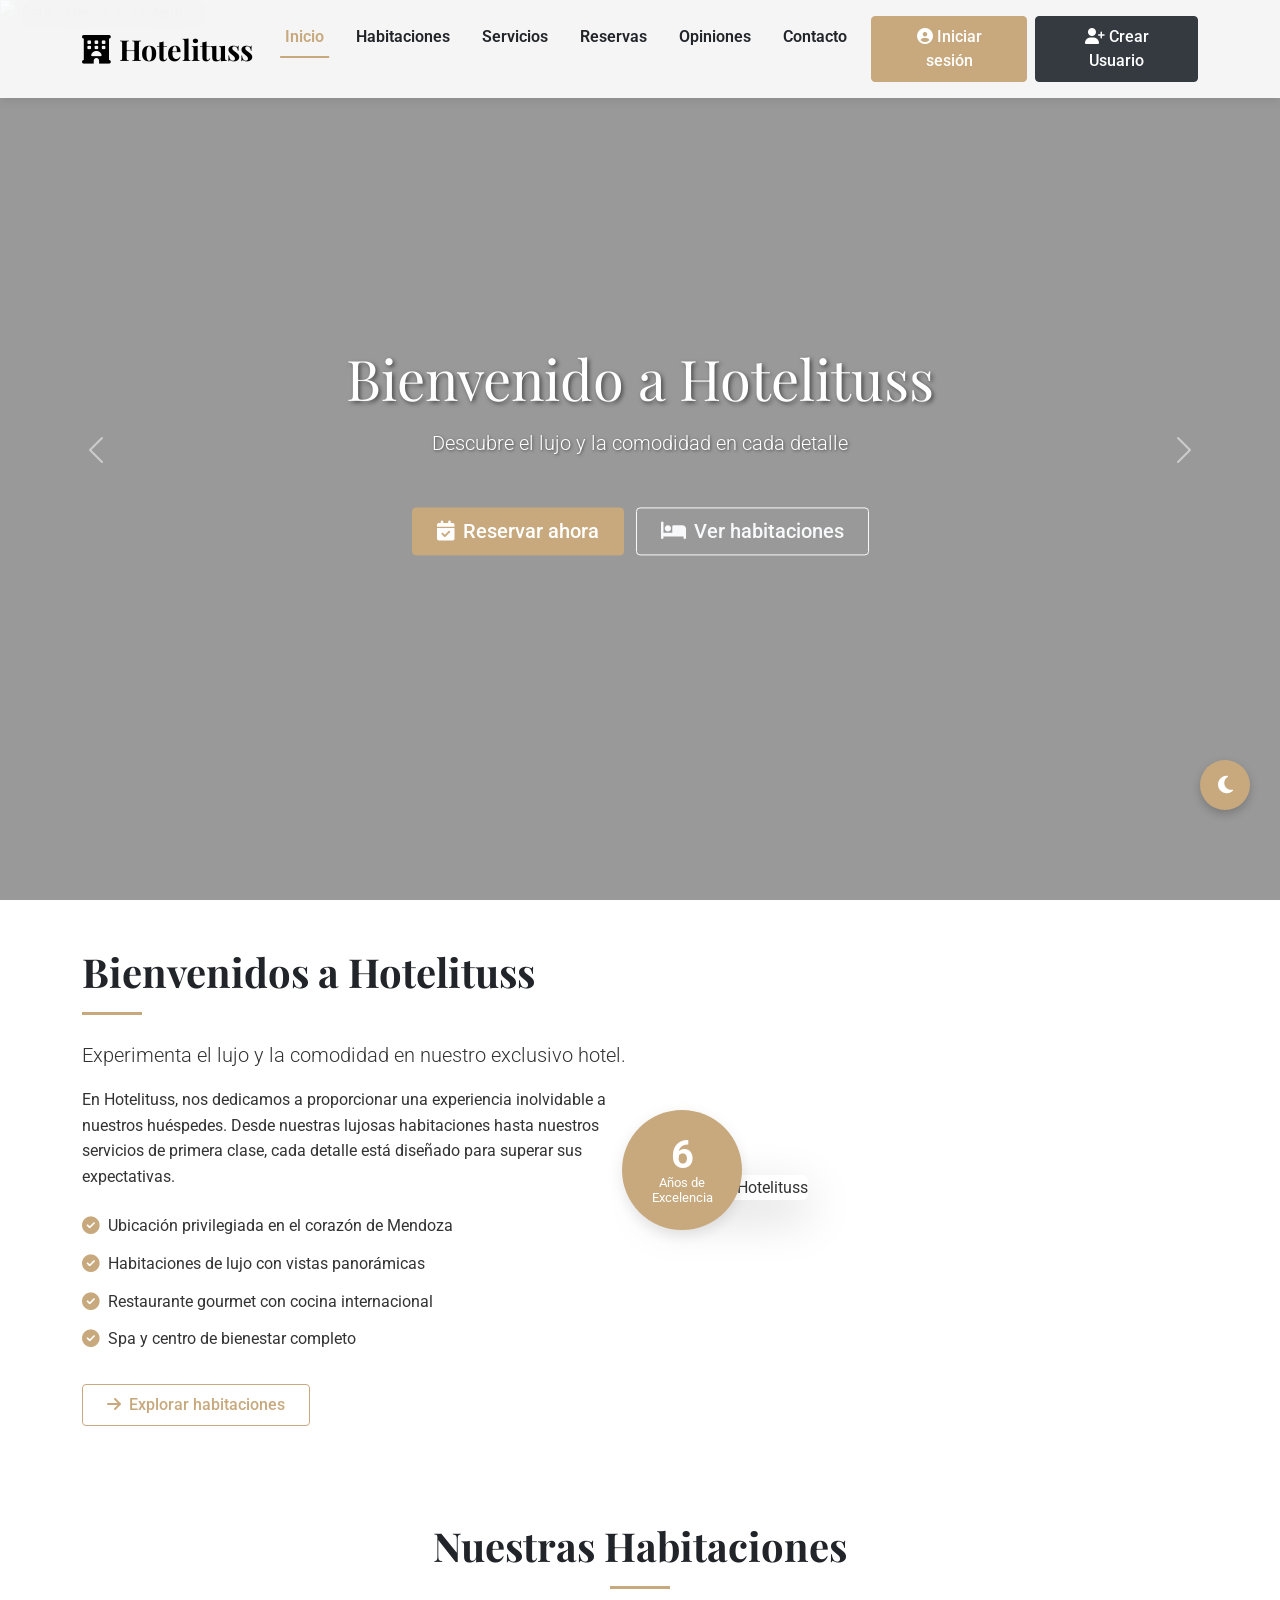
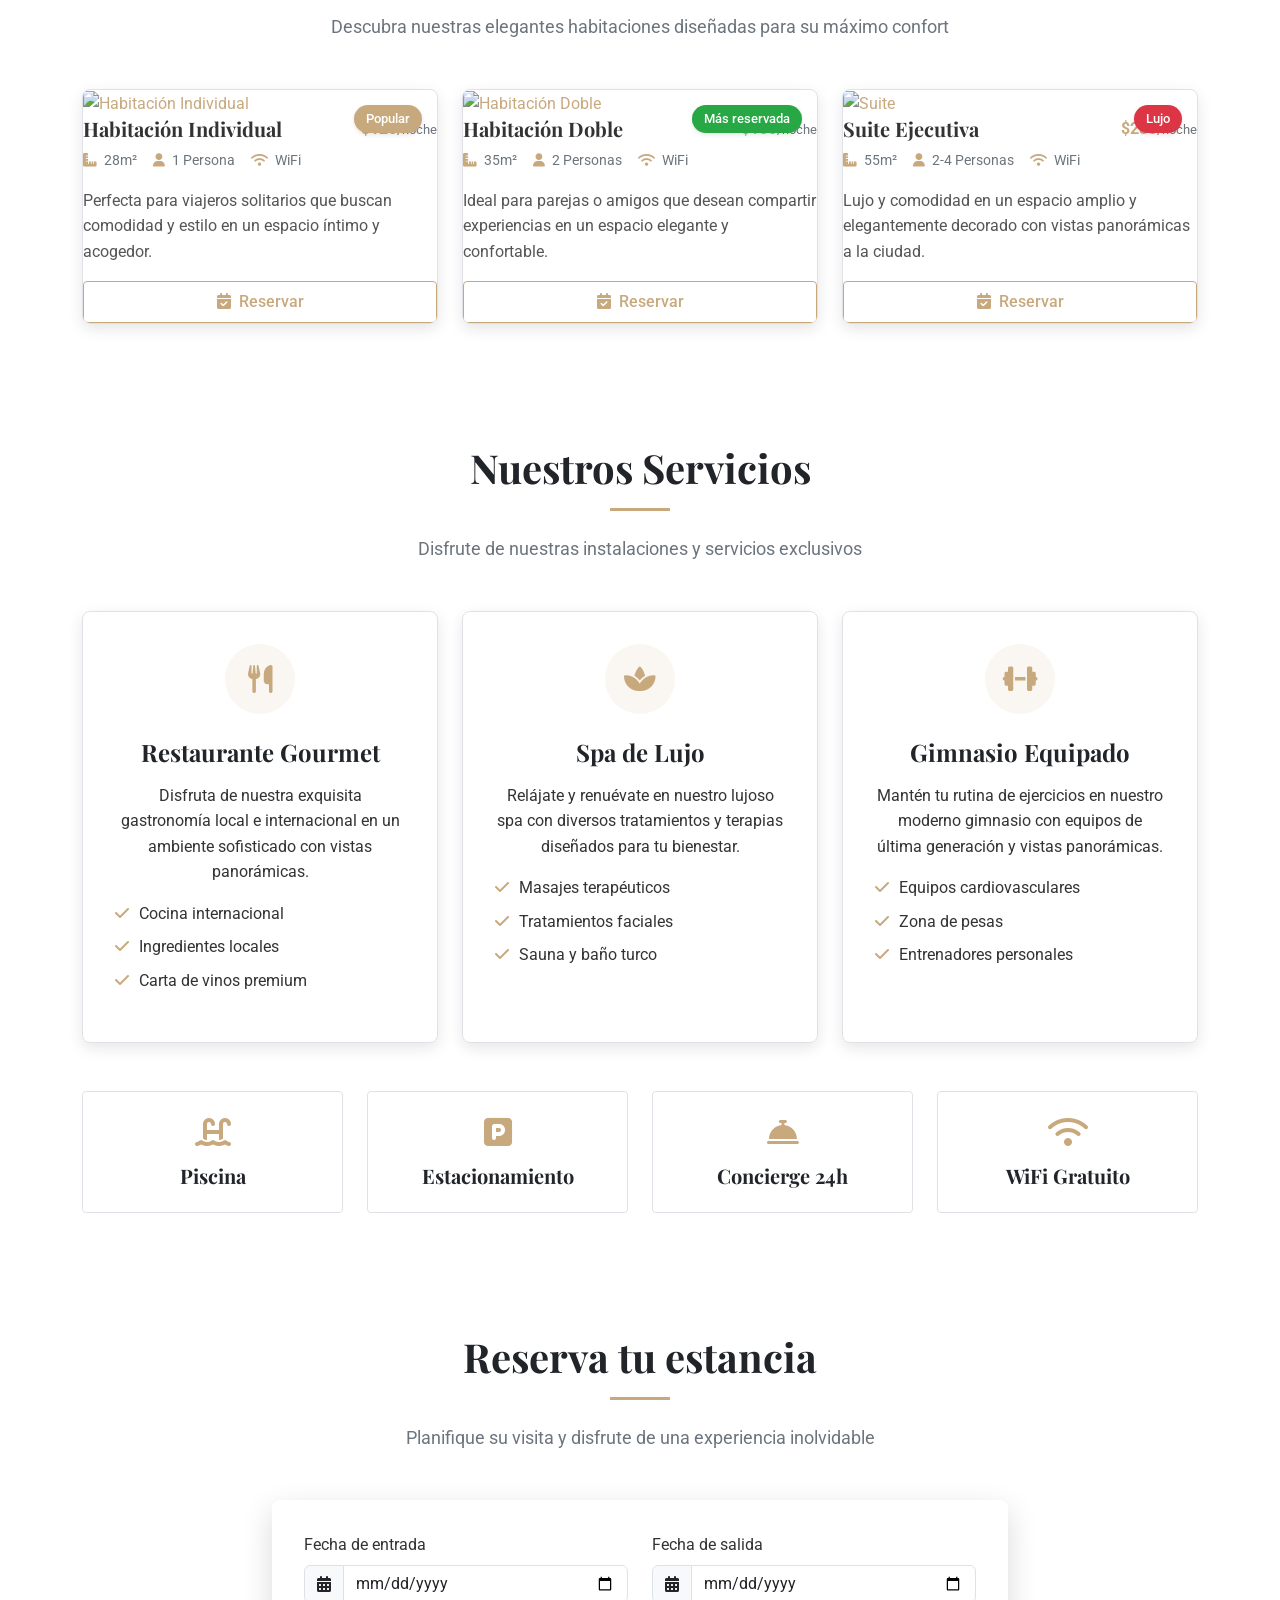
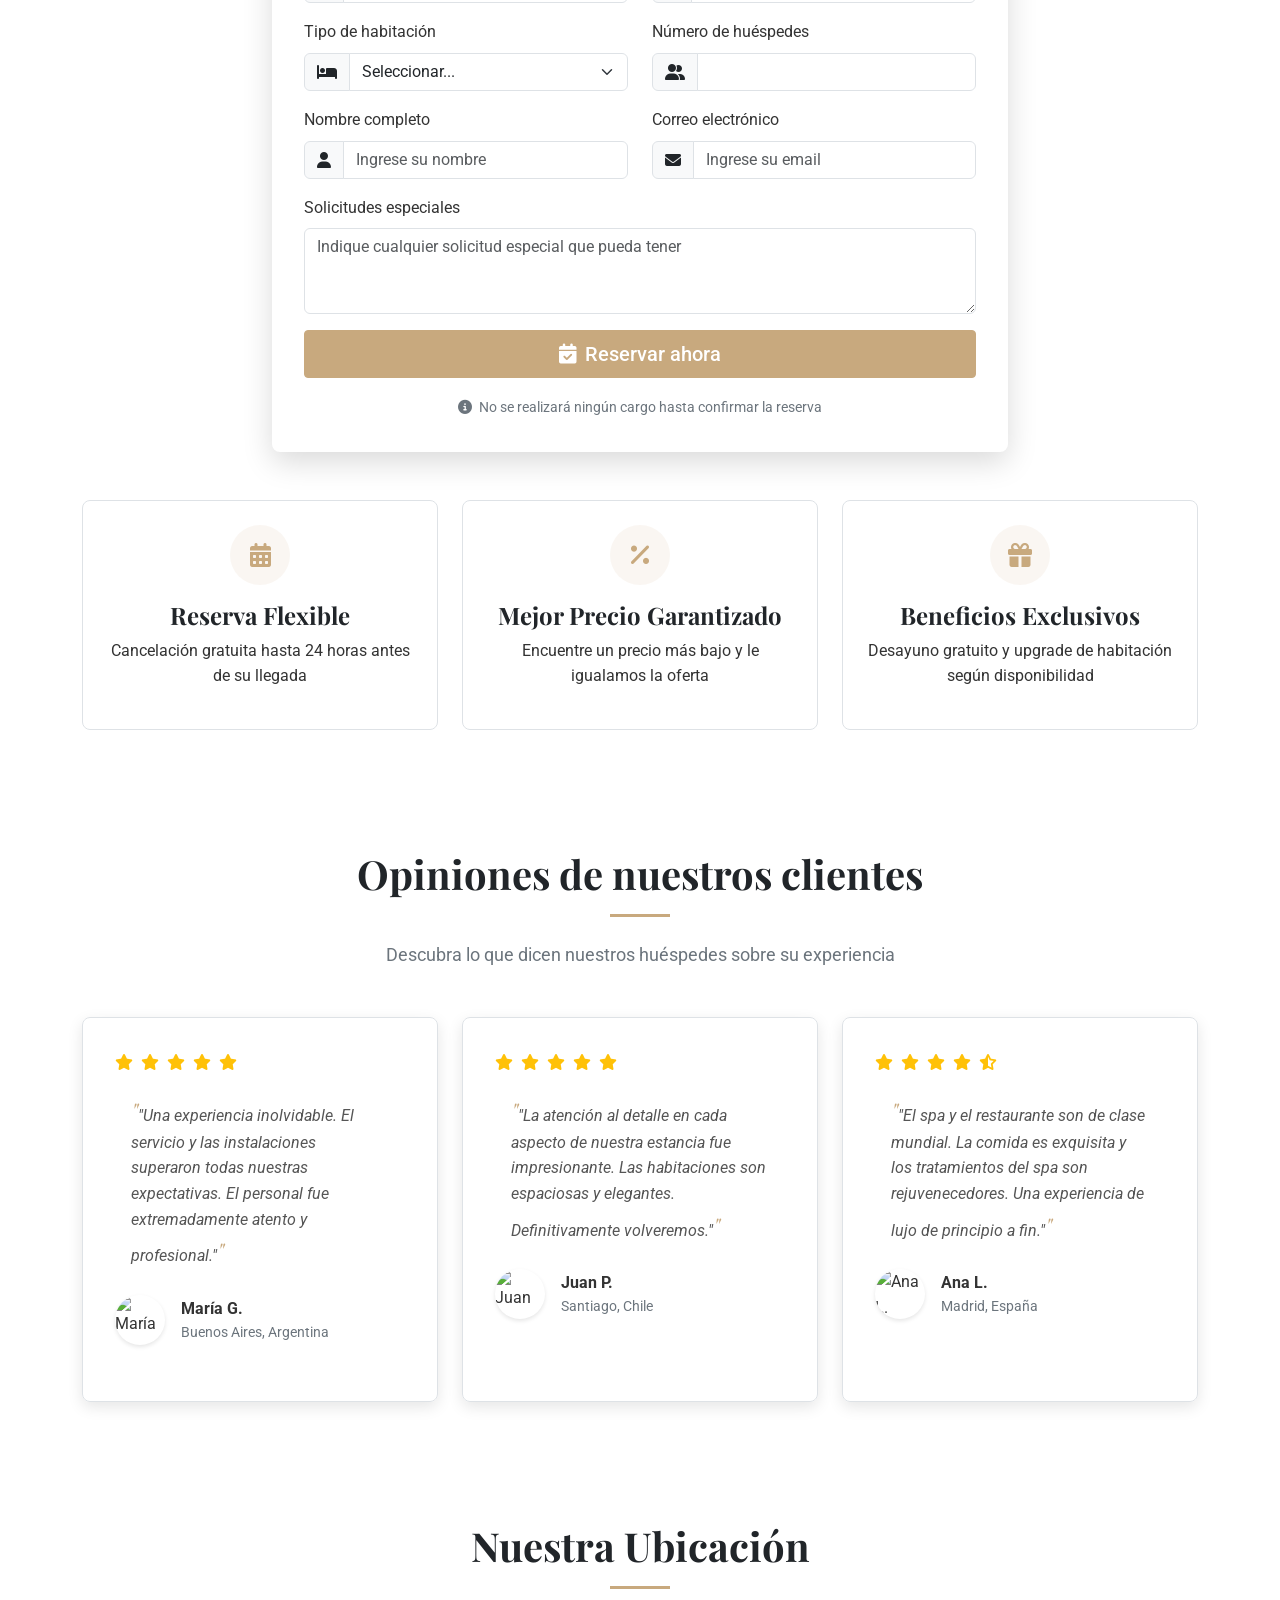
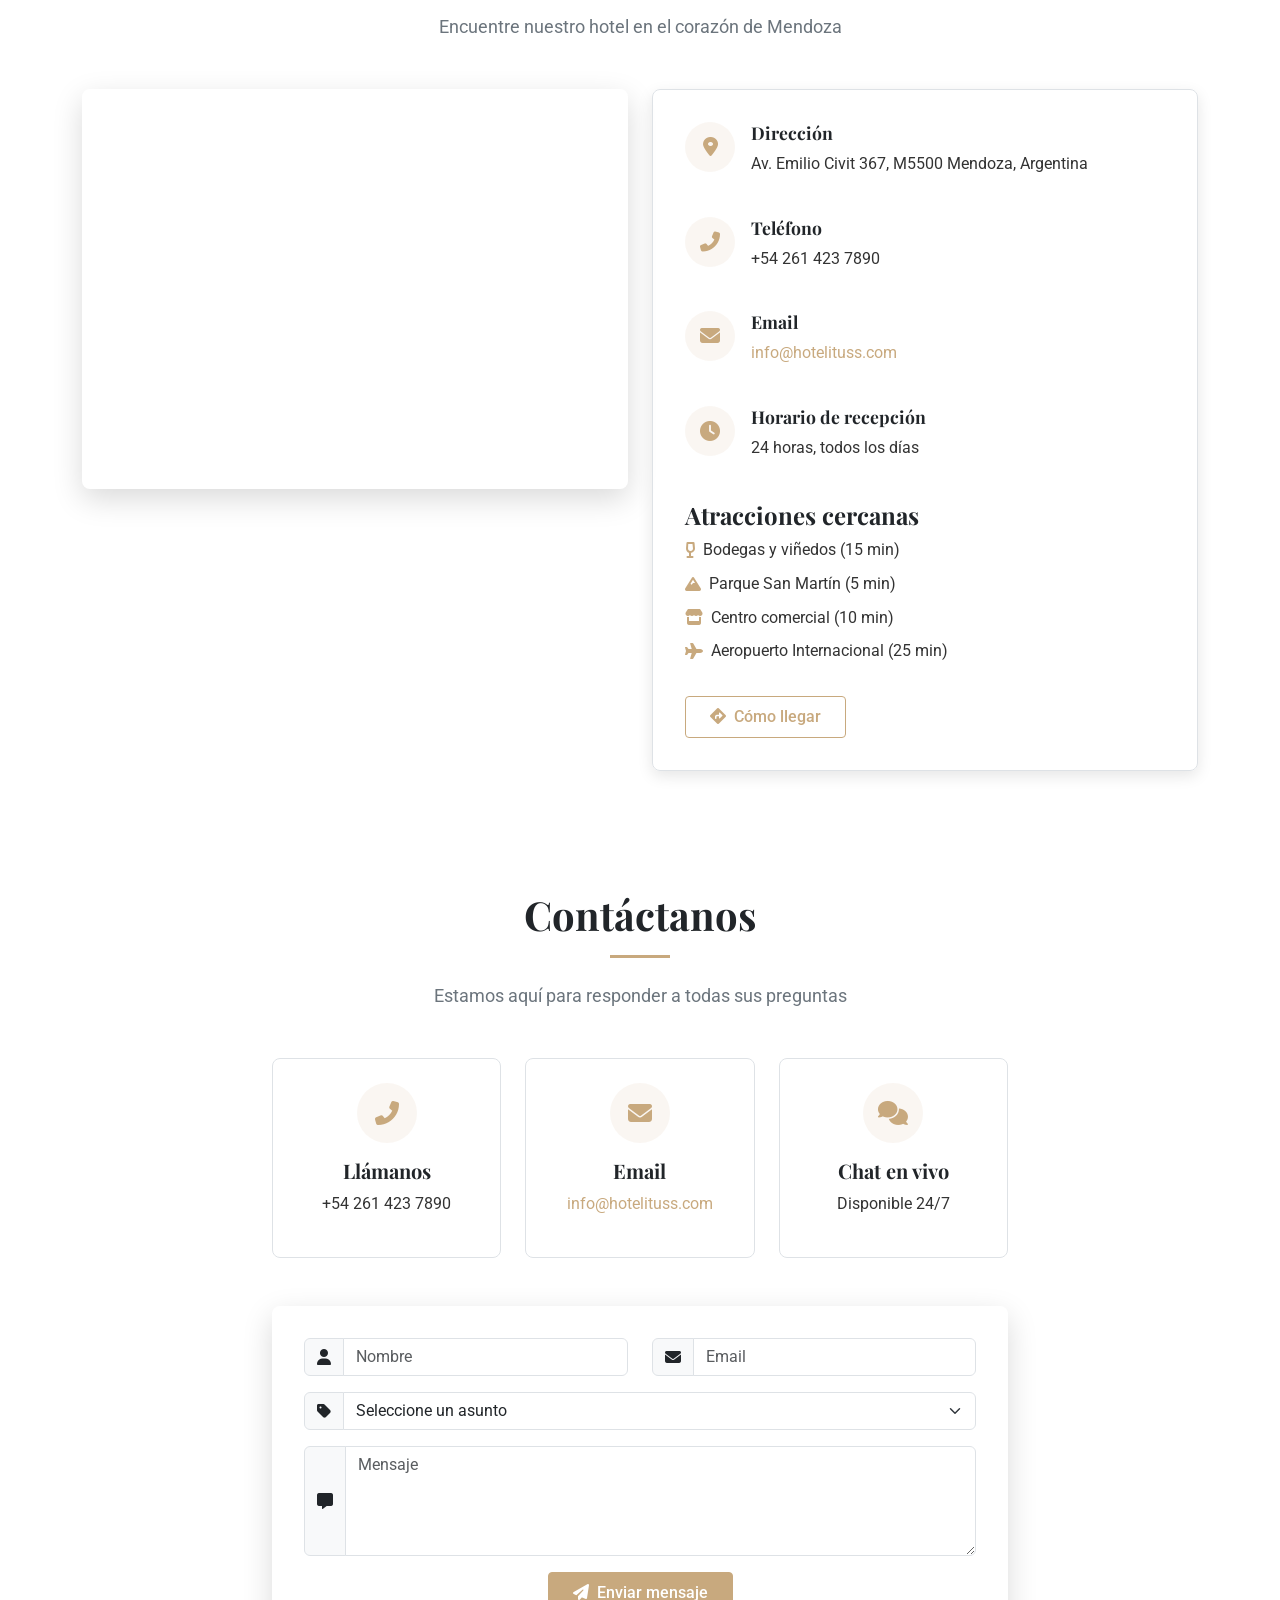
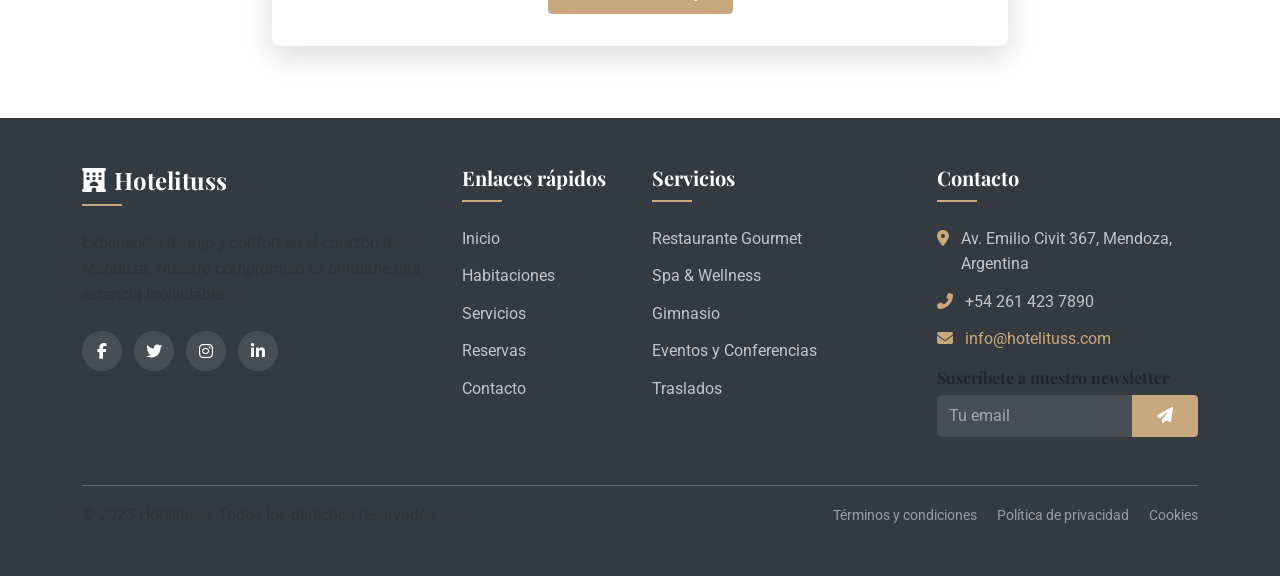
==== index.html @ cbc0f9e1 "Update index.html" ====
<!DOCTYPE html>
<html lang="es">
<head>
    <meta charset="UTF-8">
    <meta name="viewport" content="width=device-width, initial-scale=1.0">
    <meta name="description" content="Hotelituss - Experiencia de lujo y confort en el corazón de Mendoza, Argentina">
    <meta name="keywords" content="hotel, lujo, Mendoza, Argentina, alojamiento, spa, restaurante">
    <title>Hotelituss - Experiencia de Lujo</title>

    <!-- Fuentes -->
    <link rel="preconnect" href="https://fonts.googleapis.com">
    <link rel="preconnect" href="https://fonts.gstatic.com" crossorigin>
    <link href="https://fonts.googleapis.com/css2?family=Playfair+Display:wght@400;500;600;700&family=Roboto:wght@300;400;500&display=swap" rel="stylesheet">

    <!-- Estilos -->
    <link href="https://cdn.jsdelivr.net/npm/bootstrap@5.3.0-alpha1/dist/css/bootstrap.min.css" rel="stylesheet">
    <link href="https://cdn.jsdelivr.net/npm/aos@2.3.4/dist/aos.css" rel="stylesheet">
    <link rel="stylesheet" href="https://unpkg.com/leaflet@1.7.1/dist/leaflet.css" />
    <link rel="stylesheet" href="https://cdnjs.cloudflare.com/ajax/libs/font-awesome/6.4.0/css/all.min.css">
    <link rel="stylesheet" href="style.css">

    <!-- Favicon -->
    <link rel="icon" href="https://th.bing.com/th/id/OIG2.BQbN5r6GvZewXhI4RZDT?w=32&h=32&rs=1&pid=ImgDetMain" type="image/x-icon">
    <!-- MercadoPago -->
    <script src="https://sdk.mercadopago.com/js/v2"></script>
</head>
<body>
    <!-- Barra de navegación -->
    <nav class="navbar navbar-expand-lg navbar-light fixed-top">
        <div class="container">
            <a class="navbar-brand d-flex align-items-center" href="#" aria-label="Hotelituss">
                <span class="brand-text d-flex align-items-center">
                    <i class="fas fa-hotel me-2"></i>Hotelituss
                </span>
            </a>
            <button class="navbar-toggler" type="button" data-bs-toggle="collapse" data-bs-target="#navbarNav" aria-controls="navbarNav" aria-expanded="false" aria-label="Toggle navigation">
                <span class="navbar-toggler-icon"></span>
            </button>
            <div class="collapse navbar-collapse" id="navbarNav">
                <ul class="navbar-nav ms-auto">
                    <li class="nav-item">
                        <a class="nav-link active" href="#inicio">Inicio</a>
                    </li>
                    <li class="nav-item">
                        <a class="nav-link" href="#habitaciones">Habitaciones</a>
                    </li>
                    <li class="nav-item">
                        <a class="nav-link" href="#servicios">Servicios</a>
                    </li>
                    <li class="nav-item">
                        <a class="nav-link" href="#reservas">Reservas</a>
                    </li>
                    <li class="nav-item">
                        <a class="nav-link" href="#opiniones">Opiniones</a>
                    </li>
                    <li class="nav-item">
                        <a class="nav-link" href="#contacto">Contacto</a>
                    </li>
                    <li class="nav-item">
                        <a class="nav-link btn btn-login" href="#" id="loginLink">
                            <i class="fas fa-user-circle me-1"></i>Iniciar sesión
                        </a>
                    </li>
                    <li class="nav-item">
                        <a class="nav-link btn btn-create-user" href="#" id="createUserLink">
                            <i class="fas fa-user-plus me-1"></i>Crear Usuario
                        </a>
                    </li>
                    
                    <!-- Perfil de usuario -->
                    <li class="nav-item dropdown" id="userProfileDropdown" style="display: none;">
                        <a class="nav-link dropdown-toggle" href="#" id="userDropdown" role="button" data-bs-toggle="dropdown" aria-expanded="false">
                            <div class="user-avatar-circle">
                                <span id="userInitials">U</span>
                            </div>
                            <span id="userDisplayName">Usuario</span>
                        </a>
                        <ul class="dropdown-menu dropdown-menu-end" aria-labelledby="userDropdown">
                            <li class="dropdown-header">
                                <div class="user-profile-header d-flex align-items-center">
                                    <div class="user-avatar">
                                        <i class="fas fa-user"></i>
                                    </div>
                                    <div class="user-info">
                                        <h6 id="userFullName" class="mb-1">Nombre Completo</h6>
                                        <p id="userEmail" class="text-muted small mb-0">correo@ejemplo.com</p>
                                    </div>
                                </div>
                            </li>
                            <li><hr class="dropdown-divider"></li>
                            <li><a class="dropdown-item d-flex align-items-center" href="#" id="myReservationsLink">
                                <i class="fas fa-history me-2"></i>Mis reservas
                            </a></li>
                            <!-- Enlace de administración (solo visible para admins) -->
                            <li id="adminPanelLink" style="display: none;">
                                <a class="dropdown-item d-flex align-items-center" href="#admin-panel">
                                    <i class="fas fa-cogs me-2"></i>Panel de Administración
                                </a>
                            </li>
                            <li><hr class="dropdown-divider"></li>
                            <li><a class="dropdown-item d-flex align-items-center" href="#" id="logoutLink">
                                <i class="fas fa-sign-out-alt me-2"></i>Cerrar sesión
                            </a></li>
                        </ul>
                    </li>
                </ul>
            </div>
        </div>
    </nav>

    <!-- Hero Section -->
    <header id="inicio" class="hero">
        <div class="hero-overlay"></div>
        <div id="heroCarousel" class="carousel slide carousel-fade" data-bs-ride="carousel">
            <div class="carousel-inner">
                <div class="carousel-item active">
                    <img src="https://images.unsplash.com/photo-1566073771259-6a8506099945?ixlib=rb-4.0.3&ixid=M3wxMjA3fDB8MHxwaG90by1wYWdlfHx8fGVufDB8fHx8fA%3D%3D&auto=format&fit=crop&w=2070&q=80" class="d-block w-100" alt="Vista exterior de Hotelituss">
                </div>
                <div class="carousel-item">
                    <img src="https://images.unsplash.com/photo-1578683010236-d716f9a3f461?ixlib=rb-4.0.3&ixid=M3wxMjA3fDB8MHxwaG90by1wYWdlfHx8fGVufDB8fHx8fA%3D%3D&auto=format&fit=crop&w=2070&q=80" class="d-block w-100" alt="Habitación de lujo con vista panorámica">
                </div>
                <div class="carousel-item">
                    <img src="https://images.unsplash.com/photo-1571896349842-33c89424de2d?ixlib=rb-4.0.3&ixid=M3wxMjA3fDB8MHxwaG90by1wYWdlfHx8fGVufDB8fHx8fA%3D%3D&auto=format&fit=crop&w=2080&q=80" class="d-block w-100" alt="Piscina infinita con vista al mar">
                </div>
            </div>
            <button class="carousel-control-prev" type="button" data-bs-target="#heroCarousel" data-bs-slide="prev">
                <span class="carousel-control-prev-icon" aria-hidden="true"></span>
                <span class="visually-hidden">Anterior</span>
            </button>
            <button class="carousel-control-next" type="button" data-bs-target="#heroCarousel" data-bs-slide="next">
                <span class="carousel-control-next-icon" aria-hidden="true"></span>
                <span class="visually-hidden">Siguiente</span>
            </button>
        </div>
        <div class="hero-content">
            <h1 class="display-3" data-aos="fade-up">Bienvenido a Hotelituss</h1>
            <p class="lead" data-aos="fade-up" data-aos-delay="100">Descubre el lujo y la comodidad en cada detalle</p>
            <div data-aos="fade-up" data-aos-delay="200">
                <a href="#reservas" class="btn btn-primary btn-lg mt-3">
                    <i class="fas fa-calendar-check me-2"></i>Reservar ahora
                </a>
                <a href="#habitaciones" class="btn btn-outline-light btn-lg mt-3 ms-2">
                    <i class="fas fa-bed me-2"></i>Ver habitaciones
                </a>
            </div>
        </div>
    </header>

    <!-- Bienvenida Section -->
    <section id="bienvenida" class="py-5">
        <div class="container">
            <div class="row align-items-center">
                <div class="col-lg-6" data-aos="fade-right">
                    <h2 class="section-title">Bienvenidos a Hotelituss</h2>
                    <div class="section-divider"></div>
                    <p class="lead">Experimenta el lujo y la comodidad en nuestro exclusivo hotel.</p>
                    <p>En Hotelituss, nos dedicamos a proporcionar una experiencia inolvidable a nuestros huéspedes. Desde nuestras lujosas habitaciones hasta nuestros servicios de primera clase, cada detalle está diseñado para superar sus expectativas.</p>
                    <ul class="feature-list">
                        <li><i class="fas fa-check-circle"></i> Ubicación privilegiada en el corazón de Mendoza</li>
                        <li><i class="fas fa-check-circle"></i> Habitaciones de lujo con vistas panorámicas</li>
                        <li><i class="fas fa-check-circle"></i> Restaurante gourmet con cocina internacional</li>
                        <li><i class="fas fa-check-circle"></i> Spa y centro de bienestar completo</li>
                    </ul>
                    <a href="#habitaciones" class="btn btn-outline-primary mt-3">
                        <i class="fas fa-arrow-right me-2"></i>Explorar habitaciones
                    </a>
                </div>
                <div class="col-lg-6" data-aos="fade-left">
                    <div class="image-container">
                        <img src="https://www.frontsigns.com/wp-content/uploads/2022/02/luxury-hotel-lobby-designs.jpg" alt="Lobby de Hotelituss" class="img-fluid rounded shadow-lg">
                        <div class="experience-badge">
                            <span class="years">10</span>
                            <span class="text">Años de<br>Excelencia</span>
                        </div>
                    </div>
                </div>
            </div>
        </div>
    </section>

    <!-- Habitaciones Section -->
    <section id="habitaciones" class="py-5">
        <div class="container">
            <h2 class="section-title text-center" data-aos="fade-up">Nuestras Habitaciones</h2>
            <div class="section-divider mx-auto"></div>
            <p class="section-subtitle text-center mb-5" data-aos="fade-up">Descubra nuestras elegantes habitaciones diseñadas para su máximo confort</p>

            <div class="row">
                <div class="col-md-4 mb-4" data-aos="fade-up" data-aos-delay="100">
                    <div class="room-card">
                        <div class="room-tag">Popular</div>
                        <a href="#reservas" class="room-link">
                            <img src="https://images.unsplash.com/photo-1611892440504-42a792e24d32?ixlib=rb-4.0.3&ixid=M3wxMjA3fDB8MHxwaG90by1wYWdlfHx8fGVufDB8fHx8fA%3D%3D&auto=format&fit=crop&w=2070&q=80" class="card-img-top" alt="Habitación Individual">
                        </a>
                        <div class="card-body">
                            <div class="d-flex justify-content-between align-items-center mb-2">
                                <h5 class="card-title mb-0">Habitación Individual</h5>
                                <span class="room-price">$120<small>/noche</small></span>
                            </div>
                            <div class="room-features mb-3">
                                <span><i class="fas fa-ruler-combined"></i> 28m²</span>
                                <span><i class="fas fa-user"></i> 1 Persona</span>
                                <span><i class="fas fa-wifi"></i> WiFi</span>
                            </div>
                            <p class="card-text">Perfecta para viajeros solitarios que buscan comodidad y estilo en un espacio íntimo y acogedor.</p>
                            <a href="#reservas" class="btn btn-outline-primary w-100">
                                <i class="fas fa-calendar-check me-2"></i>Reservar
                            </a>
                        </div>
                    </div>
                </div>
                <div class="col-md-4 mb-4" data-aos="fade-up" data-aos-delay="200">
                    <div class="room-card">
                        <div class="room-tag bestseller">Más reservada</div>
                        <a href="#reservas" class="room-link">
                            <img src="https://cdn.prod.website-files.com/5faeb38cb5f86ba2c2288cd3/6256f94b472b77aa5ec05264_executive%20double%20double%201.png" class="card-img-top" alt="Habitación Doble">
                        </a>
                        <div class="card-body">
                            <div class="d-flex justify-content-between align-items-center mb-2">
                                <h5 class="card-title mb-0">Habitación Doble</h5>
                                <span class="room-price">$180<small>/noche</small></span>
                            </div>
                            <div class="room-features mb-3">
                                <span><i class="fas fa-ruler-combined"></i> 35m²</span>
                                <span><i class="fas fa-user"></i> 2 Personas</span>
                                <span><i class="fas fa-wifi"></i> WiFi</span>
                            </div>
                            <p class="card-text">Ideal para parejas o amigos que desean compartir experiencias en un espacio elegante y confortable.</p>
                            <a href="#reservas" class="btn btn-outline-primary w-100">
                                <i class="fas fa-calendar-check me-2"></i>Reservar
                            </a>
                        </div>
                    </div>
                </div>
                <div class="col-md-4 mb-4" data-aos="fade-up" data-aos-delay="300">
                    <div class="room-card">
                        <div class="room-tag luxury">Lujo</div>
                        <a href="#reservas" class="room-link">
                            <img src="https://media.revistaad.es/photos/65c21a5605ba5d3cad2a23ba/16:9/w_2560%2Cc_limit/atr.royalmansion-bedroom2-mr.jpg" class="card-img-top" alt="Suite">
                        </a>
                        <div class="card-body">
                            <div class="d-flex justify-content-between align-items-center mb-2">
                                <h5 class="card-title mb-0">Suite Ejecutiva</h5>
                                <span class="room-price">$280<small>/noche</small></span>
                            </div>
                            <div class="room-features mb-3">
                                <span><i class="fas fa-ruler-combined"></i> 55m²</span>
                                <span><i class="fas fa-user"></i> 2-4 Personas</span>
                                <span><i class="fas fa-wifi"></i> WiFi</span>
                            </div>
                            <p class="card-text">Lujo y comodidad en un espacio amplio y elegantemente decorado con vistas panorámicas a la ciudad.</p>
                            <a href="#reservas" class="btn btn-outline-primary w-100">
                                <i class="fas fa-calendar-check me-2"></i>Reservar
                            </a>
                        </div>
                    </div>
                </div>
            </div>
        </div>
    </section>

    <!-- Servicios Section -->
    <section id="servicios" class="py-5">
        <div class="container">
            <h2 class="section-title text-center" data-aos="fade-up">Nuestros Servicios</h2>
            <div class="section-divider mx-auto"></div>
            <p class="section-subtitle text-center mb-5" data-aos="fade-up">Disfrute de nuestras instalaciones y servicios exclusivos</p>

            <div class="row">
                <div class="col-md-4 mb-4" data-aos="fade-up" data-aos-delay="100">
                    <div class="service-card text-center">
                        <div class="service-icon">
                            <i class="fas fa-utensils"></i>
                        </div>
                        <h4>Restaurante Gourmet</h4>
                        <p>Disfruta de nuestra exquisita gastronomía local e internacional en un ambiente sofisticado con vistas panorámicas.</p>
                        <ul class="service-features">
                            <li>Cocina internacional</li>
                            <li>Ingredientes locales</li>
                            <li>Carta de vinos premium</li>
                        </ul>
                    </div>
                </div>
                <div class="col-md-4 mb-4" data-aos="fade-up" data-aos-delay="200">
                    <div class="service-card text-center">
                        <div class="service-icon">
                            <i class="fas fa-spa"></i>
                        </div>
                        <h4>Spa de Lujo</h4>
                        <p>Relájate y renuévate en nuestro lujoso spa con diversos tratamientos y terapias diseñados para tu bienestar.</p>
                        <ul class="service-features">
                            <li>Masajes terapéuticos</li>
                            <li>Tratamientos faciales</li>
                            <li>Sauna y baño turco</li>
                        </ul>
                    </div>
                </div>
                <div class="col-md-4 mb-4" data-aos="fade-up" data-aos-delay="300">
                    <div class="service-card text-center">
                        <div class="service-icon">
                            <i class="fas fa-dumbbell"></i>
                        </div>
                        <h4>Gimnasio Equipado</h4>
                        <p>Mantén tu rutina de ejercicios en nuestro moderno gimnasio con equipos de última generación y vistas panorámicas.</p>
                        <ul class="service-features">
                            <li>Equipos cardiovasculares</li>
                            <li>Zona de pesas</li>
                            <li>Entrenadores personales</li>
                        </ul>
                    </div>
                </div>
            </div>

            <div class="row mt-4">
                <div class="col-md-3 col-6 mb-4" data-aos="fade-up">
                    <div class="amenity-item text-center">
                        <i class="fas fa-swimming-pool"></i>
                        <h5>Piscina</h5>
                    </div>
                </div>
                <div class="col-md-3 col-6 mb-4" data-aos="fade-up" data-aos-delay="100">
                    <div class="amenity-item text-center">
                        <i class="fas fa-parking"></i>
                        <h5>Estacionamiento</h5>
                    </div>
                </div>
                <div class="col-md-3 col-6 mb-4" data-aos="fade-up" data-aos-delay="200">
                    <div class="amenity-item text-center">
                        <i class="fas fa-concierge-bell"></i>
                        <h5>Concierge 24h</h5>
                    </div>
                </div>
                <div class="col-md-3 col-6 mb-4" data-aos="fade-up" data-aos-delay="300">
                    <div class="amenity-item text-center">
                        <i class="fas fa-wifi"></i>
                        <h5>WiFi Gratuito</h5>
                    </div>
                </div>
            </div>
        </div>
    </section>

    <!-- Reservas Section -->
    <section id="reservas" class="py-5">
        <div class="container">
            <h2 class="section-title text-center" data-aos="fade-up">Reserva tu estancia</h2>
            <div class="section-divider mx-auto"></div>
            <p class="section-subtitle text-center mb-5" data-aos="fade-up">Planifique su visita y disfrute de una experiencia inolvidable</p>

            <div class="row justify-content-center">
                <div class="col-lg-8" data-aos="fade-up" data-aos-delay="100">
                    <form class="reservation-form" id="reservationForm">
                        <div class="row">
                            <div class="col-md-6 mb-3">
                                <label for="checkIn" class="form-label">Fecha de entrada</label>
                                <div class="input-group">
                                    <span class="input-group-text"><i class="fas fa-calendar-alt"></i></span>
                                    <input type="date" class="form-control" id="checkIn" required>
                                </div>
                            </div>
                            <div class="col-md-6 mb-3">
                                <label for="checkOut" class="form-label">Fecha de salida</label>
                                <div class="input-group">
                                    <span class="input-group-text"><i class="fas fa-calendar-alt"></i></span>
                                    <input type="date" class="form-control" id="checkOut" required>
                                </div>
                            </div>
                        </div>
                        <div class="row">
                            <div class="col-md-6 mb-3">
                                <label for="roomType" class="form-label">Tipo de habitación</label>
                                <div class="input-group">
                                    <span class="input-group-text"><i class="fas fa-bed"></i></span>
                                    <select class="form-select" id="roomType" required>
                                        <option value="">Seleccionar...</option>
                                        <option value="individual">Habitación Individual</option>
                                        <option value="doble">Habitación Doble</option>
                                        <option value="suite">Suite Ejecutiva</option>
                                    </select>
                                </div>
                            </div>
                            <div class="col-md-6 mb-3">
                                <label for="guests" class="form-label">Número de huéspedes</label>
                                <div class="input-group">
                                    <span class="input-group-text"><i class="fas fa-user-friends"></i></span>
                                    <input type="number" class="form-control" id="guests" min="1" max="4" required>
                                </div>
                            </div>
                        </div>
                        <div class="row">
                            <div class="col-md-6 mb-3">
                                <label for="name" class="form-label">Nombre completo</label>
                                <div class="input-group">
                                    <span class="input-group-text"><i class="fas fa-user"></i></span>
                                    <input type="text" class="form-control" id="name" placeholder="Ingrese su nombre" required>
                                </div>
                            </div>
                            <div class="col-md-6 mb-3">
                                <label for="email" class="form-label">Correo electrónico</label>
                                <div class="input-group">
                                    <span class="input-group-text"><i class="fas fa-envelope"></i></span>
                                    <input type="email" class="form-control" id="email" placeholder="Ingrese su email" required>
                                </div>
                            </div>
                        </div>
                        <div class="mb-3">
                            <label for="specialRequests" class="form-label">Solicitudes especiales</label>
                            <textarea class="form-control" id="specialRequests" rows="3" placeholder="Indique cualquier solicitud especial que pueda tener"></textarea>
                        </div>
                        <button type="submit" class="btn btn-primary btn-lg w-100" id="reserveButton">
                            <i class="fas fa-calendar-check me-2"></i>Reservar ahora
                        </button>
                        <div id="loginRequiredAlert" class="alert alert-warning mt-3 d-none">
                            <i class="fas fa-exclamation-triangle me-2"></i>Debes iniciar sesión para realizar una reserva.
                            <a href="#" id="loginFromReservation" class="alert-link">Iniciar sesión</a>
                        </div>
                        <div id="reservationMessages" class="mt-3"></div>
                        <div class="reservation-info mt-3">
                            <small><i class="fas fa-info-circle me-1"></i> No se realizará ningún cargo hasta confirmar la reserva</small>
                        </div>
                    </form>
                </div>
            </div>

            <div class="row mt-5">
                <div class="col-md-4 mb-4" data-aos="fade-up">
                    <div class="reservation-feature text-center">
                        <div class="feature-icon">
                            <i class="fas fa-calendar-alt"></i>
                        </div>
                        <h4>Reserva Flexible</h4>
                        <p>Cancelación gratuita hasta 24 horas antes de su llegada</p>
                    </div>
                </div>
                <div class="col-md-4 mb-4" data-aos="fade-up" data-aos-delay="100">
                    <div class="reservation-feature text-center">
                        <div class="feature-icon">
                            <i class="fas fa-percent"></i>
                        </div>
                        <h4>Mejor Precio Garantizado</h4>
                        <p>Encuentre un precio más bajo y le igualamos la oferta</p>
                    </div>
                </div>
                <div class="col-md-4 mb-4" data-aos="fade-up" data-aos-delay="200">
                    <div class="reservation-feature text-center">
                        <div class="feature-icon">
                            <i class="fas fa-gift"></i>
                        </div>
                        <h4>Beneficios Exclusivos</h4>
                        <p>Desayuno gratuito y upgrade de habitación según disponibilidad</p>
                    </div>
                </div>
            </div>
        </div>
    </section>

    <!-- Opiniones Section -->
    <section id="opiniones" class="py-5">
        <div class="container">
            <h2 class="section-title text-center" data-aos="fade-up">Opiniones de nuestros clientes</h2>
            <div class="section-divider mx-auto"></div>
            <p class="section-subtitle text-center mb-5" data-aos="fade-up">Descubra lo que dicen nuestros huéspedes sobre su experiencia</p>

            <div class="row">
                <div class="col-md-4 mb-4" data-aos="fade-up" data-aos-delay="100">
                    <div class="testimonial-card">
                        <div class="testimonial-rating">
                            <i class="fas fa-star"></i>
                            <i class="fas fa-star"></i>
                            <i class="fas fa-star"></i>
                            <i class="fas fa-star"></i>
                            <i class="fas fa-star"></i>
                        </div>
                        <p class="testimonial-text">"Una experiencia inolvidable. El servicio y las instalaciones superaron todas nuestras expectativas. El personal fue extremadamente atento y profesional."</p>
                        <div class="testimonial-user">
                            <img src="https://randomuser.me/api/portraits/women/65.jpg" alt="María G." class="testimonial-avatar">
                            <div>
                                <p class="testimonial-author">María G.</p>
                                <p class="testimonial-location">Buenos Aires, Argentina</p>
                            </div>
                        </div>
                    </div>
                </div>
                <div class="col-md-4 mb-4" data-aos="fade-up" data-aos-delay="200">
                    <div class="testimonial-card">
                        <div class="testimonial-rating">
                            <i class="fas fa-star"></i>
                            <i class="fas fa-star"></i>
                            <i class="fas fa-star"></i>
                            <i class="fas fa-star"></i>
                            <i class="fas fa-star"></i>
                        </div>
                        <p class="testimonial-text">"La atención al detalle en cada aspecto de nuestra estancia fue impresionante. Las habitaciones son espaciosas y elegantes. Definitivamente volveremos."</p>
                        <div class="testimonial-user">
                            <img src="https://randomuser.me/api/portraits/men/32.jpg" alt="Juan P." class="testimonial-avatar">
                            <div>
                                <p class="testimonial-author">Juan P.</p>
                                <p class="testimonial-location">Santiago, Chile</p>
                            </div>
                        </div>
                    </div>
                </div>
                <div class="col-md-4 mb-4" data-aos="fade-up" data-aos-delay="300">
                    <div class="testimonial-card">
                        <div class="testimonial-rating">
                            <i class="fas fa-star"></i>
                            <i class="fas fa-star"></i>
                            <i class="fas fa-star"></i>
                            <i class="fas fa-star"></i>
                            <i class="fas fa-star-half-alt"></i>
                        </div>
                        <p class="testimonial-text">"El spa y el restaurante son de clase mundial. La comida es exquisita y los tratamientos del spa son rejuvenecedores. Una experiencia de lujo de principio a fin."</p>
                        <div class="testimonial-user">
                            <img src="https://randomuser.me/api/portraits/women/44.jpg" alt="Ana L." class="testimonial-avatar">
                            <div>
                                <p class="testimonial-author">Ana L.</p>
                                <p class="testimonial-location">Madrid, España</p>
                            </div>
                        </div>
                    </div>
                </div>
            </div>
        </div>
    </section>

    <!-- Ubicación Section -->
    <section id="ubicacion" class="py-5">
        <div class="container">
            <h2 class="section-title text-center" data-aos="fade-up">Nuestra Ubicación</h2>
            <div class="section-divider mx-auto"></div>
            <p class="section-subtitle text-center mb-5" data-aos="fade-up">Encuentre nuestro hotel en el corazón de Mendoza</p>

            <div class="row">
                <div class="col-lg-6 mb-4" data-aos="fade-right">
                    <div id="map" class="map-container"></div>
                </div>
                <div class="col-lg-6 mb-4" data-aos="fade-left">
                    <div class="location-info">
                        <div class="location-item">
                            <div class="location-icon">
                                <i class="fas fa-map-marker-alt"></i>
                            </div>
                            <div>
                                <h4>Dirección</h4>
                                <p>Av. Emilio Civit 367, M5500 Mendoza, Argentina</p>
                            </div>
                        </div>
                        <div class="location-item">
                            <div class="location-icon">
                                <i class="fas fa-phone-alt"></i>
                            </div>
                            <div>
                                <h4>Teléfono</h4>
                                <p>+54 261 423 7890</p>
                            </div>
                        </div>
                        <div class="location-item">
                            <div class="location-icon">
                                <i class="fas fa-envelope"></i>
                            </div>
                            <div>
                                <h4>Email</h4>
                                <p><a href="mailto:info@hotelituss.com">info@hotelituss.com</a></p>
                            </div>
                        </div>
                        <div class="location-item">
                            <div class="location-icon">
                                <i class="fas fa-clock"></i>
                            </div>
                            <div>
                                <h4>Horario de recepción</h4>
                                <p>24 horas, todos los días</p>
                            </div>
                        </div>
                        <div class="location-attractions mt-4">
                            <h4>Atracciones cercanas</h4>
                            <ul>
                                <li><i class="fas fa-wine-glass-alt me-2"></i>Bodegas y viñedos (15 min)</li>
                                <li><i class="fas fa-mountain me-2"></i>Parque San Martín (5 min)</li>
                                <li><i class="fas fa-store me-2"></i>Centro comercial (10 min)</li>
                                <li><i class="fas fa-plane me-2"></i>Aeropuerto Internacional (25 min)</li>
                            </ul>
                        </div>
                        <a href="https://maps.google.com" target="_blank" class="btn btn-outline-primary mt-3">
                            <i class="fas fa-directions me-2"></i>Cómo llegar
                        </a>
                    </div>
                </div>
            </div>
        </div>
    </section>

    <!-- Contacto Section -->
    <section id="contacto" class="py-5 text-center">
        <div class="container">
            <h2 class="section-title text-center" data-aos="fade-up">Contáctanos</h2>
            <div class="section-divider mx-auto"></div>
            <p class="section-subtitle text-center mb-5" data-aos="fade-up">Estamos aquí para responder a todas sus preguntas</p>

            <div class="row justify-content-center">
                <div class="col-lg-8 mb-4" data-aos="fade-up">
                    <div class="contact-methods mb-5">
                        <div class="row">
                            <div class="col-md-4">
                                <div class="contact-method">
                                    <div class="contact-icon">
                                        <i class="fas fa-phone-alt"></i>
                                    </div>
                                    <h5>Llámanos</h5>
                                    <p>+54 261 423 7890</p>
                                </div>
                            </div>
                            <div class="col-md-4">
                                <div class="contact-method">
                                    <div class="contact-icon">
                                        <i class="fas fa-envelope"></i>
                                    </div>
                                    <h5>Email</h5>
                                    <p><a href="mailto:info@hotelituss.com">info@hotelituss.com</a></p>
                                </div>
                            </div>
                            <div class="col-md-4">
                                <div class="contact-method">
                                    <div class="contact-icon">
                                        <i class="fas fa-comments"></i>
                                    </div>
                                    <h5>Chat en vivo</h5>
                                    <p>Disponible 24/7</p>
                                </div>
                            </div>
                        </div>
                    </div>

                    <form class="contact-form">
                        <div class="row">
                            <div class="col-md-6 mb-3">
                                <div class="input-group">
                                    <span class="input-group-text"><i class="fas fa-user"></i></span>
                                    <input type="text" class="form-control" placeholder="Nombre" required>
                                </div>
                            </div>
                            <div class="col-md-6 mb-3">
                                <div class="input-group">
                                    <span class="input-group-text"><i class="fas fa-envelope"></i></span>
                                    <input type="email" class="form-control" placeholder="Email" required>
                                </div>
                            </div>
                        </div>
                        <div class="mb-3">
                            <div class="input-group">
                                <span class="input-group-text"><i class="fas fa-tag"></i></span>
                                <select class="form-select" required>
                                    <option value="" selected disabled>Seleccione un asunto</option>
                                    <option value="reserva">Consulta de reserva</option>
                                    <option value="servicios">Información de servicios</option>
                                    <option value="comentario">Comentarios y sugerencias</option>
                                    <option value="otro">Otro</option>
                                </select>
                            </div>
                        </div>
                        <div class="mb-3">
                            <div class="input-group">
                                <span class="input-group-text"><i class="fas fa-comment-alt"></i></span>
                                <textarea class="form-control" rows="4" placeholder="Mensaje" required></textarea>
                            </div>
                        </div>
                        <button type="submit" class="btn btn-primary">
                            <i class="fas fa-paper-plane me-2"></i>Enviar mensaje
                        </button>
                    </form>
                </div>
            </div>
        </div>
    </section>

    <!-- Panel de Administración -->
    <section id="admin-panel" class="py-5" style="display: none;">
        <div class="container">
            <div class="row">
                <div class="col-12">
                    <div class="d-flex justify-content-between align-items-center mb-4">
                        <h2 class="section-title">Panel de Administración</h2>
                        <div class="admin-user-info">
                            <span class="badge bg-primary fs-6">
                                <i class="fas fa-user-shield me-2"></i>
                                <span id="adminUserName">Administrador</span>
                            </span>
                        </div>
                    </div>
                    
                    <!-- Estadísticas Dashboard -->
                    <div class="row mb-4">
                        <div class="col-md-3 mb-3">
                            <div class="card bg-primary text-white">
                                <div class="card-body">
                                    <div class="d-flex justify-content-between">
                                        <div>
                                            <h4 id="totalUsuarios">0</h4>
                                            <p class="mb-0">Total Usuarios</p>
                                        </div>
                                        <div class="align-self-center">
                                            <i class="fas fa-users fa-2x"></i>
                                        </div>
                                    </div>
                                </div>
                            </div>
                        </div>
                        <div class="col-md-3 mb-3">
                            <div class="card bg-success text-white">
                                <div class="card-body">
                                    <div class="d-flex justify-content-between">
                                        <div>
                                            <h4 id="totalReservas">0</h4>
                                            <p class="mb-0">Total Reservas</p>
                                        </div>
                                        <div class="align-self-center">
                                            <i class="fas fa-calendar-check fa-2x"></i>
                                        </div>
                                    </div>
                                </div>
                            </div>
                        </div>
                        <div class="col-md-3 mb-3">
                            <div class="card bg-warning text-white">
                                <div class="card-body">
                                    <div class="d-flex justify-content-between">
                                        <div>
                                            <h4 id="reservasActivas">0</h4>
                                            <p class="mb-0">Reservas Activas</p>
                                        </div>
                                        <div class="align-self-center">
                                            <i class="fas fa-bed fa-2x"></i>
                                        </div>
                                    </div>
                                </div>
                            </div>
                        </div>
                        <div class="col-md-3 mb-3">
                            <div class="card bg-info text-white">
                                <div class="card-body">
                                    <div class="d-flex justify-content-between">
                                        <div>
                                            <h4 id="ingresosMes">$0</h4>
                                            <p class="mb-0">Ingresos del Mes</p>
                                        </div>
                                        <div class="align-self-center">
                                            <i class="fas fa-dollar-sign fa-2x"></i>
                                        </div>
                                    </div>
                                </div>
                            </div>
                        </div>
                    </div>

                    <!-- Navegación de pestañas -->
                    <ul class="nav nav-tabs mb-4" id="adminTabs" role="tablist">
                        <li class="nav-item" role="presentation">
                            <button class="nav-link active" id="reservas-tab" data-bs-toggle="tab" data-bs-target="#reservas-panel" type="button" role="tab">
                                <i class="fas fa-calendar-alt me-2"></i>Gestión de Reservas
                            </button>
                        </li>
                        <li class="nav-item" role="presentation">
                            <button class="nav-link" id="usuarios-tab" data-bs-toggle="tab" data-bs-target="#usuarios-panel" type="button" role="tab">
                                <i class="fas fa-users me-2"></i>Gestión de Huéspedes
                            </button>
                        </li>
                    </ul>

                    <!-- Contenido de las pestañas -->
                    <div class="tab-content" id="adminTabsContent">
                        <!-- Panel de Reservas -->
                        <div class="tab-pane fade show active" id="reservas-panel" role="tabpanel">
                            <div class="card">
                                <div class="card-header d-flex justify-content-between align-items-center">
                                    <h5 class="mb-0">
                                        <i class="fas fa-calendar-alt me-2"></i>Todas las Reservas
                                    </h5>
                                    <button class="btn btn-primary btn-sm" onclick="cargarReservasAdmin()">
                                        <i class="fas fa-sync-alt me-1"></i>Actualizar
                                    </button>
                                </div>
                                <div class="card-body">
                                    <div id="reservasAdminLoading" class="text-center py-4">
                                        <div class="spinner-border text-primary" role="status">
                                            <span class="visually-hidden">Cargando...</span>
                                        </div>
                                        <p class="mt-2">Cargando reservas...</p>
                                    </div>
                                    <div id="reservasAdminContent" style="display: none;">
                                        <div class="table-responsive">
                                            <table class="table table-hover">
                                                <thead class="table-dark">
                                                    <tr>
                                                        <th>ID</th>
                                                        <th>Huésped</th>
                                                        <th>Contacto</th>
                                                        <th>Habitación</th>
                                                        <th>Fecha Entrada</th>
                                                        <th>Fecha Salida</th>
                                                        <th>Estado</th>
                                                        <th>Total</th>
                                                        <th>Acciones</th>
                                                    </tr>
                                                </thead>
                                                <tbody id="reservasAdminTableBody">
                                                    <!-- Las reservas se cargarán aquí -->
                                                </tbody>
                                            </table>
                                        </div>
                                    </div>
                                </div>
                            </div>
                        </div>

                        <!-- Panel de Usuarios -->
                        <div class="tab-pane fade" id="usuarios-panel" role="tabpanel">
                            <div class="card">
                                <div class="card-header d-flex justify-content-between align-items-center">
                                    <h5 class="mb-0">
                                        <i class="fas fa-users me-2"></i>Todos los Huéspedes
                                    </h5>
                                    <button class="btn btn-primary btn-sm" onclick="cargarUsuariosAdmin()">
                                        <i class="fas fa-sync-alt me-1"></i>Actualizar
                                    </button>
                                </div>
                                <div class="card-body">
                                    <div id="usuariosAdminLoading" class="text-center py-4">
                                        <div class="spinner-border text-primary" role="status">
                                            <span class="visually-hidden">Cargando...</span>
                                        </div>
                                        <p class="mt-2">Cargando huéspedes...</p>
                                    </div>
                                    <div id="usuariosAdminContent" style="display: none;">
                                        <div class="table-responsive">
                                            <table class="table table-hover">
                                                <thead class="table-dark">
                                                    <tr>
                                                        <th>ID</th>
                                                        <th>Nombre</th>
                                                        <th>Correo</th>
                                                        <th>Teléfono</th>
                                                        <th>Total Reservas</th>
                                                        <th>Última Reserva</th>
                                                        <th>Estado</th>
                                                    </tr>
                                                </thead>
                                                <tbody id="usuariosAdminTableBody">
                                                    <!-- Los usuarios se cargarán aquí -->
                                                </tbody>
                                            </table>
                                        </div>
                                    </div>
                                </div>
                            </div>
                        </div>
                    </div>
                </div>
            </div>
        </div>
    </section>

    <!-- Footer -->
    <footer class="py-5">
        <div class="container">
            <div class="row">
                <div class="col-lg-4 mb-4">
                    <div class="footer-brand mb-4">
                        <h5 class="d-flex align-items-center">
                            <i class="fas fa-hotel me-2"></i>Hotelituss
                        </h5>
                    </div>
                    <p>Experiencia de lujo y confort en el corazón de Mendoza. Nuestro compromiso es brindarle una estancia inolvidable.</p>
                    <div class="social-icons">
                        <a href="#" aria-label="Facebook"><i class="fab fa-facebook-f"></i></a>
                        <a href="#" aria-label="Twitter"><i class="fab fa-twitter"></i></a>
                        <a href="#" aria-label="Instagram"><i class="fab fa-instagram"></i></a>
                        <a href="#" aria-label="LinkedIn"><i class="fab fa-linkedin-in"></i></a>
                    </div>
                </div>
                <div class="col-lg-2 col-md-4 mb-4">
                    <h5>Enlaces rápidos</h5>
                    <ul class="footer-links">
                        <li><a href="#inicio">Inicio</a></li>
                        <li><a href="#habitaciones">Habitaciones</a></li>
                        <li><a href="#servicios">Servicios</a></li>
                        <li><a href="#reservas">Reservas</a></li>
                        <li><a href="#contacto">Contacto</a></li>
                    </ul>
                </div>
                <div class="col-lg-3 col-md-4 mb-4">
                    <h5>Servicios</h5>
                    <ul class="footer-links">
                        <li><a href="#servicios">Restaurante Gourmet</a></li>
                        <li><a href="#servicios">Spa & Wellness</a></li>
                        <li><a href="#servicios">Gimnasio</a></li>
                        <li><a href="#servicios">Eventos y Conferencias</a></li>
                        <li><a href="#servicios">Traslados</a></li>
                    </ul>
                </div>
                <div class="col-lg-3 col-md-4 mb-4">
                    <h5>Contacto</h5>
                    <ul class="footer-contact">
                        <li><i class="fas fa-map-marker-alt"></i> Av. Emilio Civit 367, Mendoza, Argentina</li>
                        <li><i class="fas fa-phone-alt"></i> +54 261 423 7890</li>
                        <li><i class="fas fa-envelope"></i> <a href="mailto:info@hotelituss.com">info@hotelituss.com</a></li>
                    </ul>
                    <div class="footer-newsletter mt-3">
                        <h6>Suscríbete a nuestro newsletter</h6>
                        <div class="input-group">
                            <input type="email" class="form-control" placeholder="Tu email">
                            <button class="btn btn-primary" type="button"><i class="fas fa-paper-plane"></i></button>
                        </div>
                    </div>
                </div>
            </div>
            <hr class="mt-4 mb-3">
            <div class="row align-items-center">
                <div class="col-md-6 text-center text-md-start">
                    <p class="mb-0">&copy; 2023 Hotelituss. Todos los derechos reservados.</p>
                </div>
                <div class="col-md-6 text-center text-md-end mt-3 mt-md-0">
                    <ul class="footer-bottom-links">
                        <li><a href="#">Términos y condiciones</a></li>
                        <li><a href="#">Política de privacidad</a></li>
                        <li><a href="#">Cookies</a></li>
                    </ul>
                </div>
            </div>
        </div>
    </footer>

    <!-- Botón de modo oscuro -->
    <button id="darkModeToggle" class="btn position-fixed" aria-label="Cambiar modo oscuro/claro">
        <i class="fas fa-moon"></i>
    </button>

    <!-- Botón de volver arriba -->
    <button id="backToTop" class="btn position-fixed" aria-label="Volver arriba">
        <i class="fas fa-arrow-up"></i>
    </button>

    <!-- Modal de Crear Usuario -->
    <div class="modal fade" id="createUserModal" tabindex="-1" aria-labelledby="createUserModalLabel" aria-hidden="true">
        <div class="modal-dialog modal-dialog-centered">
            <div class="modal-content">
                <div class="modal-header">
                    <h5 class="modal-title" id="createUserModalLabel">Crear Usuario</h5>
                    <button type="button" class="btn-close" data-bs-dismiss="modal" aria-label="Close"></button>
                </div>
                <div class="modal-body">
                    <form id="createUserForm">
                        <div class="mb-3">
                            <label for="userName" class="form-label">Nombre</label>
                            <div class="input-group">
                                <span class="input-group-text"><i class="fas fa-user"></i></span>
                                <input type="text" name="nombre" class="form-control" id="userName" 
                                       placeholder="Ingrese su nombre" 
                                       pattern="[A-Za-zÁáÉéÍíÓóÚúÑñ\s]+" 
                                       title="Por favor ingrese solo letras" 
                                       required>
                            </div>
                        </div>
                        <div class="mb-3">
                            <label for="userEmail" class="form-label">Email</label>
                            <div class="input-group">
                                <span class="input-group-text"><i class="fas fa-envelope"></i></span>
                                <input type="email" name="correo" class="form-control" id="userEmail" placeholder="Ingrese su email" required>
                            </div>
                        </div>
                        <div class="mb-3">
                            <label for="userTelefono" class="form-label">Teléfono</label>
                            <div class="input-group">
                                <span class="input-group-text"><i class="fas fa-phone"></i></span>
                                <input type="tel" name="telefono" class="form-control" id="userTelefono" 
                                       placeholder="Ingrese su teléfono" 
                                       pattern="[0-9]+" 
                                       title="Por favor ingrese solo números" 
                                       required>
                            </div>
                        </div>
                        <div class="mb-3">
                            <label for="userPassword" class="form-label">Contraseña</label>
                            <div class="input-group">
                                <span class="input-group-text"><i class="fas fa-lock"></i></span>
                                <input type="password" name="password" class="form-control" id="userPassword" placeholder="Cree una contraseña" required>
                            </div>
                        </div>
                        <div class="form-check mb-3">
                            <input class="form-check-input" type="checkbox" id="termsCheck" required>
                            <label class="form-check-label" for="termsCheck">
                                Acepto los <a href="#" class="text-decoration-none">términos y condiciones</a>
                            </label>
                        </div>
                        <button type="submit" class="btn btn-primary w-100">
                            <i class="fas fa-user-plus me-2"></i>Crear Usuario
                        </button>
                    </form>
                </div>
                <div class="modal-footer justify-content-center">
                    <p class="mb-0">¿Ya tienes una cuenta? <a href="#" id="switchToLogin" class="text-decoration-none">Iniciar Sesión</a></p>
                </div>
            </div>
        </div>
    </div>

    <!-- Modal de Verificación -->
    <div class="modal fade" id="verificationModal" tabindex="-1" aria-labelledby="verificationModalLabel" aria-hidden="true">
        <div class="modal-dialog modal-dialog-centered">
            <div class="modal-content">
                <div class="modal-header">
                    <h5 class="modal-title" id="verificationModalLabel">Verificación de código</h5>
                    <button type="button" class="btn-close" data-bs-dismiss="modal" aria-label="Close"></button>
                </div>
                <div class="modal-body">
                    <div class="text-center mb-4">
                        <div class="service-icon mb-3">
                            <i class="fas fa-shield-alt"></i>
                        </div>
                        <p>Hemos enviado un código de verificación a tu correo electrónico. Por favor, introdúcelo a continuación:</p>
                    </div>
                    
                    <form id="verificationForm">
                        <div class="verification-code-container d-flex justify-content-center mb-4">
                            <input type="text" class="form-control verification-input me-2" maxlength="1" autofocus>
                            <input type="text" class="form-control verification-input me-2" maxlength="1">
                            <input type="text" class="form-control verification-input me-2" maxlength="1">
                            <input type="text" class="form-control verification-input me-2" maxlength="1">
                            <input type="text" class="form-control verification-input me-2" maxlength="1">
                            <input type="text" class="form-control verification-input" maxlength="1">
                        </div>
                        
                        <div class="text-center mb-3">
                            <div id="verification-error" class="text-danger mb-3" style="display: none;">
                                Código incorrecto. Por favor, inténtalo de nuevo.
                            </div>
                            <button type="submit" class="btn btn-primary">Verificar</button>
                        </div>
                        
                        <div class="text-center mt-3">
                            <p class="mb-0 text-muted">¿No has recibido el código? 
                                <a href="#" id="resendCode" class="text-primary">Reenviar código</a>
                            </p>
                            <div id="countdown" class="text-muted mt-2" style="display: none;"></div>
                        </div>
                    </form>
                </div>
            </div>
        </div>
    </div>

    <!-- Modal de Iniciar Sesión -->
    <div class="modal fade" id="loginModal" tabindex="-1" aria-labelledby="loginModalLabel" aria-hidden="true">
        <div class="modal-dialog modal-dialog-centered">
            <div class="modal-content">
                <div class="modal-header">
                    <h5 class="modal-title" id="loginModalLabel">Iniciar Sesión</h5>
                    <button type="button" class="btn-close" data-bs-dismiss="modal" aria-label="Close"></button>
                </div>
                <div class="modal-body">
                    <div id="loginErrorMsg" class="alert alert-danger d-none" role="alert">
                        Credenciales incorrectas
                    </div>
                    <form id="loginForm" novalidate>
                        <div class="mb-3">
                            <label for="loginEmail" class="form-label">Email</label>
                            <div class="input-group">
                                <span class="input-group-text"><i class="fas fa-envelope"></i></span>
                                <input type="email" name="email" class="form-control" id="loginEmail" placeholder="Ingrese su email" required autocomplete="" class="form-control" id="loginEmail" placeholder="Ingrese su email" required autocomplete="email">
                            </div>
                        </div>
                        <div class="mb-3">
                            <label for="loginPassword" class="form-label">Contraseña</label>
                            <div class="input-group">
                                <span class="input-group-text"><i class="fas fa-lock"></i></span>
                                <input type="password" name="password" class="form-control" id="loginPassword" placeholder="Ingrese su contraseña" required autocomplete="current-password">
                            </div>
                        </div>
                        <div class="d-flex justify-content-between align-items-center mb-3">
                            <div class="form-check">
                                <input type="checkbox" class="form-check-input" id="rememberMe">
                                <label class="form-check-label" for="rememberMe">Recordarme</label>
                            </div>
                            <a href="#" class="text-decoration-none">¿Olvidaste tu contraseña?</a>
                        </div>
                        
                        <button type="submit" class="btn btn-primary w-100">
                            <i class="fas fa-sign-in-alt me-2"></i>Iniciar Sesión
                        </button>
                    </form>
                </div>
                <div class="modal-footer justify-content-center">
                    <p class="mb-0">¿No tienes una cuenta? <a href="#" id="switchToCreateUser" class="text-decoration-none">Crear Usuario</a></p>
                </div>
            </div>
        </div>
    </div>

    <!-- Modal de Mis Reservas -->
    <div class="modal fade" id="myReservationsModal" tabindex="-1" aria-labelledby="myReservationsModalLabel" aria-hidden="true">
        <div class="modal-dialog modal-dialog-centered modal-lg">
            <div class="modal-content">
                <div class="modal-header">
                    <h5 class="modal-title" id="myReservationsModalLabel">Mis Reservas</h5>
                    <button type="button" class="btn-close" data-bs-dismiss="modal" aria-label="Close"></button>
                </div>
                <div class="modal-body">
                    <div id="reservationsLoading" class="text-center py-4">
                        <div class="spinner-border text-primary" role="status">
                            <span class="visually-hidden">Cargando...</span>
                        </div>
                        <p class="mt-2">Cargando tus reservas...</p>
                    </div>
                    <div id="noReservationsMessage" class="text-center py-4 d-none">
                        <div class="service-icon mb-3">
                            <i class="fas fa-calendar-times"></i>
                        </div>
                        <h5>No tienes reservas activas</h5>
                        <p>Realiza tu primera reserva para disfrutar de nuestro hotel.</p>
                        <a href="#reservas" class="btn btn-primary" data-bs-dismiss="modal">
                            <i class="fas fa-calendar-plus me-2"></i>Hacer una reserva
                        </a>
                    </div>
                    <div id="reservationsList" class="d-none">
                        <div class="table-responsive">
                            <table class="table table-hover">
                                <thead>
                                    <tr>
                                        <th>Fecha de entrada</th>
                                        <th>Fecha de salida</th>
                                        <th>Tipo de habitación</th>
                                        <th>Huéspedes</th>
                                        <th>Estado</th>
                                        <th>Acciones</th>
                                    </tr>
                                </thead>
                                <tbody id="reservationsTableBody">
                                    <!-- Las reservas se cargarán aquí dinámicamente -->
                                </tbody>
                            </table>
                        </div>
                    </div>
                </div>
                <div class="modal-footer">
                    <button type="button" class="btn btn-secondary" data-bs-dismiss="modal">Cerrar</button>
                </div>
            </div>
        </div>
    </div>

    <!-- Scripts -->
    <script src="https://cdn.jsdelivr.net/npm/bootstrap@5.3.0-alpha1/dist/js/bootstrap.bundle.min.js"></script>
    <script src="https://cdnjs.cloudflare.com/ajax/libs/font-awesome/6.4.0/js/all.min.js"></script>
    <script src="https://cdn.jsdelivr.net/npm/aos@2.3.4/dist/aos.js"></script>
    <script src="https://unpkg.com/leaflet@1.7.1/dist/leaflet.js"></script>
    <script src="script.js"></script>
</body>
</html>
---- style.css ----
/* Variables */
:root {
  --primary-color: #c8a97e;
  --primary-color-hover: #b89768;
  --primary-color-light: rgba(200, 169, 126, 0.1);
  --secondary-color: #343a40;
  --secondary-color-hover: #212529;
  --text-color: #333;
  --text-color-light: #6c757d;
  --light-color: #f8f9fa;
  --dark-color: #212529;
  --border-color: #dee2e6;
  --font-primary: "Playfair Display", serif;
  --font-secondary: "Roboto", sans-serif;
  --transition: all 0.3s ease;
  --shadow: 0 5px 15px rgba(0, 0, 0, 0.1);
  --shadow-lg: 0 10px 30px rgba(0, 0, 0, 0.15);
  --border-radius: 0.25rem;
  --border-radius-lg: 0.5rem;
  --border-radius-xl: 1rem;
}

/* Estilos generales */
body {
  font-family: var(--font-secondary);
  color: var(--text-color);
  line-height: 1.6;
  overflow-x: hidden;
  scroll-behavior: smooth;
  scroll-padding-top: 80px;
}

/* Correcciones de contraste para modo claro y oscuro */
body.dark-mode {
  color: #e0e0e0;
  background-color: var(--dark-color);
}

/* Corrección para el logo en modo oscuro */
body.dark-mode .navbar-brand .brand-text {
  color: #fff !important;
}

/* Mejoras para el dropdown de perfil */
#userProfileDropdown .dropdown-toggle {
  display: flex;
  align-items: center;
  padding: 0.5rem 1rem;
  border-radius: 50px;
  transition: all 0.3s ease;
}

#userProfileDropdown .dropdown-toggle:hover {
  background-color: rgba(200, 169, 126, 0.1);
}

body.dark-mode #userProfileDropdown .dropdown-toggle:hover {
  background-color: rgba(255, 255, 255, 0.1);
}

.user-avatar-circle {
  width: 32px;
  height: 32px;
  border-radius: 50%;
  background-color: #c8a97e;
  color: white;
  display: flex;
  align-items: center;
  justify-content: center;
  margin-right: 8px;
  font-size: 14px;
}

#userProfileDropdown .dropdown-menu {
  border-radius: 12px;
  box-shadow: 0 5px 15px rgba(0, 0, 0, 0.1);
  padding: 0.5rem 0;
  min-width: 240px;
}

body.dark-mode #userProfileDropdown .dropdown-menu {
  background-color: #2d2d2d;
  border-color: #444;
  box-shadow: 0 5px 15px rgba(0, 0, 0, 0.3);
}

body.dark-mode #userProfileDropdown .dropdown-item {
  color: #e0e0e0;
}

body.dark-mode #userProfileDropdown .dropdown-item:hover {
  background-color: #3d3d3d;
}

.user-profile-header {
  padding: 1rem;
  border-bottom: 1px solid #eee;
}

body.dark-mode .user-profile-header {
  border-bottom: 1px solid #444;
}

.user-profile-header .user-avatar {
  width: 50px;
  height: 50px;
  border-radius: 50%;
  background-color: #c8a97e;
  color: white;
  display: flex;
  align-items: center;
  justify-content: center;
  font-size: 20px;
  margin-right: 15px;
}

/* Correcciones para textos en modo oscuro */
body.dark-mode .card,
body.dark-mode .modal-content,
body.dark-mode .testimonial-card,
body.dark-mode .service-card,
body.dark-mode .room-card {
  background-color: #2d2d2d;
  color: #e0e0e0;
}

body.dark-mode .card-title,
body.dark-mode .modal-title,
body.dark-mode h1,
body.dark-mode h2,
body.dark-mode h3,
body.dark-mode h4,
body.dark-mode h5,
body.dark-mode h6,
body.dark-mode .section-title,
body.dark-mode .testimonial-author {
  color: #fff;
}

body.dark-mode .form-control,
body.dark-mode .form-select {
  background-color: #333;
  border-color: #444;
  color: #e0e0e0;
}

body.dark-mode .input-group-text {
  background-color: #444;
  border-color: #555;
  color: #e0e0e0;
}

/* Correcciones para enlaces en modo oscuro */
body.dark-mode a:not(.btn) {
  color: #c8a97e;
}

body.dark-mode a:not(.btn):hover {
  color: #d9ba8c;
}

/* Correcciones para textos en modo claro */
.testimonial-text,
.card-text,
.section-subtitle,
p {
  color: #555;
}

body.dark-mode .testimonial-text,
body.dark-mode .card-text,
body.dark-mode .section-subtitle,
body.dark-mode p {
  color: #ccc;
}

h1,
h2,
h3,
h4,
h5,
h6 {
  font-family: var(--font-primary);
  font-weight: 700;
  color: var(--dark-color);
}

p {
  margin-bottom: 1rem;
  color: var(--text-color);
}

a {
  color: var(--primary-color);
  text-decoration: none;
  transition: var(--transition);
}

a:hover {
  color: var(--primary-color-hover);
}

.section-title {
  font-size: 2.5rem;
  margin-bottom: 1rem;
  position: relative;
  font-weight: 700;
}

.section-subtitle {
  font-size: 1.1rem;
  color: var(--text-color-light);
  max-width: 700px;
  margin: 0 auto;
}

.section-divider {
  height: 3px;
  width: 60px;
  background-color: var(--primary-color);
  margin-bottom: 1.5rem;
}

.btn {
  border-radius: var(--border-radius);
  padding: 0.5rem 1.5rem;
  font-weight: 500;
  transition: var(--transition);
}

.btn-primary {
  background-color: var(--primary-color);
  border-color: var(--primary-color);
}

.btn-primary:hover {
  background-color: var(--primary-color-hover);
  border-color: var(--primary-color-hover);
  transform: translateY(-2px);
  box-shadow: 0 4px 8px rgba(0, 0, 0, 0.1);
}

.btn-outline-primary {
  color: var(--primary-color);
  border-color: var(--primary-color);
}

.btn-outline-primary:hover {
  background-color: var(--primary-color);
  border-color: var(--primary-color);
  color: white;
  transform: translateY(-2px);
  box-shadow: 0 4px 8px rgba(0, 0, 0, 0.1);
}

.btn-outline-light:hover {
  transform: translateY(-2px);
  box-shadow: 0 4px 8px rgba(0, 0, 0, 0.1);
}

/* Navbar */
.navbar {
  padding: 1rem 0;
  transition: var(--transition);
  background-color: rgba(255, 255, 255, 0.9);
  box-shadow: 0 2px 10px rgba(0, 0, 0, 0.1);
  backdrop-filter: blur(10px);
  -webkit-backdrop-filter: blur(10px);
}

.navbar.scrolled {
  background-color: white;
  box-shadow: var(--shadow);
  padding: 0.5rem 0;
}

.navbar-brand {
  font-family: var(--font-primary);
  font-weight: 700;
  font-size: 1.8rem;
}

.logo {
  height: 50px;
  width: auto;
  transition: var(--transition);
  filter: drop-shadow(0 2px 4px rgba(0, 0, 0, 0.1));
}

.navbar.scrolled .logo {
  height: 40px;
}

.nav-link {
  font-weight: 600;
  padding: 0.5rem 1rem !important;
  color: var(--dark-color) !important;
  position: relative;
}

.nav-link::after {
  content: "";
  position: absolute;
  bottom: 0;
  left: 50%;
  width: 0;
  height: 2px;
  background-color: var(--primary-color);
  transition: var(--transition);
  transform: translateX(-50%);
}

.nav-link:hover::after,
.nav-link.active::after {
  width: 70%;
}

.nav-link.active {
  color: var(--primary-color) !important;
}

.btn-login,
.btn-create-user {
  color: white !important;
  background-color: var(--primary-color);
  border: 1px solid var(--primary-color);
  border-radius: var(--border-radius);
  margin-left: 0.5rem;
  padding: 0.5rem 1.25rem !important;
  font-weight: 500;
  transition: all 0.3s ease;
}

.btn-login:hover,
.btn-create-user:hover {
  background-color: var(--primary-color-hover);
  border-color: var(--primary-color-hover);
  transform: translateY(-2px);
  box-shadow: 0 4px 8px rgba(0, 0, 0, 0.1);
}

.btn-create-user {
  background-color: var(--secondary-color);
  border-color: var(--secondary-color);
}

.btn-create-user:hover {
  background-color: #212529;
  border-color: #212529;
}

/* Hero Section */
.hero {
  position: relative;
  height: 100vh;
  min-height: 600px;
  overflow: hidden;
}

.hero-overlay {
  position: absolute;
  top: 0;
  left: 0;
  width: 100%;
  height: 100%;
  background-color: rgba(0, 0, 0, 0.4);
  z-index: 1;
}

.carousel-item img {
  height: 100vh;
  min-height: 600px;
  object-fit: cover;
  object-position: center;
}

.hero-content {
  position: absolute;
  top: 50%;
  left: 50%;
  transform: translate(-50%, -50%);
  z-index: 2;
  text-align: center;
  color: white;
  width: 90%;
  max-width: 800px;
}

.hero-content h1 {
  font-size: 3.5rem;
  margin-bottom: 1rem;
  color: white;
  text-shadow: 2px 2px 4px rgba(0, 0, 0, 0.5);
}

.hero-content p {
  font-size: 1.25rem;
  margin-bottom: 2rem;
  color: white;
  text-shadow: 1px 1px 3px rgba(0, 0, 0, 0.5);
}

/* Bienvenida Section */
.image-container {
  position: relative;
}

.experience-badge {
  position: absolute;
  bottom: -30px;
  left: -30px;
  width: 120px;
  height: 120px;
  background-color: var(--primary-color);
  border-radius: 50%;
  display: flex;
  flex-direction: column;
  justify-content: center;
  align-items: center;
  color: white;
  text-align: center;
  box-shadow: var(--shadow);
}

.experience-badge .years {
  font-size: 2.5rem;
  font-weight: 700;
  line-height: 1;
}

.experience-badge .text {
  font-size: 0.8rem;
  line-height: 1.2;
}

.feature-list {
  list-style: none;
  padding-left: 0;
  margin-top: 1.5rem;
}

.feature-list li {
  margin-bottom: 0.75rem;
  display: flex;
  align-items: center;
}

.feature-list i {
  color: var(--primary-color);
  margin-right: 0.5rem;
  font-size: 1.1rem;
}

/* Habitaciones Section */
.room-card {
  border: 1px solid var(--border-color);
  border-radius: var(--border-radius-lg);
  overflow: hidden;
  transition: var(--transition);
  position: relative;
  height: 100%;
  box-shadow: var(--shadow);
}

.room-card:hover {
  transform: translateY(-5px);
  box-shadow: var(--shadow-lg);
}

.room-tag {
  position: absolute;
  top: 15px;
  right: 15px;
  background-color: var(--primary-color);
  color: white;
  padding: 0.25rem 0.75rem;
  border-radius: 20px;
  font-size: 0.8rem;
  font-weight: 500;
  z-index: 1;
  box-shadow: 0 2px 4px rgba(0, 0, 0, 0.1);
}

.room-tag.bestseller {
  background-color: #28a745;
}

.room-tag.luxury {
  background-color: #dc3545;
}

.room-link {
  display: block;
  overflow: hidden;
}

.room-link img {
  transition: var(--transition);
  height: 240px;
  object-fit: cover;
  width: 100%;
}

.room-card:hover .room-link img {
  transform: scale(1.05);
}

.room-price {
  font-weight: 700;
  color: var(--primary-color);
}

.room-price small {
  font-weight: 400;
  color: var(--text-color-light);
  font-size: 0.8rem;
}

.room-features {
  display: flex;
  flex-wrap: wrap;
  gap: 1rem;
  font-size: 0.85rem;
  color: var(--text-color-light);
}

.room-features span i {
  margin-right: 0.25rem;
  color: var(--primary-color);
}

/* Servicios Section */
.service-card {
  padding: 2rem;
  border: 1px solid var(--border-color);
  border-radius: var(--border-radius-lg);
  transition: var(--transition);
  height: 100%;
  box-shadow: var(--shadow);
}

.service-card:hover {
  transform: translateY(-5px);
  box-shadow: var(--shadow-lg);
}

.service-icon {
  width: 70px;
  height: 70px;
  background-color: var(--primary-color-light);
  border-radius: 50%;
  display: flex;
  justify-content: center;
  align-items: center;
  margin: 0 auto 1.5rem;
  transition: var(--transition);
}

.service-icon i {
  font-size: 1.75rem;
  color: var(--primary-color);
  transition: var(--transition);
}

.service-card:hover .service-icon {
  background-color: var(--primary-color);
  transform: scale(1.1);
}

.service-card:hover .service-icon i {
  color: white;
}

.service-card h4 {
  margin-bottom: 1rem;
}

.service-features {
  list-style: none;
  padding-left: 0;
  margin: 1rem 0;
  text-align: left;
}

.service-features li {
  margin-bottom: 0.5rem;
  position: relative;
  padding-left: 1.5rem;
}

.service-features li::before {
  content: "\f00c";
  font-family: "Font Awesome 5 Free";
  font-weight: 900;
  position: absolute;
  left: 0;
  color: var(--primary-color);
}

.amenity-item {
  padding: 1.5rem;
  border: 1px solid var(--border-color);
  border-radius: var(--border-radius);
  transition: var(--transition);
}

.amenity-item:hover {
  background-color: var(--primary-color);
  color: white;
  transform: translateY(-5px);
  box-shadow: var(--shadow);
}

.amenity-item i {
  font-size: 2rem;
  margin-bottom: 1rem;
  color: var(--primary-color);
  transition: var(--transition);
}

.amenity-item:hover i {
  color: white;
}

.amenity-item h5 {
  margin-bottom: 0;
  transition: var(--transition);
}

.amenity-item:hover h5 {
  color: white;
}

/* Reservas Section */
.reservation-form {
  background-color: white;
  padding: 2rem;
  border-radius: var(--border-radius-lg);
  box-shadow: var(--shadow-lg);
}

.reservation-info {
  color: var(--text-color-light);
  text-align: center;
}

.reservation-feature {
  padding: 1.5rem;
  border: 1px solid var(--border-color);
  border-radius: var(--border-radius-lg);
  transition: var(--transition);
  height: 100%;
}

.reservation-feature:hover {
  box-shadow: var(--shadow);
  transform: translateY(-5px);
}

.feature-icon {
  width: 60px;
  height: 60px;
  background-color: var(--primary-color-light);
  border-radius: 50%;
  display: flex;
  justify-content: center;
  align-items: center;
  margin: 0 auto 1rem;
  transition: var(--transition);
}

.feature-icon i {
  font-size: 1.5rem;
  color: var(--primary-color);
}

.reservation-feature:hover .feature-icon {
  background-color: var(--primary-color);
}

.reservation-feature:hover .feature-icon i {
  color: white;
}

/* Opiniones Section */
.testimonial-card {
  padding: 2rem;
  border: 1px solid var(--border-color);
  border-radius: var(--border-radius-lg);
  transition: var(--transition);
  height: 100%;
  box-shadow: var(--shadow);
  margin-bottom: 1.5rem;
}

.testimonial-card:hover {
  transform: translateY(-5px);
  box-shadow: var(--shadow-lg);
}

.testimonial-rating {
  margin-bottom: 1rem;
}

.testimonial-rating i {
  color: #ffc107;
  margin-right: 0.25rem;
}

.testimonial-text {
  font-style: italic;
  margin-bottom: 1.5rem;
  position: relative;
  padding: 0 1rem;
}

.testimonial-text::before,
.testimonial-text::after {
  content: '"';
  font-size: 1.5rem;
  color: var(--primary-color);
  font-family: var(--font-primary);
}

.testimonial-user {
  display: flex;
  align-items: center;
}

.testimonial-avatar {
  width: 50px;
  height: 50px;
  border-radius: 50%;
  margin-right: 1rem;
  object-fit: cover;
  box-shadow: 0 2px 4px rgba(0, 0, 0, 0.1);
}

.testimonial-author {
  font-weight: 700;
  margin-bottom: 0;
}

.testimonial-location {
  font-size: 0.85rem;
  color: var(--text-color-light);
  margin-bottom: 0;
}

/* Ubicación Section */
.map-container {
  height: 400px;
  border-radius: var(--border-radius-lg);
  overflow: hidden;
  box-shadow: var(--shadow-lg);
}

.location-info {
  padding: 2rem;
  border: 1px solid var(--border-color);
  border-radius: var(--border-radius-lg);
  height: 100%;
  box-shadow: var(--shadow);
}

.location-item {
  display: flex;
  margin-bottom: 1.5rem;
}

.location-icon {
  width: 50px;
  height: 50px;
  background-color: var(--primary-color-light);
  border-radius: 50%;
  display: flex;
  justify-content: center;
  align-items: center;
  margin-right: 1rem;
  flex-shrink: 0;
}

.location-icon i {
  font-size: 1.25rem;
  color: var(--primary-color);
}

.location-item h4 {
  margin-bottom: 0.5rem;
  font-size: 1.1rem;
}

.location-attractions ul {
  list-style: none;
  padding-left: 0;
}

.location-attractions li {
  margin-bottom: 0.5rem;
  display: flex;
  align-items: center;
}

.location-attractions li i {
  color: var(--primary-color);
  margin-right: 0.5rem;
}

/* Contacto Section */
.contact-methods {
  margin-bottom: 2rem;
}

.contact-method {
  padding: 1.5rem;
  border: 1px solid var(--border-color);
  border-radius: var(--border-radius-lg);
  transition: var(--transition);
  height: 100%;
}

.contact-method:hover {
  box-shadow: var(--shadow);
  transform: translateY(-5px);
}

.contact-icon {
  width: 60px;
  height: 60px;
  background-color: var(--primary-color-light);
  border-radius: 50%;
  display: flex;
  justify-content: center;
  align-items: center;
  margin: 0 auto 1rem;
  transition: var(--transition);
}

.contact-icon i {
  font-size: 1.5rem;
  color: var(--primary-color);
}

.contact-method:hover .contact-icon {
  background-color: var(--primary-color);
}

.contact-method:hover .contact-icon i {
  color: white;
}

.contact-form {
  background-color: white;
  padding: 2rem;
  border-radius: var(--border-radius-lg);
  box-shadow: var(--shadow-lg);
}

/* Footer */
footer {
  background-color: var(--secondary-color);
  color: white;
}

.footer-brand {
  display: flex;
  align-items: center;
}

.footer-logo {
  width: 50px;
  height: 50px;
  margin-right: 1rem;
}

.footer-brand h5 {
  color: white;
  margin-bottom: 0;
  font-size: 1.5rem;
}

.social-icons {
  margin-top: 1.5rem;
}

.social-icons a {
  display: inline-flex;
  justify-content: center;
  align-items: center;
  width: 40px;
  height: 40px;
  background-color: rgba(255, 255, 255, 0.1);
  border-radius: 50%;
  margin-right: 0.5rem;
  color: white;
  transition: var(--transition);
}

.social-icons a:hover {
  background-color: var(--primary-color);
  transform: translateY(-3px);
}

footer h5 {
  color: white;
  margin-bottom: 1.5rem;
  position: relative;
  padding-bottom: 0.75rem;
}

footer h5::after {
  content: "";
  position: absolute;
  bottom: 0;
  left: 0;
  width: 40px;
  height: 2px;
  background-color: var(--primary-color);
}

.footer-links {
  list-style: none;
  padding-left: 0;
}

.footer-links li {
  margin-bottom: 0.75rem;
}

.footer-links a {
  color: rgba(255, 255, 255, 0.7);
  transition: var(--transition);
}

.footer-links a:hover {
  color: var(--primary-color);
  padding-left: 0.5rem;
}

.footer-contact {
  list-style: none;
  padding-left: 0;
}

.footer-contact li {
  margin-bottom: 0.75rem;
  display: flex;
  align-items: flex-start;
  color: rgba(255, 255, 255, 0.7);
}

.footer-contact li i {
  color: var(--primary-color);
  margin-right: 0.75rem;
  margin-top: 0.25rem;
}

.footer-newsletter input {
  background-color: rgba(255, 255, 255, 0.1);
  border: none;
  color: white;
}

.footer-newsletter input::placeholder {
  color: rgba(255, 255, 255, 0.5);
}

.footer-newsletter .btn {
  background-color: var(--primary-color);
  border-color: var(--primary-color);
}

.footer-bottom-links {
  list-style: none;
  padding-left: 0;
  margin-bottom: 0;
}

.footer-bottom-links li {
  display: inline-block;
  margin-left: 1rem;
}

.footer-bottom-links a {
  color: rgba(255, 255, 255, 0.5);
  font-size: 0.85rem;
}

.footer-bottom-links a:hover {
  color: var(--primary-color);
}

/* Botones flotantes */
#backToTop,
#darkModeToggle {
  width: 50px;
  height: 50px;
  border-radius: 50%;
  background-color: var(--primary-color);
  color: white;
  display: flex;
  justify-content: center;
  align-items: center;
  position: fixed;
  z-index: 999;
  box-shadow: 0 4px 10px rgba(0, 0, 0, 0.2);
  transition: var(--transition);
}

#backToTop {
  right: 30px;
  bottom: 30px;
  opacity: 0;
  visibility: hidden;
}

#darkModeToggle {
  right: 30px;
  bottom: 90px;
  opacity: 1;
  visibility: visible;
}

#backToTop.show {
  opacity: 1;
  visibility: visible;
}

#backToTop:hover,
#darkModeToggle:hover {
  background-color: var(--primary-color-hover);
  transform: translateY(-3px);
  box-shadow: 0 6px 15px rgba(0, 0, 0, 0.25);
}

#backToTop i,
#darkModeToggle i {
  font-size: 1.25rem;
}

/* Modo oscuro */
body.dark-mode {
  background-color: var(--dark-color);
  color: rgba(255, 255, 255, 0.8);
}

body.dark-mode h1,
body.dark-mode h2,
body.dark-mode h3,
body.dark-mode h4,
body.dark-mode h5,
body.dark-mode h6 {
  color: white;
}

body.dark-mode p {
  color: rgba(255, 255, 255, 0.8);
}

body.dark-mode .navbar {
  background-color: rgba(33, 37, 41, 0.9);
  backdrop-filter: blur(10px);
  -webkit-backdrop-filter: blur(10px);
}

body.dark-mode .navbar.scrolled {
  background-color: var(--dark-color);
}

body.dark-mode .nav-link {
  color: rgba(255, 255, 255, 0.9) !important;
}

body.dark-mode .nav-link.active {
  color: var(--primary-color) !important;
}

body.dark-mode .room-card,
body.dark-mode .service-card,
body.dark-mode .testimonial-card,
body.dark-mode .reservation-form,
body.dark-mode .location-info,
body.dark-mode .contact-form {
  background-color: var(--secondary-color);
  border-color: var(--secondary-color);
}

body.dark-mode .service-icon,
body.dark-mode .feature-icon,
body.dark-mode .location-icon,
body.dark-mode .contact-icon {
  background-color: rgba(200, 169, 126, 0.2);
}

body.dark-mode .modal-content {
  background-color: var(--secondary-color);
  color: white;
}

body.dark-mode .modal-header {
  border-bottom-color: rgba(255, 255, 255, 0.1);
}

body.dark-mode .modal-footer {
  border-top-color: rgba(255, 255, 255, 0.1);
}

body.dark-mode .form-control {
  background-color: var(--dark-color);
  border-color: rgba(255, 255, 255, 0.1);
  color: white;
}

body.dark-mode .input-group-text {
  background-color: var(--primary-color);
  color: white;
  border-color: var(--primary-color);
}

body.dark-mode .btn-login {
  background-color: var(--primary-color);
  border-color: var(--primary-color);
  color: white !important;
}

body.dark-mode .btn-create-user {
  background-color: #6c757d;
  border-color: #6c757d;
  color: white !important;
}

body.dark-mode .btn-login:hover {
  background-color: var(--primary-color-hover);
  border-color: var(--primary-color-hover);
}

body.dark-mode .btn-create-user:hover {
  background-color: #5a6268;
  border-color: #5a6268;
}

body.dark-mode .amenity-item {
  background-color: var(--secondary-color);
  border-color: rgba(255, 255, 255, 0.1);
}

body.dark-mode .amenity-item h5 {
  color: white;
}

body.dark-mode .reservation-feature,
body.dark-mode .contact-method {
  background-color: var(--secondary-color);
  border-color: rgba(255, 255, 255, 0.1);
}

/* Estilos para verificación */
.verification-input {
  width: 50px;
  height: 50px;
  text-align: center;
  font-weight: bold;
  font-size: 1.25rem;
  transition: var(--transition);
  border: 2px solid var(--border-color);
}

.verification-input:focus {
  border-color: var(--primary-color);
  box-shadow: 0 0 0 0.25rem rgba(200, 169, 126, 0.25);
}

body.dark-mode .verification-input {
  background-color: var(--dark-color);
  border-color: rgba(255, 255, 255, 0.1);
  color: white;
}

/* Responsive */
@media (max-width: 991.98px) {
  .navbar-collapse {
    background-color: white;
    padding: 1rem;
    border-radius: var(--border-radius);
    box-shadow: var(--shadow);
    margin-top: 0.5rem;
  }

  body.dark-mode .navbar-collapse {
    background-color: var(--secondary-color);
  }

  .nav-item {
    margin-bottom: 0.5rem;
  }

  .btn-login,
  .btn-create-user {
    display: block;
    margin: 0.5rem 0;
    text-align: center;
  }

  #backToTop {
    right: 20px;
    bottom: 20px;
  }

  #darkModeToggle {
    right: 20px;
    bottom: 80px;
  }

  .hero-content h1 {
    font-size: 2.5rem;
  }

  .section-title {
    font-size: 2rem;
  }

  .experience-badge {
    width: 100px;
    height: 100px;
    bottom: -20px;
    left: -20px;
  }

  .experience-badge .years {
    font-size: 2rem;
  }
}

@media (max-width: 767.98px) {
  .hero-content h1 {
    font-size: 2rem;
  }

  .hero-content p {
    font-size: 1rem;
  }

  .section-title {
    font-size: 1.75rem;
  }

  .room-link img {
    height: 200px;
  }

  .experience-badge {
    width: 80px;
    height: 80px;
    bottom: -15px;
    left: -15px;
  }

  .experience-badge .years {
    font-size: 1.5rem;
  }

  .experience-badge .text {
    font-size: 0.7rem;
  }
}

@media (max-width: 575.98px) {
  .hero-content h1 {
    font-size: 1.75rem;
  }

  .btn-lg {
    padding: 0.5rem 1rem;
    font-size: 0.875rem;
  }

  .section-title {
    font-size: 1.5rem;
  }

  .room-features {
    flex-direction: column;
    gap: 0.5rem;
  }

  .footer-bottom-links li {
    display: block;
    margin: 0.5rem 0;
  }
}

/* Estilos para el panel de administración */
#admin-panel {
  background-color: #f8f9fa;
  min-height: 100vh;
  padding-top: 100px;
}

body.dark-mode #admin-panel {
  background-color: var(--dark-color);
}

.admin-user-info .badge {
  font-size: 0.9rem;
  padding: 0.5rem 1rem;
}

/* Estilos para las tarjetas de estadísticas */
.card {
  border: none;
  border-radius: var(--border-radius-lg);
  box-shadow: var(--shadow);
  transition: var(--transition);
}

.card:hover {
  transform: translateY(-2px);
  box-shadow: var(--shadow-lg);
}

/* Estilos para las pestañas de administración */
.nav-tabs .nav-link {
  border: none;
  border-radius: var(--border-radius) var(--border-radius) 0 0;
  color: var(--text-color);
  font-weight: 500;
  padding: 1rem 1.5rem;
  transition: var(--transition);
}

.nav-tabs .nav-link:hover {
  background-color: var(--primary-color-light);
  color: var(--primary-color);
}

.nav-tabs .nav-link.active {
  background-color: var(--primary-color);
  color: white;
  border-color: var(--primary-color);
}

body.dark-mode .nav-tabs .nav-link {
  color: rgba(255, 255, 255, 0.8);
}

body.dark-mode .nav-tabs .nav-link:hover {
  background-color: rgba(200, 169, 126, 0.2);
  color: var(--primary-color);
}

/* Estilos para las tablas de administración */
.table {
  border-radius: var(--border-radius-lg);
  overflow: hidden;
  box-shadow: var(--shadow);
}

.table thead th {
  border: none;
  font-weight: 600;
  text-transform: uppercase;
  font-size: 0.85rem;
  letter-spacing: 0.5px;
}

.table tbody tr {
  transition: var(--transition);
}

.table tbody tr:hover {
  background-color: var(--primary-color-light);
  transform: scale(1.01);
}

body.dark-mode .table {
  background-color: var(--secondary-color);
  color: rgba(255, 255, 255, 0.9);
}

body.dark-mode .table thead th {
  background-color: var(--dark-color) !important;
  color: white;
}

body.dark-mode .table tbody tr:hover {
  background-color: rgba(200, 169, 126, 0.1);
}

/* Estilos para los botones de acción */
.btn-group-sm .btn {
  padding: 0.25rem 0.5rem;
  font-size: 0.75rem;
  border-radius: var(--border-radius);
}

/* Estilos para los badges de estado */
.badge {
  font-size: 0.75rem;
  padding: 0.35rem 0.65rem;
  border-radius: var(--border-radius);
}

/* Estilos responsivos para el panel de administración */
@media (max-width: 768px) {
  #admin-panel {
    padding-top: 80px;
  }

  .admin-user-info .badge {
    font-size: 0.8rem;
    padding: 0.4rem 0.8rem;
  }

  .nav-tabs .nav-link {
    padding: 0.75rem 1rem;
    font-size: 0.9rem;
  }

  .table-responsive {
    font-size: 0.85rem;
  }

  .btn-group-sm .btn {
    padding: 0.2rem 0.4rem;
    font-size: 0.7rem;
  }
}

/* Animaciones para el panel de administración */
@keyframes fadeInUp {
  from {
    opacity: 0;
    transform: translateY(30px);
  }
  to {
    opacity: 1;
    transform: translateY(0);
  }
}

.card,
.table {
  animation: fadeInUp 0.5s ease-out;
}

/* Estilos para los iconos en las estadísticas */
.card .fa-2x {
  opacity: 0.8;
}

/* Estilos para mejorar la legibilidad en modo oscuro */
body.dark-mode .card {
  background-color: var(--secondary-color);
  color: rgba(255, 255, 255, 0.9);
}

body.dark-mode .tab-content {
  background-color: var(--secondary-color);
  border-radius: 0 0 var(--border-radius-lg) var(--border-radius-lg);
}

/* Estilos para los spinners de carga */
.spinner-border {
  width: 2rem;
  height: 2rem;
}

/* Estilos para mejorar la accesibilidad */
.btn:focus,
.nav-link:focus {
  box-shadow: 0 0 0 0.25rem rgba(200, 169, 126, 0.25);
}

/* Estilos para las alertas en el panel de administración */
.alert {
  border: none;
  border-radius: var(--border-radius-lg);
  box-shadow: var(--shadow);
}
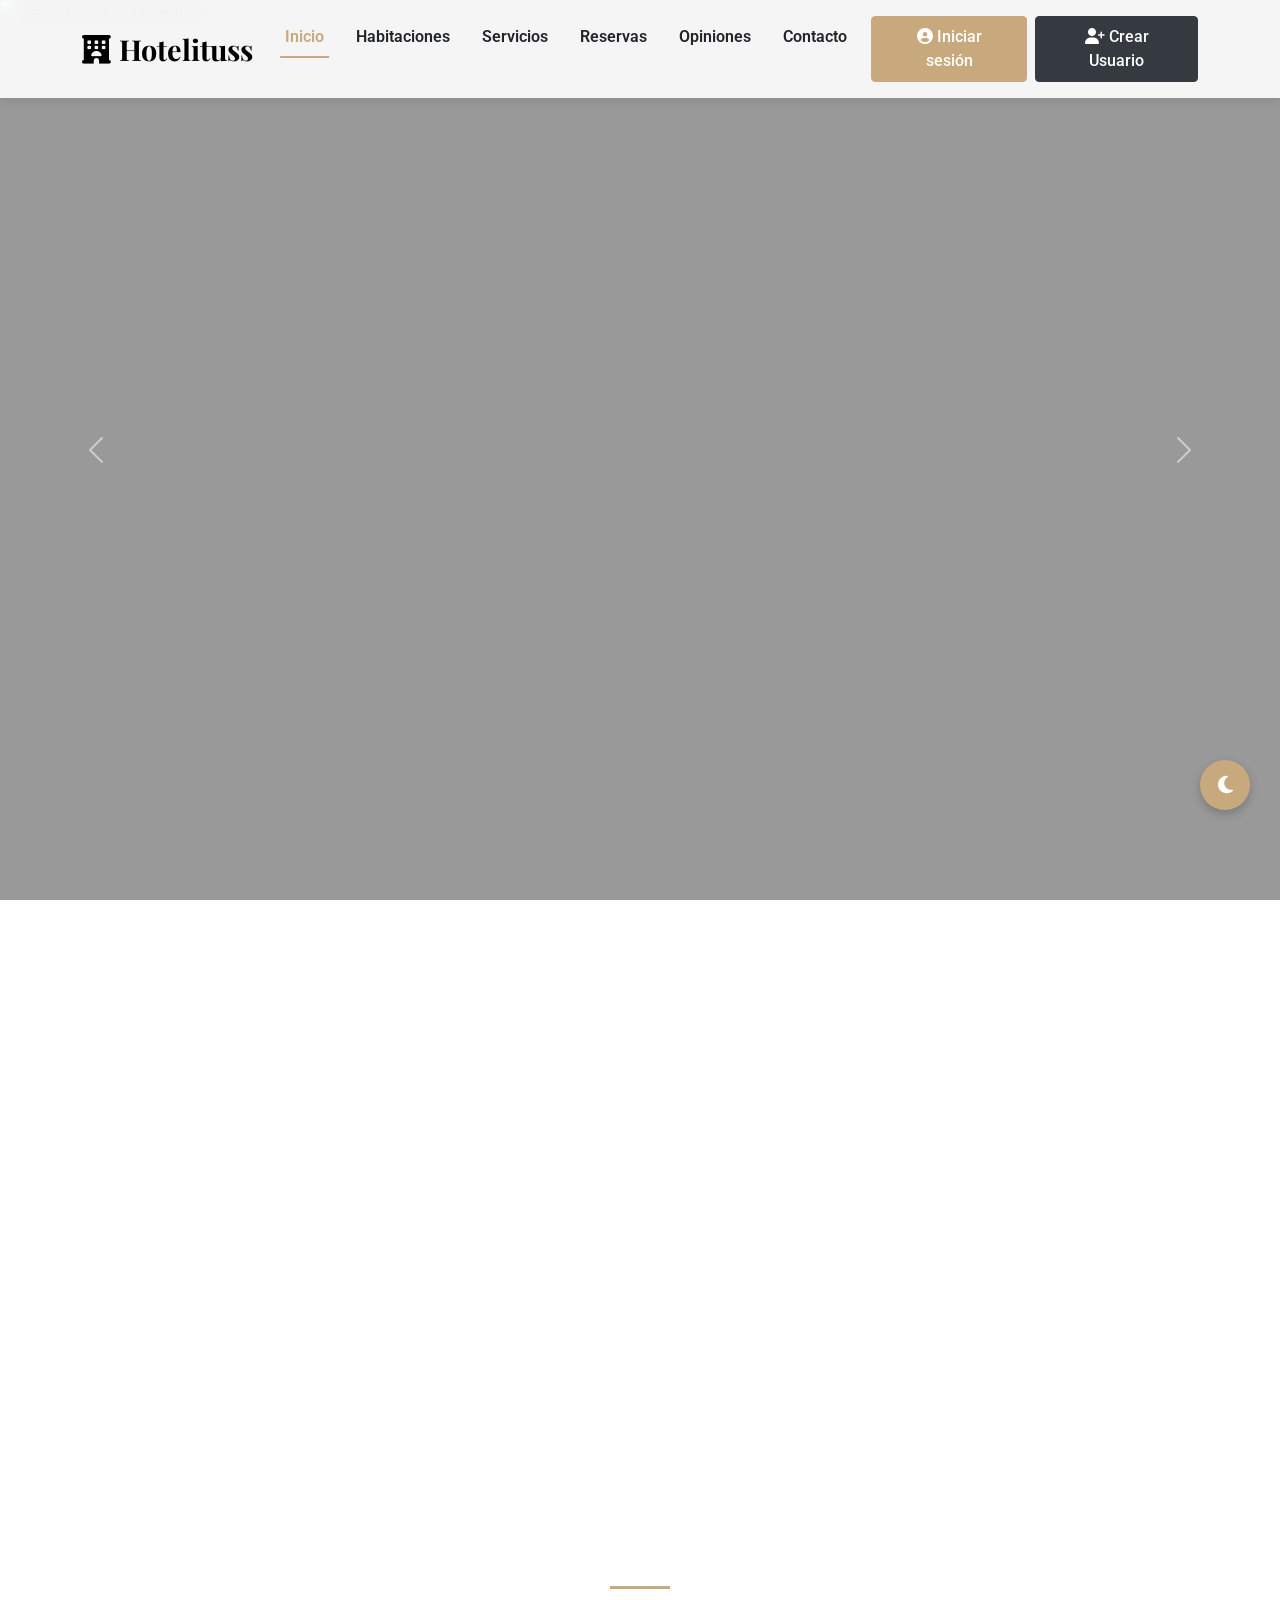
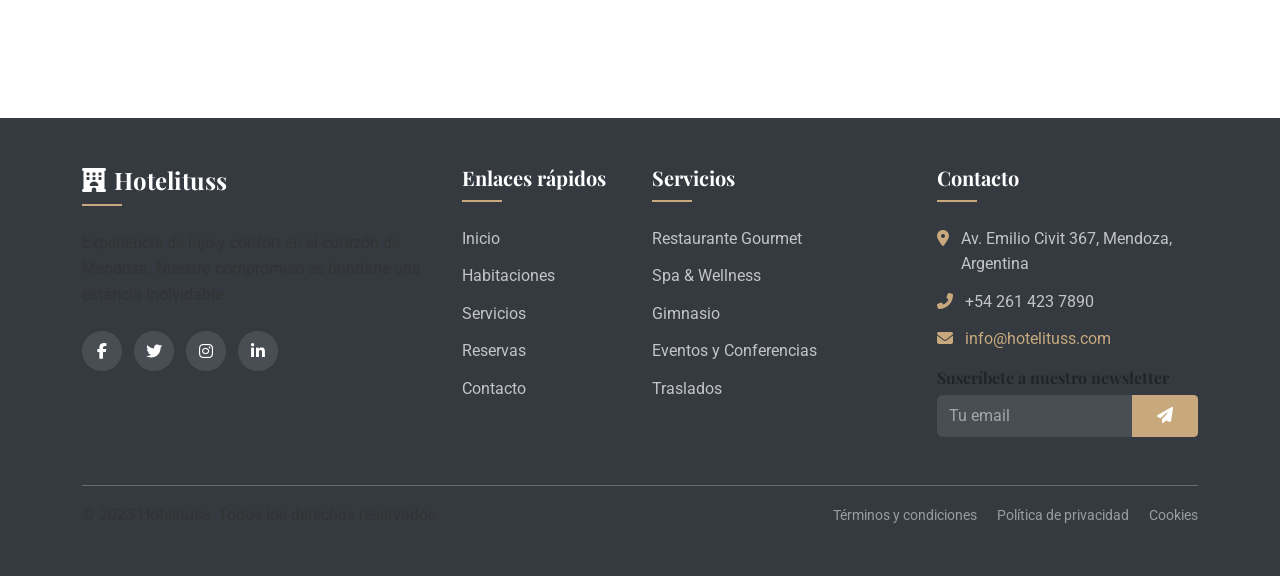
==== commit 57ba51ff: "Update index.html" ====
--- a/index.html
+++ b/index.html
@@ -91,12 +91,6 @@
                             <li><a class="dropdown-item d-flex align-items-center" href="#" id="myReservationsLink">
                                 <i class="fas fa-history me-2"></i>Mis reservas
                             </a></li>
-                            <!-- Enlace de administración (solo visible para admins) -->
-                            <li id="adminPanelLink" style="display: none;">
-                                <a class="dropdown-item d-flex align-items-center" href="#admin-panel">
-                                    <i class="fas fa-cogs me-2"></i>Panel de Administración
-                                </a>
-                            </li>
                             <li><hr class="dropdown-divider"></li>
                             <li><a class="dropdown-item d-flex align-items-center" href="#" id="logoutLink">
                                 <i class="fas fa-sign-out-alt me-2"></i>Cerrar sesión
@@ -1065,7 +1059,7 @@
                             <label for="loginEmail" class="form-label">Email</label>
                             <div class="input-group">
                                 <span class="input-group-text"><i class="fas fa-envelope"></i></span>
-                                <input type="email" name="email" class="form-control" id="loginEmail" placeholder="Ingrese su email" required autocomplete="" class="form-control" id="loginEmail" placeholder="Ingrese su email" required autocomplete="email">
+                                <input type="email" name="email" class="form-control" id="loginEmail" placeholder="Ingrese su email" required autocomplete="email">
                             </div>
                         </div>
                         <div class="mb-3">
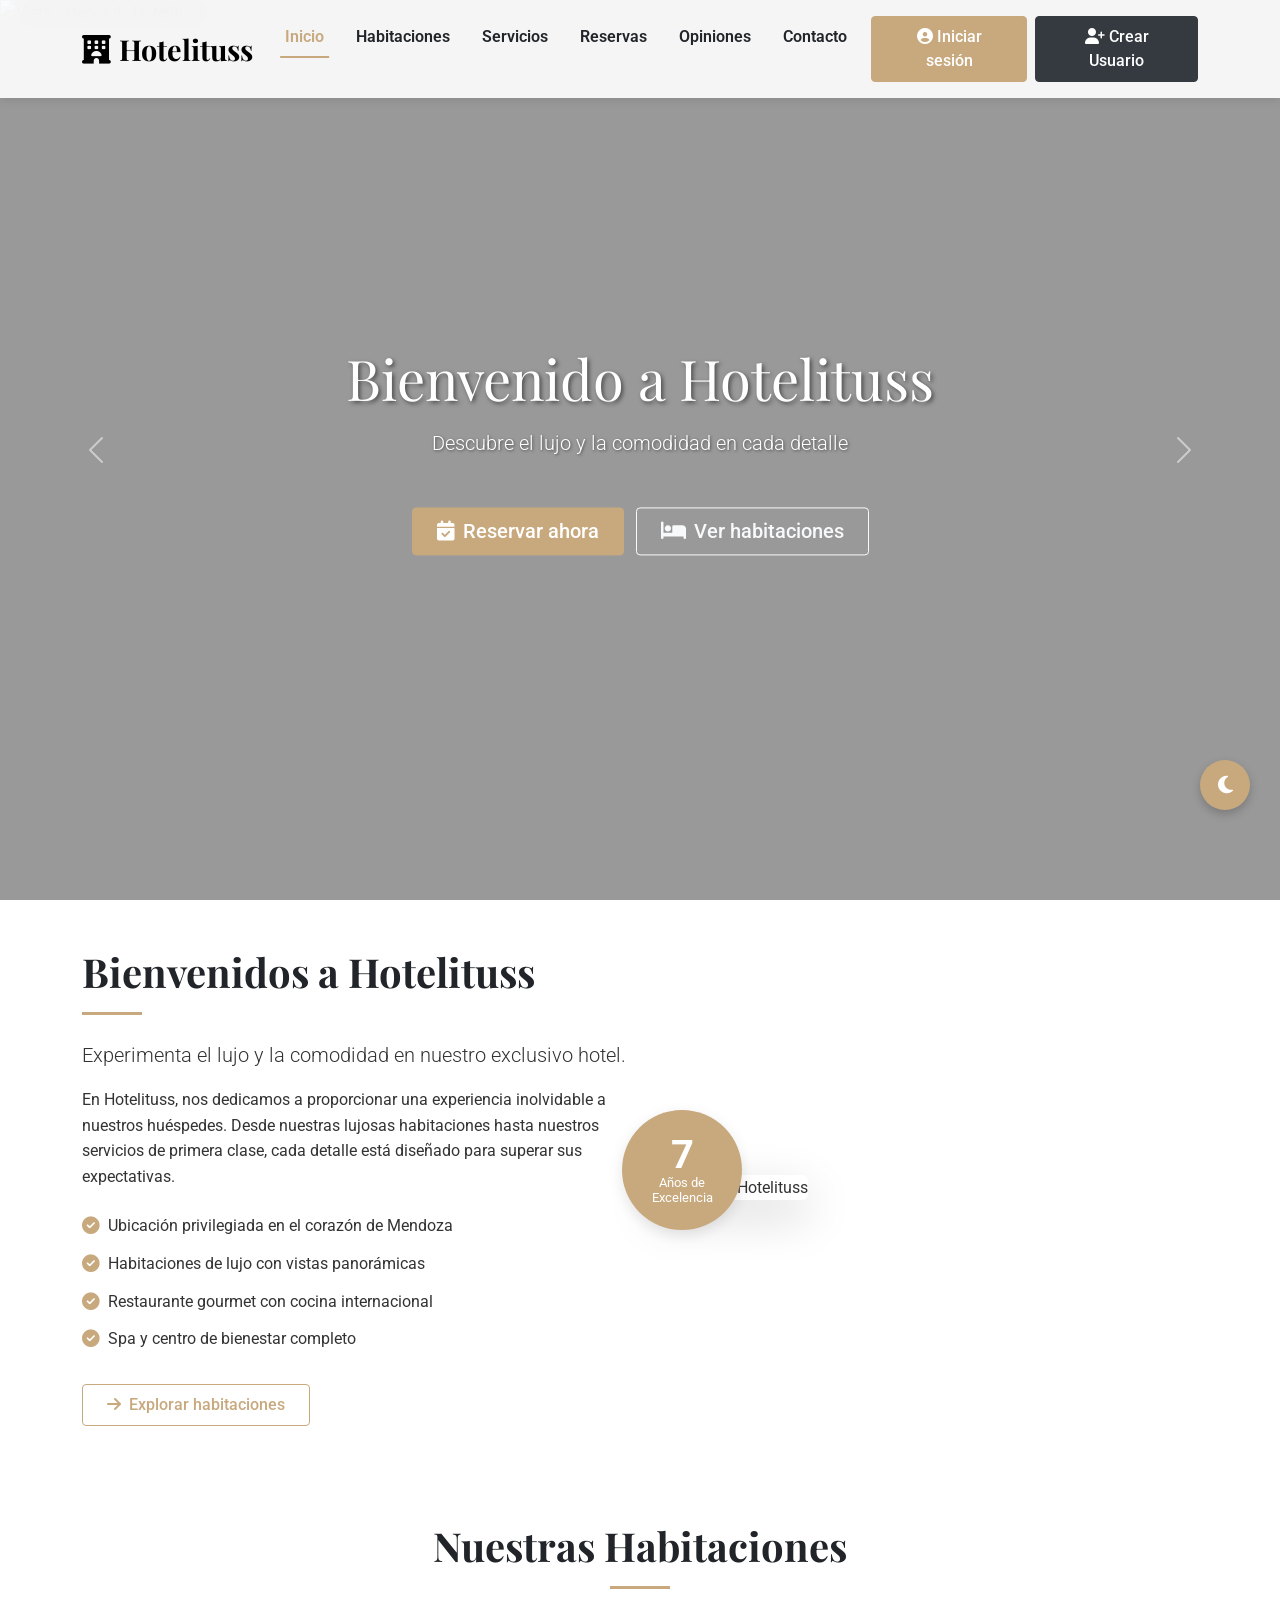
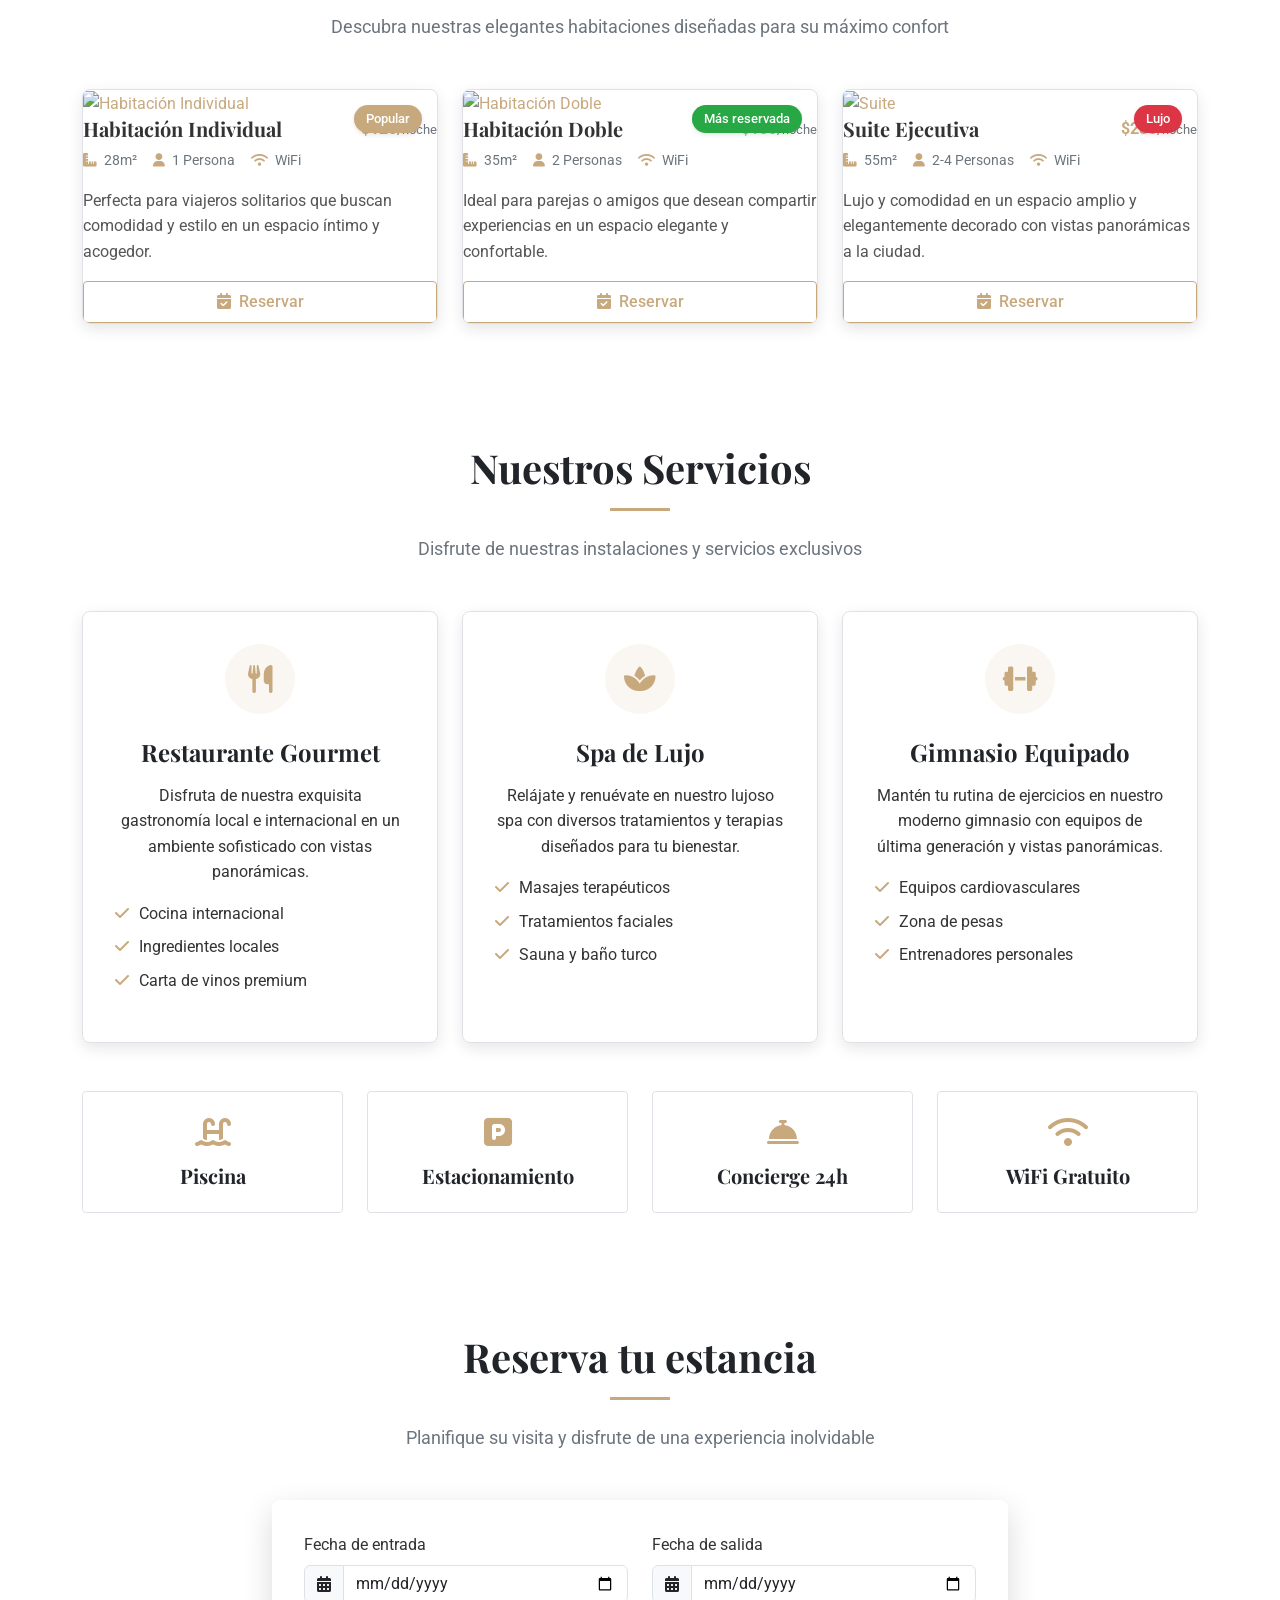
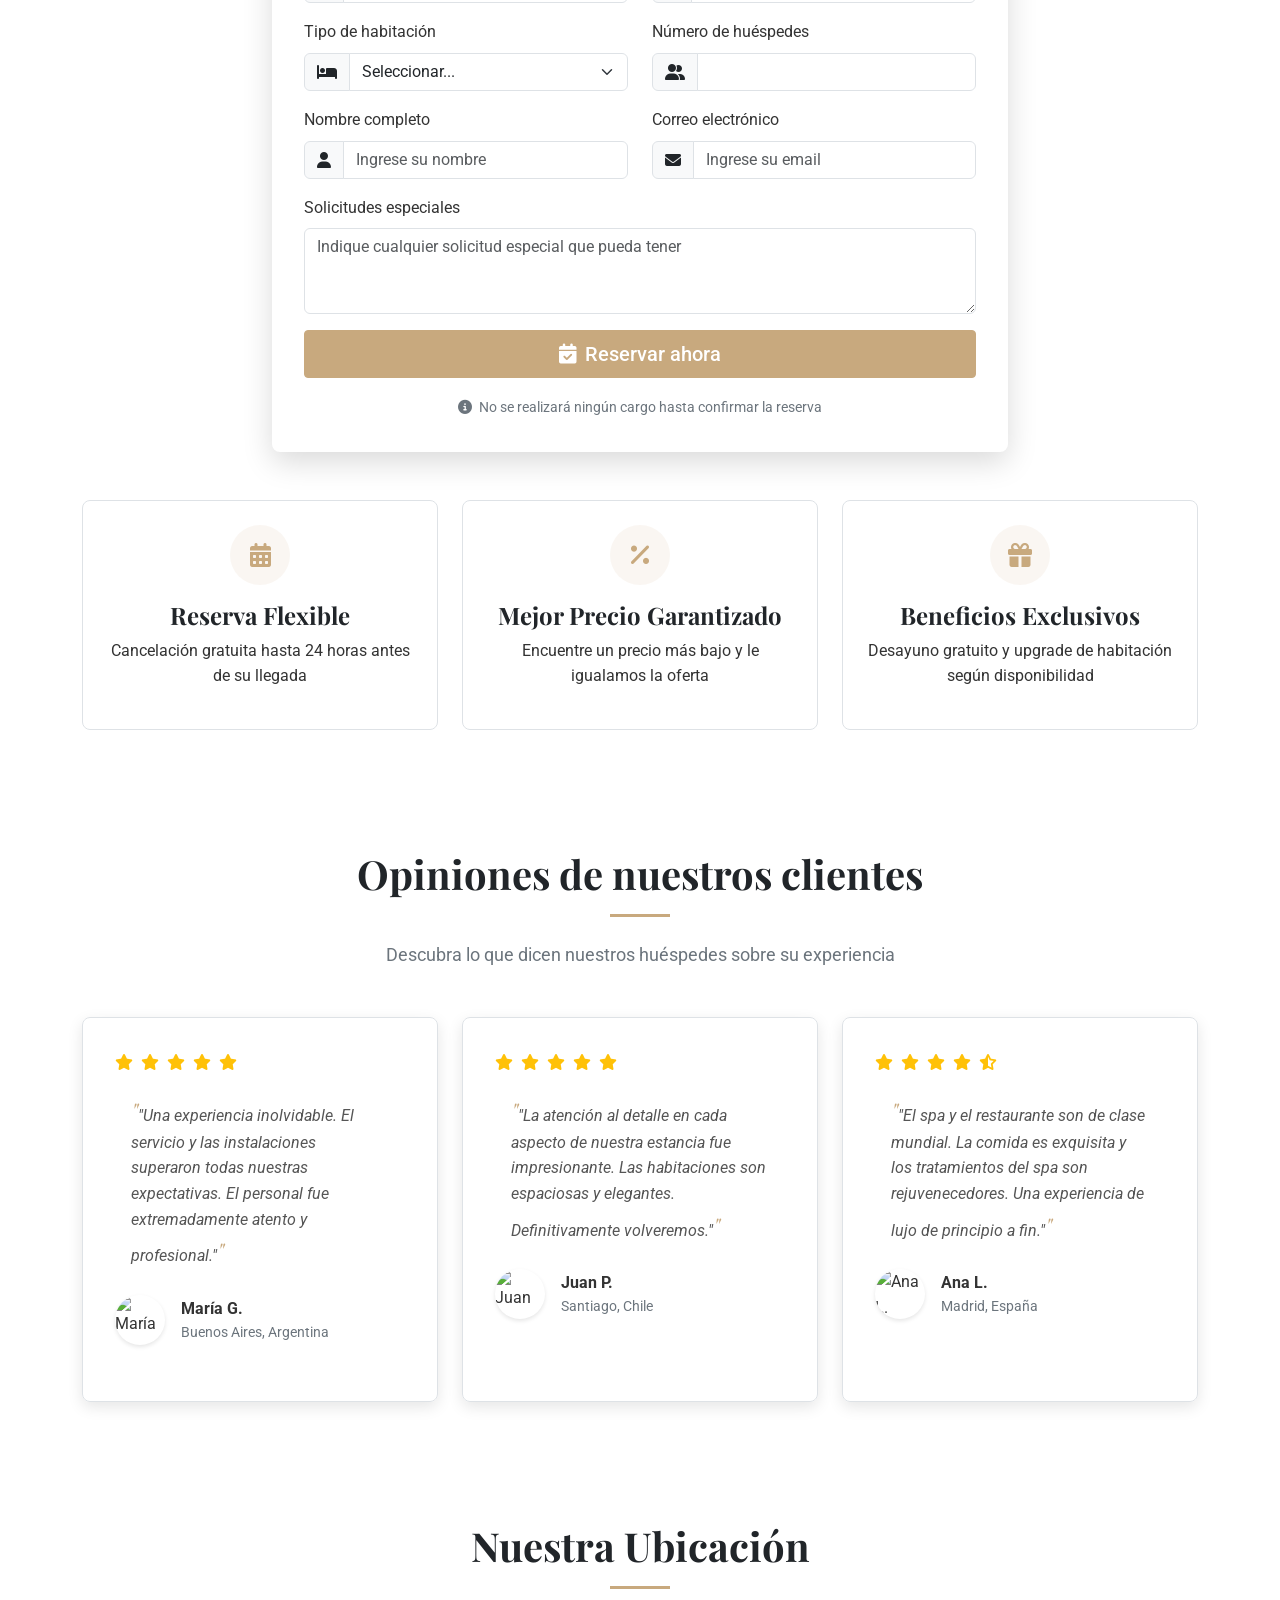
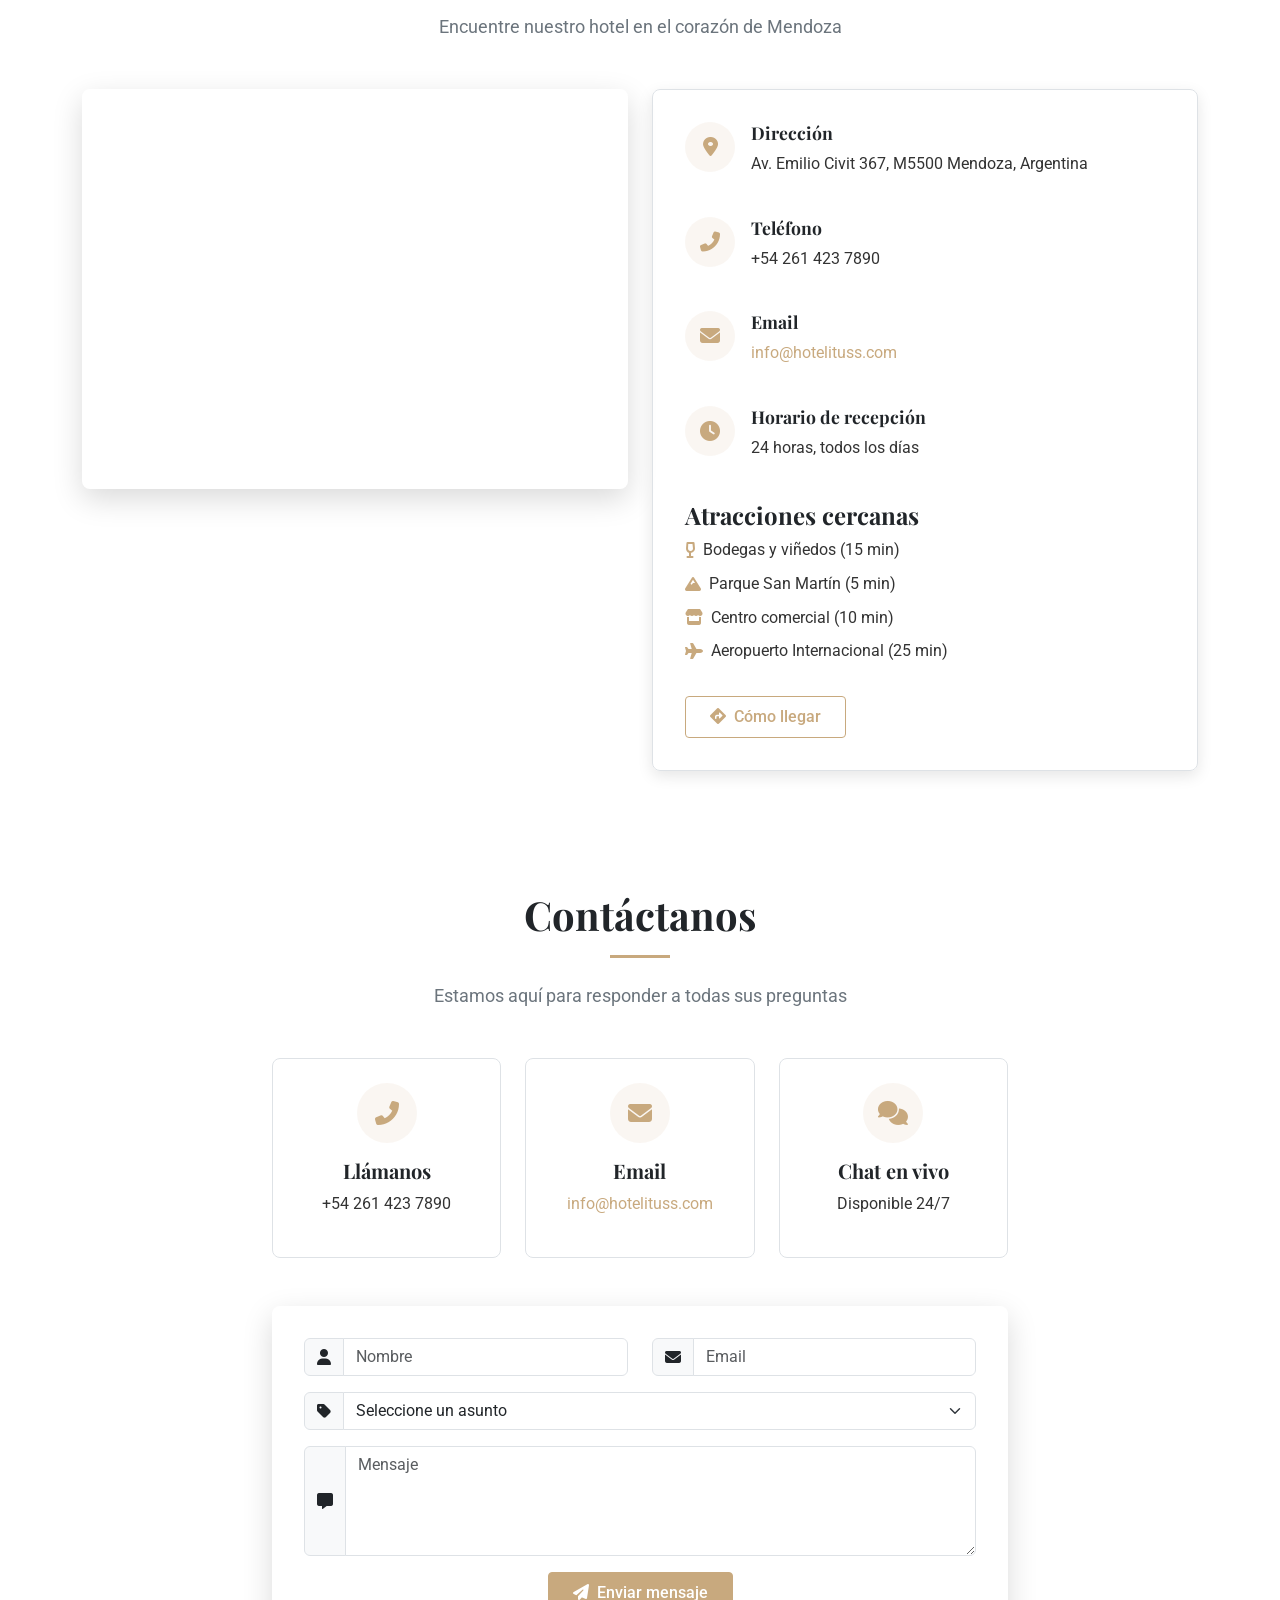
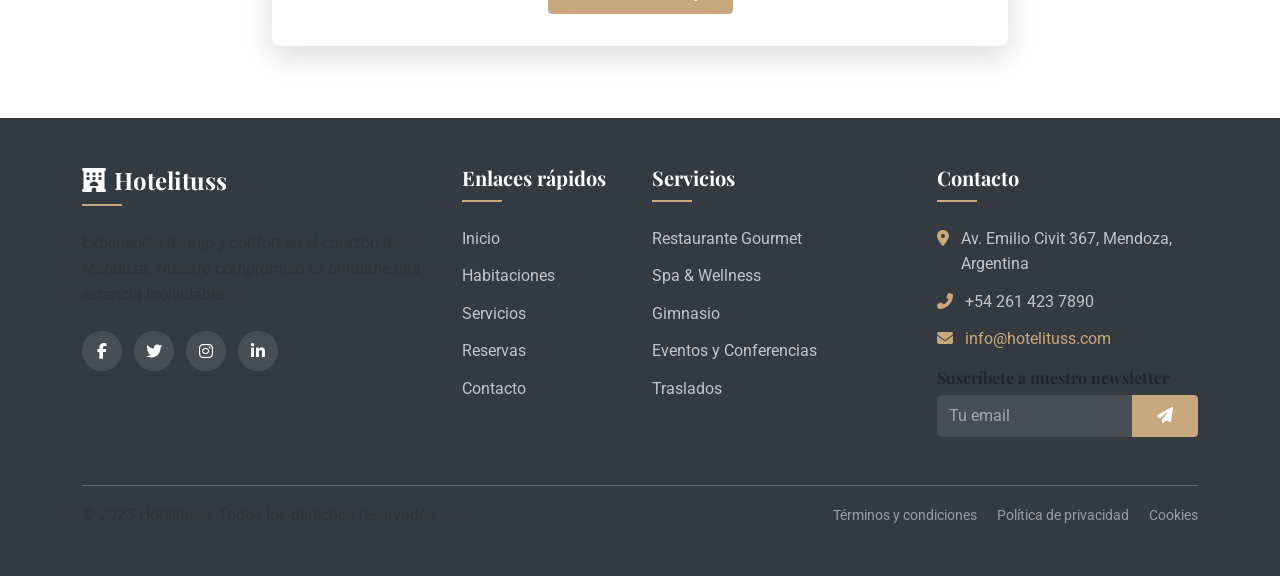
==== commit 7b8549af: "Update index.html" ====
--- a/index.html
+++ b/index.html
@@ -91,6 +91,12 @@
                             <li><a class="dropdown-item d-flex align-items-center" href="#" id="myReservationsLink">
                                 <i class="fas fa-history me-2"></i>Mis reservas
                             </a></li>
+                            <!-- Enlace de administración (solo para admins) -->
+                            <li id="adminPanelLink" style="display: none;">
+                                <a class="dropdown-item d-flex align-items-center" href="#" id="showAdminPanel">
+                                    <i class="fas fa-cogs me-2"></i>Panel de Administración
+                                </a>
+                            </li>
                             <li><hr class="dropdown-divider"></li>
                             <li><a class="dropdown-item d-flex align-items-center" href="#" id="logoutLink">
                                 <i class="fas fa-sign-out-alt me-2"></i>Cerrar sesión
@@ -667,86 +673,93 @@
         </div>
     </section>
 
-    <!-- Panel de Administración -->
+    <!-- Panel de Administración Mejorado -->
     <section id="admin-panel" class="py-5" style="display: none;">
-        <div class="container">
+        <div class="container-fluid">
             <div class="row">
                 <div class="col-12">
                     <div class="d-flex justify-content-between align-items-center mb-4">
                         <h2 class="section-title">Panel de Administración</h2>
-                        <div class="admin-user-info">
-                            <span class="badge bg-primary fs-6">
+                        <div class="admin-user-info d-flex align-items-center">
+                            <span class="badge bg-primary fs-6 me-3">
                                 <i class="fas fa-user-shield me-2"></i>
                                 <span id="adminUserName">Administrador</span>
                             </span>
+                            <button class="btn btn-outline-secondary btn-sm" onclick="volverAlSitio()">
+                                <i class="fas fa-arrow-left me-2"></i>Volver al sitio
+                            </button>
                         </div>
                     </div>
                     
-                    <!-- Estadísticas Dashboard -->
+                    <!-- Estadísticas Dashboard Mejoradas -->
                     <div class="row mb-4">
                         <div class="col-md-3 mb-3">
-                            <div class="card bg-primary text-white">
+                            <div class="card bg-primary text-white h-100">
                                 <div class="card-body">
                                     <div class="d-flex justify-content-between">
                                         <div>
                                             <h4 id="totalUsuarios">0</h4>
                                             <p class="mb-0">Total Usuarios</p>
+                                            <small class="opacity-75">Registrados en el sistema</small>
                                         </div>
                                         <div class="align-self-center">
-                                            <i class="fas fa-users fa-2x"></i>
+                                            <i class="fas fa-users fa-2x opacity-75"></i>
                                         </div>
                                     </div>
                                 </div>
                             </div>
                         </div>
                         <div class="col-md-3 mb-3">
-                            <div class="card bg-success text-white">
+                            <div class="card bg-success text-white h-100">
                                 <div class="card-body">
                                     <div class="d-flex justify-content-between">
                                         <div>
                                             <h4 id="totalReservas">0</h4>
                                             <p class="mb-0">Total Reservas</p>
+                                            <small class="opacity-75">Todas las reservas</small>
                                         </div>
                                         <div class="align-self-center">
-                                            <i class="fas fa-calendar-check fa-2x"></i>
+                                            <i class="fas fa-calendar-check fa-2x opacity-75"></i>
                                         </div>
                                     </div>
                                 </div>
                             </div>
                         </div>
                         <div class="col-md-3 mb-3">
-                            <div class="card bg-warning text-white">
+                            <div class="card bg-warning text-white h-100">
                                 <div class="card-body">
                                     <div class="d-flex justify-content-between">
                                         <div>
                                             <h4 id="reservasActivas">0</h4>
                                             <p class="mb-0">Reservas Activas</p>
+                                            <small class="opacity-75">Confirmadas y pendientes</small>
                                         </div>
                                         <div class="align-self-center">
-                                            <i class="fas fa-bed fa-2x"></i>
+                                            <i class="fas fa-bed fa-2x opacity-75"></i>
                                         </div>
                                     </div>
                                 </div>
                             </div>
                         </div>
                         <div class="col-md-3 mb-3">
-                            <div class="card bg-info text-white">
+                            <div class="card bg-info text-white h-100">
                                 <div class="card-body">
                                     <div class="d-flex justify-content-between">
                                         <div>
                                             <h4 id="ingresosMes">$0</h4>
                                             <p class="mb-0">Ingresos del Mes</p>
+                                            <small class="opacity-75">Estimado por reservas</small>
                                         </div>
                                         <div class="align-self-center">
-                                            <i class="fas fa-dollar-sign fa-2x"></i>
-                                        </div>
-                                    </div>
-                                </div>
-                            </div>
-                        </div>
-                    </div>
-
-                    <!-- Navegación de pestañas -->
+                                            <i class="fas fa-dollar-sign fa-2x opacity-75"></i>
+                                        </div>
+                                    </div>
+                                </div>
+                            </div>
+                        </div>
+                    </div>
+
+                    <!-- Navegación de pestañas mejorada -->
                     <ul class="nav nav-tabs mb-4" id="adminTabs" role="tablist">
                         <li class="nav-item" role="presentation">
                             <button class="nav-link active" id="reservas-tab" data-bs-toggle="tab" data-bs-target="#reservas-panel" type="button" role="tab">
@@ -758,20 +771,34 @@
                                 <i class="fas fa-users me-2"></i>Gestión de Huéspedes
                             </button>
                         </li>
+                        <li class="nav-item" role="presentation">
+                            <button class="nav-link" id="sistema-tab" data-bs-toggle="tab" data-bs-target="#sistema-panel" type="button" role="tab">
+                                <i class="fas fa-cogs me-2"></i>Gestión del Sistema
+                            </button>
+                        </li>
                     </ul>
 
-                    <!-- Contenido de las pestañas -->
+                    <!-- Contenido de las pestañas mejorado -->
                     <div class="tab-content" id="adminTabsContent">
-                        <!-- Panel de Reservas -->
+                        <!-- Panel de Reservas Mejorado -->
                         <div class="tab-pane fade show active" id="reservas-panel" role="tabpanel">
                             <div class="card">
                                 <div class="card-header d-flex justify-content-between align-items-center">
                                     <h5 class="mb-0">
-                                        <i class="fas fa-calendar-alt me-2"></i>Todas las Reservas
+                                        <i class="fas fa-calendar-alt me-2"></i>Gestión de Reservas
                                     </h5>
-                                    <button class="btn btn-primary btn-sm" onclick="cargarReservasAdmin()">
-                                        <i class="fas fa-sync-alt me-1"></i>Actualizar
-                                    </button>
+                                    <div class="d-flex gap-2">
+                                        <div class="input-group" style="width: 250px;">
+                                            <span class="input-group-text"><i class="fas fa-search"></i></span>
+                                            <input type="text" class="form-control" id="searchReservas" placeholder="Buscar reservas...">
+                                        </div>
+                                        <button class="btn btn-success btn-sm" onclick="exportarReservas()">
+                                            <i class="fas fa-download me-1"></i>Exportar
+                                        </button>
+                                        <button class="btn btn-primary btn-sm" onclick="cargarReservasAdmin()">
+                                            <i class="fas fa-sync-alt me-1"></i>Actualizar
+                                        </button>
+                                    </div>
                                 </div>
                                 <div class="card-body">
                                     <div id="reservasAdminLoading" class="text-center py-4">
@@ -791,6 +818,7 @@
                                                         <th>Habitación</th>
                                                         <th>Fecha Entrada</th>
                                                         <th>Fecha Salida</th>
+                                                        <th>Huéspedes</th>
                                                         <th>Estado</th>
                                                         <th>Total</th>
                                                         <th>Acciones</th>
@@ -806,16 +834,25 @@
                             </div>
                         </div>
 
-                        <!-- Panel de Usuarios -->
+                        <!-- Panel de Usuarios Mejorado -->
                         <div class="tab-pane fade" id="usuarios-panel" role="tabpanel">
                             <div class="card">
                                 <div class="card-header d-flex justify-content-between align-items-center">
                                     <h5 class="mb-0">
-                                        <i class="fas fa-users me-2"></i>Todos los Huéspedes
+                                        <i class="fas fa-users me-2"></i>Gestión de Huéspedes
                                     </h5>
-                                    <button class="btn btn-primary btn-sm" onclick="cargarUsuariosAdmin()">
-                                        <i class="fas fa-sync-alt me-1"></i>Actualizar
-                                    </button>
+                                    <div class="d-flex gap-2">
+                                        <div class="input-group" style="width: 250px;">
+                                            <span class="input-group-text"><i class="fas fa-search"></i></span>
+                                            <input type="text" class="form-control" id="searchUsuarios" placeholder="Buscar huéspedes...">
+                                        </div>
+                                        <button class="btn btn-success btn-sm" onclick="crearNuevoHuesped()">
+                                            <i class="fas fa-plus me-1"></i>Nuevo Huésped
+                                        </button>
+                                        <button class="btn btn-primary btn-sm" onclick="cargarUsuariosAdmin()">
+                                            <i class="fas fa-sync-alt me-1"></i>Actualizar
+                                        </button>
+                                    </div>
                                 </div>
                                 <div class="card-body">
                                     <div id="usuariosAdminLoading" class="text-center py-4">
@@ -833,15 +870,143 @@
                                                         <th>Nombre</th>
                                                         <th>Correo</th>
                                                         <th>Teléfono</th>
+                                                        <th>Fecha Registro</th>
                                                         <th>Total Reservas</th>
                                                         <th>Última Reserva</th>
                                                         <th>Estado</th>
+                                                        <th>Acciones</th>
                                                     </tr>
                                                 </thead>
                                                 <tbody id="usuariosAdminTableBody">
                                                     <!-- Los usuarios se cargarán aquí -->
                                                 </tbody>
                                             </table>
+                                        </div>
+                                    </div>
+                                </div>
+                            </div>
+                        </div>
+
+                        <!-- Nuevo Panel de Sistema -->
+                        <div class="tab-pane fade" id="sistema-panel" role="tabpanel">
+                            <div class="row">
+                                <div class="col-md-6 mb-4">
+                                    <div class="card">
+                                        <div class="card-header">
+                                            <h5 class="mb-0">
+                                                <i class="fas fa-user-cog me-2"></i>Gestión de Administradores
+                                            </h5>
+                                        </div>
+                                        <div class="card-body">
+                                            <div class="d-flex justify-content-between align-items-center mb-3">
+                                                <h6>Administradores del Sistema</h6>
+                                                <button class="btn btn-primary btn-sm" onclick="crearNuevoAdmin()">
+                                                    <i class="fas fa-plus me-1"></i>Nuevo Admin
+                                                </button>
+                                            </div>
+                                            <div class="table-responsive">
+                                                <table class="table table-sm">
+                                                    <thead>
+                                                        <tr>
+                                                            <th>Usuario</th>
+                                                            <th>Rol</th>
+                                                            <th>Estado</th>
+                                                            <th>Acciones</th>
+                                                        </tr>
+                                                    </thead>
+                                                    <tbody id="adminUsersTableBody">
+                                                        <!-- Los administradores se cargarán aquí -->
+                                                    </tbody>
+                                                </table>
+                                            </div>
+                                        </div>
+                                    </div>
+                                </div>
+                                <div class="col-md-6 mb-4">
+                                    <div class="card">
+                                        <div class="card-header">
+                                            <h5 class="mb-0">
+                                                <i class="fas fa-chart-bar me-2"></i>Estadísticas Detalladas
+                                            </h5>
+                                        </div>
+                                        <div class="card-body">
+                                            <div class="row">
+                                                <div class="col-6 mb-3">
+                                                    <div class="text-center">
+                                                        <h4 id="ocupacionHoy" class="text-primary">0%</h4>
+                                                        <small>Ocupación Hoy</small>
+                                                    </div>
+                                                </div>
+                                                <div class="col-6 mb-3">
+                                                    <div class="text-center">
+                                                        <h4 id="reservasHoy" class="text-success">0</h4>
+                                                        <small>Reservas Hoy</small>
+                                                    </div>
+                                                </div>
+                                                <div class="col-6 mb-3">
+                                                    <div class="text-center">
+                                                        <h4 id="checkInsHoy" class="text-warning">0</h4>
+                                                        <small>Check-ins Hoy</small>
+                                                    </div>
+                                                </div>
+                                                <div class="col-6 mb-3">
+                                                    <div class="text-center">
+                                                        <h4 id="checkOutsHoy" class="text-info">0</h4>
+                                                        <small>Check-outs Hoy</small>
+                                                    </div>
+                                                </div>
+                                            </div>
+                                        </div>
+                                    </div>
+                                </div>
+                            </div>
+                            <div class="row">
+                                <div class="col-12">
+                                    <div class="card">
+                                        <div class="card-header">
+                                            <h5 class="mb-0">
+                                                <i class="fas fa-tools me-2"></i>Configuración del Sistema
+                                            </h5>
+                                        </div>
+                                        <div class="card-body">
+                                            <form id="configForm">
+                                                <div class="row">
+                                                    <div class="col-md-4 mb-3">
+                                                        <label for="precioIndividual" class="form-label">Precio Habitación Individual</label>
+                                                        <div class="input-group">
+                                                            <span class="input-group-text">$</span>
+                                                            <input type="number" class="form-control" id="precioIndividual" value="120">
+                                                        </div>
+                                                    </div>
+                                                    <div class="col-md-4 mb-3">
+                                                        <label for="precioDoble" class="form-label">Precio Habitación Doble</label>
+                                                        <div class="input-group">
+                                                            <span class="input-group-text">$</span>
+                                                            <input type="number" class="form-control" id="precioDoble" value="180">
+                                                        </div>
+                                                    </div>
+                                                    <div class="col-md-4 mb-3">
+                                                        <label for="precioSuite" class="form-label">Precio Suite Ejecutiva</label>
+                                                        <div class="input-group">
+                                                            <span class="input-group-text">$</span>
+                                                            <input type="number" class="form-control" id="precioSuite" value="280">
+                                                        </div>
+                                                    </div>
+                                                </div>
+                                                <div class="row">
+                                                    <div class="col-md-6 mb-3">
+                                                        <label for="emailHotel" class="form-label">Email del Hotel</label>
+                                                        <input type="email" class="form-control" id="emailHotel" value="info@hotelituss.com">
+                                                    </div>
+                                                    <div class="col-md-6 mb-3">
+                                                        <label for="telefonoHotel" class="form-label">Teléfono del Hotel</label>
+                                                        <input type="tel" class="form-control" id="telefonoHotel" value="+54 261 423 7890">
+                                                    </div>
+                                                </div>
+                                                <button type="submit" class="btn btn-primary">
+                                                    <i class="fas fa-save me-2"></i>Guardar Configuración
+                                                </button>
+                                            </form>
                                         </div>
                                     </div>
                                 </div>
@@ -1141,6 +1306,107 @@
         </div>
     </div>
 
+    <!-- Modal para Editar Reserva (Admin) -->
+    <div class="modal fade" id="editReservationModal" tabindex="-1" aria-labelledby="editReservationModalLabel" aria-hidden="true">
+        <div class="modal-dialog modal-dialog-centered modal-lg">
+            <div class="modal-content">
+                <div class="modal-header">
+                    <h5 class="modal-title" id="editReservationModalLabel">Editar Reserva</h5>
+                    <button type="button" class="btn-close" data-bs-dismiss="modal" aria-label="Close"></button>
+                </div>
+                <div class="modal-body">
+                    <form id="editReservationForm">
+                        <input type="hidden" id="editReservationId">
+                        <div class="row">
+                            <div class="col-md-6 mb-3">
+                                <label for="editCheckIn" class="form-label">Fecha de entrada</label>
+                                <input type="date" class="form-control" id="editCheckIn" required>
+                            </div>
+                            <div class="col-md-6 mb-3">
+                                <label for="editCheckOut" class="form-label">Fecha de salida</label>
+                                <input type="date" class="form-control" id="editCheckOut" required>
+                            </div>
+                        </div>
+                        <div class="row">
+                            <div class="col-md-6 mb-3">
+                                <label for="editRoomType" class="form-label">Tipo de habitación</label>
+                                <select class="form-select" id="editRoomType" required>
+                                    <option value="individual">Habitación Individual</option>
+                                    <option value="doble">Habitación Doble</option>
+                                    <option value="suite">Suite Ejecutiva</option>
+                                </select>
+                            </div>
+                            <div class="col-md-6 mb-3">
+                                <label for="editGuests" class="form-label">Número de huéspedes</label>
+                                <input type="number" class="form-control" id="editGuests" min="1" max="4" required>
+                            </div>
+                        </div>
+                        <div class="row">
+                            <div class="col-md-6 mb-3">
+                                <label for="editReservationStatus" class="form-label">Estado</label>
+                                <select class="form-select" id="editReservationStatus" required>
+                                    <option value="confirmada">Confirmada</option>
+                                    <option value="pendiente">Pendiente</option>
+                                    <option value="cancelada">Cancelada</option>
+                                    <option value="completada">Completada</option>
+                                </select>
+                            </div>
+                            <div class="col-md-6 mb-3">
+                                <label for="editSpecialRequests" class="form-label">Solicitudes especiales</label>
+                                <textarea class="form-control" id="editSpecialRequests" rows="2"></textarea>
+                            </div>
+                        </div>
+                    </form>
+                </div>
+                <div class="modal-footer">
+                    <button type="button" class="btn btn-secondary" data-bs-dismiss="modal">Cancelar</button>
+                    <button type="button" class="btn btn-primary" onclick="guardarCambiosReserva()">Guardar Cambios</button>
+                </div>
+            </div>
+        </div>
+    </div>
+
+    <!-- Modal para Crear/Editar Huésped (Admin) -->
+    <div class="modal fade" id="editGuestModal" tabindex="-1" aria-labelledby="editGuestModalLabel" aria-hidden="true">
+        <div class="modal-dialog modal-dialog-centered">
+            <div class="modal-content">
+                <div class="modal-header">
+                    <h5 class="modal-title" id="editGuestModalLabel">Editar Huésped</h5>
+                    <button type="button" class="btn-close" data-bs-dismiss="modal" aria-label="Close"></button>
+                </div>
+                <div class="modal-body">
+                    <form id="editGuestForm">
+                        <input type="hidden" id="editGuestId">
+                        <div class="mb-3">
+                            <label for="editGuestName" class="form-label">Nombre completo</label>
+                            <input type="text" class="form-control" id="editGuestName" required>
+                        </div>
+                        <div class="mb-3">
+                            <label for="editGuestEmail" class="form-label">Correo electrónico</label>
+                            <input type="email" class="form-control" id="editGuestEmail" required>
+                        </div>
+                        <div class="mb-3">
+                            <label for="editGuestPhone" class="form-label">Teléfono</label>
+                            <input type="tel" class="form-control" id="editGuestPhone" required>
+                        </div>
+                        <div class="mb-3">
+                            <label for="editGuestStatus" class="form-label">Estado</label>
+                            <select class="form-select" id="editGuestStatus" required>
+                                <option value="activo">Activo</option>
+                                <option value="inactivo">Inactivo</option>
+                                <option value="bloqueado">Bloqueado</option>
+                            </select>
+                        </div>
+                    </form>
+                </div>
+                <div class="modal-footer">
+                    <button type="button" class="btn btn-secondary" data-bs-dismiss="modal">Cancelar</button>
+                    <button type="button" class="btn btn-primary" onclick="guardarCambiosHuesped()">Guardar Cambios</button>
+                </div>
+            </div>
+        </div>
+    </div>
+
     <!-- Scripts -->
     <script src="https://cdn.jsdelivr.net/npm/bootstrap@5.3.0-alpha1/dist/js/bootstrap.bundle.min.js"></script>
     <script src="https://cdnjs.cloudflare.com/ajax/libs/font-awesome/6.4.0/js/all.min.js"></script>
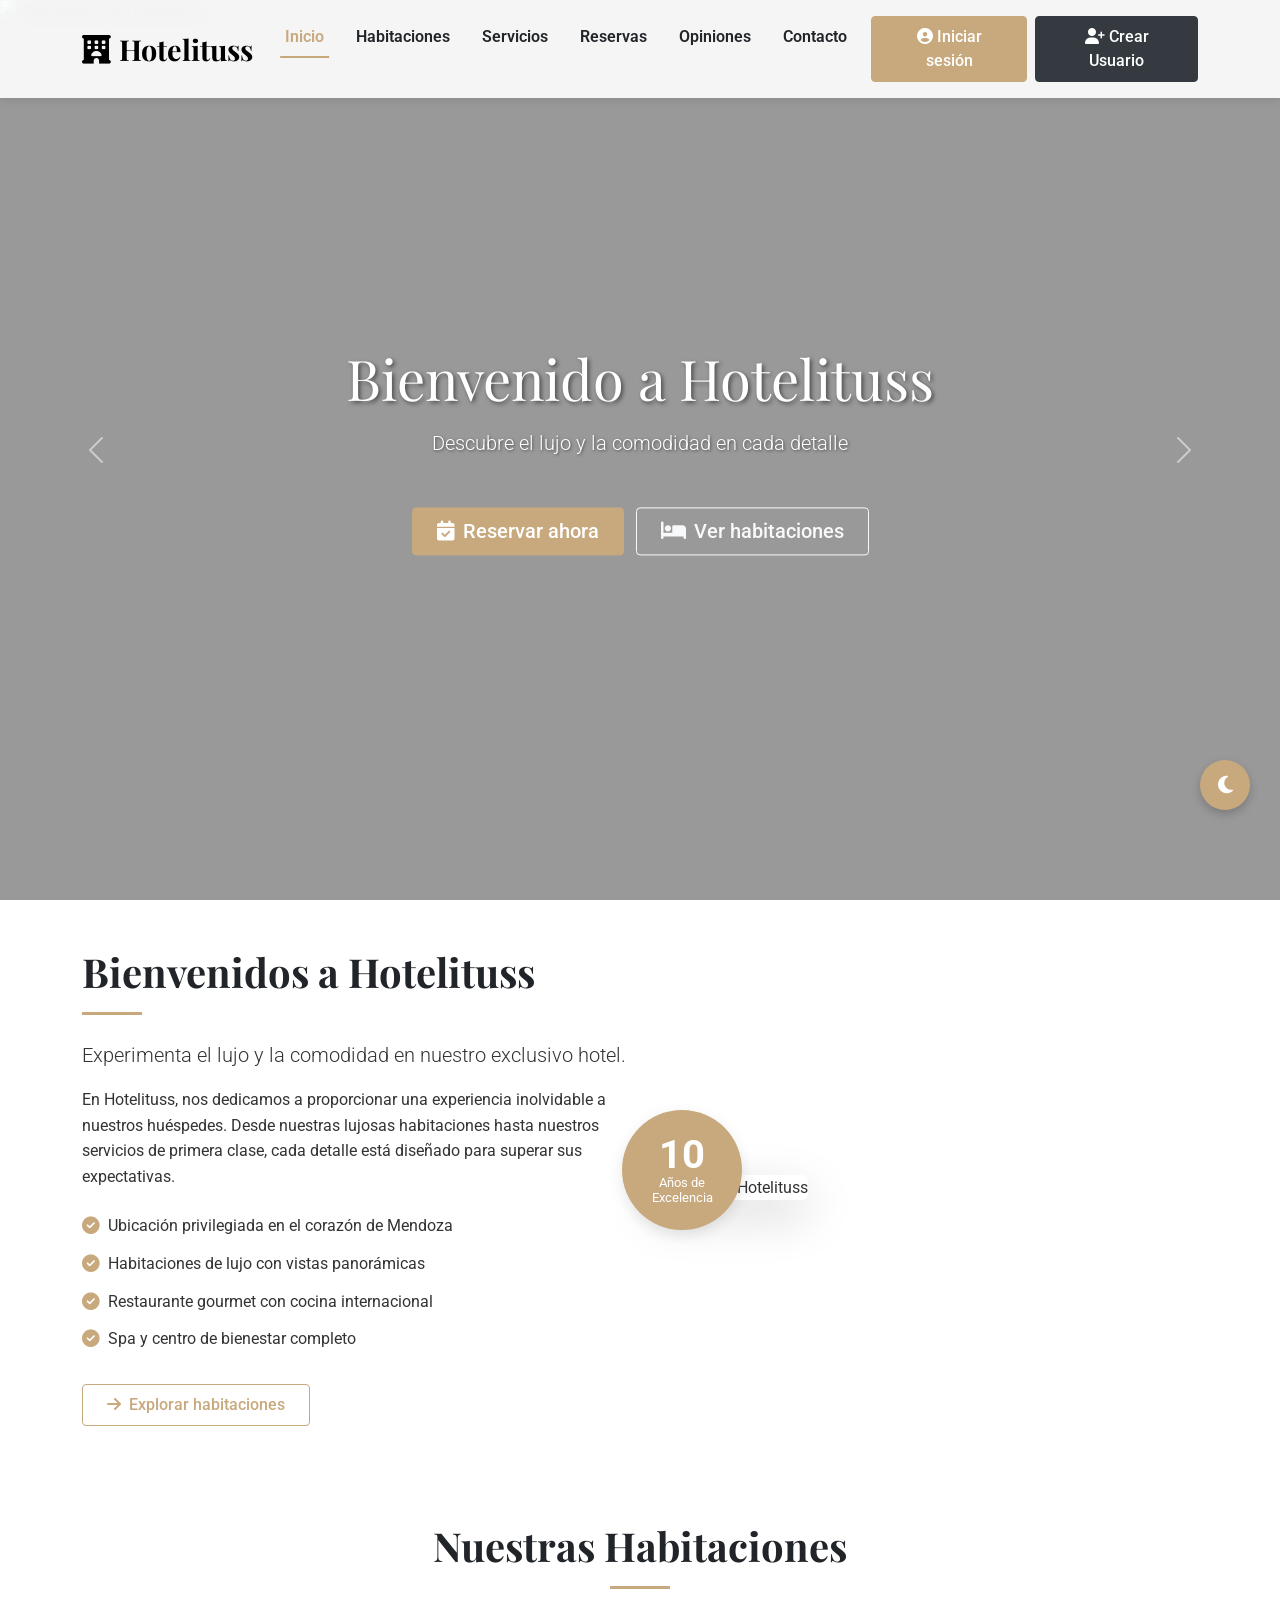
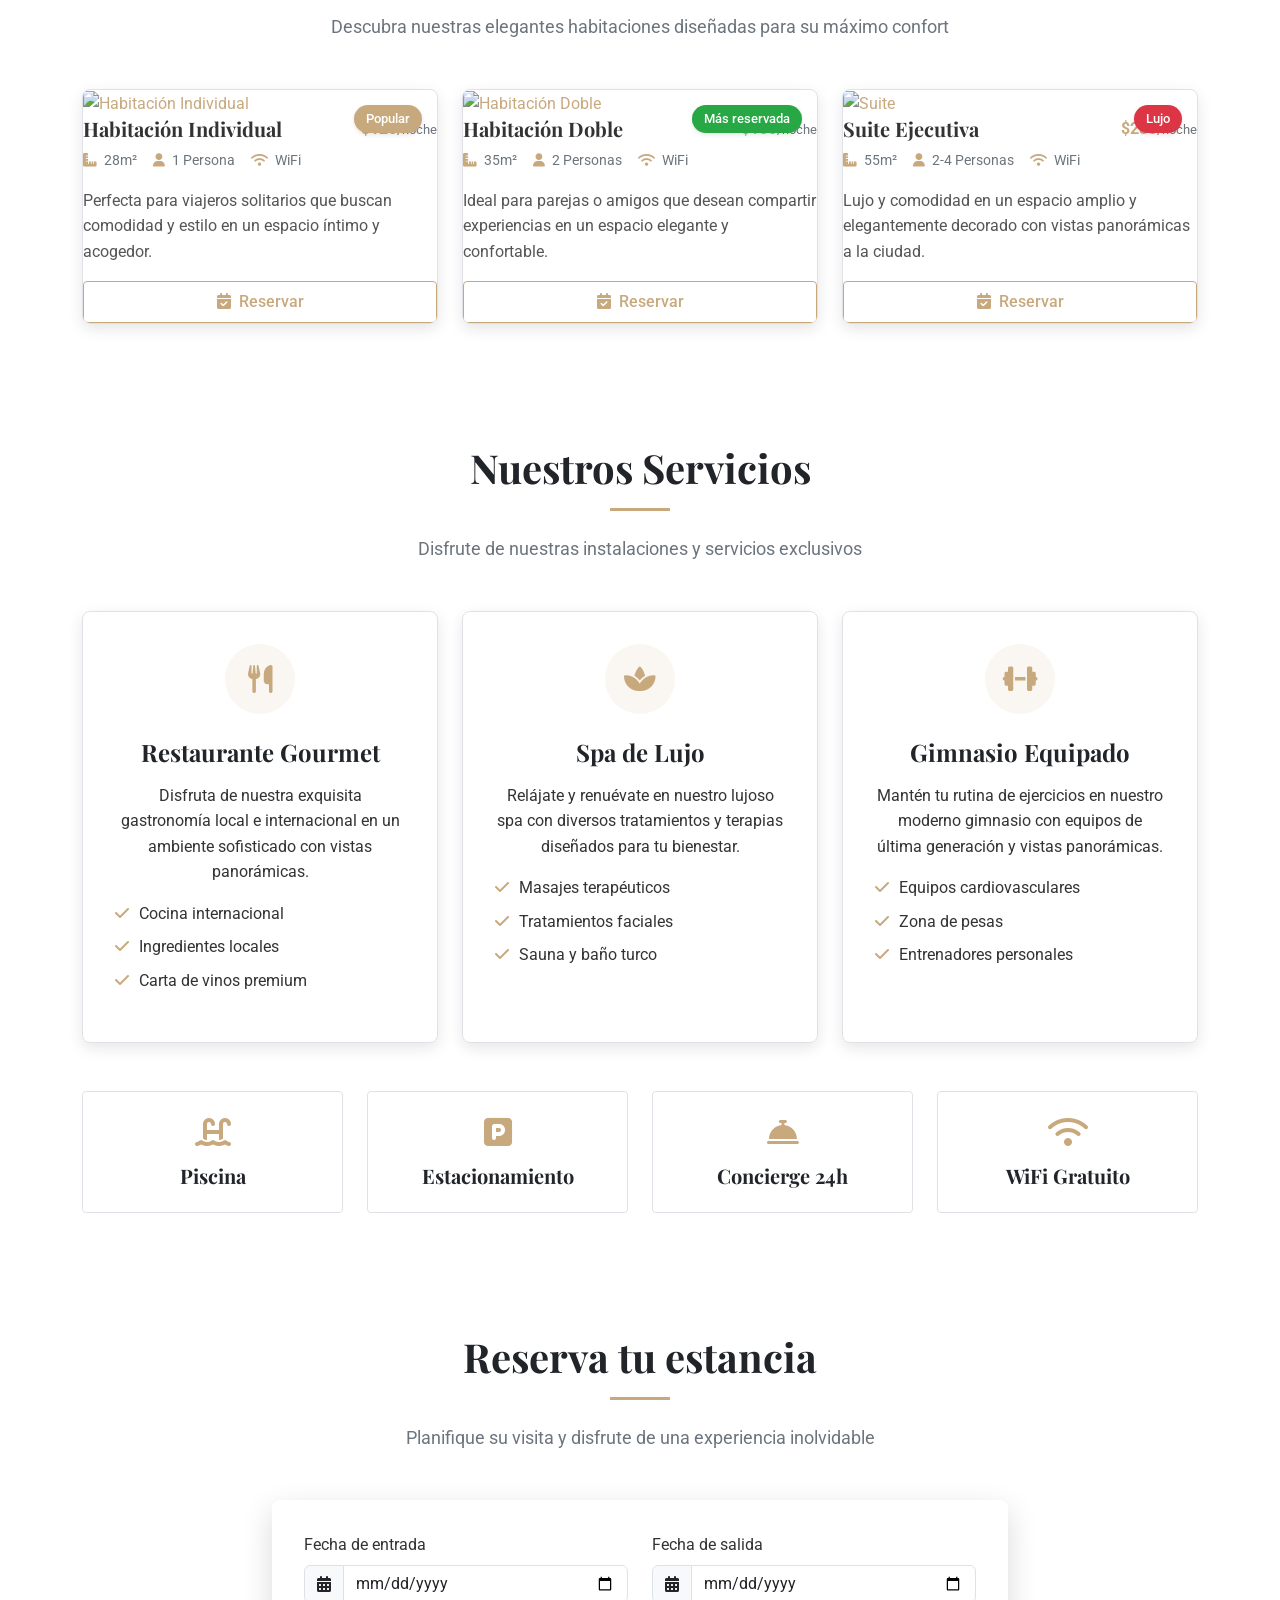
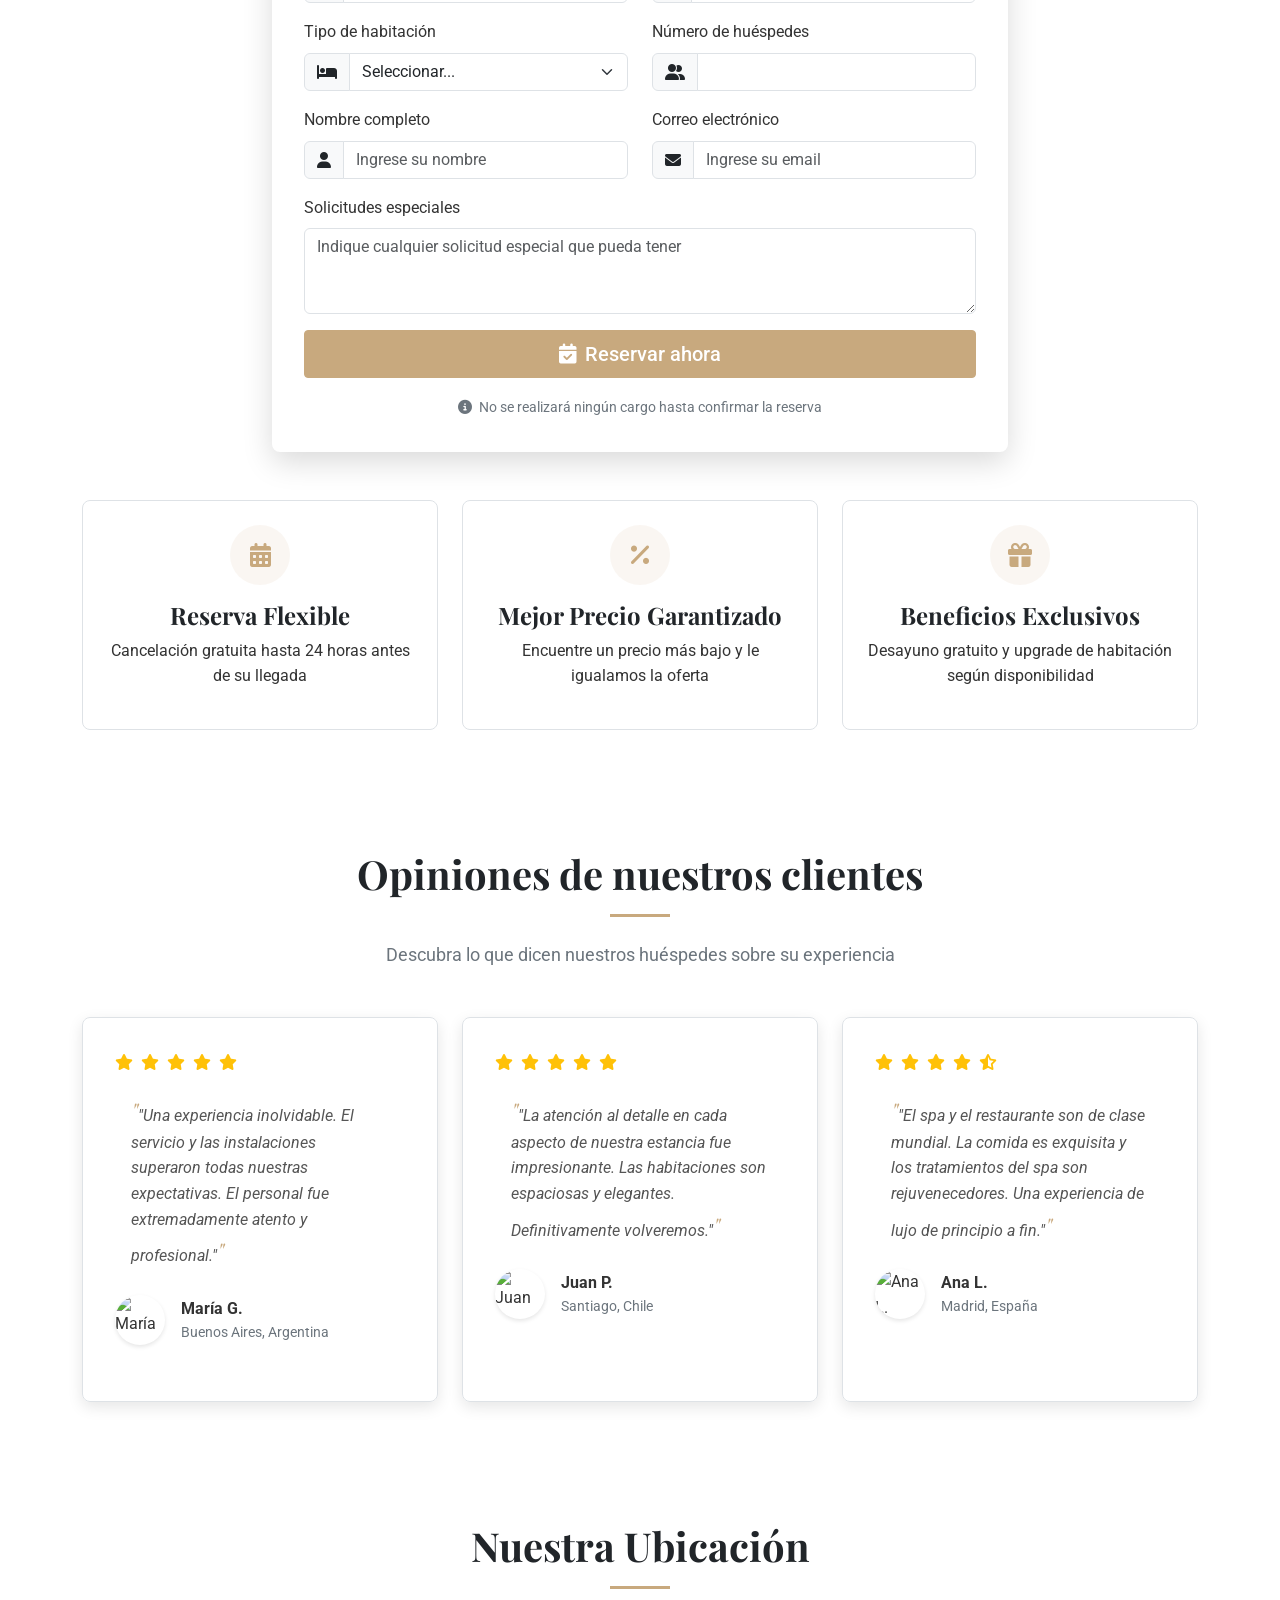
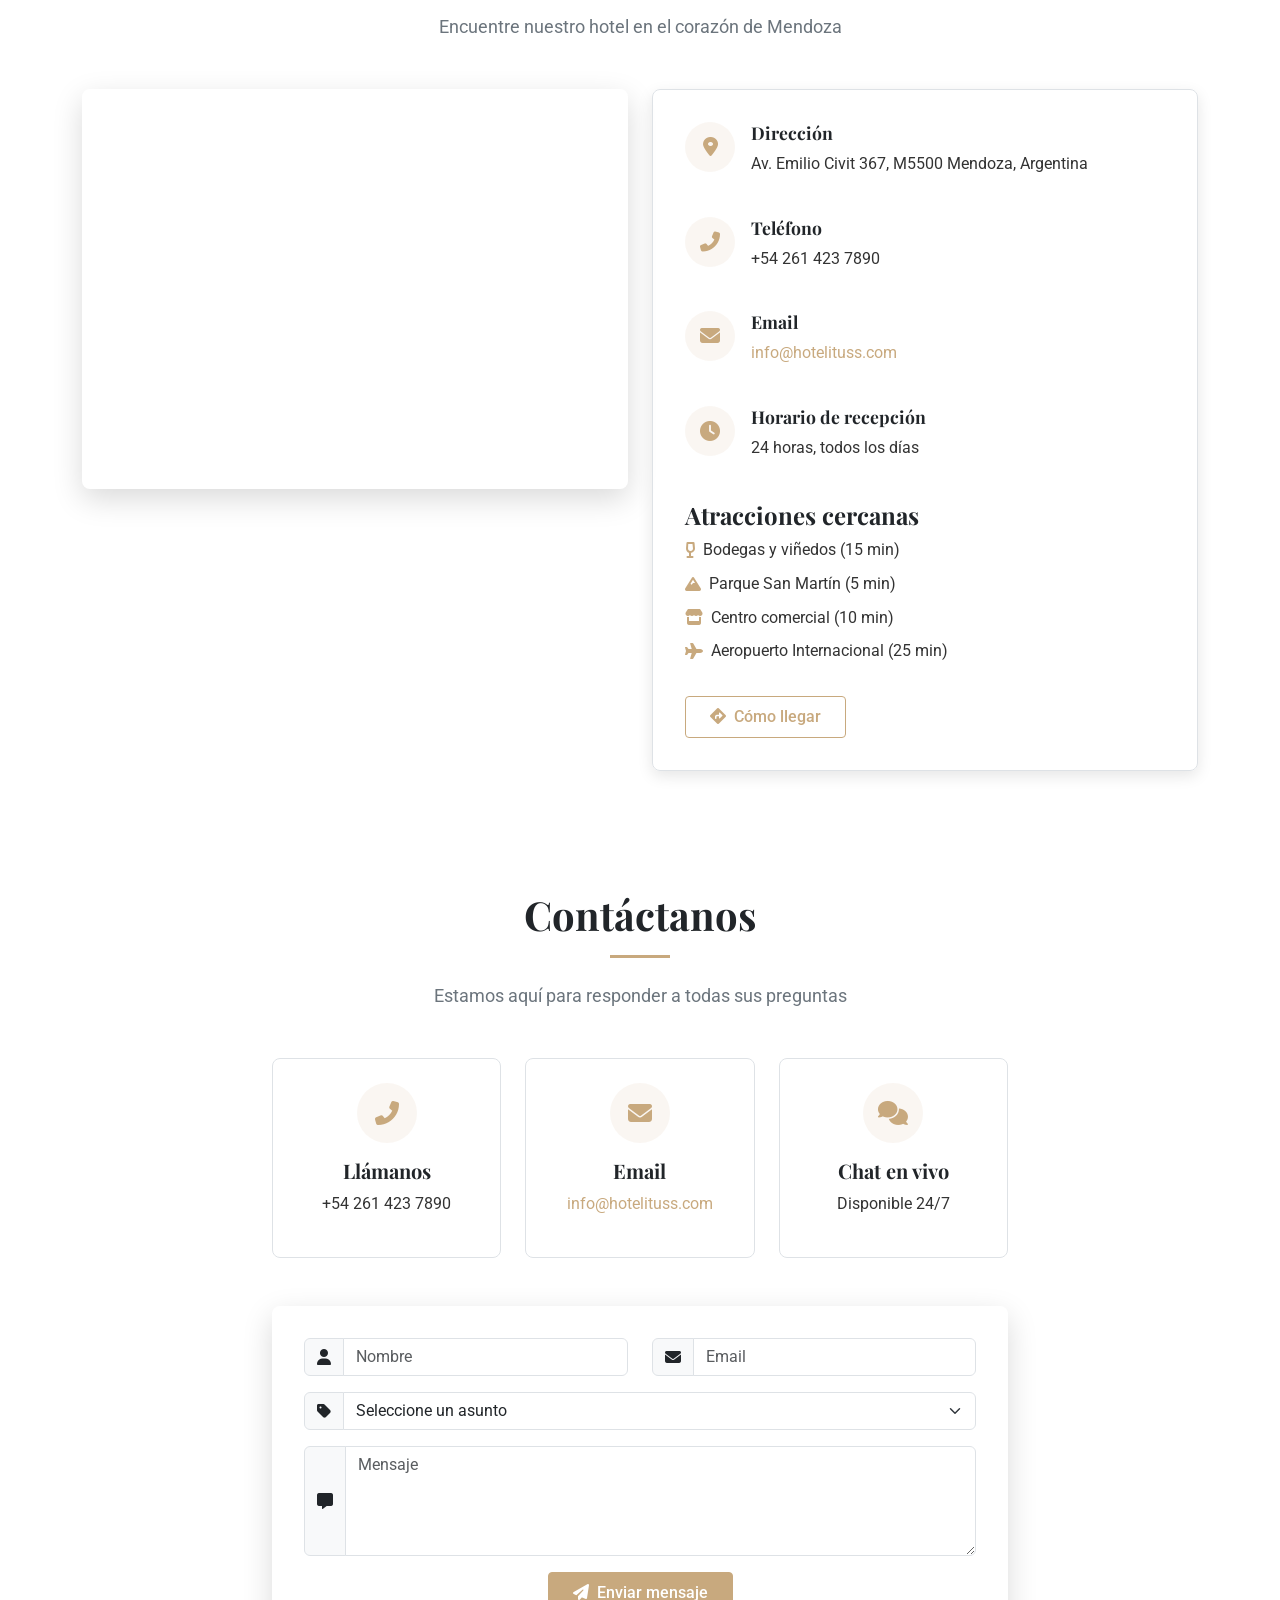
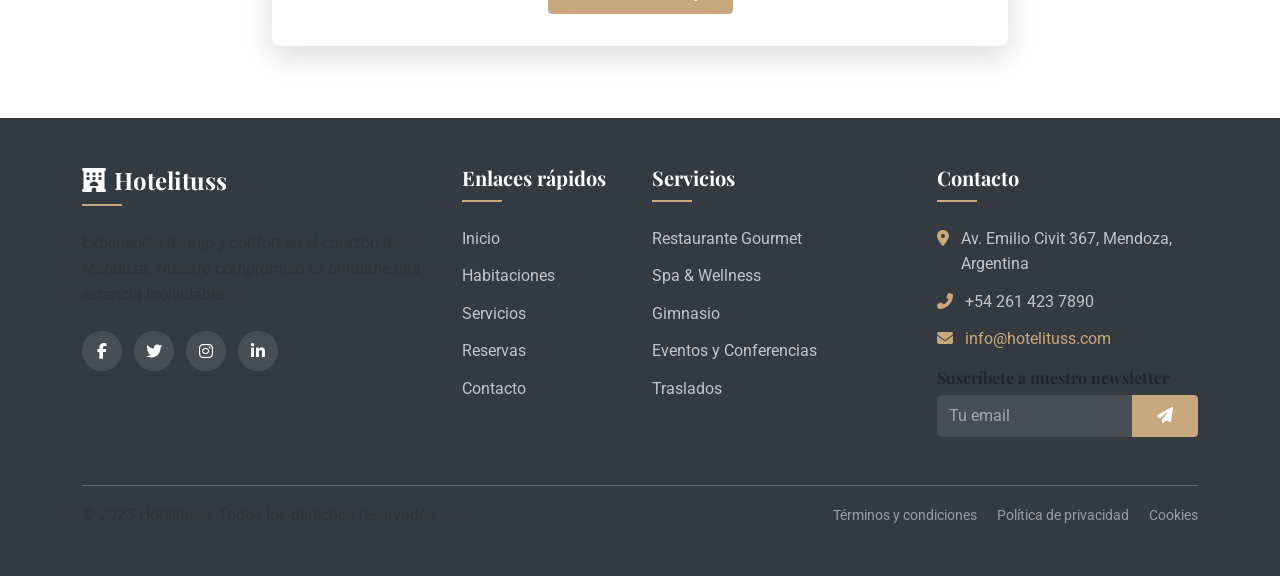
==== commit 8664764a: "Update index.html" ====
--- a/index.html
+++ b/index.html
@@ -91,12 +91,6 @@
                             <li><a class="dropdown-item d-flex align-items-center" href="#" id="myReservationsLink">
                                 <i class="fas fa-history me-2"></i>Mis reservas
                             </a></li>
-                            <!-- Enlace de administración (solo para admins) -->
-                            <li id="adminPanelLink" style="display: none;">
-                                <a class="dropdown-item d-flex align-items-center" href="#" id="showAdminPanel">
-                                    <i class="fas fa-cogs me-2"></i>Panel de Administración
-                                </a>
-                            </li>
                             <li><hr class="dropdown-divider"></li>
                             <li><a class="dropdown-item d-flex align-items-center" href="#" id="logoutLink">
                                 <i class="fas fa-sign-out-alt me-2"></i>Cerrar sesión
@@ -673,85 +667,78 @@
         </div>
     </section>
 
-    <!-- Panel de Administración Mejorado -->
+    <!-- Panel de Administración -->
     <section id="admin-panel" class="py-5" style="display: none;">
-        <div class="container-fluid">
+        <div class="container">
             <div class="row">
                 <div class="col-12">
                     <div class="d-flex justify-content-between align-items-center mb-4">
                         <h2 class="section-title">Panel de Administración</h2>
-                        <div class="admin-user-info d-flex align-items-center">
-                            <span class="badge bg-primary fs-6 me-3">
+                        <div class="admin-user-info">
+                            <span class="badge bg-primary fs-6">
                                 <i class="fas fa-user-shield me-2"></i>
                                 <span id="adminUserName">Administrador</span>
                             </span>
-                            <button class="btn btn-outline-secondary btn-sm" onclick="volverAlSitio()">
-                                <i class="fas fa-arrow-left me-2"></i>Volver al sitio
-                            </button>
                         </div>
                     </div>
                     
-                    <!-- Estadísticas Dashboard Mejoradas -->
+                    <!-- Estadísticas Dashboard -->
                     <div class="row mb-4">
                         <div class="col-md-3 mb-3">
-                            <div class="card bg-primary text-white h-100">
+                            <div class="card bg-primary text-white">
                                 <div class="card-body">
                                     <div class="d-flex justify-content-between">
                                         <div>
                                             <h4 id="totalUsuarios">0</h4>
                                             <p class="mb-0">Total Usuarios</p>
-                                            <small class="opacity-75">Registrados en el sistema</small>
                                         </div>
                                         <div class="align-self-center">
-                                            <i class="fas fa-users fa-2x opacity-75"></i>
+                                            <i class="fas fa-users fa-2x"></i>
                                         </div>
                                     </div>
                                 </div>
                             </div>
                         </div>
                         <div class="col-md-3 mb-3">
-                            <div class="card bg-success text-white h-100">
+                            <div class="card bg-success text-white">
                                 <div class="card-body">
                                     <div class="d-flex justify-content-between">
                                         <div>
                                             <h4 id="totalReservas">0</h4>
                                             <p class="mb-0">Total Reservas</p>
-                                            <small class="opacity-75">Todas las reservas</small>
                                         </div>
                                         <div class="align-self-center">
-                                            <i class="fas fa-calendar-check fa-2x opacity-75"></i>
+                                            <i class="fas fa-calendar-check fa-2x"></i>
                                         </div>
                                     </div>
                                 </div>
                             </div>
                         </div>
                         <div class="col-md-3 mb-3">
-                            <div class="card bg-warning text-white h-100">
+                            <div class="card bg-warning text-white">
                                 <div class="card-body">
                                     <div class="d-flex justify-content-between">
                                         <div>
                                             <h4 id="reservasActivas">0</h4>
                                             <p class="mb-0">Reservas Activas</p>
-                                            <small class="opacity-75">Confirmadas y pendientes</small>
                                         </div>
                                         <div class="align-self-center">
-                                            <i class="fas fa-bed fa-2x opacity-75"></i>
+                                            <i class="fas fa-bed fa-2x"></i>
                                         </div>
                                     </div>
                                 </div>
                             </div>
                         </div>
                         <div class="col-md-3 mb-3">
-                            <div class="card bg-info text-white h-100">
+                            <div class="card bg-info text-white">
                                 <div class="card-body">
                                     <div class="d-flex justify-content-between">
                                         <div>
                                             <h4 id="ingresosMes">$0</h4>
                                             <p class="mb-0">Ingresos del Mes</p>
-                                            <small class="opacity-75">Estimado por reservas</small>
                                         </div>
                                         <div class="align-self-center">
-                                            <i class="fas fa-dollar-sign fa-2x opacity-75"></i>
+                                            <i class="fas fa-dollar-sign fa-2x"></i>
                                         </div>
                                     </div>
                                 </div>
@@ -759,7 +746,7 @@
                         </div>
                     </div>
 
-                    <!-- Navegación de pestañas mejorada -->
+                    <!-- Navegación de pestañas -->
                     <ul class="nav nav-tabs mb-4" id="adminTabs" role="tablist">
                         <li class="nav-item" role="presentation">
                             <button class="nav-link active" id="reservas-tab" data-bs-toggle="tab" data-bs-target="#reservas-panel" type="button" role="tab">
@@ -771,34 +758,20 @@
                                 <i class="fas fa-users me-2"></i>Gestión de Huéspedes
                             </button>
                         </li>
-                        <li class="nav-item" role="presentation">
-                            <button class="nav-link" id="sistema-tab" data-bs-toggle="tab" data-bs-target="#sistema-panel" type="button" role="tab">
-                                <i class="fas fa-cogs me-2"></i>Gestión del Sistema
-                            </button>
-                        </li>
                     </ul>
 
-                    <!-- Contenido de las pestañas mejorado -->
+                    <!-- Contenido de las pestañas -->
                     <div class="tab-content" id="adminTabsContent">
-                        <!-- Panel de Reservas Mejorado -->
+                        <!-- Panel de Reservas -->
                         <div class="tab-pane fade show active" id="reservas-panel" role="tabpanel">
                             <div class="card">
                                 <div class="card-header d-flex justify-content-between align-items-center">
                                     <h5 class="mb-0">
-                                        <i class="fas fa-calendar-alt me-2"></i>Gestión de Reservas
+                                        <i class="fas fa-calendar-alt me-2"></i>Todas las Reservas
                                     </h5>
-                                    <div class="d-flex gap-2">
-                                        <div class="input-group" style="width: 250px;">
-                                            <span class="input-group-text"><i class="fas fa-search"></i></span>
-                                            <input type="text" class="form-control" id="searchReservas" placeholder="Buscar reservas...">
-                                        </div>
-                                        <button class="btn btn-success btn-sm" onclick="exportarReservas()">
-                                            <i class="fas fa-download me-1"></i>Exportar
-                                        </button>
-                                        <button class="btn btn-primary btn-sm" onclick="cargarReservasAdmin()">
-                                            <i class="fas fa-sync-alt me-1"></i>Actualizar
-                                        </button>
-                                    </div>
+                                    <button class="btn btn-primary btn-sm" onclick="cargarReservasAdmin()">
+                                        <i class="fas fa-sync-alt me-1"></i>Actualizar
+                                    </button>
                                 </div>
                                 <div class="card-body">
                                     <div id="reservasAdminLoading" class="text-center py-4">
@@ -818,7 +791,6 @@
                                                         <th>Habitación</th>
                                                         <th>Fecha Entrada</th>
                                                         <th>Fecha Salida</th>
-                                                        <th>Huéspedes</th>
                                                         <th>Estado</th>
                                                         <th>Total</th>
                                                         <th>Acciones</th>
@@ -834,25 +806,16 @@
                             </div>
                         </div>
 
-                        <!-- Panel de Usuarios Mejorado -->
+                        <!-- Panel de Usuarios -->
                         <div class="tab-pane fade" id="usuarios-panel" role="tabpanel">
                             <div class="card">
                                 <div class="card-header d-flex justify-content-between align-items-center">
                                     <h5 class="mb-0">
-                                        <i class="fas fa-users me-2"></i>Gestión de Huéspedes
+                                        <i class="fas fa-users me-2"></i>Todos los Huéspedes
                                     </h5>
-                                    <div class="d-flex gap-2">
-                                        <div class="input-group" style="width: 250px;">
-                                            <span class="input-group-text"><i class="fas fa-search"></i></span>
-                                            <input type="text" class="form-control" id="searchUsuarios" placeholder="Buscar huéspedes...">
-                                        </div>
-                                        <button class="btn btn-success btn-sm" onclick="crearNuevoHuesped()">
-                                            <i class="fas fa-plus me-1"></i>Nuevo Huésped
-                                        </button>
-                                        <button class="btn btn-primary btn-sm" onclick="cargarUsuariosAdmin()">
-                                            <i class="fas fa-sync-alt me-1"></i>Actualizar
-                                        </button>
-                                    </div>
+                                    <button class="btn btn-primary btn-sm" onclick="cargarUsuariosAdmin()">
+                                        <i class="fas fa-sync-alt me-1"></i>Actualizar
+                                    </button>
                                 </div>
                                 <div class="card-body">
                                     <div id="usuariosAdminLoading" class="text-center py-4">
@@ -870,143 +833,15 @@
                                                         <th>Nombre</th>
                                                         <th>Correo</th>
                                                         <th>Teléfono</th>
-                                                        <th>Fecha Registro</th>
                                                         <th>Total Reservas</th>
                                                         <th>Última Reserva</th>
                                                         <th>Estado</th>
-                                                        <th>Acciones</th>
                                                     </tr>
                                                 </thead>
                                                 <tbody id="usuariosAdminTableBody">
                                                     <!-- Los usuarios se cargarán aquí -->
                                                 </tbody>
                                             </table>
-                                        </div>
-                                    </div>
-                                </div>
-                            </div>
-                        </div>
-
-                        <!-- Nuevo Panel de Sistema -->
-                        <div class="tab-pane fade" id="sistema-panel" role="tabpanel">
-                            <div class="row">
-                                <div class="col-md-6 mb-4">
-                                    <div class="card">
-                                        <div class="card-header">
-                                            <h5 class="mb-0">
-                                                <i class="fas fa-user-cog me-2"></i>Gestión de Administradores
-                                            </h5>
-                                        </div>
-                                        <div class="card-body">
-                                            <div class="d-flex justify-content-between align-items-center mb-3">
-                                                <h6>Administradores del Sistema</h6>
-                                                <button class="btn btn-primary btn-sm" onclick="crearNuevoAdmin()">
-                                                    <i class="fas fa-plus me-1"></i>Nuevo Admin
-                                                </button>
-                                            </div>
-                                            <div class="table-responsive">
-                                                <table class="table table-sm">
-                                                    <thead>
-                                                        <tr>
-                                                            <th>Usuario</th>
-                                                            <th>Rol</th>
-                                                            <th>Estado</th>
-                                                            <th>Acciones</th>
-                                                        </tr>
-                                                    </thead>
-                                                    <tbody id="adminUsersTableBody">
-                                                        <!-- Los administradores se cargarán aquí -->
-                                                    </tbody>
-                                                </table>
-                                            </div>
-                                        </div>
-                                    </div>
-                                </div>
-                                <div class="col-md-6 mb-4">
-                                    <div class="card">
-                                        <div class="card-header">
-                                            <h5 class="mb-0">
-                                                <i class="fas fa-chart-bar me-2"></i>Estadísticas Detalladas
-                                            </h5>
-                                        </div>
-                                        <div class="card-body">
-                                            <div class="row">
-                                                <div class="col-6 mb-3">
-                                                    <div class="text-center">
-                                                        <h4 id="ocupacionHoy" class="text-primary">0%</h4>
-                                                        <small>Ocupación Hoy</small>
-                                                    </div>
-                                                </div>
-                                                <div class="col-6 mb-3">
-                                                    <div class="text-center">
-                                                        <h4 id="reservasHoy" class="text-success">0</h4>
-                                                        <small>Reservas Hoy</small>
-                                                    </div>
-                                                </div>
-                                                <div class="col-6 mb-3">
-                                                    <div class="text-center">
-                                                        <h4 id="checkInsHoy" class="text-warning">0</h4>
-                                                        <small>Check-ins Hoy</small>
-                                                    </div>
-                                                </div>
-                                                <div class="col-6 mb-3">
-                                                    <div class="text-center">
-                                                        <h4 id="checkOutsHoy" class="text-info">0</h4>
-                                                        <small>Check-outs Hoy</small>
-                                                    </div>
-                                                </div>
-                                            </div>
-                                        </div>
-                                    </div>
-                                </div>
-                            </div>
-                            <div class="row">
-                                <div class="col-12">
-                                    <div class="card">
-                                        <div class="card-header">
-                                            <h5 class="mb-0">
-                                                <i class="fas fa-tools me-2"></i>Configuración del Sistema
-                                            </h5>
-                                        </div>
-                                        <div class="card-body">
-                                            <form id="configForm">
-                                                <div class="row">
-                                                    <div class="col-md-4 mb-3">
-                                                        <label for="precioIndividual" class="form-label">Precio Habitación Individual</label>
-                                                        <div class="input-group">
-                                                            <span class="input-group-text">$</span>
-                                                            <input type="number" class="form-control" id="precioIndividual" value="120">
-                                                        </div>
-                                                    </div>
-                                                    <div class="col-md-4 mb-3">
-                                                        <label for="precioDoble" class="form-label">Precio Habitación Doble</label>
-                                                        <div class="input-group">
-                                                            <span class="input-group-text">$</span>
-                                                            <input type="number" class="form-control" id="precioDoble" value="180">
-                                                        </div>
-                                                    </div>
-                                                    <div class="col-md-4 mb-3">
-                                                        <label for="precioSuite" class="form-label">Precio Suite Ejecutiva</label>
-                                                        <div class="input-group">
-                                                            <span class="input-group-text">$</span>
-                                                            <input type="number" class="form-control" id="precioSuite" value="280">
-                                                        </div>
-                                                    </div>
-                                                </div>
-                                                <div class="row">
-                                                    <div class="col-md-6 mb-3">
-                                                        <label for="emailHotel" class="form-label">Email del Hotel</label>
-                                                        <input type="email" class="form-control" id="emailHotel" value="info@hotelituss.com">
-                                                    </div>
-                                                    <div class="col-md-6 mb-3">
-                                                        <label for="telefonoHotel" class="form-label">Teléfono del Hotel</label>
-                                                        <input type="tel" class="form-control" id="telefonoHotel" value="+54 261 423 7890">
-                                                    </div>
-                                                </div>
-                                                <button type="submit" class="btn btn-primary">
-                                                    <i class="fas fa-save me-2"></i>Guardar Configuración
-                                                </button>
-                                            </form>
                                         </div>
                                     </div>
                                 </div>
@@ -1306,107 +1141,6 @@
         </div>
     </div>
 
-    <!-- Modal para Editar Reserva (Admin) -->
-    <div class="modal fade" id="editReservationModal" tabindex="-1" aria-labelledby="editReservationModalLabel" aria-hidden="true">
-        <div class="modal-dialog modal-dialog-centered modal-lg">
-            <div class="modal-content">
-                <div class="modal-header">
-                    <h5 class="modal-title" id="editReservationModalLabel">Editar Reserva</h5>
-                    <button type="button" class="btn-close" data-bs-dismiss="modal" aria-label="Close"></button>
-                </div>
-                <div class="modal-body">
-                    <form id="editReservationForm">
-                        <input type="hidden" id="editReservationId">
-                        <div class="row">
-                            <div class="col-md-6 mb-3">
-                                <label for="editCheckIn" class="form-label">Fecha de entrada</label>
-                                <input type="date" class="form-control" id="editCheckIn" required>
-                            </div>
-                            <div class="col-md-6 mb-3">
-                                <label for="editCheckOut" class="form-label">Fecha de salida</label>
-                                <input type="date" class="form-control" id="editCheckOut" required>
-                            </div>
-                        </div>
-                        <div class="row">
-                            <div class="col-md-6 mb-3">
-                                <label for="editRoomType" class="form-label">Tipo de habitación</label>
-                                <select class="form-select" id="editRoomType" required>
-                                    <option value="individual">Habitación Individual</option>
-                                    <option value="doble">Habitación Doble</option>
-                                    <option value="suite">Suite Ejecutiva</option>
-                                </select>
-                            </div>
-                            <div class="col-md-6 mb-3">
-                                <label for="editGuests" class="form-label">Número de huéspedes</label>
-                                <input type="number" class="form-control" id="editGuests" min="1" max="4" required>
-                            </div>
-                        </div>
-                        <div class="row">
-                            <div class="col-md-6 mb-3">
-                                <label for="editReservationStatus" class="form-label">Estado</label>
-                                <select class="form-select" id="editReservationStatus" required>
-                                    <option value="confirmada">Confirmada</option>
-                                    <option value="pendiente">Pendiente</option>
-                                    <option value="cancelada">Cancelada</option>
-                                    <option value="completada">Completada</option>
-                                </select>
-                            </div>
-                            <div class="col-md-6 mb-3">
-                                <label for="editSpecialRequests" class="form-label">Solicitudes especiales</label>
-                                <textarea class="form-control" id="editSpecialRequests" rows="2"></textarea>
-                            </div>
-                        </div>
-                    </form>
-                </div>
-                <div class="modal-footer">
-                    <button type="button" class="btn btn-secondary" data-bs-dismiss="modal">Cancelar</button>
-                    <button type="button" class="btn btn-primary" onclick="guardarCambiosReserva()">Guardar Cambios</button>
-                </div>
-            </div>
-        </div>
-    </div>
-
-    <!-- Modal para Crear/Editar Huésped (Admin) -->
-    <div class="modal fade" id="editGuestModal" tabindex="-1" aria-labelledby="editGuestModalLabel" aria-hidden="true">
-        <div class="modal-dialog modal-dialog-centered">
-            <div class="modal-content">
-                <div class="modal-header">
-                    <h5 class="modal-title" id="editGuestModalLabel">Editar Huésped</h5>
-                    <button type="button" class="btn-close" data-bs-dismiss="modal" aria-label="Close"></button>
-                </div>
-                <div class="modal-body">
-                    <form id="editGuestForm">
-                        <input type="hidden" id="editGuestId">
-                        <div class="mb-3">
-                            <label for="editGuestName" class="form-label">Nombre completo</label>
-                            <input type="text" class="form-control" id="editGuestName" required>
-                        </div>
-                        <div class="mb-3">
-                            <label for="editGuestEmail" class="form-label">Correo electrónico</label>
-                            <input type="email" class="form-control" id="editGuestEmail" required>
-                        </div>
-                        <div class="mb-3">
-                            <label for="editGuestPhone" class="form-label">Teléfono</label>
-                            <input type="tel" class="form-control" id="editGuestPhone" required>
-                        </div>
-                        <div class="mb-3">
-                            <label for="editGuestStatus" class="form-label">Estado</label>
-                            <select class="form-select" id="editGuestStatus" required>
-                                <option value="activo">Activo</option>
-                                <option value="inactivo">Inactivo</option>
-                                <option value="bloqueado">Bloqueado</option>
-                            </select>
-                        </div>
-                    </form>
-                </div>
-                <div class="modal-footer">
-                    <button type="button" class="btn btn-secondary" data-bs-dismiss="modal">Cancelar</button>
-                    <button type="button" class="btn btn-primary" onclick="guardarCambiosHuesped()">Guardar Cambios</button>
-                </div>
-            </div>
-        </div>
-    </div>
-
     <!-- Scripts -->
     <script src="https://cdn.jsdelivr.net/npm/bootstrap@5.3.0-alpha1/dist/js/bootstrap.bundle.min.js"></script>
     <script src="https://cdnjs.cloudflare.com/ajax/libs/font-awesome/6.4.0/js/all.min.js"></script>
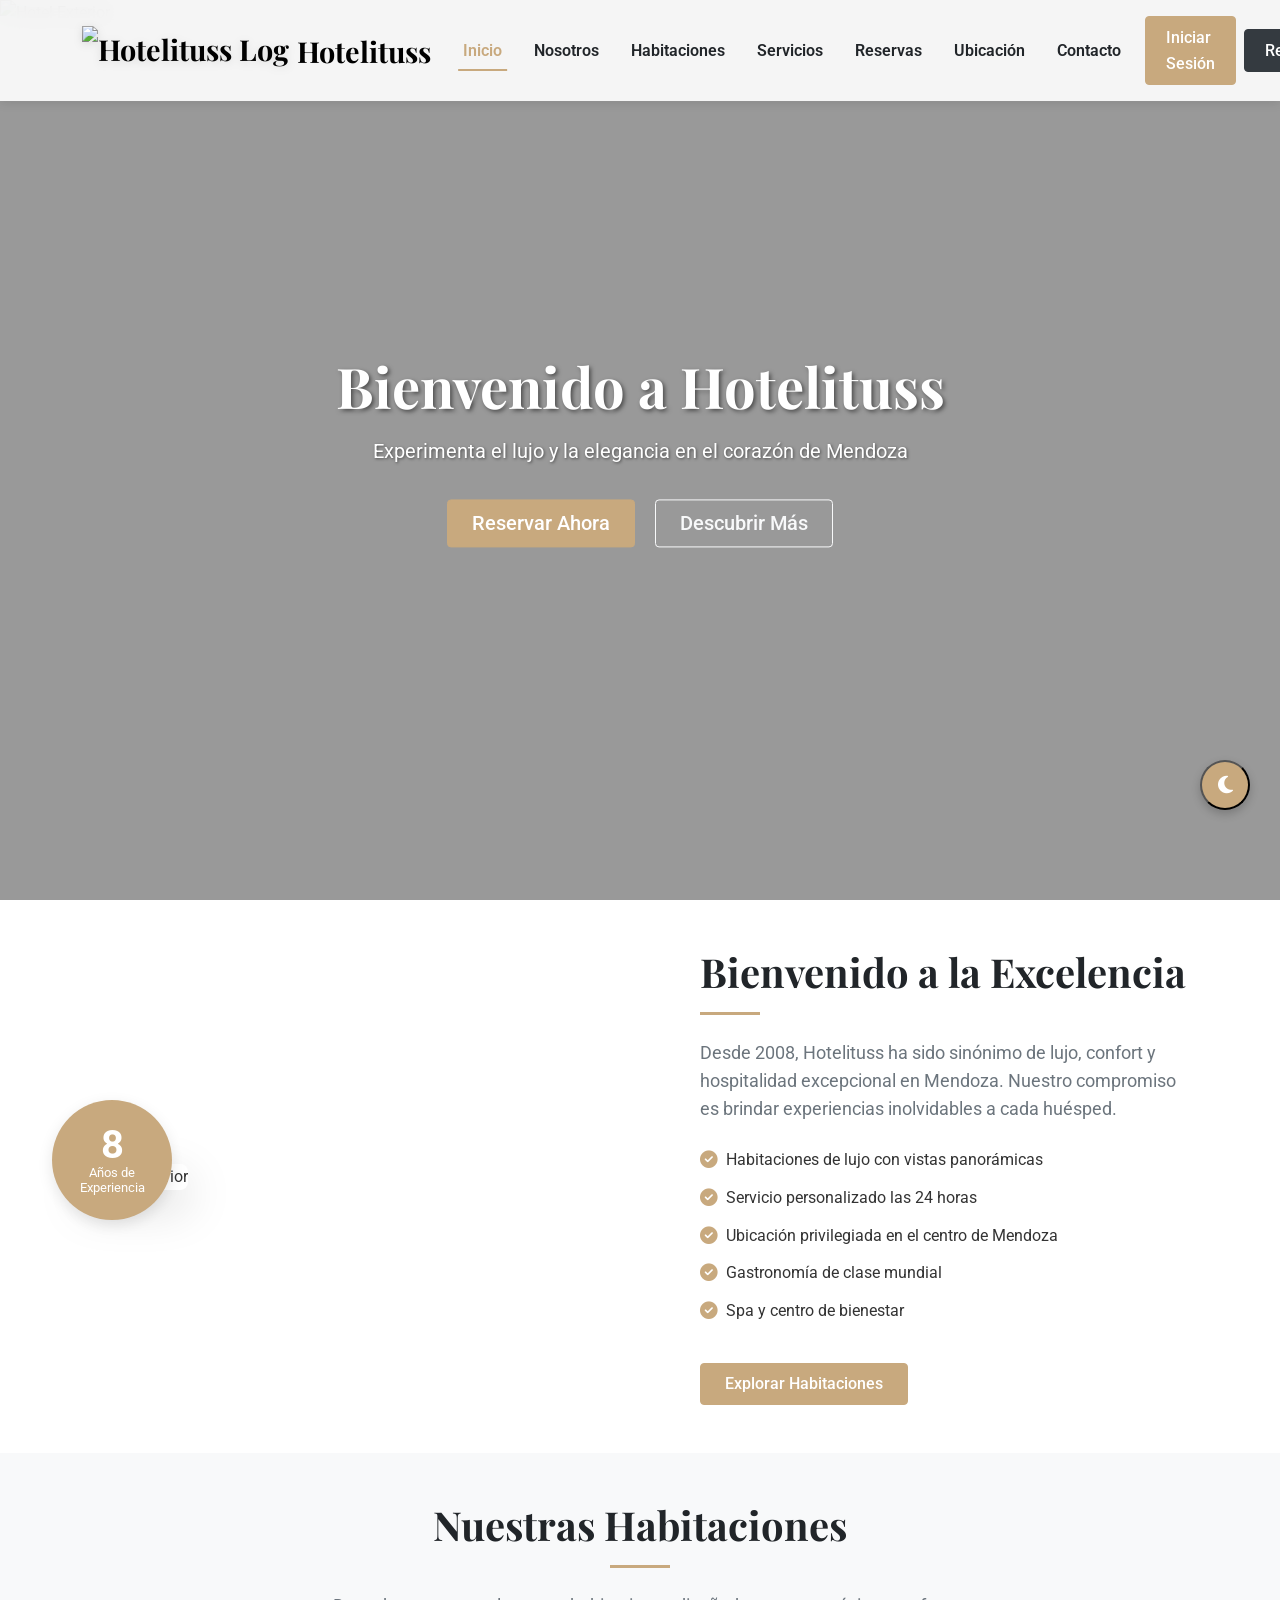
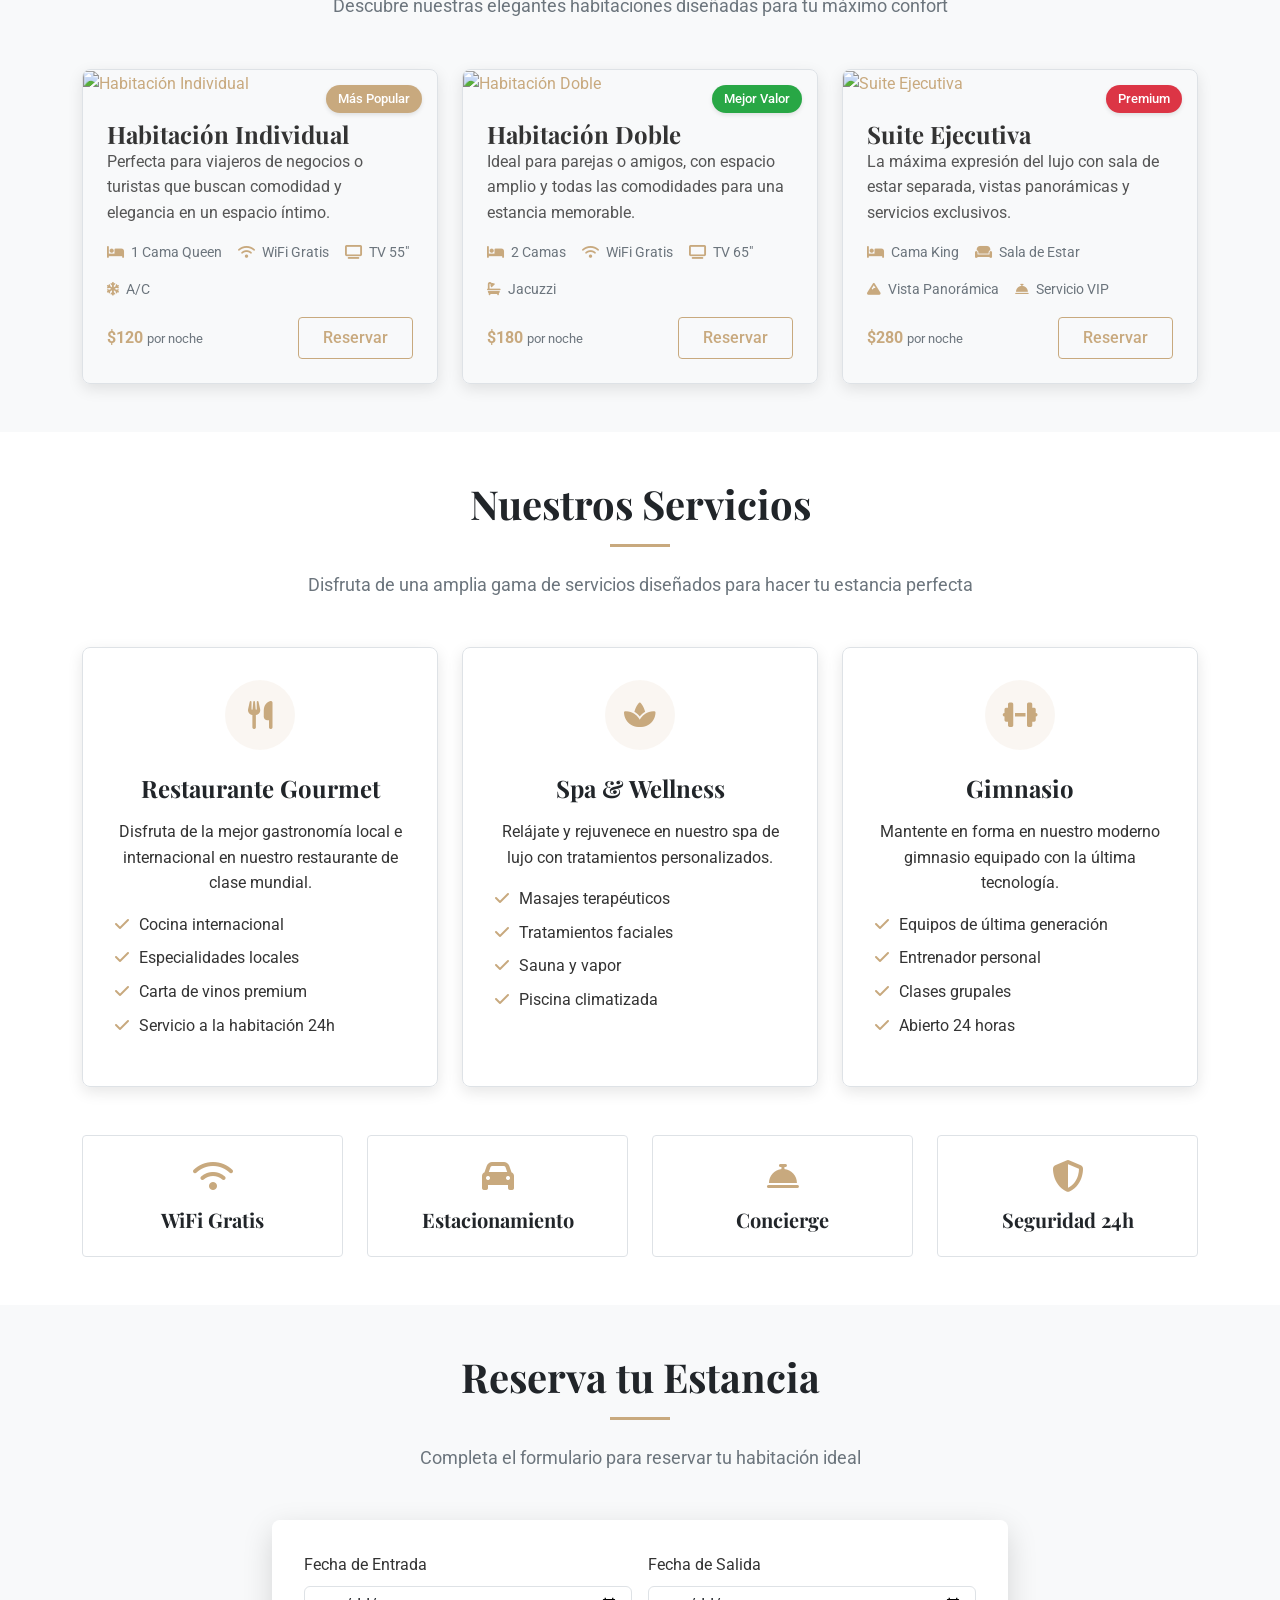
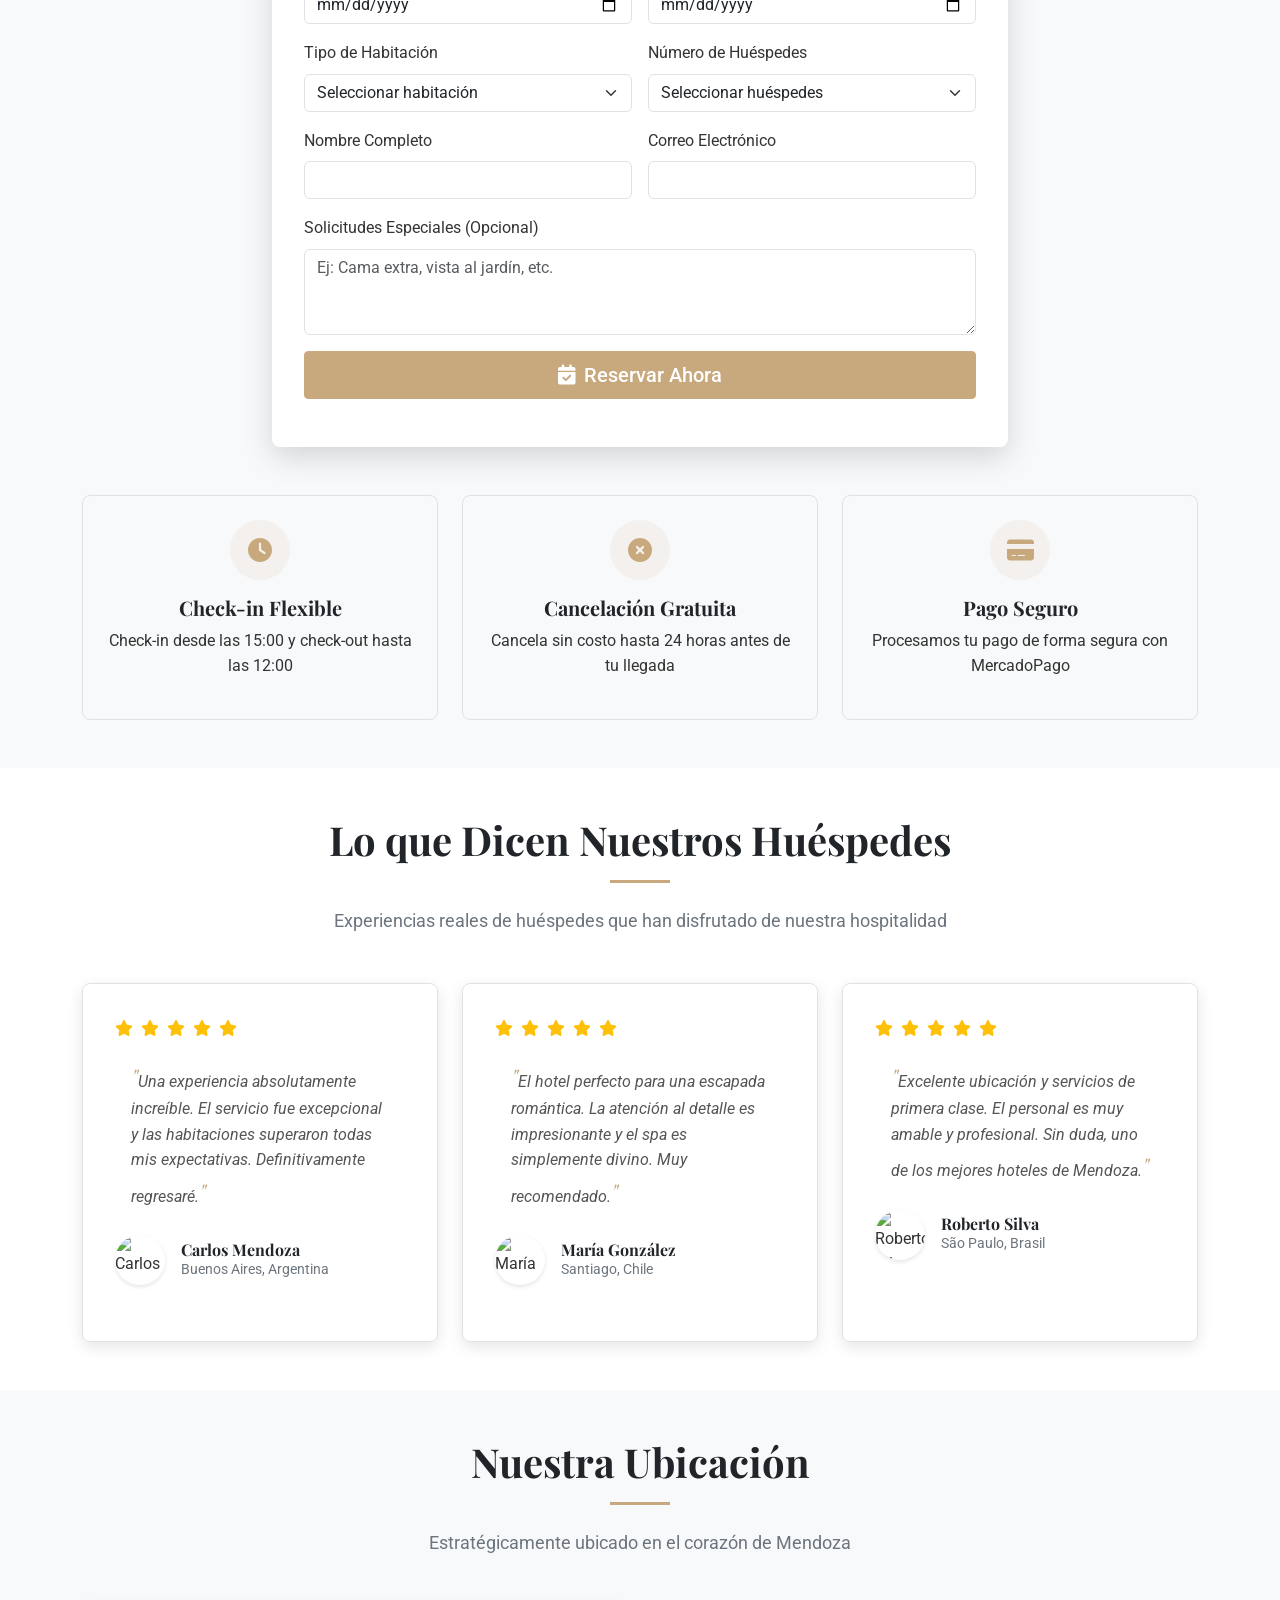
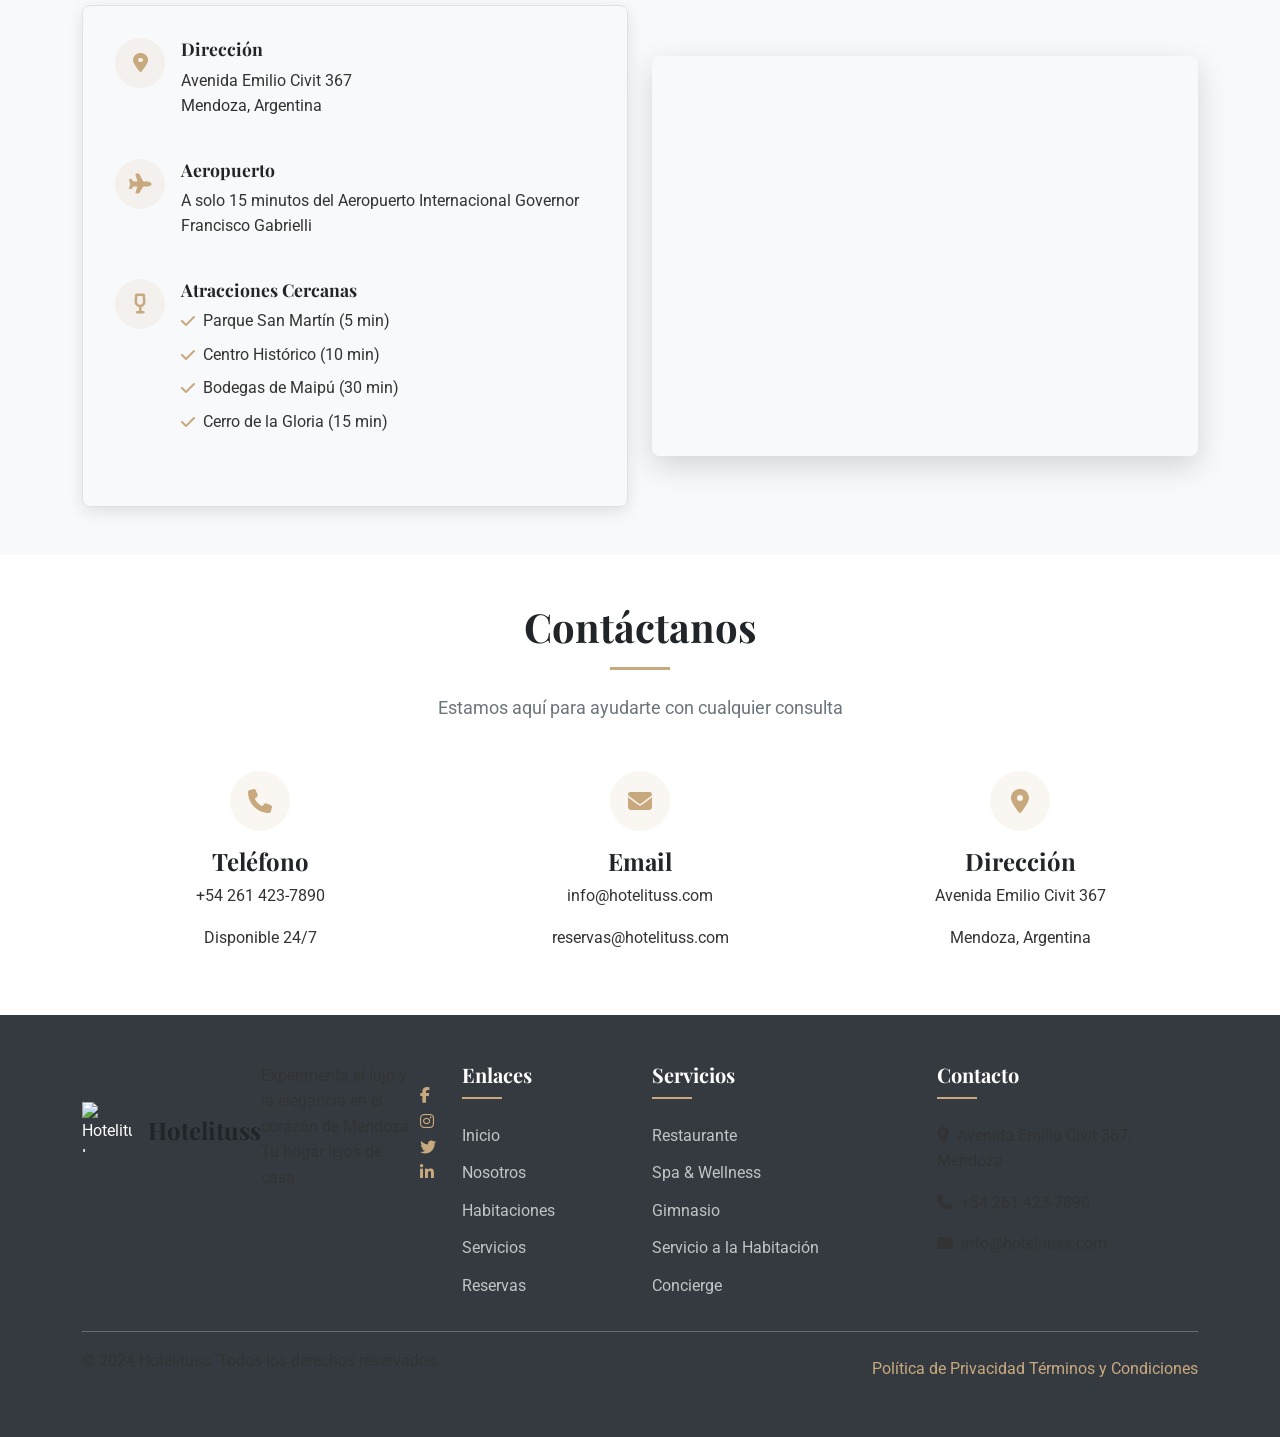
==== commit aae48e96: "Update index.html" ====
--- a/index.html
+++ b/index.html
@@ -3,43 +3,60 @@
 <head>
     <meta charset="UTF-8">
     <meta name="viewport" content="width=device-width, initial-scale=1.0">
-    <meta name="description" content="Hotelituss - Experiencia de lujo y confort en el corazón de Mendoza, Argentina">
-    <meta name="keywords" content="hotel, lujo, Mendoza, Argentina, alojamiento, spa, restaurante">
-    <title>Hotelituss - Experiencia de Lujo</title>
-
-    <!-- Fuentes -->
-    <link rel="preconnect" href="https://fonts.googleapis.com">
-    <link rel="preconnect" href="https://fonts.gstatic.com" crossorigin>
-    <link href="https://fonts.googleapis.com/css2?family=Playfair+Display:wght@400;500;600;700&family=Roboto:wght@300;400;500&display=swap" rel="stylesheet">
-
-    <!-- Estilos -->
-    <link href="https://cdn.jsdelivr.net/npm/bootstrap@5.3.0-alpha1/dist/css/bootstrap.min.css" rel="stylesheet">
-    <link href="https://cdn.jsdelivr.net/npm/aos@2.3.4/dist/aos.css" rel="stylesheet">
-    <link rel="stylesheet" href="https://unpkg.com/leaflet@1.7.1/dist/leaflet.css" />
+    <title>Hotelituss - Hotel de Lujo en Mendoza</title>
+    
+    <!-- Bootstrap CSS -->
+    <link href="https://cdn.jsdelivr.net/npm/bootstrap@5.3.0/dist/css/bootstrap.min.css" rel="stylesheet">
+    
+    <!-- Font Awesome -->
     <link rel="stylesheet" href="https://cdnjs.cloudflare.com/ajax/libs/font-awesome/6.4.0/css/all.min.css">
+    
+    <!-- Google Fonts -->
+    <link href="https://fonts.googleapis.com/css2?family=Playfair+Display:wght@400;700&family=Roboto:wght@300;400;500;700&display=swap" rel="stylesheet">
+    
+    <!-- AOS Animation Library -->
+    <link href="https://unpkg.com/aos@2.3.1/dist/aos.css" rel="stylesheet">
+    
+    <!-- Leaflet CSS -->
+    <link rel="stylesheet" href="https://unpkg.com/leaflet@1.9.4/dist/leaflet.css" />
+    
+    <!-- Custom CSS -->
     <link rel="stylesheet" href="style.css">
-
+    
+    <!-- Meta tags para SEO -->
+    <meta name="description" content="Hotelituss - Hotel de lujo en Mendoza, Argentina. Disfruta de habitaciones elegantes, servicios premium y una ubicación privilegiada en el corazón de Mendoza.">
+    <meta name="keywords" content="hotel, mendoza, lujo, habitaciones, turismo, argentina, hotelituss">
+    <meta name="author" content="Hotelituss">
+    
+    <!-- Open Graph para redes sociales -->
+    <meta property="og:title" content="Hotelituss - Hotel de Lujo en Mendoza">
+    <meta property="og:description" content="Disfruta de una experiencia única en nuestro hotel de lujo en Mendoza">
+    <meta property="og:type" content="website">
+    <meta property="og:url" content="https://hotelituss.com">
+    
     <!-- Favicon -->
-    <link rel="icon" href="https://th.bing.com/th/id/OIG2.BQbN5r6GvZewXhI4RZDT?w=32&h=32&rs=1&pid=ImgDetMain" type="image/x-icon">
-    <!-- MercadoPago -->
-    <script src="https://sdk.mercadopago.com/js/v2"></script>
+    <link rel="icon" type="image/x-icon" href="/favicon.ico">
 </head>
 <body>
-    <!-- Barra de navegación -->
-    <nav class="navbar navbar-expand-lg navbar-light fixed-top">
+    <!-- Navbar -->
+    <nav class="navbar navbar-expand-lg fixed-top">
         <div class="container">
-            <a class="navbar-brand d-flex align-items-center" href="#" aria-label="Hotelituss">
-                <span class="brand-text d-flex align-items-center">
-                    <i class="fas fa-hotel me-2"></i>Hotelituss
-                </span>
+            <a class="navbar-brand d-flex align-items-center" href="#inicio">
+                <img src="https://images.unsplash.com/photo-1566073771259-6a8506099945?ixlib=rb-4.0.3&ixid=M3wxMjA3fDB8MHxwaG90by1wYWdlfHx8fGVufDB8fHx8fA%3D%3D&auto=format&fit=crop&w=100&q=80" alt="Hotelituss Logo" class="logo me-2">
+                <span class="brand-text">Hotelituss</span>
             </a>
-            <button class="navbar-toggler" type="button" data-bs-toggle="collapse" data-bs-target="#navbarNav" aria-controls="navbarNav" aria-expanded="false" aria-label="Toggle navigation">
+            
+            <button class="navbar-toggler" type="button" data-bs-toggle="collapse" data-bs-target="#navbarNav">
                 <span class="navbar-toggler-icon"></span>
             </button>
+            
             <div class="collapse navbar-collapse" id="navbarNav">
-                <ul class="navbar-nav ms-auto">
+                <ul class="navbar-nav mx-auto">
                     <li class="nav-item">
                         <a class="nav-link active" href="#inicio">Inicio</a>
+                    </li>
+                    <li class="nav-item">
+                        <a class="nav-link" href="#bienvenida">Nosotros</a>
                     </li>
                     <li class="nav-item">
                         <a class="nav-link" href="#habitaciones">Habitaciones</a>
@@ -51,201 +68,363 @@
                         <a class="nav-link" href="#reservas">Reservas</a>
                     </li>
                     <li class="nav-item">
-                        <a class="nav-link" href="#opiniones">Opiniones</a>
+                        <a class="nav-link" href="#ubicacion">Ubicación</a>
                     </li>
                     <li class="nav-item">
                         <a class="nav-link" href="#contacto">Contacto</a>
                     </li>
-                    <li class="nav-item">
-                        <a class="nav-link btn btn-login" href="#" id="loginLink">
-                            <i class="fas fa-user-circle me-1"></i>Iniciar sesión
-                        </a>
-                    </li>
-                    <li class="nav-item">
-                        <a class="nav-link btn btn-create-user" href="#" id="createUserLink">
-                            <i class="fas fa-user-plus me-1"></i>Crear Usuario
-                        </a>
-                    </li>
+                </ul>
+                
+                <div class="d-flex align-items-center">
+                    <!-- Enlaces de login/registro (para usuarios no logueados) -->
+                    <a href="#" class="nav-link btn-login" id="loginLink">Iniciar Sesión</a>
+                    <a href="#" class="nav-link btn-create-user" id="createUserLink">Registrarse</a>
                     
-                    <!-- Perfil de usuario -->
-                    <li class="nav-item dropdown" id="userProfileDropdown" style="display: none;">
-                        <a class="nav-link dropdown-toggle" href="#" id="userDropdown" role="button" data-bs-toggle="dropdown" aria-expanded="false">
-                            <div class="user-avatar-circle">
-                                <span id="userInitials">U</span>
-                            </div>
+                    <!-- Dropdown de perfil de usuario (para usuarios logueados) -->
+                    <div class="dropdown" id="userProfileDropdown" style="display: none;">
+                        <a class="dropdown-toggle text-decoration-none" href="#" role="button" data-bs-toggle="dropdown" aria-expanded="false">
+                            <div class="user-avatar-circle" id="userInitials">U</div>
                             <span id="userDisplayName">Usuario</span>
                         </a>
-                        <ul class="dropdown-menu dropdown-menu-end" aria-labelledby="userDropdown">
-                            <li class="dropdown-header">
-                                <div class="user-profile-header d-flex align-items-center">
-                                    <div class="user-avatar">
-                                        <i class="fas fa-user"></i>
-                                    </div>
-                                    <div class="user-info">
-                                        <h6 id="userFullName" class="mb-1">Nombre Completo</h6>
-                                        <p id="userEmail" class="text-muted small mb-0">correo@ejemplo.com</p>
-                                    </div>
+                        <ul class="dropdown-menu dropdown-menu-end">
+                            <li class="user-profile-header d-flex align-items-center">
+                                <div class="user-avatar" id="userInitialsLarge">U</div>
+                                <div>
+                                    <div class="fw-bold" id="userFullName">Usuario</div>
+                                    <small class="text-muted" id="userEmail">usuario@email.com</small>
                                 </div>
                             </li>
                             <li><hr class="dropdown-divider"></li>
-                            <li><a class="dropdown-item d-flex align-items-center" href="#" id="myReservationsLink">
-                                <i class="fas fa-history me-2"></i>Mis reservas
-                            </a></li>
+                            <li><a class="dropdown-item" href="#" id="myReservationsLink"><i class="fas fa-calendar-alt me-2"></i>Mis Reservas</a></li>
                             <li><hr class="dropdown-divider"></li>
-                            <li><a class="dropdown-item d-flex align-items-center" href="#" id="logoutLink">
-                                <i class="fas fa-sign-out-alt me-2"></i>Cerrar sesión
-                            </a></li>
+                            <li><a class="dropdown-item text-danger" href="#" id="logoutLink"><i class="fas fa-sign-out-alt me-2"></i>Cerrar Sesión</a></li>
                         </ul>
-                    </li>
-                </ul>
+                    </div>
+                </div>
             </div>
         </div>
     </nav>
 
     <!-- Hero Section -->
     <header id="inicio" class="hero">
-        <div class="hero-overlay"></div>
-        <div id="heroCarousel" class="carousel slide carousel-fade" data-bs-ride="carousel">
+        <div id="heroCarousel" class="carousel slide carousel-fade" data-bs-ride="carousel" data-bs-interval="5000">
             <div class="carousel-inner">
                 <div class="carousel-item active">
-                    <img src="https://images.unsplash.com/photo-1566073771259-6a8506099945?ixlib=rb-4.0.3&ixid=M3wxMjA3fDB8MHxwaG90by1wYWdlfHx8fGVufDB8fHx8fA%3D%3D&auto=format&fit=crop&w=2070&q=80" class="d-block w-100" alt="Vista exterior de Hotelituss">
+                    <img src="https://images.unsplash.com/photo-1566073771259-6a8506099945?ixlib=rb-4.0.3&ixid=M3wxMjA3fDB8MHxwaG90by1wYWdlfHx8fGVufDB8fHx8fA%3D%3D&auto=format&fit=crop&w=2000&q=80" class="d-block w-100" alt="Hotel Exterior">
                 </div>
                 <div class="carousel-item">
-                    <img src="https://images.unsplash.com/photo-1578683010236-d716f9a3f461?ixlib=rb-4.0.3&ixid=M3wxMjA3fDB8MHxwaG90by1wYWdlfHx8fGVufDB8fHx8fA%3D%3D&auto=format&fit=crop&w=2070&q=80" class="d-block w-100" alt="Habitación de lujo con vista panorámica">
+                    <img src="https://images.unsplash.com/photo-1571896349842-33c89424de2d?ixlib=rb-4.0.3&ixid=M3wxMjA3fDB8MHxwaG90by1wYWdlfHx8fGVufDB8fHx8fA%3D%3D&auto=format&fit=crop&w=2000&q=80" class="d-block w-100" alt="Hotel Lobby">
                 </div>
                 <div class="carousel-item">
-                    <img src="https://images.unsplash.com/photo-1571896349842-33c89424de2d?ixlib=rb-4.0.3&ixid=M3wxMjA3fDB8MHxwaG90by1wYWdlfHx8fGVufDB8fHx8fA%3D%3D&auto=format&fit=crop&w=2080&q=80" class="d-block w-100" alt="Piscina infinita con vista al mar">
-                </div>
-            </div>
-            <button class="carousel-control-prev" type="button" data-bs-target="#heroCarousel" data-bs-slide="prev">
-                <span class="carousel-control-prev-icon" aria-hidden="true"></span>
-                <span class="visually-hidden">Anterior</span>
-            </button>
-            <button class="carousel-control-next" type="button" data-bs-target="#heroCarousel" data-bs-slide="next">
-                <span class="carousel-control-next-icon" aria-hidden="true"></span>
-                <span class="visually-hidden">Siguiente</span>
-            </button>
-        </div>
+                    <img src="https://images.unsplash.com/photo-1582719478250-c89cae4dc85b?ixlib=rb-4.0.3&ixid=M3wxMjA3fDB8MHxwaG90by1wYWdlfHx8fGVufDB8fHx8fA%3D%3D&auto=format&fit=crop&w=2000&q=80" class="d-block w-100" alt="Hotel Room">
+                </div>
+            </div>
+        </div>
+        
+        <div class="hero-overlay"></div>
+        
         <div class="hero-content">
-            <h1 class="display-3" data-aos="fade-up">Bienvenido a Hotelituss</h1>
-            <p class="lead" data-aos="fade-up" data-aos-delay="100">Descubre el lujo y la comodidad en cada detalle</p>
-            <div data-aos="fade-up" data-aos-delay="200">
-                <a href="#reservas" class="btn btn-primary btn-lg mt-3">
-                    <i class="fas fa-calendar-check me-2"></i>Reservar ahora
-                </a>
-                <a href="#habitaciones" class="btn btn-outline-light btn-lg mt-3 ms-2">
-                    <i class="fas fa-bed me-2"></i>Ver habitaciones
-                </a>
+            <h1 data-aos="fade-up" data-aos-delay="300">Bienvenido a Hotelituss</h1>
+            <p data-aos="fade-up" data-aos-delay="500">Experimenta el lujo y la elegancia en el corazón de Mendoza</p>
+            <div data-aos="fade-up" data-aos-delay="700">
+                <a href="#reservas" class="btn btn-primary btn-lg me-3">Reservar Ahora</a>
+                <a href="#bienvenida" class="btn btn-outline-light btn-lg">Descubrir Más</a>
             </div>
         </div>
     </header>
 
-    <!-- Bienvenida Section -->
+    <!-- Panel de Administración (oculto por defecto) -->
+    <div id="admin-panel" style="display: none;" class="admin-panel">
+        <div class="container-fluid">
+            <!-- Header del Panel de Administración -->
+            <div class="admin-header py-3 mb-4">
+                <div class="row align-items-center">
+                    <div class="col">
+                        <h2 class="mb-0"><i class="fas fa-tachometer-alt me-2"></i>Panel de Administración</h2>
+                        <p class="mb-0 text-muted">Bienvenido, <span id="adminUserName">Administrador</span></p>
+                    </div>
+                    <div class="col-auto">
+                        <button class="btn btn-outline-danger" onclick="location.reload()">
+                            <i class="fas fa-sign-out-alt me-2"></i>Salir del Panel
+                        </button>
+                    </div>
+                </div>
+            </div>
+
+            <!-- Estadísticas Generales -->
+            <div class="row mb-4">
+                <div class="col-lg-3 col-md-6 mb-3">
+                    <div class="card stat-card bg-primary text-white">
+                        <div class="card-body">
+                            <div class="d-flex justify-content-between">
+                                <div>
+                                    <h3 class="mb-0" id="totalUsuarios">0</h3>
+                                    <p class="mb-0">Total Usuarios</p>
+                                </div>
+                                <div class="stat-icon">
+                                    <i class="fas fa-users"></i>
+                                </div>
+                            </div>
+                        </div>
+                    </div>
+                </div>
+                <div class="col-lg-3 col-md-6 mb-3">
+                    <div class="card stat-card bg-success text-white">
+                        <div class="card-body">
+                            <div class="d-flex justify-content-between">
+                                <div>
+                                    <h3 class="mb-0" id="totalReservas">0</h3>
+                                    <p class="mb-0">Total Reservas</p>
+                                </div>
+                                <div class="stat-icon">
+                                    <i class="fas fa-calendar-check"></i>
+                                </div>
+                            </div>
+                        </div>
+                    </div>
+                </div>
+                <div class="col-lg-3 col-md-6 mb-3">
+                    <div class="card stat-card bg-warning text-white">
+                        <div class="card-body">
+                            <div class="d-flex justify-content-between">
+                                <div>
+                                    <h3 class="mb-0" id="reservasActivas">0</h3>
+                                    <p class="mb-0">Reservas Activas</p>
+                                </div>
+                                <div class="stat-icon">
+                                    <i class="fas fa-clock"></i>
+                                </div>
+                            </div>
+                        </div>
+                    </div>
+                </div>
+                <div class="col-lg-3 col-md-6 mb-3">
+                    <div class="card stat-card bg-info text-white">
+                        <div class="card-body">
+                            <div class="d-flex justify-content-between">
+                                <div>
+                                    <h3 class="mb-0" id="ingresosMes">$0</h3>
+                                    <p class="mb-0">Ingresos del Mes</p>
+                                </div>
+                                <div class="stat-icon">
+                                    <i class="fas fa-dollar-sign"></i>
+                                </div>
+                            </div>
+                        </div>
+                    </div>
+                </div>
+            </div>
+
+            <!-- Tabs de Administración -->
+            <ul class="nav nav-tabs mb-4" id="adminTabs" role="tablist">
+                <li class="nav-item" role="presentation">
+                    <button class="nav-link active" id="reservas-tab" data-bs-toggle="tab" data-bs-target="#reservas-admin" type="button" role="tab">
+                        <i class="fas fa-calendar-alt me-2"></i>Reservas
+                    </button>
+                </li>
+                <li class="nav-item" role="presentation">
+                    <button class="nav-link" id="usuarios-tab" data-bs-toggle="tab" data-bs-target="#usuarios-admin" type="button" role="tab">
+                        <i class="fas fa-users me-2"></i>Usuarios
+                    </button>
+                </li>
+            </ul>
+
+            <!-- Contenido de las Tabs -->
+            <div class="tab-content" id="adminTabsContent">
+                <!-- Tab Reservas -->
+                <div class="tab-pane fade show active" id="reservas-admin" role="tabpanel">
+                    <div class="card">
+                        <div class="card-header">
+                            <h5 class="mb-0"><i class="fas fa-calendar-alt me-2"></i>Gestión de Reservas</h5>
+                        </div>
+                        <div class="card-body">
+                            <div id="reservasAdminLoading" class="text-center py-4">
+                                <div class="spinner-border text-primary" role="status">
+                                    <span class="visually-hidden">Cargando...</span>
+                                </div>
+                                <p class="mt-2">Cargando reservas...</p>
+                            </div>
+                            <div id="reservasAdminContent" style="display: none;">
+                                <div class="table-responsive">
+                                    <table class="table table-striped table-hover">
+                                        <thead class="table-dark">
+                                            <tr>
+                                                <th>ID</th>
+                                                <th>Huésped</th>
+                                                <th>Email</th>
+                                                <th>Habitación</th>
+                                                <th>Check-in</th>
+                                                <th>Check-out</th>
+                                                <th>Estado</th>
+                                                <th>Total</th>
+                                                <th>Acciones</th>
+                                            </tr>
+                                        </thead>
+                                        <tbody id="reservasAdminTableBody">
+                                            <!-- Las reservas se cargarán aquí dinámicamente -->
+                                        </tbody>
+                                    </table>
+                                </div>
+                            </div>
+                        </div>
+                    </div>
+                </div>
+
+                <!-- Tab Usuarios -->
+                <div class="tab-pane fade" id="usuarios-admin" role="tabpanel">
+                    <div class="card">
+                        <div class="card-header">
+                            <h5 class="mb-0"><i class="fas fa-users me-2"></i>Gestión de Usuarios</h5>
+                        </div>
+                        <div class="card-body">
+                            <div id="usuariosAdminLoading" class="text-center py-4">
+                                <div class="spinner-border text-primary" role="status">
+                                    <span class="visually-hidden">Cargando...</span>
+                                </div>
+                                <p class="mt-2">Cargando usuarios...</p>
+                            </div>
+                            <div id="usuariosAdminContent" style="display: none;">
+                                <div class="table-responsive">
+                                    <table class="table table-striped table-hover">
+                                        <thead class="table-dark">
+                                            <tr>
+                                                <th>ID</th>
+                                                <th>Nombre</th>
+                                                <th>Email</th>
+                                                <th>Teléfono</th>
+                                                <th>Total Reservas</th>
+                                                <th>Última Reserva</th>
+                                                <th>Estado</th>
+                                            </tr>
+                                        </thead>
+                                        <tbody id="usuariosAdminTableBody">
+                                            <!-- Los usuarios se cargarán aquí dinámicamente -->
+                                        </tbody>
+                                    </table>
+                                </div>
+                            </div>
+                        </div>
+                    </div>
+                </div>
+            </div>
+        </div>
+    </div>
+
+    <!-- Sección Bienvenida -->
     <section id="bienvenida" class="py-5">
         <div class="container">
             <div class="row align-items-center">
                 <div class="col-lg-6" data-aos="fade-right">
-                    <h2 class="section-title">Bienvenidos a Hotelituss</h2>
-                    <div class="section-divider"></div>
-                    <p class="lead">Experimenta el lujo y la comodidad en nuestro exclusivo hotel.</p>
-                    <p>En Hotelituss, nos dedicamos a proporcionar una experiencia inolvidable a nuestros huéspedes. Desde nuestras lujosas habitaciones hasta nuestros servicios de primera clase, cada detalle está diseñado para superar sus expectativas.</p>
-                    <ul class="feature-list">
-                        <li><i class="fas fa-check-circle"></i> Ubicación privilegiada en el corazón de Mendoza</li>
-                        <li><i class="fas fa-check-circle"></i> Habitaciones de lujo con vistas panorámicas</li>
-                        <li><i class="fas fa-check-circle"></i> Restaurante gourmet con cocina internacional</li>
-                        <li><i class="fas fa-check-circle"></i> Spa y centro de bienestar completo</li>
-                    </ul>
-                    <a href="#habitaciones" class="btn btn-outline-primary mt-3">
-                        <i class="fas fa-arrow-right me-2"></i>Explorar habitaciones
-                    </a>
+                    <div class="image-container position-relative">
+                        <img src="https://images.unsplash.com/photo-1578662996442-48f60103fc96?ixlib=rb-4.0.3&ixid=M3wxMjA3fDB8MHxwaG90by1wYWdlfHx8fGVufDB8fHx8fA%3D%3D&auto=format&fit=crop&w=800&q=80" alt="Hotel Interior" class="img-fluid rounded-3 shadow-lg">
+                        <div class="experience-badge">
+                            <div class="years">15</div>
+                            <div class="text">Años de<br>Experiencia</div>
+                        </div>
+                    </div>
                 </div>
                 <div class="col-lg-6" data-aos="fade-left">
-                    <div class="image-container">
-                        <img src="https://www.frontsigns.com/wp-content/uploads/2022/02/luxury-hotel-lobby-designs.jpg" alt="Lobby de Hotelituss" class="img-fluid rounded shadow-lg">
-                        <div class="experience-badge">
-                            <span class="years">10</span>
-                            <span class="text">Años de<br>Excelencia</span>
-                        </div>
+                    <div class="ps-lg-5">
+                        <h2 class="section-title">Bienvenido a la Excelencia</h2>
+                        <div class="section-divider"></div>
+                        <p class="section-subtitle">Desde 2008, Hotelituss ha sido sinónimo de lujo, confort y hospitalidad excepcional en Mendoza. Nuestro compromiso es brindar experiencias inolvidables a cada huésped.</p>
+                        
+                        <ul class="feature-list">
+                            <li><i class="fas fa-check-circle"></i> Habitaciones de lujo con vistas panorámicas</li>
+                            <li><i class="fas fa-check-circle"></i> Servicio personalizado las 24 horas</li>
+                            <li><i class="fas fa-check-circle"></i> Ubicación privilegiada en el centro de Mendoza</li>
+                            <li><i class="fas fa-check-circle"></i> Gastronomía de clase mundial</li>
+                            <li><i class="fas fa-check-circle"></i> Spa y centro de bienestar</li>
+                        </ul>
+                        
+                        <a href="#habitaciones" class="btn btn-primary mt-4">Explorar Habitaciones</a>
                     </div>
                 </div>
             </div>
         </div>
     </section>
 
-    <!-- Habitaciones Section -->
-    <section id="habitaciones" class="py-5">
+    <!-- Sección Habitaciones -->
+    <section id="habitaciones" class="py-5 bg-light">
         <div class="container">
-            <h2 class="section-title text-center" data-aos="fade-up">Nuestras Habitaciones</h2>
-            <div class="section-divider mx-auto"></div>
-            <p class="section-subtitle text-center mb-5" data-aos="fade-up">Descubra nuestras elegantes habitaciones diseñadas para su máximo confort</p>
-
-            <div class="row">
-                <div class="col-md-4 mb-4" data-aos="fade-up" data-aos-delay="100">
+            <div class="text-center mb-5" data-aos="fade-up">
+                <h2 class="section-title">Nuestras Habitaciones</h2>
+                <div class="section-divider mx-auto"></div>
+                <p class="section-subtitle">Descubre nuestras elegantes habitaciones diseñadas para tu máximo confort</p>
+            </div>
+            
+            <div class="row g-4">
+                <div class="col-lg-4 col-md-6" data-aos="fade-up" data-aos-delay="100">
                     <div class="room-card">
-                        <div class="room-tag">Popular</div>
-                        <a href="#reservas" class="room-link">
-                            <img src="https://images.unsplash.com/photo-1611892440504-42a792e24d32?ixlib=rb-4.0.3&ixid=M3wxMjA3fDB8MHxwaG90by1wYWdlfHx8fGVufDB8fHx8fA%3D%3D&auto=format&fit=crop&w=2070&q=80" class="card-img-top" alt="Habitación Individual">
+                        <div class="room-tag">Más Popular</div>
+                        <a href="#" class="room-link">
+                            <img src="https://images.unsplash.com/photo-1631049307264-da0ec9d70304?ixlib=rb-4.0.3&ixid=M3wxMjA3fDB8MHxwaG90by1wYWdlfHx8fGVufDB8fHx8fA%3D%3D&auto=format&fit=crop&w=800&q=80" alt="Habitación Individual" class="img-fluid">
                         </a>
-                        <div class="card-body">
-                            <div class="d-flex justify-content-between align-items-center mb-2">
-                                <h5 class="card-title mb-0">Habitación Individual</h5>
-                                <span class="room-price">$120<small>/noche</small></span>
-                            </div>
+                        <div class="card-body p-4">
+                            <h4 class="card-title">Habitación Individual</h4>
+                            <p class="card-text">Perfecta para viajeros de negocios o turistas que buscan comodidad y elegancia en un espacio íntimo.</p>
                             <div class="room-features mb-3">
-                                <span><i class="fas fa-ruler-combined"></i> 28m²</span>
-                                <span><i class="fas fa-user"></i> 1 Persona</span>
-                                <span><i class="fas fa-wifi"></i> WiFi</span>
-                            </div>
-                            <p class="card-text">Perfecta para viajeros solitarios que buscan comodidad y estilo en un espacio íntimo y acogedor.</p>
-                            <a href="#reservas" class="btn btn-outline-primary w-100">
-                                <i class="fas fa-calendar-check me-2"></i>Reservar
-                            </a>
-                        </div>
-                    </div>
-                </div>
-                <div class="col-md-4 mb-4" data-aos="fade-up" data-aos-delay="200">
+                                <span><i class="fas fa-bed"></i> 1 Cama Queen</span>
+                                <span><i class="fas fa-wifi"></i> WiFi Gratis</span>
+                                <span><i class="fas fa-tv"></i> TV 55"</span>
+                                <span><i class="fas fa-snowflake"></i> A/C</span>
+                            </div>
+                            <div class="d-flex justify-content-between align-items-center">
+                                <div class="room-price">
+                                    $120 <small>por noche</small>
+                                </div>
+                                <a href="#reservas" class="btn btn-outline-primary">Reservar</a>
+                            </div>
+                        </div>
+                    </div>
+                </div>
+                
+                <div class="col-lg-4 col-md-6" data-aos="fade-up" data-aos-delay="200">
                     <div class="room-card">
-                        <div class="room-tag bestseller">Más reservada</div>
-                        <a href="#reservas" class="room-link">
-                            <img src="https://cdn.prod.website-files.com/5faeb38cb5f86ba2c2288cd3/6256f94b472b77aa5ec05264_executive%20double%20double%201.png" class="card-img-top" alt="Habitación Doble">
+                        <div class="room-tag bestseller">Mejor Valor</div>
+                        <a href="#" class="room-link">
+                            <img src="https://images.unsplash.com/photo-1582719478250-c89cae4dc85b?ixlib=rb-4.0.3&ixid=M3wxMjA3fDB8MHxwaG90by1wYWdlfHx8fGVufDB8fHx8fA%3D%3D&auto=format&fit=crop&w=800&q=80" alt="Habitación Doble" class="img-fluid">
                         </a>
-                        <div class="card-body">
-                            <div class="d-flex justify-content-between align-items-center mb-2">
-                                <h5 class="card-title mb-0">Habitación Doble</h5>
-                                <span class="room-price">$180<small>/noche</small></span>
-                            </div>
+                        <div class="card-body p-4">
+                            <h4 class="card-title">Habitación Doble</h4>
+                            <p class="card-text">Ideal para parejas o amigos, con espacio amplio y todas las comodidades para una estancia memorable.</p>
                             <div class="room-features mb-3">
-                                <span><i class="fas fa-ruler-combined"></i> 35m²</span>
-                                <span><i class="fas fa-user"></i> 2 Personas</span>
-                                <span><i class="fas fa-wifi"></i> WiFi</span>
-                            </div>
-                            <p class="card-text">Ideal para parejas o amigos que desean compartir experiencias en un espacio elegante y confortable.</p>
-                            <a href="#reservas" class="btn btn-outline-primary w-100">
-                                <i class="fas fa-calendar-check me-2"></i>Reservar
-                            </a>
-                        </div>
-                    </div>
-                </div>
-                <div class="col-md-4 mb-4" data-aos="fade-up" data-aos-delay="300">
+                                <span><i class="fas fa-bed"></i> 2 Camas</span>
+                                <span><i class="fas fa-wifi"></i> WiFi Gratis</span>
+                                <span><i class="fas fa-tv"></i> TV 65"</span>
+                                <span><i class="fas fa-bath"></i> Jacuzzi</span>
+                            </div>
+                            <div class="d-flex justify-content-between align-items-center">
+                                <div class="room-price">
+                                    $180 <small>por noche</small>
+                                </div>
+                                <a href="#reservas" class="btn btn-outline-primary">Reservar</a>
+                            </div>
+                        </div>
+                    </div>
+                </div>
+                
+                <div class="col-lg-4 col-md-6" data-aos="fade-up" data-aos-delay="300">
                     <div class="room-card">
-                        <div class="room-tag luxury">Lujo</div>
-                        <a href="#reservas" class="room-link">
-                            <img src="https://media.revistaad.es/photos/65c21a5605ba5d3cad2a23ba/16:9/w_2560%2Cc_limit/atr.royalmansion-bedroom2-mr.jpg" class="card-img-top" alt="Suite">
+                        <div class="room-tag luxury">Premium</div>
+                        <a href="#" class="room-link">
+                            <img src="https://images.unsplash.com/photo-1590490360182-c33d57733427?ixlib=rb-4.0.3&ixid=M3wxMjA3fDB8MHxwaG90by1wYWdlfHx8fGVufDB8fHx8fA%3D%3D&auto=format&fit=crop&w=800&q=80" alt="Suite Ejecutiva" class="img-fluid">
                         </a>
-                        <div class="card-body">
-                            <div class="d-flex justify-content-between align-items-center mb-2">
-                                <h5 class="card-title mb-0">Suite Ejecutiva</h5>
-                                <span class="room-price">$280<small>/noche</small></span>
-                            </div>
+                        <div class="card-body p-4">
+                            <h4 class="card-title">Suite Ejecutiva</h4>
+                            <p class="card-text">La máxima expresión del lujo con sala de estar separada, vistas panorámicas y servicios exclusivos.</p>
                             <div class="room-features mb-3">
-                                <span><i class="fas fa-ruler-combined"></i> 55m²</span>
-                                <span><i class="fas fa-user"></i> 2-4 Personas</span>
-                                <span><i class="fas fa-wifi"></i> WiFi</span>
-                            </div>
-                            <p class="card-text">Lujo y comodidad en un espacio amplio y elegantemente decorado con vistas panorámicas a la ciudad.</p>
-                            <a href="#reservas" class="btn btn-outline-primary w-100">
-                                <i class="fas fa-calendar-check me-2"></i>Reservar
-                            </a>
+                                <span><i class="fas fa-bed"></i> Cama King</span>
+                                <span><i class="fas fa-couch"></i> Sala de Estar</span>
+                                <span><i class="fas fa-mountain"></i> Vista Panorámica</span>
+                                <span><i class="fas fa-concierge-bell"></i> Servicio VIP</span>
+                            </div>
+                            <div class="d-flex justify-content-between align-items-center">
+                                <div class="room-price">
+                                    $280 <small>por noche</small>
+                                </div>
+                                <a href="#reservas" class="btn btn-outline-primary">Reservar</a>
+                            </div>
                         </div>
                     </div>
                 </div>
@@ -253,210 +432,227 @@
         </div>
     </section>
 
-    <!-- Servicios Section -->
+    <!-- Sección Servicios -->
     <section id="servicios" class="py-5">
         <div class="container">
-            <h2 class="section-title text-center" data-aos="fade-up">Nuestros Servicios</h2>
-            <div class="section-divider mx-auto"></div>
-            <p class="section-subtitle text-center mb-5" data-aos="fade-up">Disfrute de nuestras instalaciones y servicios exclusivos</p>
-
-            <div class="row">
-                <div class="col-md-4 mb-4" data-aos="fade-up" data-aos-delay="100">
+            <div class="text-center mb-5" data-aos="fade-up">
+                <h2 class="section-title">Nuestros Servicios</h2>
+                <div class="section-divider mx-auto"></div>
+                <p class="section-subtitle">Disfruta de una amplia gama de servicios diseñados para hacer tu estancia perfecta</p>
+            </div>
+            
+            <div class="row g-4 mb-5">
+                <div class="col-lg-4 col-md-6" data-aos="fade-up" data-aos-delay="100">
                     <div class="service-card text-center">
                         <div class="service-icon">
                             <i class="fas fa-utensils"></i>
                         </div>
                         <h4>Restaurante Gourmet</h4>
-                        <p>Disfruta de nuestra exquisita gastronomía local e internacional en un ambiente sofisticado con vistas panorámicas.</p>
+                        <p>Disfruta de la mejor gastronomía local e internacional en nuestro restaurante de clase mundial.</p>
                         <ul class="service-features">
                             <li>Cocina internacional</li>
-                            <li>Ingredientes locales</li>
+                            <li>Especialidades locales</li>
                             <li>Carta de vinos premium</li>
+                            <li>Servicio a la habitación 24h</li>
                         </ul>
                     </div>
                 </div>
-                <div class="col-md-4 mb-4" data-aos="fade-up" data-aos-delay="200">
+                
+                <div class="col-lg-4 col-md-6" data-aos="fade-up" data-aos-delay="200">
                     <div class="service-card text-center">
                         <div class="service-icon">
                             <i class="fas fa-spa"></i>
                         </div>
-                        <h4>Spa de Lujo</h4>
-                        <p>Relájate y renuévate en nuestro lujoso spa con diversos tratamientos y terapias diseñados para tu bienestar.</p>
+                        <h4>Spa & Wellness</h4>
+                        <p>Relájate y rejuvenece en nuestro spa de lujo con tratamientos personalizados.</p>
                         <ul class="service-features">
                             <li>Masajes terapéuticos</li>
                             <li>Tratamientos faciales</li>
-                            <li>Sauna y baño turco</li>
+                            <li>Sauna y vapor</li>
+                            <li>Piscina climatizada</li>
                         </ul>
                     </div>
                 </div>
-                <div class="col-md-4 mb-4" data-aos="fade-up" data-aos-delay="300">
+                
+                <div class="col-lg-4 col-md-6" data-aos="fade-up" data-aos-delay="300">
                     <div class="service-card text-center">
                         <div class="service-icon">
                             <i class="fas fa-dumbbell"></i>
                         </div>
-                        <h4>Gimnasio Equipado</h4>
-                        <p>Mantén tu rutina de ejercicios en nuestro moderno gimnasio con equipos de última generación y vistas panorámicas.</p>
+                        <h4>Gimnasio</h4>
+                        <p>Mantente en forma en nuestro moderno gimnasio equipado con la última tecnología.</p>
                         <ul class="service-features">
-                            <li>Equipos cardiovasculares</li>
-                            <li>Zona de pesas</li>
-                            <li>Entrenadores personales</li>
+                            <li>Equipos de última generación</li>
+                            <li>Entrenador personal</li>
+                            <li>Clases grupales</li>
+                            <li>Abierto 24 horas</li>
                         </ul>
                     </div>
                 </div>
             </div>
-
-            <div class="row mt-4">
-                <div class="col-md-3 col-6 mb-4" data-aos="fade-up">
+            
+            <!-- Amenidades adicionales -->
+            <div class="row g-4">
+                <div class="col-lg-3 col-md-6" data-aos="fade-up" data-aos-delay="100">
                     <div class="amenity-item text-center">
-                        <i class="fas fa-swimming-pool"></i>
-                        <h5>Piscina</h5>
-                    </div>
-                </div>
-                <div class="col-md-3 col-6 mb-4" data-aos="fade-up" data-aos-delay="100">
+                        <i class="fas fa-wifi"></i>
+                        <h5>WiFi Gratis</h5>
+                    </div>
+                </div>
+                <div class="col-lg-3 col-md-6" data-aos="fade-up" data-aos-delay="200">
                     <div class="amenity-item text-center">
-                        <i class="fas fa-parking"></i>
+                        <i class="fas fa-car"></i>
                         <h5>Estacionamiento</h5>
                     </div>
                 </div>
-                <div class="col-md-3 col-6 mb-4" data-aos="fade-up" data-aos-delay="200">
+                <div class="col-lg-3 col-md-6" data-aos="fade-up" data-aos-delay="300">
                     <div class="amenity-item text-center">
                         <i class="fas fa-concierge-bell"></i>
-                        <h5>Concierge 24h</h5>
-                    </div>
-                </div>
-                <div class="col-md-3 col-6 mb-4" data-aos="fade-up" data-aos-delay="300">
+                        <h5>Concierge</h5>
+                    </div>
+                </div>
+                <div class="col-lg-3 col-md-6" data-aos="fade-up" data-aos-delay="400">
                     <div class="amenity-item text-center">
-                        <i class="fas fa-wifi"></i>
-                        <h5>WiFi Gratuito</h5>
+                        <i class="fas fa-shield-alt"></i>
+                        <h5>Seguridad 24h</h5>
                     </div>
                 </div>
             </div>
         </div>
     </section>
 
-    <!-- Reservas Section -->
-    <section id="reservas" class="py-5">
+    <!-- Sección Reservas -->
+    <section id="reservas" class="py-5 bg-light">
         <div class="container">
-            <h2 class="section-title text-center" data-aos="fade-up">Reserva tu estancia</h2>
-            <div class="section-divider mx-auto"></div>
-            <p class="section-subtitle text-center mb-5" data-aos="fade-up">Planifique su visita y disfrute de una experiencia inolvidable</p>
-
+            <div class="text-center mb-5" data-aos="fade-up">
+                <h2 class="section-title">Reserva tu Estancia</h2>
+                <div class="section-divider mx-auto"></div>
+                <p class="section-subtitle">Completa el formulario para reservar tu habitación ideal</p>
+            </div>
+            
             <div class="row justify-content-center">
-                <div class="col-lg-8" data-aos="fade-up" data-aos-delay="100">
-                    <form class="reservation-form" id="reservationForm">
-                        <div class="row">
-                            <div class="col-md-6 mb-3">
-                                <label for="checkIn" class="form-label">Fecha de entrada</label>
-                                <div class="input-group">
-                                    <span class="input-group-text"><i class="fas fa-calendar-alt"></i></span>
+                <div class="col-lg-8">
+                    <!-- Alerta para usuarios no logueados -->
+                    <div class="alert alert-warning d-none" id="loginRequiredAlert">
+                        <i class="fas fa-exclamation-triangle me-2"></i>
+                        <strong>Inicia sesión requerido:</strong> Debes <a href="#" id="loginFromReservation">iniciar sesión</a> para realizar una reserva.
+                    </div>
+                    
+                    <div class="reservation-form" data-aos="fade-up" data-aos-delay="200">
+                        <form id="reservationForm" class="needs-validation" novalidate>
+                            <div class="row g-3">
+                                <div class="col-md-6">
+                                    <label for="checkIn" class="form-label">Fecha de Entrada</label>
                                     <input type="date" class="form-control" id="checkIn" required>
-                                </div>
-                            </div>
-                            <div class="col-md-6 mb-3">
-                                <label for="checkOut" class="form-label">Fecha de salida</label>
-                                <div class="input-group">
-                                    <span class="input-group-text"><i class="fas fa-calendar-alt"></i></span>
+                                    <div class="invalid-feedback">
+                                        Por favor selecciona una fecha de entrada.
+                                    </div>
+                                </div>
+                                <div class="col-md-6">
+                                    <label for="checkOut" class="form-label">Fecha de Salida</label>
                                     <input type="date" class="form-control" id="checkOut" required>
-                                </div>
-                            </div>
-                        </div>
-                        <div class="row">
-                            <div class="col-md-6 mb-3">
-                                <label for="roomType" class="form-label">Tipo de habitación</label>
-                                <div class="input-group">
-                                    <span class="input-group-text"><i class="fas fa-bed"></i></span>
+                                    <div class="invalid-feedback">
+                                        Por favor selecciona una fecha de salida.
+                                    </div>
+                                </div>
+                                <div class="col-md-6">
+                                    <label for="roomType" class="form-label">Tipo de Habitación</label>
                                     <select class="form-select" id="roomType" required>
-                                        <option value="">Seleccionar...</option>
-                                        <option value="individual">Habitación Individual</option>
-                                        <option value="doble">Habitación Doble</option>
-                                        <option value="suite">Suite Ejecutiva</option>
+                                        <option value="">Seleccionar habitación</option>
+                                        <option value="individual">Habitación Individual - $120/noche</option>
+                                        <option value="doble">Habitación Doble - $180/noche</option>
+                                        <option value="suite">Suite Ejecutiva - $280/noche</option>
                                     </select>
-                                </div>
-                            </div>
-                            <div class="col-md-6 mb-3">
-                                <label for="guests" class="form-label">Número de huéspedes</label>
-                                <div class="input-group">
-                                    <span class="input-group-text"><i class="fas fa-user-friends"></i></span>
-                                    <input type="number" class="form-control" id="guests" min="1" max="4" required>
-                                </div>
-                            </div>
-                        </div>
-                        <div class="row">
-                            <div class="col-md-6 mb-3">
-                                <label for="name" class="form-label">Nombre completo</label>
-                                <div class="input-group">
-                                    <span class="input-group-text"><i class="fas fa-user"></i></span>
-                                    <input type="text" class="form-control" id="name" placeholder="Ingrese su nombre" required>
-                                </div>
-                            </div>
-                            <div class="col-md-6 mb-3">
-                                <label for="email" class="form-label">Correo electrónico</label>
-                                <div class="input-group">
-                                    <span class="input-group-text"><i class="fas fa-envelope"></i></span>
-                                    <input type="email" class="form-control" id="email" placeholder="Ingrese su email" required>
-                                </div>
-                            </div>
-                        </div>
-                        <div class="mb-3">
-                            <label for="specialRequests" class="form-label">Solicitudes especiales</label>
-                            <textarea class="form-control" id="specialRequests" rows="3" placeholder="Indique cualquier solicitud especial que pueda tener"></textarea>
-                        </div>
-                        <button type="submit" class="btn btn-primary btn-lg w-100" id="reserveButton">
-                            <i class="fas fa-calendar-check me-2"></i>Reservar ahora
-                        </button>
-                        <div id="loginRequiredAlert" class="alert alert-warning mt-3 d-none">
-                            <i class="fas fa-exclamation-triangle me-2"></i>Debes iniciar sesión para realizar una reserva.
-                            <a href="#" id="loginFromReservation" class="alert-link">Iniciar sesión</a>
-                        </div>
-                        <div id="reservationMessages" class="mt-3"></div>
-                        <div class="reservation-info mt-3">
-                            <small><i class="fas fa-info-circle me-1"></i> No se realizará ningún cargo hasta confirmar la reserva</small>
-                        </div>
-                    </form>
-                </div>
-            </div>
-
+                                    <div class="invalid-feedback">
+                                        Por favor selecciona un tipo de habitación.
+                                    </div>
+                                </div>
+                                <div class="col-md-6">
+                                    <label for="guests" class="form-label">Número de Huéspedes</label>
+                                    <select class="form-select" id="guests" required>
+                                        <option value="">Seleccionar huéspedes</option>
+                                        <option value="1">1 Huésped</option>
+                                        <option value="2">2 Huéspedes</option>
+                                        <option value="3">3 Huéspedes</option>
+                                        <option value="4">4 Huéspedes</option>
+                                    </select>
+                                    <div class="invalid-feedback">
+                                        Por favor selecciona el número de huéspedes.
+                                    </div>
+                                </div>
+                                <div class="col-md-6">
+                                    <label for="name" class="form-label">Nombre Completo</label>
+                                    <input type="text" class="form-control" id="name" required>
+                                    <div class="invalid-feedback">
+                                        Por favor ingresa tu nombre completo.
+                                    </div>
+                                </div>
+                                <div class="col-md-6">
+                                    <label for="email" class="form-label">Correo Electrónico</label>
+                                    <input type="email" class="form-control" id="email" required>
+                                    <div class="invalid-feedback">
+                                        Por favor ingresa un correo electrónico válido.
+                                    </div>
+                                </div>
+                                <div class="col-12">
+                                    <label for="specialRequests" class="form-label">Solicitudes Especiales (Opcional)</label>
+                                    <textarea class="form-control" id="specialRequests" rows="3" placeholder="Ej: Cama extra, vista al jardín, etc."></textarea>
+                                </div>
+                                <div class="col-12">
+                                    <button type="submit" class="btn btn-primary btn-lg w-100">
+                                        <i class="fas fa-calendar-check me-2"></i>Reservar Ahora
+                                    </button>
+                                </div>
+                            </div>
+                        </form>
+                    </div>
+                </div>
+            </div>
+            
+            <!-- Información adicional -->
             <div class="row mt-5">
-                <div class="col-md-4 mb-4" data-aos="fade-up">
+                <div class="col-lg-4" data-aos="fade-up" data-aos-delay="100">
                     <div class="reservation-feature text-center">
                         <div class="feature-icon">
-                            <i class="fas fa-calendar-alt"></i>
-                        </div>
-                        <h4>Reserva Flexible</h4>
-                        <p>Cancelación gratuita hasta 24 horas antes de su llegada</p>
-                    </div>
-                </div>
-                <div class="col-md-4 mb-4" data-aos="fade-up" data-aos-delay="100">
+                            <i class="fas fa-clock"></i>
+                        </div>
+                        <h5>Check-in Flexible</h5>
+                        <p>Check-in desde las 15:00 y check-out hasta las 12:00</p>
+                    </div>
+                </div>
+                <div class="col-lg-4" data-aos="fade-up" data-aos-delay="200">
                     <div class="reservation-feature text-center">
                         <div class="feature-icon">
-                            <i class="fas fa-percent"></i>
-                        </div>
-                        <h4>Mejor Precio Garantizado</h4>
-                        <p>Encuentre un precio más bajo y le igualamos la oferta</p>
-                    </div>
-                </div>
-                <div class="col-md-4 mb-4" data-aos="fade-up" data-aos-delay="200">
+                            <i class="fas fa-times-circle"></i>
+                        </div>
+                        <h5>Cancelación Gratuita</h5>
+                        <p>Cancela sin costo hasta 24 horas antes de tu llegada</p>
+                    </div>
+                </div>
+                <div class="col-lg-4" data-aos="fade-up" data-aos-delay="300">
                     <div class="reservation-feature text-center">
                         <div class="feature-icon">
-                            <i class="fas fa-gift"></i>
-                        </div>
-                        <h4>Beneficios Exclusivos</h4>
-                        <p>Desayuno gratuito y upgrade de habitación según disponibilidad</p>
+                            <i class="fas fa-credit-card"></i>
+                        </div>
+                        <h5>Pago Seguro</h5>
+                        <p>Procesamos tu pago de forma segura con MercadoPago</p>
                     </div>
                 </div>
             </div>
         </div>
     </section>
 
-    <!-- Opiniones Section -->
+    <!-- Sección Opiniones -->
     <section id="opiniones" class="py-5">
         <div class="container">
-            <h2 class="section-title text-center" data-aos="fade-up">Opiniones de nuestros clientes</h2>
-            <div class="section-divider mx-auto"></div>
-            <p class="section-subtitle text-center mb-5" data-aos="fade-up">Descubra lo que dicen nuestros huéspedes sobre su experiencia</p>
-
-            <div class="row">
-                <div class="col-md-4 mb-4" data-aos="fade-up" data-aos-delay="100">
+            <div class="text-center mb-5" data-aos="fade-up">
+                <h2 class="section-title">Lo que Dicen Nuestros Huéspedes</h2>
+                <div class="section-divider mx-auto"></div>
+                <p class="section-subtitle">Experiencias reales de huéspedes que han disfrutado de nuestra hospitalidad</p>
+            </div>
+            
+            <div class="row g-4">
+                <div class="col-lg-4" data-aos="fade-up" data-aos-delay="100">
                     <div class="testimonial-card">
                         <div class="testimonial-rating">
                             <i class="fas fa-star"></i>
@@ -465,17 +661,18 @@
                             <i class="fas fa-star"></i>
                             <i class="fas fa-star"></i>
                         </div>
-                        <p class="testimonial-text">"Una experiencia inolvidable. El servicio y las instalaciones superaron todas nuestras expectativas. El personal fue extremadamente atento y profesional."</p>
+                        <p class="testimonial-text">Una experiencia absolutamente increíble. El servicio fue excepcional y las habitaciones superaron todas mis expectativas. Definitivamente regresaré.</p>
                         <div class="testimonial-user">
-                            <img src="https://randomuser.me/api/portraits/women/65.jpg" alt="María G." class="testimonial-avatar">
+                            <img src="https://images.unsplash.com/photo-1507003211169-0a1dd7228f2d?ixlib=rb-4.0.3&ixid=M3wxMjA3fDB8MHxwaG90by1wYWdlfHx8fGVufDB8fHx8fA%3D%3D&auto=format&fit=crop&w=100&q=80" alt="Carlos Mendoza" class="testimonial-avatar">
                             <div>
-                                <p class="testimonial-author">María G.</p>
+                                <h6 class="testimonial-author">Carlos Mendoza</h6>
                                 <p class="testimonial-location">Buenos Aires, Argentina</p>
                             </div>
                         </div>
                     </div>
                 </div>
-                <div class="col-md-4 mb-4" data-aos="fade-up" data-aos-delay="200">
+                
+                <div class="col-lg-4" data-aos="fade-up" data-aos-delay="200">
                     <div class="testimonial-card">
                         <div class="testimonial-rating">
                             <i class="fas fa-star"></i>
@@ -484,31 +681,32 @@
                             <i class="fas fa-star"></i>
                             <i class="fas fa-star"></i>
                         </div>
-                        <p class="testimonial-text">"La atención al detalle en cada aspecto de nuestra estancia fue impresionante. Las habitaciones son espaciosas y elegantes. Definitivamente volveremos."</p>
+                        <p class="testimonial-text">El hotel perfecto para una escapada romántica. La atención al detalle es impresionante y el spa es simplemente divino. Muy recomendado.</p>
                         <div class="testimonial-user">
-                            <img src="https://randomuser.me/api/portraits/men/32.jpg" alt="Juan P." class="testimonial-avatar">
+                            <img src="https://images.unsplash.com/photo-1494790108755-2616b612b786?ixlib=rb-4.0.3&ixid=M3wxMjA3fDB8MHxwaG90by1wYWdlfHx8fGVufDB8fHx8fA%3D%3D&auto=format&fit=crop&w=100&q=80" alt="María González" class="testimonial-avatar">
                             <div>
-                                <p class="testimonial-author">Juan P.</p>
+                                <h6 class="testimonial-author">María González</h6>
                                 <p class="testimonial-location">Santiago, Chile</p>
                             </div>
                         </div>
                     </div>
                 </div>
-                <div class="col-md-4 mb-4" data-aos="fade-up" data-aos-delay="300">
+                
+                <div class="col-lg-4" data-aos="fade-up" data-aos-delay="300">
                     <div class="testimonial-card">
                         <div class="testimonial-rating">
                             <i class="fas fa-star"></i>
                             <i class="fas fa-star"></i>
                             <i class="fas fa-star"></i>
                             <i class="fas fa-star"></i>
-                            <i class="fas fa-star-half-alt"></i>
-                        </div>
-                        <p class="testimonial-text">"El spa y el restaurante son de clase mundial. La comida es exquisita y los tratamientos del spa son rejuvenecedores. Una experiencia de lujo de principio a fin."</p>
+                            <i class="fas fa-star"></i>
+                        </div>
+                        <p class="testimonial-text">Excelente ubicación y servicios de primera clase. El personal es muy amable y profesional. Sin duda, uno de los mejores hoteles de Mendoza.</p>
                         <div class="testimonial-user">
-                            <img src="https://randomuser.me/api/portraits/women/44.jpg" alt="Ana L." class="testimonial-avatar">
+                            <img src="https://images.unsplash.com/photo-1472099645785-5658abf4ff4e?ixlib=rb-4.0.3&ixid=M3wxMjA3fDB8MHxwaG90by1wYWdlfHx8fGVufDB8fHx8fA%3D%3D&auto=format&fit=crop&w=100&q=80" alt="Roberto Silva" class="testimonial-avatar">
                             <div>
-                                <p class="testimonial-author">Ana L.</p>
-                                <p class="testimonial-location">Madrid, España</p>
+                                <h6 class="testimonial-author">Roberto Silva</h6>
+                                <p class="testimonial-location">São Paulo, Brasil</p>
                             </div>
                         </div>
                     </div>
@@ -517,18 +715,17 @@
         </div>
     </section>
 
-    <!-- Ubicación Section -->
-    <section id="ubicacion" class="py-5">
+    <!-- Sección Ubicación -->
+    <section id="ubicacion" class="py-5 bg-light">
         <div class="container">
-            <h2 class="section-title text-center" data-aos="fade-up">Nuestra Ubicación</h2>
-            <div class="section-divider mx-auto"></div>
-            <p class="section-subtitle text-center mb-5" data-aos="fade-up">Encuentre nuestro hotel en el corazón de Mendoza</p>
-
-            <div class="row">
-                <div class="col-lg-6 mb-4" data-aos="fade-right">
-                    <div id="map" class="map-container"></div>
-                </div>
-                <div class="col-lg-6 mb-4" data-aos="fade-left">
+            <div class="text-center mb-5" data-aos="fade-up">
+                <h2 class="section-title">Nuestra Ubicación</h2>
+                <div class="section-divider mx-auto"></div>
+                <p class="section-subtitle">Estratégicamente ubicado en el corazón de Mendoza</p>
+            </div>
+            
+            <div class="row align-items-center">
+                <div class="col-lg-6" data-aos="fade-right">
                     <div class="location-info">
                         <div class="location-item">
                             <div class="location-icon">
@@ -536,462 +733,213 @@
                             </div>
                             <div>
                                 <h4>Dirección</h4>
-                                <p>Av. Emilio Civit 367, M5500 Mendoza, Argentina</p>
-                            </div>
-                        </div>
+                                <p>Avenida Emilio Civit 367<br>Mendoza, Argentina</p>
+                            </div>
+                        </div>
+                        
                         <div class="location-item">
                             <div class="location-icon">
-                                <i class="fas fa-phone-alt"></i>
+                                <i class="fas fa-plane"></i>
                             </div>
                             <div>
-                                <h4>Teléfono</h4>
-                                <p>+54 261 423 7890</p>
-                            </div>
-                        </div>
+                                <h4>Aeropuerto</h4>
+                                <p>A solo 15 minutos del Aeropuerto Internacional Governor Francisco Gabrielli</p>
+                            </div>
+                        </div>
+                        
                         <div class="location-item">
                             <div class="location-icon">
-                                <i class="fas fa-envelope"></i>
+                                <i class="fas fa-wine-glass-alt"></i>
                             </div>
                             <div>
-                                <h4>Email</h4>
-                                <p><a href="mailto:info@hotelituss.com">info@hotelituss.com</a></p>
-                            </div>
-                        </div>
-                        <div class="location-item">
-                            <div class="location-icon">
-                                <i class="fas fa-clock"></i>
-                            </div>
-                            <div>
-                                <h4>Horario de recepción</h4>
-                                <p>24 horas, todos los días</p>
-                            </div>
-                        </div>
-                        <div class="location-attractions mt-4">
-                            <h4>Atracciones cercanas</h4>
-                            <ul>
-                                <li><i class="fas fa-wine-glass-alt me-2"></i>Bodegas y viñedos (15 min)</li>
-                                <li><i class="fas fa-mountain me-2"></i>Parque San Martín (5 min)</li>
-                                <li><i class="fas fa-store me-2"></i>Centro comercial (10 min)</li>
-                                <li><i class="fas fa-plane me-2"></i>Aeropuerto Internacional (25 min)</li>
-                            </ul>
-                        </div>
-                        <a href="https://maps.google.com" target="_blank" class="btn btn-outline-primary mt-3">
-                            <i class="fas fa-directions me-2"></i>Cómo llegar
-                        </a>
+                                <h4>Atracciones Cercanas</h4>
+                                <div class="location-attractions">
+                                    <ul>
+                                        <li><i class="fas fa-check"></i> Parque San Martín (5 min)</li>
+                                        <li><i class="fas fa-check"></i> Centro Histórico (10 min)</li>
+                                        <li><i class="fas fa-check"></i> Bodegas de Maipú (30 min)</li>
+                                        <li><i class="fas fa-check"></i> Cerro de la Gloria (15 min)</li>
+                                    </ul>
+                                </div>
+                            </div>
+                        </div>
+                    </div>
+                </div>
+                
+                <div class="col-lg-6" data-aos="fade-left">
+                    <div class="map-container">
+                        <div id="map"></div>
                     </div>
                 </div>
             </div>
         </div>
     </section>
 
-    <!-- Contacto Section -->
-    <section id="contacto" class="py-5 text-center">
+    <!-- Sección Contacto -->
+    <section id="contacto" class="py-5">
         <div class="container">
-            <h2 class="section-title text-center" data-aos="fade-up">Contáctanos</h2>
-            <div class="section-divider mx-auto"></div>
-            <p class="section-subtitle text-center mb-5" data-aos="fade-up">Estamos aquí para responder a todas sus preguntas</p>
-
-            <div class="row justify-content-center">
-                <div class="col-lg-8 mb-4" data-aos="fade-up">
-                    <div class="contact-methods mb-5">
-                        <div class="row">
-                            <div class="col-md-4">
-                                <div class="contact-method">
-                                    <div class="contact-icon">
-                                        <i class="fas fa-phone-alt"></i>
-                                    </div>
-                                    <h5>Llámanos</h5>
-                                    <p>+54 261 423 7890</p>
-                                </div>
-                            </div>
-                            <div class="col-md-4">
-                                <div class="contact-method">
-                                    <div class="contact-icon">
-                                        <i class="fas fa-envelope"></i>
-                                    </div>
-                                    <h5>Email</h5>
-                                    <p><a href="mailto:info@hotelituss.com">info@hotelituss.com</a></p>
-                                </div>
-                            </div>
-                            <div class="col-md-4">
-                                <div class="contact-method">
-                                    <div class="contact-icon">
-                                        <i class="fas fa-comments"></i>
-                                    </div>
-                                    <h5>Chat en vivo</h5>
-                                    <p>Disponible 24/7</p>
-                                </div>
-                            </div>
-                        </div>
-                    </div>
-
-                    <form class="contact-form">
-                        <div class="row">
-                            <div class="col-md-6 mb-3">
-                                <div class="input-group">
-                                    <span class="input-group-text"><i class="fas fa-user"></i></span>
-                                    <input type="text" class="form-control" placeholder="Nombre" required>
-                                </div>
-                            </div>
-                            <div class="col-md-6 mb-3">
-                                <div class="input-group">
-                                    <span class="input-group-text"><i class="fas fa-envelope"></i></span>
-                                    <input type="email" class="form-control" placeholder="Email" required>
-                                </div>
-                            </div>
-                        </div>
-                        <div class="mb-3">
-                            <div class="input-group">
-                                <span class="input-group-text"><i class="fas fa-tag"></i></span>
-                                <select class="form-select" required>
-                                    <option value="" selected disabled>Seleccione un asunto</option>
-                                    <option value="reserva">Consulta de reserva</option>
-                                    <option value="servicios">Información de servicios</option>
-                                    <option value="comentario">Comentarios y sugerencias</option>
-                                    <option value="otro">Otro</option>
-                                </select>
-                            </div>
-                        </div>
-                        <div class="mb-3">
-                            <div class="input-group">
-                                <span class="input-group-text"><i class="fas fa-comment-alt"></i></span>
-                                <textarea class="form-control" rows="4" placeholder="Mensaje" required></textarea>
-                            </div>
-                        </div>
-                        <button type="submit" class="btn btn-primary">
-                            <i class="fas fa-paper-plane me-2"></i>Enviar mensaje
-                        </button>
-                    </form>
+            <div class="text-center mb-5" data-aos="fade-up">
+                <h2 class="section-title">Contáctanos</h2>
+                <div class="section-divider mx-auto"></div>
+                <p class="section-subtitle">Estamos aquí para ayudarte con cualquier consulta</p>
+            </div>
+            
+            <div class="row g-4">
+                <div class="col-lg-4" data-aos="fade-up" data-aos-delay="100">
+                    <div class="contact-card text-center">
+                        <div class="contact-icon">
+                            <i class="fas fa-phone"></i>
+                        </div>
+                        <h4>Teléfono</h4>
+                        <p>+54 261 423-7890</p>
+                        <p>Disponible 24/7</p>
+                    </div>
+                </div>
+                
+                <div class="col-lg-4" data-aos="fade-up" data-aos-delay="200">
+                    <div class="contact-card text-center">
+                        <div class="contact-icon">
+                            <i class="fas fa-envelope"></i>
+                        </div>
+                        <h4>Email</h4>
+                        <p>info@hotelituss.com</p>
+                        <p>reservas@hotelituss.com</p>
+                    </div>
+                </div>
+                
+                <div class="col-lg-4" data-aos="fade-up" data-aos-delay="300">
+                    <div class="contact-card text-center">
+                        <div class="contact-icon">
+                            <i class="fas fa-map-marker-alt"></i>
+                        </div>
+                        <h4>Dirección</h4>
+                        <p>Avenida Emilio Civit 367</p>
+                        <p>Mendoza, Argentina</p>
+                    </div>
                 </div>
             </div>
         </div>
     </section>
 
-    <!-- Panel de Administración -->
-    <section id="admin-panel" class="py-5" style="display: none;">
+    <!-- Footer -->
+    <footer class="footer py-5">
         <div class="container">
-            <div class="row">
-                <div class="col-12">
-                    <div class="d-flex justify-content-between align-items-center mb-4">
-                        <h2 class="section-title">Panel de Administración</h2>
-                        <div class="admin-user-info">
-                            <span class="badge bg-primary fs-6">
-                                <i class="fas fa-user-shield me-2"></i>
-                                <span id="adminUserName">Administrador</span>
-                            </span>
-                        </div>
-                    </div>
-                    
-                    <!-- Estadísticas Dashboard -->
-                    <div class="row mb-4">
-                        <div class="col-md-3 mb-3">
-                            <div class="card bg-primary text-white">
-                                <div class="card-body">
-                                    <div class="d-flex justify-content-between">
-                                        <div>
-                                            <h4 id="totalUsuarios">0</h4>
-                                            <p class="mb-0">Total Usuarios</p>
-                                        </div>
-                                        <div class="align-self-center">
-                                            <i class="fas fa-users fa-2x"></i>
-                                        </div>
-                                    </div>
-                                </div>
-                            </div>
-                        </div>
-                        <div class="col-md-3 mb-3">
-                            <div class="card bg-success text-white">
-                                <div class="card-body">
-                                    <div class="d-flex justify-content-between">
-                                        <div>
-                                            <h4 id="totalReservas">0</h4>
-                                            <p class="mb-0">Total Reservas</p>
-                                        </div>
-                                        <div class="align-self-center">
-                                            <i class="fas fa-calendar-check fa-2x"></i>
-                                        </div>
-                                    </div>
-                                </div>
-                            </div>
-                        </div>
-                        <div class="col-md-3 mb-3">
-                            <div class="card bg-warning text-white">
-                                <div class="card-body">
-                                    <div class="d-flex justify-content-between">
-                                        <div>
-                                            <h4 id="reservasActivas">0</h4>
-                                            <p class="mb-0">Reservas Activas</p>
-                                        </div>
-                                        <div class="align-self-center">
-                                            <i class="fas fa-bed fa-2x"></i>
-                                        </div>
-                                    </div>
-                                </div>
-                            </div>
-                        </div>
-                        <div class="col-md-3 mb-3">
-                            <div class="card bg-info text-white">
-                                <div class="card-body">
-                                    <div class="d-flex justify-content-between">
-                                        <div>
-                                            <h4 id="ingresosMes">$0</h4>
-                                            <p class="mb-0">Ingresos del Mes</p>
-                                        </div>
-                                        <div class="align-self-center">
-                                            <i class="fas fa-dollar-sign fa-2x"></i>
-                                        </div>
-                                    </div>
-                                </div>
-                            </div>
-                        </div>
-                    </div>
-
-                    <!-- Navegación de pestañas -->
-                    <ul class="nav nav-tabs mb-4" id="adminTabs" role="tablist">
-                        <li class="nav-item" role="presentation">
-                            <button class="nav-link active" id="reservas-tab" data-bs-toggle="tab" data-bs-target="#reservas-panel" type="button" role="tab">
-                                <i class="fas fa-calendar-alt me-2"></i>Gestión de Reservas
-                            </button>
-                        </li>
-                        <li class="nav-item" role="presentation">
-                            <button class="nav-link" id="usuarios-tab" data-bs-toggle="tab" data-bs-target="#usuarios-panel" type="button" role="tab">
-                                <i class="fas fa-users me-2"></i>Gestión de Huéspedes
-                            </button>
-                        </li>
-                    </ul>
-
-                    <!-- Contenido de las pestañas -->
-                    <div class="tab-content" id="adminTabsContent">
-                        <!-- Panel de Reservas -->
-                        <div class="tab-pane fade show active" id="reservas-panel" role="tabpanel">
-                            <div class="card">
-                                <div class="card-header d-flex justify-content-between align-items-center">
-                                    <h5 class="mb-0">
-                                        <i class="fas fa-calendar-alt me-2"></i>Todas las Reservas
-                                    </h5>
-                                    <button class="btn btn-primary btn-sm" onclick="cargarReservasAdmin()">
-                                        <i class="fas fa-sync-alt me-1"></i>Actualizar
-                                    </button>
-                                </div>
-                                <div class="card-body">
-                                    <div id="reservasAdminLoading" class="text-center py-4">
-                                        <div class="spinner-border text-primary" role="status">
-                                            <span class="visually-hidden">Cargando...</span>
-                                        </div>
-                                        <p class="mt-2">Cargando reservas...</p>
-                                    </div>
-                                    <div id="reservasAdminContent" style="display: none;">
-                                        <div class="table-responsive">
-                                            <table class="table table-hover">
-                                                <thead class="table-dark">
-                                                    <tr>
-                                                        <th>ID</th>
-                                                        <th>Huésped</th>
-                                                        <th>Contacto</th>
-                                                        <th>Habitación</th>
-                                                        <th>Fecha Entrada</th>
-                                                        <th>Fecha Salida</th>
-                                                        <th>Estado</th>
-                                                        <th>Total</th>
-                                                        <th>Acciones</th>
-                                                    </tr>
-                                                </thead>
-                                                <tbody id="reservasAdminTableBody">
-                                                    <!-- Las reservas se cargarán aquí -->
-                                                </tbody>
-                                            </table>
-                                        </div>
-                                    </div>
-                                </div>
-                            </div>
-                        </div>
-
-                        <!-- Panel de Usuarios -->
-                        <div class="tab-pane fade" id="usuarios-panel" role="tabpanel">
-                            <div class="card">
-                                <div class="card-header d-flex justify-content-between align-items-center">
-                                    <h5 class="mb-0">
-                                        <i class="fas fa-users me-2"></i>Todos los Huéspedes
-                                    </h5>
-                                    <button class="btn btn-primary btn-sm" onclick="cargarUsuariosAdmin()">
-                                        <i class="fas fa-sync-alt me-1"></i>Actualizar
-                                    </button>
-                                </div>
-                                <div class="card-body">
-                                    <div id="usuariosAdminLoading" class="text-center py-4">
-                                        <div class="spinner-border text-primary" role="status">
-                                            <span class="visually-hidden">Cargando...</span>
-                                        </div>
-                                        <p class="mt-2">Cargando huéspedes...</p>
-                                    </div>
-                                    <div id="usuariosAdminContent" style="display: none;">
-                                        <div class="table-responsive">
-                                            <table class="table table-hover">
-                                                <thead class="table-dark">
-                                                    <tr>
-                                                        <th>ID</th>
-                                                        <th>Nombre</th>
-                                                        <th>Correo</th>
-                                                        <th>Teléfono</th>
-                                                        <th>Total Reservas</th>
-                                                        <th>Última Reserva</th>
-                                                        <th>Estado</th>
-                                                    </tr>
-                                                </thead>
-                                                <tbody id="usuariosAdminTableBody">
-                                                    <!-- Los usuarios se cargarán aquí -->
-                                                </tbody>
-                                            </table>
-                                        </div>
-                                    </div>
-                                </div>
-                            </div>
-                        </div>
-                    </div>
-                </div>
-            </div>
-        </div>
-    </section>
-
-    <!-- Footer -->
-    <footer class="py-5">
-        <div class="container">
-            <div class="row">
-                <div class="col-lg-4 mb-4">
-                    <div class="footer-brand mb-4">
-                        <h5 class="d-flex align-items-center">
-                            <i class="fas fa-hotel me-2"></i>Hotelituss
-                        </h5>
-                    </div>
-                    <p>Experiencia de lujo y confort en el corazón de Mendoza. Nuestro compromiso es brindarle una estancia inolvidable.</p>
-                    <div class="social-icons">
-                        <a href="#" aria-label="Facebook"><i class="fab fa-facebook-f"></i></a>
-                        <a href="#" aria-label="Twitter"><i class="fab fa-twitter"></i></a>
-                        <a href="#" aria-label="Instagram"><i class="fab fa-instagram"></i></a>
-                        <a href="#" aria-label="LinkedIn"><i class="fab fa-linkedin-in"></i></a>
-                    </div>
-                </div>
-                <div class="col-lg-2 col-md-4 mb-4">
-                    <h5>Enlaces rápidos</h5>
+            <div class="row g-4">
+                <div class="col-lg-4">
+                    <div class="footer-brand">
+                        <img src="https://images.unsplash.com/photo-1566073771259-6a8506099945?ixlib=rb-4.0.3&ixid=M3wxMjA3fDB8MHxwaG90by1wYWdlfHx8fGVufDB8fHx8fA%3D%3D&auto=format&fit=crop&w=100&q=80" alt="Hotelituss Logo" class="footer-logo mb-3">
+                        <h4>Hotelituss</h4>
+                        <p>Experimenta el lujo y la elegancia en el corazón de Mendoza. Tu hogar lejos de casa.</p>
+                        <div class="social-links">
+                            <a href="#" class="social-link"><i class="fab fa-facebook-f"></i></a>
+                            <a href="#" class="social-link"><i class="fab fa-instagram"></i></a>
+                            <a href="#" class="social-link"><i class="fab fa-twitter"></i></a>
+                            <a href="#" class="social-link"><i class="fab fa-linkedin-in"></i></a>
+                        </div>
+                    </div>
+                </div>
+                
+                <div class="col-lg-2 col-md-6">
+                    <h5 class="footer-title">Enlaces</h5>
                     <ul class="footer-links">
                         <li><a href="#inicio">Inicio</a></li>
+                        <li><a href="#bienvenida">Nosotros</a></li>
                         <li><a href="#habitaciones">Habitaciones</a></li>
                         <li><a href="#servicios">Servicios</a></li>
                         <li><a href="#reservas">Reservas</a></li>
-                        <li><a href="#contacto">Contacto</a></li>
                     </ul>
                 </div>
-                <div class="col-lg-3 col-md-4 mb-4">
-                    <h5>Servicios</h5>
+                
+                <div class="col-lg-3 col-md-6">
+                    <h5 class="footer-title">Servicios</h5>
                     <ul class="footer-links">
-                        <li><a href="#servicios">Restaurante Gourmet</a></li>
-                        <li><a href="#servicios">Spa & Wellness</a></li>
-                        <li><a href="#servicios">Gimnasio</a></li>
-                        <li><a href="#servicios">Eventos y Conferencias</a></li>
-                        <li><a href="#servicios">Traslados</a></li>
+                        <li><a href="#">Restaurante</a></li>
+                        <li><a href="#">Spa & Wellness</a></li>
+                        <li><a href="#">Gimnasio</a></li>
+                        <li><a href="#">Servicio a la Habitación</a></li>
+                        <li><a href="#">Concierge</a></li>
                     </ul>
                 </div>
-                <div class="col-lg-3 col-md-4 mb-4">
-                    <h5>Contacto</h5>
-                    <ul class="footer-contact">
-                        <li><i class="fas fa-map-marker-alt"></i> Av. Emilio Civit 367, Mendoza, Argentina</li>
-                        <li><i class="fas fa-phone-alt"></i> +54 261 423 7890</li>
-                        <li><i class="fas fa-envelope"></i> <a href="mailto:info@hotelituss.com">info@hotelituss.com</a></li>
-                    </ul>
-                    <div class="footer-newsletter mt-3">
-                        <h6>Suscríbete a nuestro newsletter</h6>
-                        <div class="input-group">
-                            <input type="email" class="form-control" placeholder="Tu email">
-                            <button class="btn btn-primary" type="button"><i class="fas fa-paper-plane"></i></button>
-                        </div>
-                    </div>
-                </div>
-            </div>
-            <hr class="mt-4 mb-3">
+                
+                <div class="col-lg-3 col-md-6">
+                    <h5 class="footer-title">Contacto</h5>
+                    <div class="footer-contact">
+                        <p><i class="fas fa-map-marker-alt me-2"></i>Avenida Emilio Civit 367, Mendoza</p>
+                        <p><i class="fas fa-phone me-2"></i>+54 261 423-7890</p>
+                        <p><i class="fas fa-envelope me-2"></i>info@hotelituss.com</p>
+                    </div>
+                </div>
+            </div>
+            
+            <hr class="footer-divider">
+            
             <div class="row align-items-center">
-                <div class="col-md-6 text-center text-md-start">
-                    <p class="mb-0">&copy; 2023 Hotelituss. Todos los derechos reservados.</p>
-                </div>
-                <div class="col-md-6 text-center text-md-end mt-3 mt-md-0">
-                    <ul class="footer-bottom-links">
-                        <li><a href="#">Términos y condiciones</a></li>
-                        <li><a href="#">Política de privacidad</a></li>
-                        <li><a href="#">Cookies</a></li>
-                    </ul>
+                <div class="col-md-6">
+                    <p class="footer-copyright">&copy; 2024 Hotelituss. Todos los derechos reservados.</p>
+                </div>
+                <div class="col-md-6 text-md-end">
+                    <div class="footer-legal">
+                        <a href="#">Política de Privacidad</a>
+                        <a href="#">Términos y Condiciones</a>
+                    </div>
                 </div>
             </div>
         </div>
     </footer>
 
     <!-- Botón de modo oscuro -->
-    <button id="darkModeToggle" class="btn position-fixed" aria-label="Cambiar modo oscuro/claro">
+    <button id="darkModeToggle" class="dark-mode-toggle" aria-label="Alternar modo oscuro">
         <i class="fas fa-moon"></i>
     </button>
 
-    <!-- Botón de volver arriba -->
-    <button id="backToTop" class="btn position-fixed" aria-label="Volver arriba">
-        <i class="fas fa-arrow-up"></i>
+    <!-- Botón volver arriba -->
+    <button id="backToTop" class="back-to-top" aria-label="Volver arriba">
+        <i class="fas fa-chevron-up"></i>
     </button>
 
     <!-- Modal de Crear Usuario -->
     <div class="modal fade" id="createUserModal" tabindex="-1" aria-labelledby="createUserModalLabel" aria-hidden="true">
-        <div class="modal-dialog modal-dialog-centered">
+        <div class="modal-dialog">
             <div class="modal-content">
                 <div class="modal-header">
-                    <h5 class="modal-title" id="createUserModalLabel">Crear Usuario</h5>
+                    <h5 class="modal-title" id="createUserModalLabel">Crear Cuenta</h5>
                     <button type="button" class="btn-close" data-bs-dismiss="modal" aria-label="Close"></button>
                 </div>
                 <div class="modal-body">
-                    <form id="createUserForm">
+                    <form id="createUserForm" class="needs-validation" novalidate>
                         <div class="mb-3">
-                            <label for="userName" class="form-label">Nombre</label>
-                            <div class="input-group">
-                                <span class="input-group-text"><i class="fas fa-user"></i></span>
-                                <input type="text" name="nombre" class="form-control" id="userName" 
-                                       placeholder="Ingrese su nombre" 
-                                       pattern="[A-Za-zÁáÉéÍíÓóÚúÑñ\s]+" 
-                                       title="Por favor ingrese solo letras" 
-                                       required>
+                            <label for="userName" class="form-label">Nombre Completo</label>
+                            <input type="text" class="form-control" id="userName" required>
+                            <div class="invalid-feedback">
+                                Por favor ingresa tu nombre completo.
                             </div>
                         </div>
                         <div class="mb-3">
-                            <label for="userEmail" class="form-label">Email</label>
-                            <div class="input-group">
-                                <span class="input-group-text"><i class="fas fa-envelope"></i></span>
-                                <input type="email" name="correo" class="form-control" id="userEmail" placeholder="Ingrese su email" required>
+                            <label for="userEmail" class="form-label">Correo Electrónico</label>
+                            <input type="email" class="form-control" id="userEmail" required>
+                            <div class="invalid-feedback">
+                                Por favor ingresa un correo electrónico válido.
                             </div>
                         </div>
                         <div class="mb-3">
                             <label for="userTelefono" class="form-label">Teléfono</label>
-                            <div class="input-group">
-                                <span class="input-group-text"><i class="fas fa-phone"></i></span>
-                                <input type="tel" name="telefono" class="form-control" id="userTelefono" 
-                                       placeholder="Ingrese su teléfono" 
-                                       pattern="[0-9]+" 
-                                       title="Por favor ingrese solo números" 
-                                       required>
+                            <input type="tel" class="form-control" id="userTelefono" required>
+                            <div class="invalid-feedback">
+                                Por favor ingresa tu número de teléfono.
                             </div>
                         </div>
                         <div class="mb-3">
                             <label for="userPassword" class="form-label">Contraseña</label>
-                            <div class="input-group">
-                                <span class="input-group-text"><i class="fas fa-lock"></i></span>
-                                <input type="password" name="password" class="form-control" id="userPassword" placeholder="Cree una contraseña" required>
-                            </div>
-                        </div>
-                        <div class="form-check mb-3">
-                            <input class="form-check-input" type="checkbox" id="termsCheck" required>
-                            <label class="form-check-label" for="termsCheck">
-                                Acepto los <a href="#" class="text-decoration-none">términos y condiciones</a>
-                            </label>
-                        </div>
-                        <button type="submit" class="btn btn-primary w-100">
-                            <i class="fas fa-user-plus me-2"></i>Crear Usuario
-                        </button>
+                            <input type="password" class="form-control" id="userPassword" required minlength="6">
+                            <div class="invalid-feedback">
+                                La contraseña debe tener al menos 6 caracteres.
+                            </div>
+                        </div>
+                        <button type="submit" class="btn btn-primary w-100">Crear Cuenta</button>
                     </form>
-                </div>
-                <div class="modal-footer justify-content-center">
-                    <p class="mb-0">¿Ya tienes una cuenta? <a href="#" id="switchToLogin" class="text-decoration-none">Iniciar Sesión</a></p>
+                    <div class="text-center mt-3">
+                        <p>¿Ya tienes cuenta? <a href="#" id="switchToLogin">Inicia sesión aquí</a></p>
+                    </div>
                 </div>
             </div>
         </div>
@@ -999,91 +947,68 @@
 
     <!-- Modal de Verificación -->
     <div class="modal fade" id="verificationModal" tabindex="-1" aria-labelledby="verificationModalLabel" aria-hidden="true">
-        <div class="modal-dialog modal-dialog-centered">
+        <div class="modal-dialog">
             <div class="modal-content">
                 <div class="modal-header">
-                    <h5 class="modal-title" id="verificationModalLabel">Verificación de código</h5>
+                    <h5 class="modal-title" id="verificationModalLabel">Verificar Código</h5>
                     <button type="button" class="btn-close" data-bs-dismiss="modal" aria-label="Close"></button>
                 </div>
                 <div class="modal-body">
-                    <div class="text-center mb-4">
-                        <div class="service-icon mb-3">
-                            <i class="fas fa-shield-alt"></i>
-                        </div>
-                        <p>Hemos enviado un código de verificación a tu correo electrónico. Por favor, introdúcelo a continuación:</p>
-                    </div>
+                    <p class="text-center mb-4">Hemos enviado un código de verificación de 6 dígitos a tu correo electrónico.</p>
                     
                     <form id="verificationForm">
-                        <div class="verification-code-container d-flex justify-content-center mb-4">
-                            <input type="text" class="form-control verification-input me-2" maxlength="1" autofocus>
-                            <input type="text" class="form-control verification-input me-2" maxlength="1">
-                            <input type="text" class="form-control verification-input me-2" maxlength="1">
-                            <input type="text" class="form-control verification-input me-2" maxlength="1">
-                            <input type="text" class="form-control verification-input me-2" maxlength="1">
-                            <input type="text" class="form-control verification-input" maxlength="1">
+                        <div class="verification-inputs d-flex justify-content-center gap-2 mb-4">
+                            <input type="text" class="form-control verification-input text-center" maxlength="1" required>
+                            <input type="text" class="form-control verification-input text-center" maxlength="1" required>
+                            <input type="text" class="form-control verification-input text-center" maxlength="1" required>
+                            <input type="text" class="form-control verification-input text-center" maxlength="1" required>
+                            <input type="text" class="form-control verification-input text-center" maxlength="1" required>
+                            <input type="text" class="form-control verification-input text-center" maxlength="1" required>
                         </div>
                         
-                        <div class="text-center mb-3">
-                            <div id="verification-error" class="text-danger mb-3" style="display: none;">
-                                Código incorrecto. Por favor, inténtalo de nuevo.
-                            </div>
-                            <button type="submit" class="btn btn-primary">Verificar</button>
+                        <div class="alert alert-danger d-none" id="verification-error">
+                            Código incorrecto. Por favor, inténtalo de nuevo.
                         </div>
                         
-                        <div class="text-center mt-3">
-                            <p class="mb-0 text-muted">¿No has recibido el código? 
-                                <a href="#" id="resendCode" class="text-primary">Reenviar código</a>
-                            </p>
-                            <div id="countdown" class="text-muted mt-2" style="display: none;"></div>
-                        </div>
+                        <button type="submit" class="btn btn-primary w-100 mb-3">Verificar Código</button>
                     </form>
+                    
+                    <div class="text-center">
+                        <p class="mb-2">¿No recibiste el código?</p>
+                        <a href="#" id="resendCode" class="btn btn-outline-secondary">Reenviar Código</a>
+                        <div id="countdown" class="text-muted mt-2" style="display: none;"></div>
+                    </div>
                 </div>
             </div>
         </div>
     </div>
 
-    <!-- Modal de Iniciar Sesión -->
+    <!-- Modal de Login -->
     <div class="modal fade" id="loginModal" tabindex="-1" aria-labelledby="loginModalLabel" aria-hidden="true">
-        <div class="modal-dialog modal-dialog-centered">
+        <div class="modal-dialog">
             <div class="modal-content">
                 <div class="modal-header">
                     <h5 class="modal-title" id="loginModalLabel">Iniciar Sesión</h5>
                     <button type="button" class="btn-close" data-bs-dismiss="modal" aria-label="Close"></button>
                 </div>
                 <div class="modal-body">
-                    <div id="loginErrorMsg" class="alert alert-danger d-none" role="alert">
-                        Credenciales incorrectas
-                    </div>
-                    <form id="loginForm" novalidate>
+                    <form id="loginForm">
                         <div class="mb-3">
-                            <label for="loginEmail" class="form-label">Email</label>
-                            <div class="input-group">
-                                <span class="input-group-text"><i class="fas fa-envelope"></i></span>
-                                <input type="email" name="email" class="form-control" id="loginEmail" placeholder="Ingrese su email" required autocomplete="email">
-                            </div>
+                            <label for="loginEmail" class="form-label">Correo Electrónico</label>
+                            <input type="email" class="form-control" id="loginEmail" required>
                         </div>
                         <div class="mb-3">
                             <label for="loginPassword" class="form-label">Contraseña</label>
-                            <div class="input-group">
-                                <span class="input-group-text"><i class="fas fa-lock"></i></span>
-                                <input type="password" name="password" class="form-control" id="loginPassword" placeholder="Ingrese su contraseña" required autocomplete="current-password">
-                            </div>
-                        </div>
-                        <div class="d-flex justify-content-between align-items-center mb-3">
-                            <div class="form-check">
-                                <input type="checkbox" class="form-check-input" id="rememberMe">
-                                <label class="form-check-label" for="rememberMe">Recordarme</label>
-                            </div>
-                            <a href="#" class="text-decoration-none">¿Olvidaste tu contraseña?</a>
+                            <input type="password" class="form-control" id="loginPassword" required>
                         </div>
                         
-                        <button type="submit" class="btn btn-primary w-100">
-                            <i class="fas fa-sign-in-alt me-2"></i>Iniciar Sesión
-                        </button>
+                        <div class="alert alert-danger d-none" id="loginErrorMsg"></div>
+                        
+                        <button type="submit" class="btn btn-primary w-100">Iniciar Sesión</button>
                     </form>
-                </div>
-                <div class="modal-footer justify-content-center">
-                    <p class="mb-0">¿No tienes una cuenta? <a href="#" id="switchToCreateUser" class="text-decoration-none">Crear Usuario</a></p>
+                    <div class="text-center mt-3">
+                        <p>¿No tienes cuenta? <a href="#" id="switchToCreateUser">Regístrate aquí</a></p>
+                    </div>
                 </div>
             </div>
         </div>
@@ -1091,7 +1016,7 @@
 
     <!-- Modal de Mis Reservas -->
     <div class="modal fade" id="myReservationsModal" tabindex="-1" aria-labelledby="myReservationsModalLabel" aria-hidden="true">
-        <div class="modal-dialog modal-dialog-centered modal-lg">
+        <div class="modal-dialog modal-lg">
             <div class="modal-content">
                 <div class="modal-header">
                     <h5 class="modal-title" id="myReservationsModalLabel">Mis Reservas</h5>
@@ -1104,24 +1029,22 @@
                         </div>
                         <p class="mt-2">Cargando tus reservas...</p>
                     </div>
+                    
                     <div id="noReservationsMessage" class="text-center py-4 d-none">
-                        <div class="service-icon mb-3">
-                            <i class="fas fa-calendar-times"></i>
-                        </div>
-                        <h5>No tienes reservas activas</h5>
-                        <p>Realiza tu primera reserva para disfrutar de nuestro hotel.</p>
-                        <a href="#reservas" class="btn btn-primary" data-bs-dismiss="modal">
-                            <i class="fas fa-calendar-plus me-2"></i>Hacer una reserva
-                        </a>
-                    </div>
+                        <i class="fas fa-calendar-times fa-3x text-muted mb-3"></i>
+                        <h5>No tienes reservas</h5>
+                        <p class="text-muted">Aún no has realizado ninguna reserva. ¡Haz tu primera reserva ahora!</p>
+                        <a href="#reservas" class="btn btn-primary" data-bs-dismiss="modal">Hacer Reserva</a>
+                    </div>
+                    
                     <div id="reservationsList" class="d-none">
                         <div class="table-responsive">
-                            <table class="table table-hover">
+                            <table class="table table-striped">
                                 <thead>
                                     <tr>
-                                        <th>Fecha de entrada</th>
-                                        <th>Fecha de salida</th>
-                                        <th>Tipo de habitación</th>
+                                        <th>Check-in</th>
+                                        <th>Check-out</th>
+                                        <th>Habitación</th>
                                         <th>Huéspedes</th>
                                         <th>Estado</th>
                                         <th>Acciones</th>
@@ -1134,18 +1057,21 @@
                         </div>
                     </div>
                 </div>
-                <div class="modal-footer">
-                    <button type="button" class="btn btn-secondary" data-bs-dismiss="modal">Cerrar</button>
-                </div>
             </div>
         </div>
     </div>
 
     <!-- Scripts -->
-    <script src="https://cdn.jsdelivr.net/npm/bootstrap@5.3.0-alpha1/dist/js/bootstrap.bundle.min.js"></script>
-    <script src="https://cdnjs.cloudflare.com/ajax/libs/font-awesome/6.4.0/js/all.min.js"></script>
-    <script src="https://cdn.jsdelivr.net/npm/aos@2.3.4/dist/aos.js"></script>
-    <script src="https://unpkg.com/leaflet@1.7.1/dist/leaflet.js"></script>
+    <!-- Bootstrap JS -->
+    <script src="https://cdn.jsdelivr.net/npm/bootstrap@5.3.0/dist/js/bootstrap.bundle.min.js"></script>
+    
+    <!-- AOS Animation Library -->
+    <script src="https://unpkg.com/aos@2.3.1/dist/aos.js"></script>
+    
+    <!-- Leaflet JS -->
+    <script src="https://unpkg.com/leaflet@1.9.4/dist/leaflet.js"></script>
+    
+    <!-- Custom JavaScript -->
     <script src="script.js"></script>
 </body>
 </html>
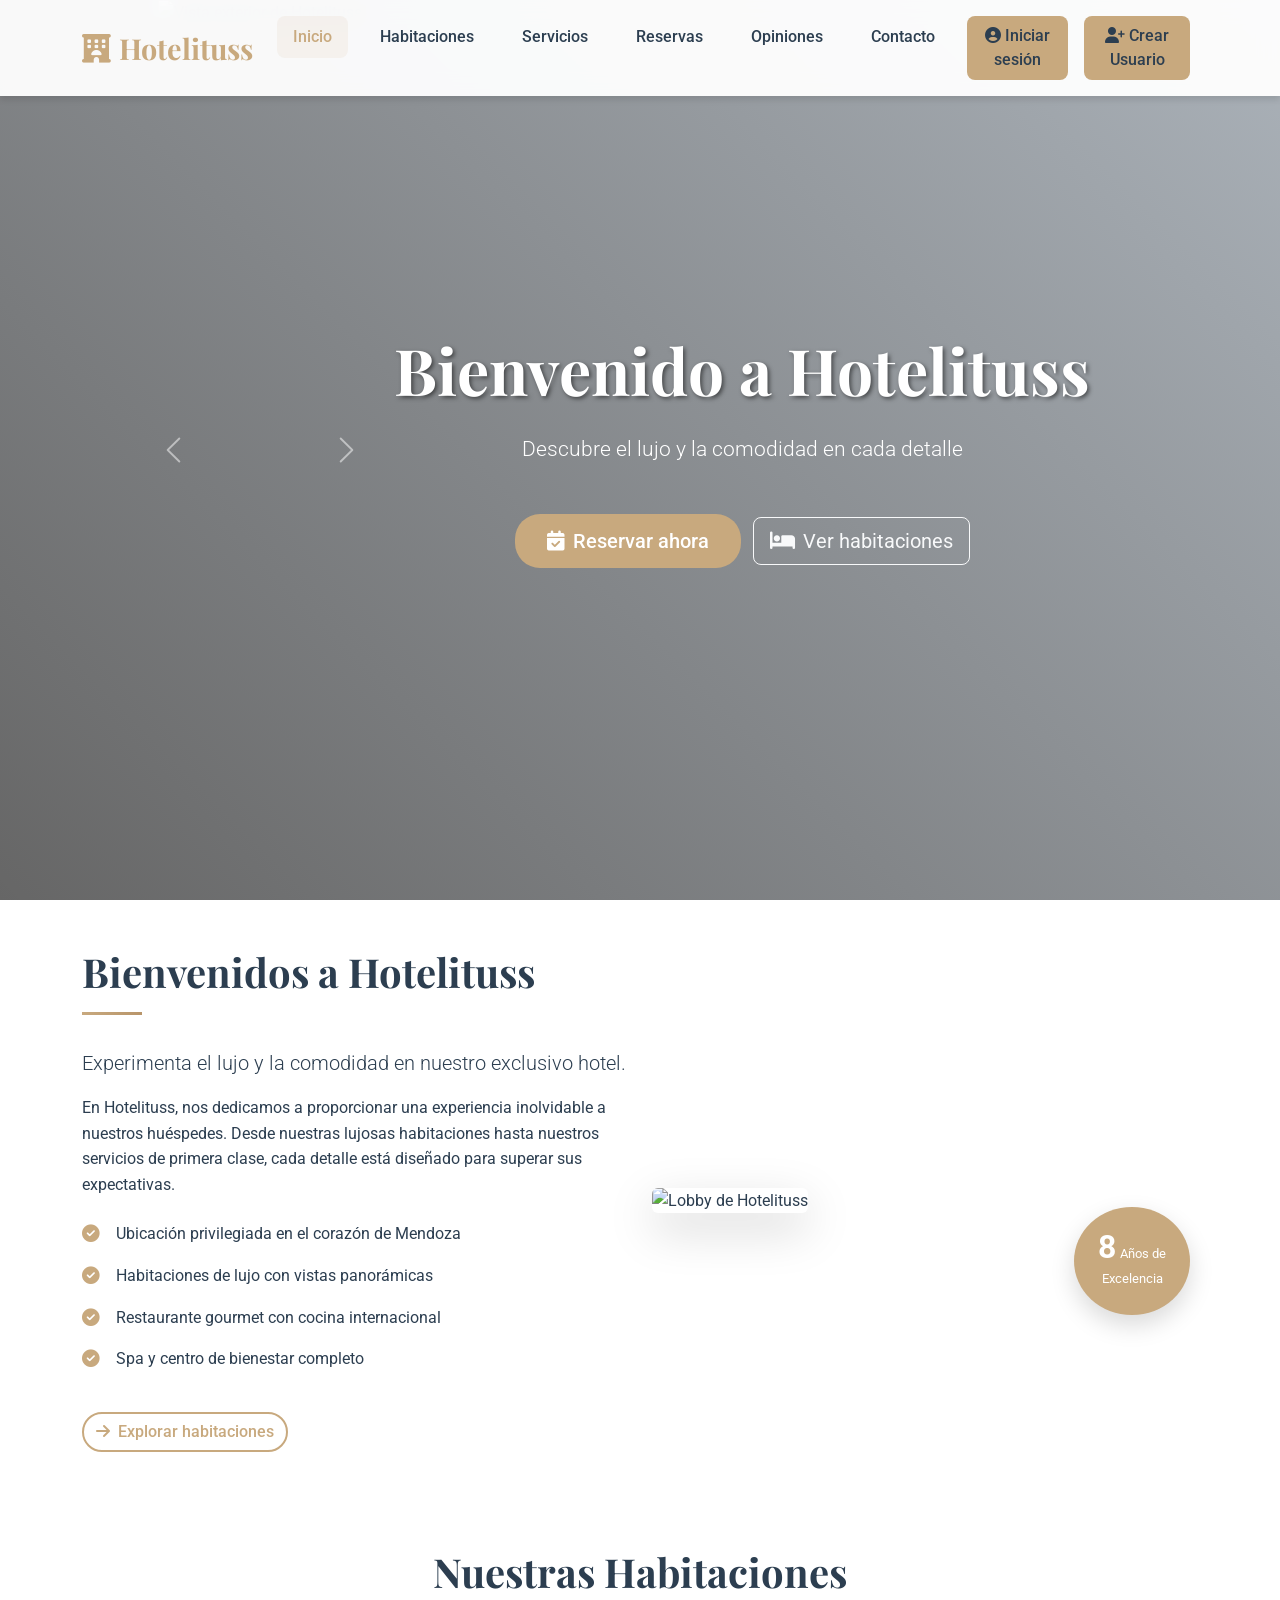
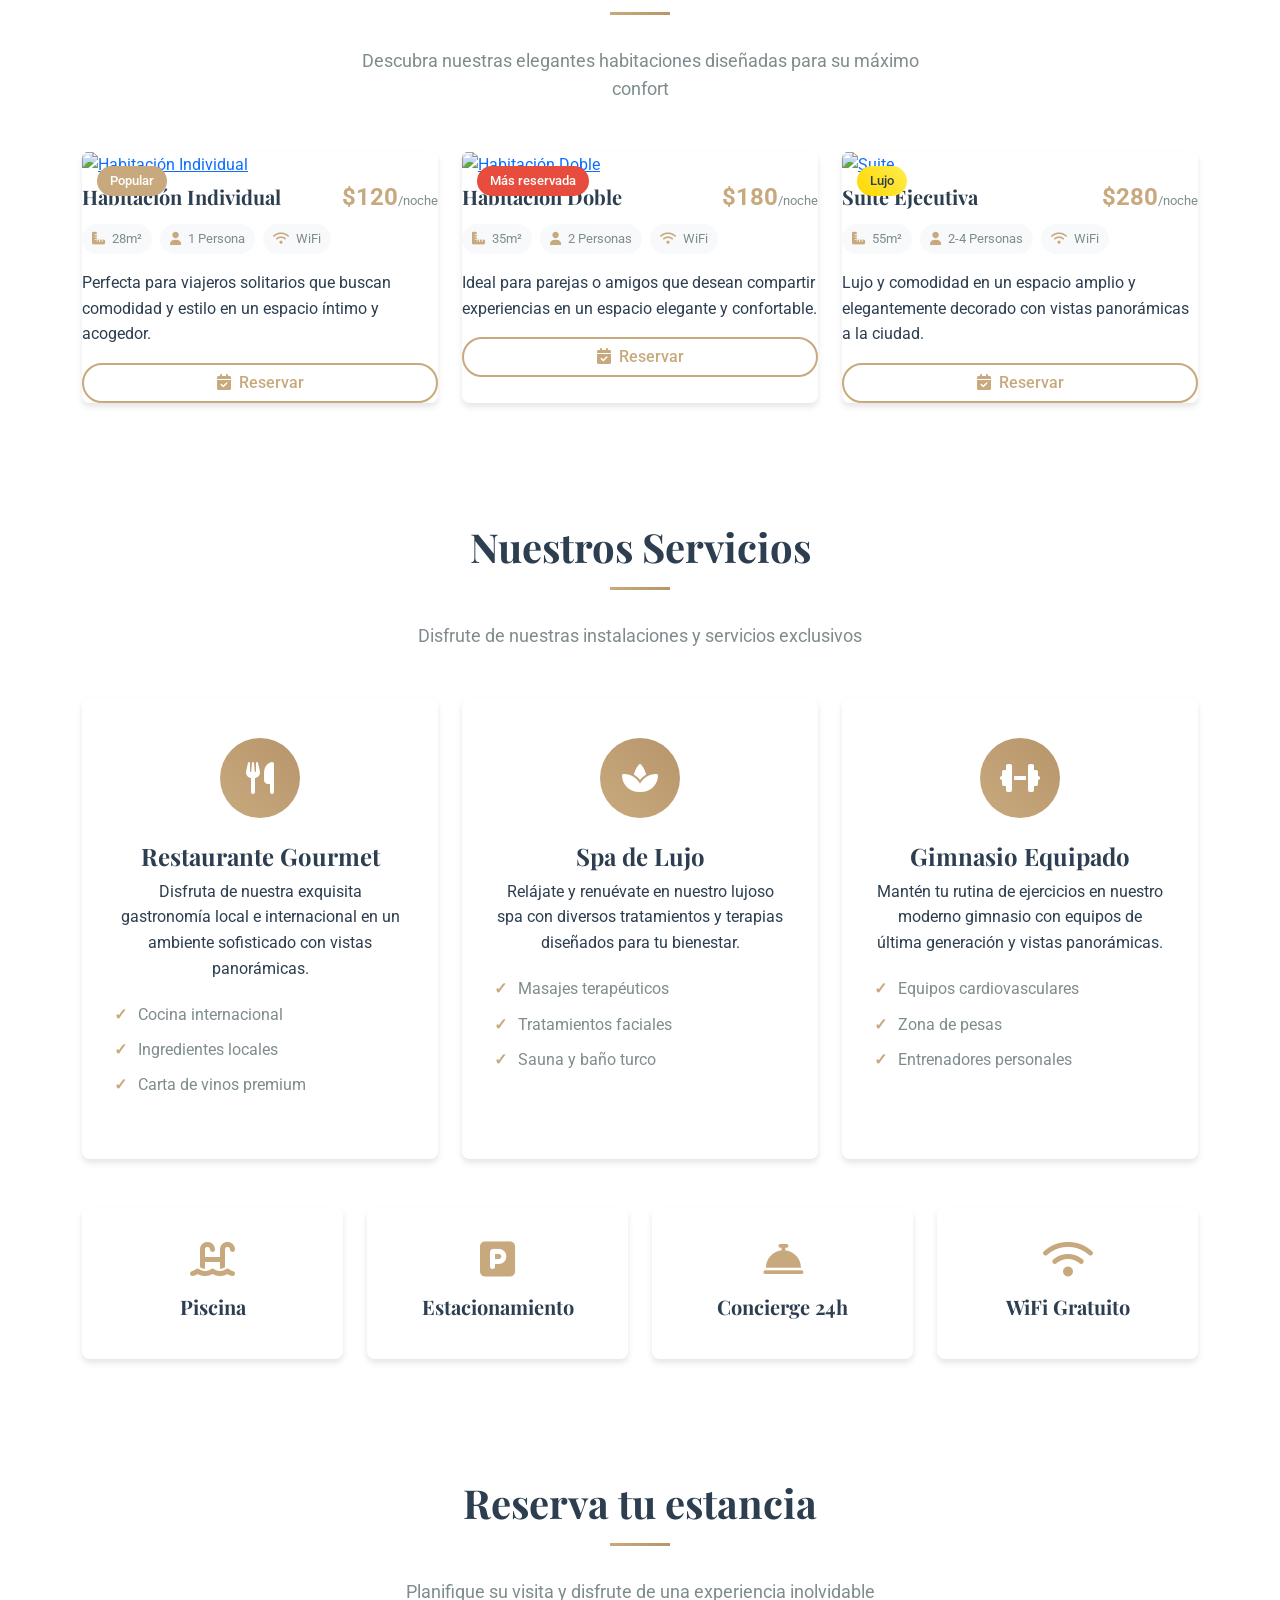
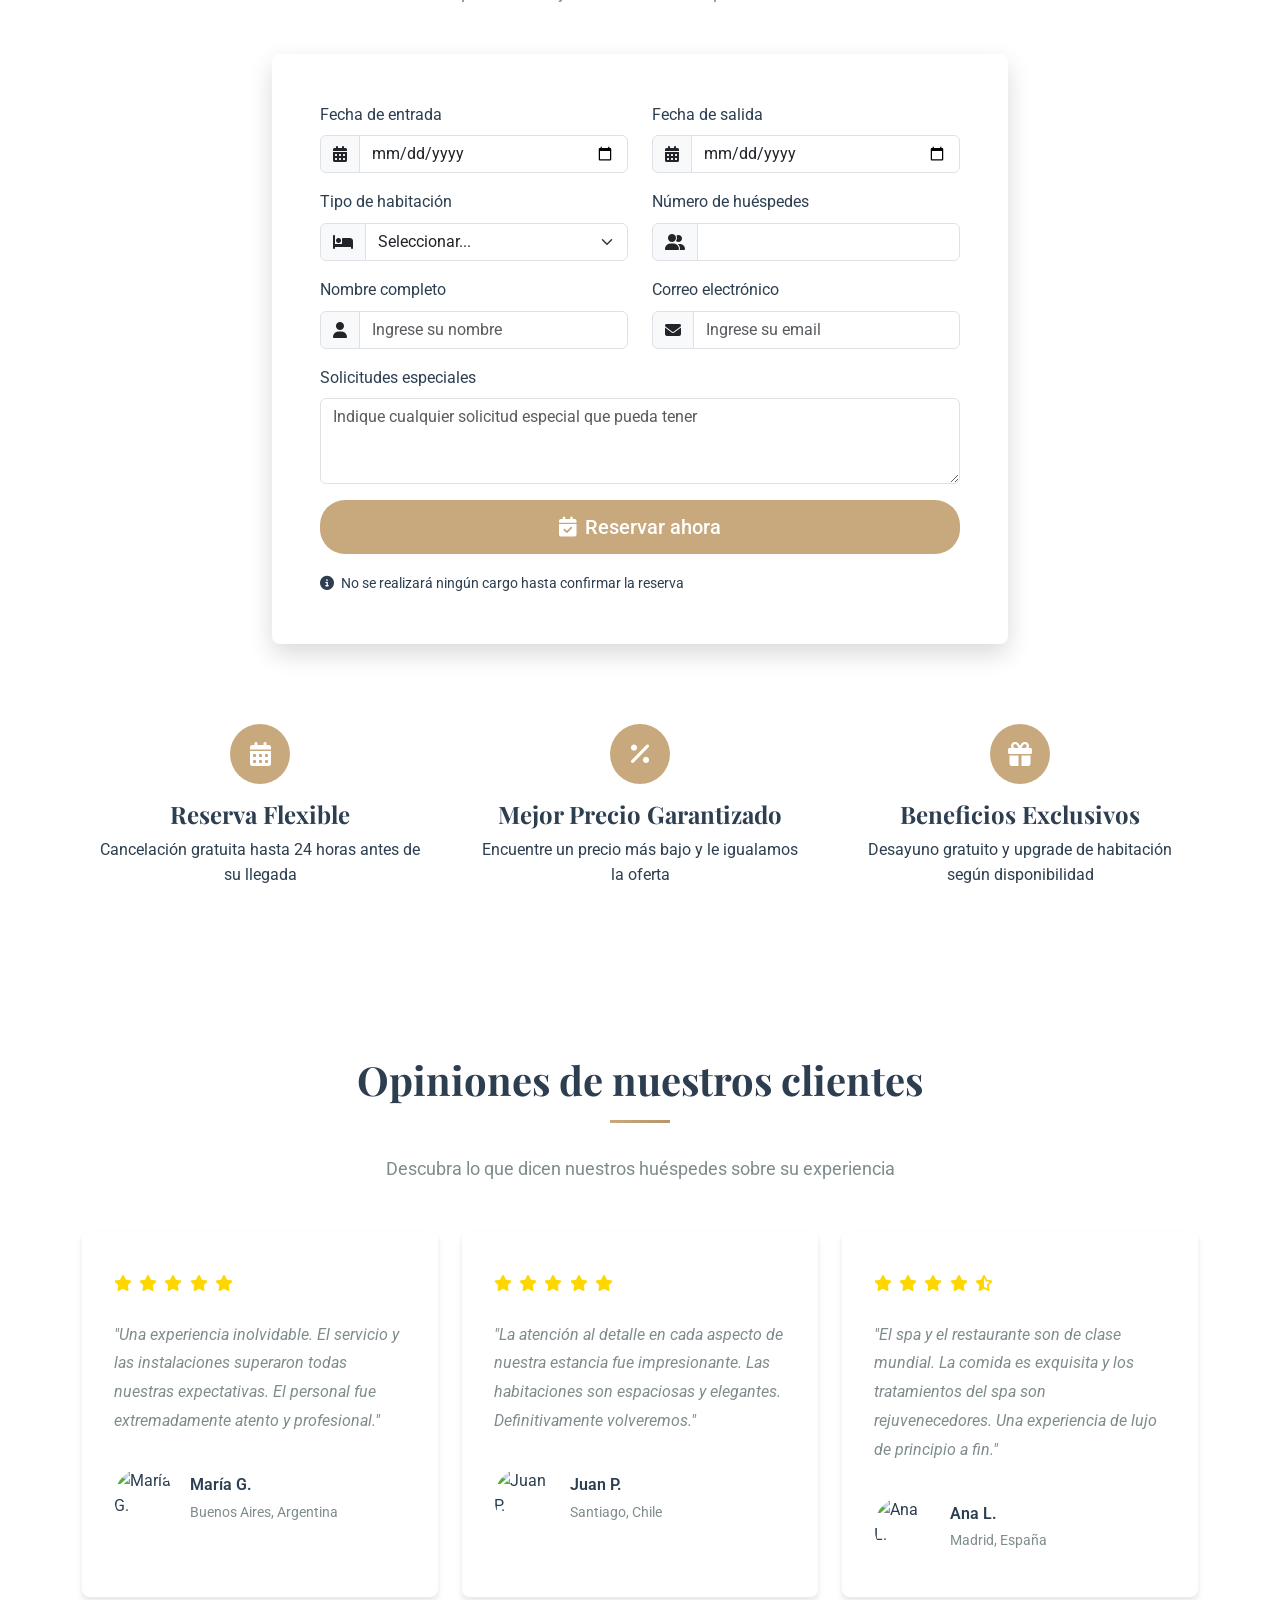
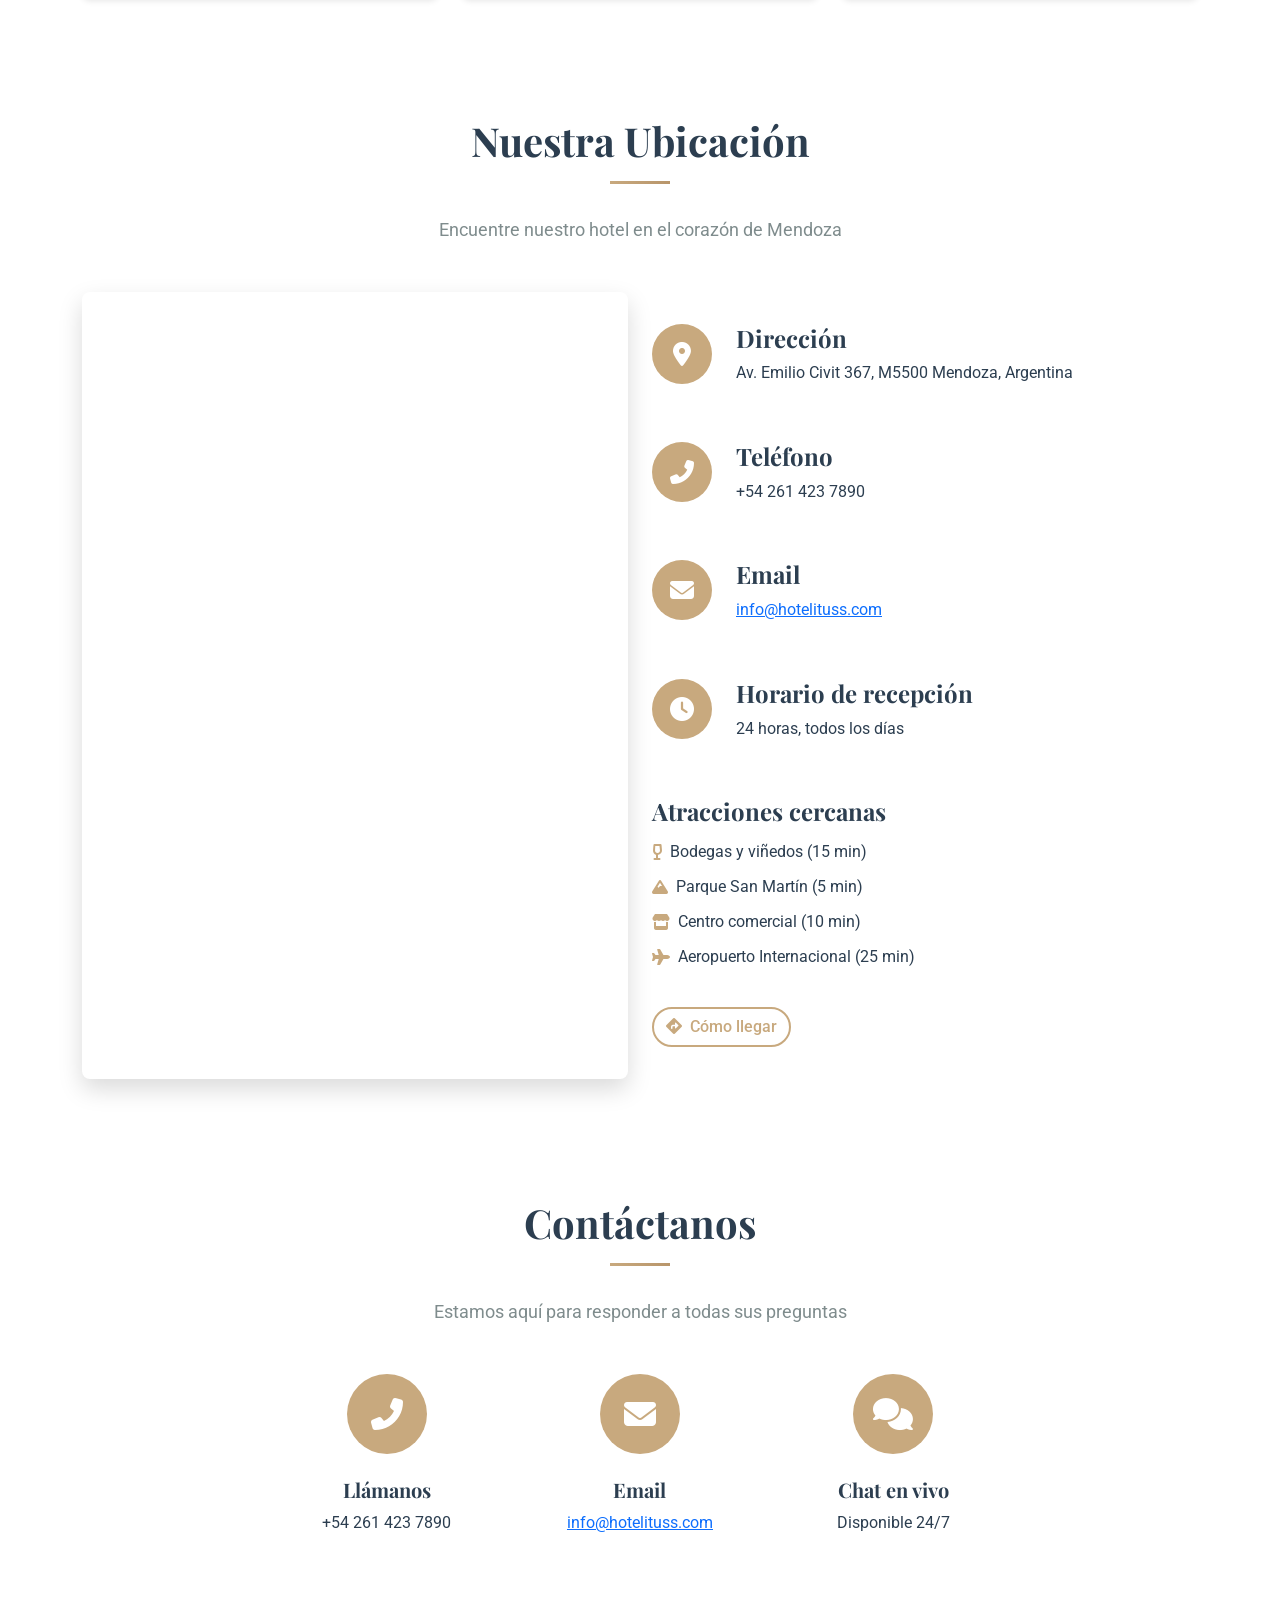
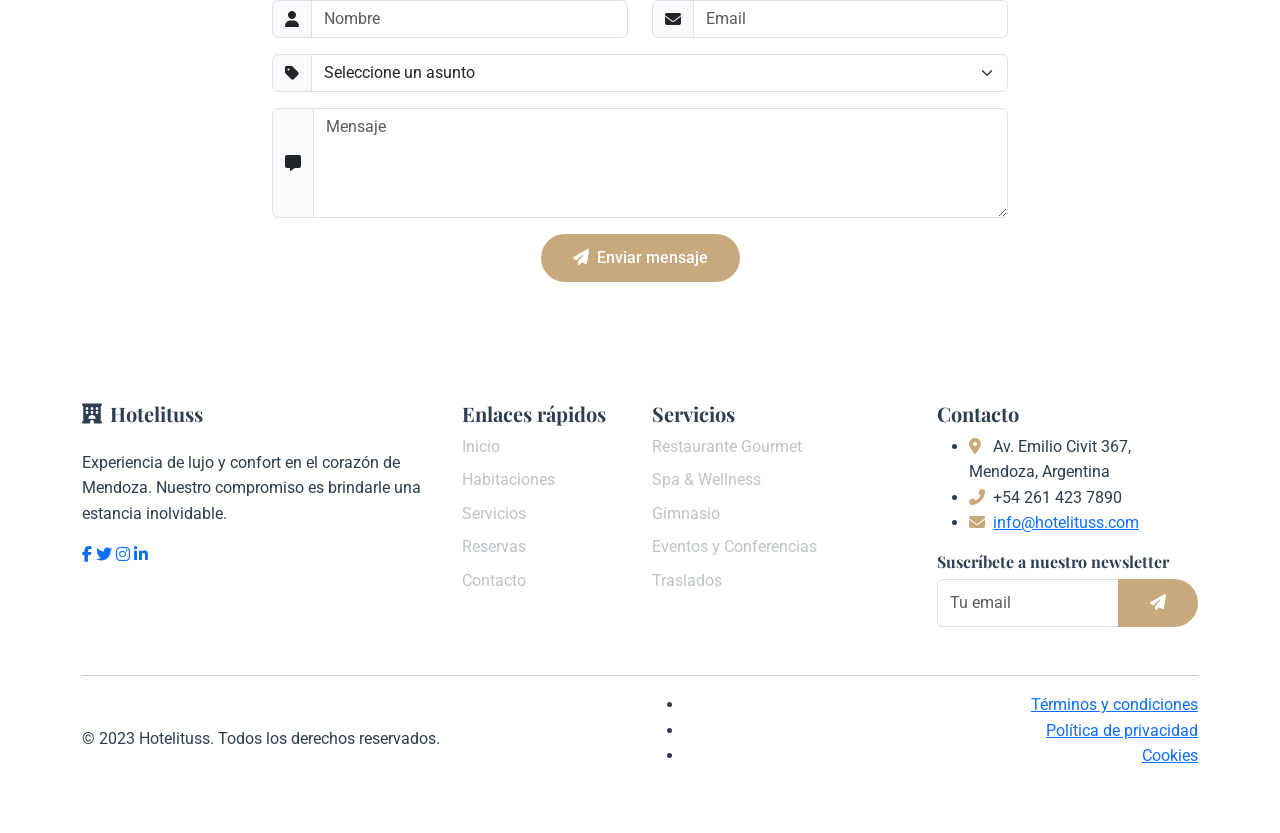
==== commit 140ff589: "Update index.html" ====
--- a/index.html
+++ b/index.html
@@ -3,60 +3,43 @@
 <head>
     <meta charset="UTF-8">
     <meta name="viewport" content="width=device-width, initial-scale=1.0">
-    <title>Hotelituss - Hotel de Lujo en Mendoza</title>
-    
-    <!-- Bootstrap CSS -->
-    <link href="https://cdn.jsdelivr.net/npm/bootstrap@5.3.0/dist/css/bootstrap.min.css" rel="stylesheet">
-    
-    <!-- Font Awesome -->
+    <meta name="description" content="Hotelituss - Experiencia de lujo y confort en el corazón de Mendoza, Argentina">
+    <meta name="keywords" content="hotel, lujo, Mendoza, Argentina, alojamiento, spa, restaurante">
+    <title>Hotelituss - Experiencia de Lujo</title>
+
+    <!-- Fuentes -->
+    <link rel="preconnect" href="https://fonts.googleapis.com">
+    <link rel="preconnect" href="https://fonts.gstatic.com" crossorigin>
+    <link href="https://fonts.googleapis.com/css2?family=Playfair+Display:wght@400;500;600;700&family=Roboto:wght@300;400;500&display=swap" rel="stylesheet">
+
+    <!-- Estilos -->
+    <link href="https://cdn.jsdelivr.net/npm/bootstrap@5.3.0-alpha1/dist/css/bootstrap.min.css" rel="stylesheet">
+    <link href="https://cdn.jsdelivr.net/npm/aos@2.3.4/dist/aos.css" rel="stylesheet">
+    <link rel="stylesheet" href="https://unpkg.com/leaflet@1.7.1/dist/leaflet.css" />
     <link rel="stylesheet" href="https://cdnjs.cloudflare.com/ajax/libs/font-awesome/6.4.0/css/all.min.css">
-    
-    <!-- Google Fonts -->
-    <link href="https://fonts.googleapis.com/css2?family=Playfair+Display:wght@400;700&family=Roboto:wght@300;400;500;700&display=swap" rel="stylesheet">
-    
-    <!-- AOS Animation Library -->
-    <link href="https://unpkg.com/aos@2.3.1/dist/aos.css" rel="stylesheet">
-    
-    <!-- Leaflet CSS -->
-    <link rel="stylesheet" href="https://unpkg.com/leaflet@1.9.4/dist/leaflet.css" />
-    
-    <!-- Custom CSS -->
     <link rel="stylesheet" href="style.css">
-    
-    <!-- Meta tags para SEO -->
-    <meta name="description" content="Hotelituss - Hotel de lujo en Mendoza, Argentina. Disfruta de habitaciones elegantes, servicios premium y una ubicación privilegiada en el corazón de Mendoza.">
-    <meta name="keywords" content="hotel, mendoza, lujo, habitaciones, turismo, argentina, hotelituss">
-    <meta name="author" content="Hotelituss">
-    
-    <!-- Open Graph para redes sociales -->
-    <meta property="og:title" content="Hotelituss - Hotel de Lujo en Mendoza">
-    <meta property="og:description" content="Disfruta de una experiencia única en nuestro hotel de lujo en Mendoza">
-    <meta property="og:type" content="website">
-    <meta property="og:url" content="https://hotelituss.com">
-    
+
     <!-- Favicon -->
-    <link rel="icon" type="image/x-icon" href="/favicon.ico">
+    <link rel="icon" href="https://th.bing.com/th/id/OIG2.BQbN5r6GvZewXhI4RZDT?w=32&h=32&rs=1&pid=ImgDetMain" type="image/x-icon">
+    <!-- MercadoPago -->
+    <script src="https://sdk.mercadopago.com/js/v2"></script>
 </head>
 <body>
-    <!-- Navbar -->
-    <nav class="navbar navbar-expand-lg fixed-top">
+    <!-- Barra de navegación -->
+    <nav class="navbar navbar-expand-lg navbar-light fixed-top">
         <div class="container">
-            <a class="navbar-brand d-flex align-items-center" href="#inicio">
-                <img src="https://images.unsplash.com/photo-1566073771259-6a8506099945?ixlib=rb-4.0.3&ixid=M3wxMjA3fDB8MHxwaG90by1wYWdlfHx8fGVufDB8fHx8fA%3D%3D&auto=format&fit=crop&w=100&q=80" alt="Hotelituss Logo" class="logo me-2">
-                <span class="brand-text">Hotelituss</span>
+            <a class="navbar-brand d-flex align-items-center" href="#" aria-label="Hotelituss">
+                <span class="brand-text d-flex align-items-center">
+                    <i class="fas fa-hotel me-2"></i>Hotelituss
+                </span>
             </a>
-            
-            <button class="navbar-toggler" type="button" data-bs-toggle="collapse" data-bs-target="#navbarNav">
+            <button class="navbar-toggler" type="button" data-bs-toggle="collapse" data-bs-target="#navbarNav" aria-controls="navbarNav" aria-expanded="false" aria-label="Toggle navigation">
                 <span class="navbar-toggler-icon"></span>
             </button>
-            
             <div class="collapse navbar-collapse" id="navbarNav">
-                <ul class="navbar-nav mx-auto">
+                <ul class="navbar-nav ms-auto">
                     <li class="nav-item">
                         <a class="nav-link active" href="#inicio">Inicio</a>
-                    </li>
-                    <li class="nav-item">
-                        <a class="nav-link" href="#bienvenida">Nosotros</a>
                     </li>
                     <li class="nav-item">
                         <a class="nav-link" href="#habitaciones">Habitaciones</a>
@@ -68,363 +51,201 @@
                         <a class="nav-link" href="#reservas">Reservas</a>
                     </li>
                     <li class="nav-item">
-                        <a class="nav-link" href="#ubicacion">Ubicación</a>
+                        <a class="nav-link" href="#opiniones">Opiniones</a>
                     </li>
                     <li class="nav-item">
                         <a class="nav-link" href="#contacto">Contacto</a>
                     </li>
-                </ul>
-                
-                <div class="d-flex align-items-center">
-                    <!-- Enlaces de login/registro (para usuarios no logueados) -->
-                    <a href="#" class="nav-link btn-login" id="loginLink">Iniciar Sesión</a>
-                    <a href="#" class="nav-link btn-create-user" id="createUserLink">Registrarse</a>
+                    <li class="nav-item">
+                        <a class="nav-link btn btn-login" href="#" id="loginLink">
+                            <i class="fas fa-user-circle me-1"></i>Iniciar sesión
+                        </a>
+                    </li>
+                    <li class="nav-item">
+                        <a class="nav-link btn btn-create-user" href="#" id="createUserLink">
+                            <i class="fas fa-user-plus me-1"></i>Crear Usuario
+                        </a>
+                    </li>
                     
-                    <!-- Dropdown de perfil de usuario (para usuarios logueados) -->
-                    <div class="dropdown" id="userProfileDropdown" style="display: none;">
-                        <a class="dropdown-toggle text-decoration-none" href="#" role="button" data-bs-toggle="dropdown" aria-expanded="false">
-                            <div class="user-avatar-circle" id="userInitials">U</div>
+                    <!-- Perfil de usuario -->
+                    <li class="nav-item dropdown" id="userProfileDropdown" style="display: none;">
+                        <a class="nav-link dropdown-toggle" href="#" id="userDropdown" role="button" data-bs-toggle="dropdown" aria-expanded="false">
+                            <div class="user-avatar-circle">
+                                <span id="userInitials">U</span>
+                            </div>
                             <span id="userDisplayName">Usuario</span>
                         </a>
-                        <ul class="dropdown-menu dropdown-menu-end">
-                            <li class="user-profile-header d-flex align-items-center">
-                                <div class="user-avatar" id="userInitialsLarge">U</div>
-                                <div>
-                                    <div class="fw-bold" id="userFullName">Usuario</div>
-                                    <small class="text-muted" id="userEmail">usuario@email.com</small>
+                        <ul class="dropdown-menu dropdown-menu-end" aria-labelledby="userDropdown">
+                            <li class="dropdown-header">
+                                <div class="user-profile-header d-flex align-items-center">
+                                    <div class="user-avatar">
+                                        <i class="fas fa-user"></i>
+                                    </div>
+                                    <div class="user-info">
+                                        <h6 id="userFullName" class="mb-1">Nombre Completo</h6>
+                                        <p id="userEmail" class="text-muted small mb-0">correo@ejemplo.com</p>
+                                    </div>
                                 </div>
                             </li>
                             <li><hr class="dropdown-divider"></li>
-                            <li><a class="dropdown-item" href="#" id="myReservationsLink"><i class="fas fa-calendar-alt me-2"></i>Mis Reservas</a></li>
+                            <li><a class="dropdown-item d-flex align-items-center" href="#" id="myReservationsLink">
+                                <i class="fas fa-history me-2"></i>Mis reservas
+                            </a></li>
                             <li><hr class="dropdown-divider"></li>
-                            <li><a class="dropdown-item text-danger" href="#" id="logoutLink"><i class="fas fa-sign-out-alt me-2"></i>Cerrar Sesión</a></li>
+                            <li><a class="dropdown-item d-flex align-items-center" href="#" id="logoutLink">
+                                <i class="fas fa-sign-out-alt me-2"></i>Cerrar sesión
+                            </a></li>
                         </ul>
-                    </div>
-                </div>
+                    </li>
+                </ul>
             </div>
         </div>
     </nav>
 
     <!-- Hero Section -->
     <header id="inicio" class="hero">
-        <div id="heroCarousel" class="carousel slide carousel-fade" data-bs-ride="carousel" data-bs-interval="5000">
+        <div class="hero-overlay"></div>
+        <div id="heroCarousel" class="carousel slide carousel-fade" data-bs-ride="carousel">
             <div class="carousel-inner">
                 <div class="carousel-item active">
-                    <img src="https://images.unsplash.com/photo-1566073771259-6a8506099945?ixlib=rb-4.0.3&ixid=M3wxMjA3fDB8MHxwaG90by1wYWdlfHx8fGVufDB8fHx8fA%3D%3D&auto=format&fit=crop&w=2000&q=80" class="d-block w-100" alt="Hotel Exterior">
+                    <img src="https://images.unsplash.com/photo-1566073771259-6a8506099945?ixlib=rb-4.0.3&ixid=M3wxMjA3fDB8MHxwaG90by1wYWdlfHx8fGVufDB8fHx8fA%3D%3D&auto=format&fit=crop&w=2070&q=80" class="d-block w-100" alt="Vista exterior de Hotelituss">
                 </div>
                 <div class="carousel-item">
-                    <img src="https://images.unsplash.com/photo-1571896349842-33c89424de2d?ixlib=rb-4.0.3&ixid=M3wxMjA3fDB8MHxwaG90by1wYWdlfHx8fGVufDB8fHx8fA%3D%3D&auto=format&fit=crop&w=2000&q=80" class="d-block w-100" alt="Hotel Lobby">
+                    <img src="https://images.unsplash.com/photo-1578683010236-d716f9a3f461?ixlib=rb-4.0.3&ixid=M3wxMjA3fDB8MHxwaG90by1wYWdlfHx8fGVufDB8fHx8fA%3D%3D&auto=format&fit=crop&w=2070&q=80" class="d-block w-100" alt="Habitación de lujo con vista panorámica">
                 </div>
                 <div class="carousel-item">
-                    <img src="https://images.unsplash.com/photo-1582719478250-c89cae4dc85b?ixlib=rb-4.0.3&ixid=M3wxMjA3fDB8MHxwaG90by1wYWdlfHx8fGVufDB8fHx8fA%3D%3D&auto=format&fit=crop&w=2000&q=80" class="d-block w-100" alt="Hotel Room">
-                </div>
-            </div>
-        </div>
-        
-        <div class="hero-overlay"></div>
-        
+                    <img src="https://images.unsplash.com/photo-1571896349842-33c89424de2d?ixlib=rb-4.0.3&ixid=M3wxMjA3fDB8MHxwaG90by1wYWdlfHx8fGVufDB8fHx8fA%3D%3D&auto=format&fit=crop&w=2080&q=80" class="d-block w-100" alt="Piscina infinita con vista al mar">
+                </div>
+            </div>
+            <button class="carousel-control-prev" type="button" data-bs-target="#heroCarousel" data-bs-slide="prev">
+                <span class="carousel-control-prev-icon" aria-hidden="true"></span>
+                <span class="visually-hidden">Anterior</span>
+            </button>
+            <button class="carousel-control-next" type="button" data-bs-target="#heroCarousel" data-bs-slide="next">
+                <span class="carousel-control-next-icon" aria-hidden="true"></span>
+                <span class="visually-hidden">Siguiente</span>
+            </button>
+        </div>
         <div class="hero-content">
-            <h1 data-aos="fade-up" data-aos-delay="300">Bienvenido a Hotelituss</h1>
-            <p data-aos="fade-up" data-aos-delay="500">Experimenta el lujo y la elegancia en el corazón de Mendoza</p>
-            <div data-aos="fade-up" data-aos-delay="700">
-                <a href="#reservas" class="btn btn-primary btn-lg me-3">Reservar Ahora</a>
-                <a href="#bienvenida" class="btn btn-outline-light btn-lg">Descubrir Más</a>
+            <h1 class="display-3" data-aos="fade-up">Bienvenido a Hotelituss</h1>
+            <p class="lead" data-aos="fade-up" data-aos-delay="100">Descubre el lujo y la comodidad en cada detalle</p>
+            <div data-aos="fade-up" data-aos-delay="200">
+                <a href="#reservas" class="btn btn-primary btn-lg mt-3">
+                    <i class="fas fa-calendar-check me-2"></i>Reservar ahora
+                </a>
+                <a href="#habitaciones" class="btn btn-outline-light btn-lg mt-3 ms-2">
+                    <i class="fas fa-bed me-2"></i>Ver habitaciones
+                </a>
             </div>
         </div>
     </header>
 
-    <!-- Panel de Administración (oculto por defecto) -->
-    <div id="admin-panel" style="display: none;" class="admin-panel">
-        <div class="container-fluid">
-            <!-- Header del Panel de Administración -->
-            <div class="admin-header py-3 mb-4">
-                <div class="row align-items-center">
-                    <div class="col">
-                        <h2 class="mb-0"><i class="fas fa-tachometer-alt me-2"></i>Panel de Administración</h2>
-                        <p class="mb-0 text-muted">Bienvenido, <span id="adminUserName">Administrador</span></p>
-                    </div>
-                    <div class="col-auto">
-                        <button class="btn btn-outline-danger" onclick="location.reload()">
-                            <i class="fas fa-sign-out-alt me-2"></i>Salir del Panel
-                        </button>
-                    </div>
-                </div>
-            </div>
-
-            <!-- Estadísticas Generales -->
-            <div class="row mb-4">
-                <div class="col-lg-3 col-md-6 mb-3">
-                    <div class="card stat-card bg-primary text-white">
-                        <div class="card-body">
-                            <div class="d-flex justify-content-between">
-                                <div>
-                                    <h3 class="mb-0" id="totalUsuarios">0</h3>
-                                    <p class="mb-0">Total Usuarios</p>
-                                </div>
-                                <div class="stat-icon">
-                                    <i class="fas fa-users"></i>
-                                </div>
-                            </div>
-                        </div>
-                    </div>
-                </div>
-                <div class="col-lg-3 col-md-6 mb-3">
-                    <div class="card stat-card bg-success text-white">
-                        <div class="card-body">
-                            <div class="d-flex justify-content-between">
-                                <div>
-                                    <h3 class="mb-0" id="totalReservas">0</h3>
-                                    <p class="mb-0">Total Reservas</p>
-                                </div>
-                                <div class="stat-icon">
-                                    <i class="fas fa-calendar-check"></i>
-                                </div>
-                            </div>
-                        </div>
-                    </div>
-                </div>
-                <div class="col-lg-3 col-md-6 mb-3">
-                    <div class="card stat-card bg-warning text-white">
-                        <div class="card-body">
-                            <div class="d-flex justify-content-between">
-                                <div>
-                                    <h3 class="mb-0" id="reservasActivas">0</h3>
-                                    <p class="mb-0">Reservas Activas</p>
-                                </div>
-                                <div class="stat-icon">
-                                    <i class="fas fa-clock"></i>
-                                </div>
-                            </div>
-                        </div>
-                    </div>
-                </div>
-                <div class="col-lg-3 col-md-6 mb-3">
-                    <div class="card stat-card bg-info text-white">
-                        <div class="card-body">
-                            <div class="d-flex justify-content-between">
-                                <div>
-                                    <h3 class="mb-0" id="ingresosMes">$0</h3>
-                                    <p class="mb-0">Ingresos del Mes</p>
-                                </div>
-                                <div class="stat-icon">
-                                    <i class="fas fa-dollar-sign"></i>
-                                </div>
-                            </div>
-                        </div>
-                    </div>
-                </div>
-            </div>
-
-            <!-- Tabs de Administración -->
-            <ul class="nav nav-tabs mb-4" id="adminTabs" role="tablist">
-                <li class="nav-item" role="presentation">
-                    <button class="nav-link active" id="reservas-tab" data-bs-toggle="tab" data-bs-target="#reservas-admin" type="button" role="tab">
-                        <i class="fas fa-calendar-alt me-2"></i>Reservas
-                    </button>
-                </li>
-                <li class="nav-item" role="presentation">
-                    <button class="nav-link" id="usuarios-tab" data-bs-toggle="tab" data-bs-target="#usuarios-admin" type="button" role="tab">
-                        <i class="fas fa-users me-2"></i>Usuarios
-                    </button>
-                </li>
-            </ul>
-
-            <!-- Contenido de las Tabs -->
-            <div class="tab-content" id="adminTabsContent">
-                <!-- Tab Reservas -->
-                <div class="tab-pane fade show active" id="reservas-admin" role="tabpanel">
-                    <div class="card">
-                        <div class="card-header">
-                            <h5 class="mb-0"><i class="fas fa-calendar-alt me-2"></i>Gestión de Reservas</h5>
-                        </div>
-                        <div class="card-body">
-                            <div id="reservasAdminLoading" class="text-center py-4">
-                                <div class="spinner-border text-primary" role="status">
-                                    <span class="visually-hidden">Cargando...</span>
-                                </div>
-                                <p class="mt-2">Cargando reservas...</p>
-                            </div>
-                            <div id="reservasAdminContent" style="display: none;">
-                                <div class="table-responsive">
-                                    <table class="table table-striped table-hover">
-                                        <thead class="table-dark">
-                                            <tr>
-                                                <th>ID</th>
-                                                <th>Huésped</th>
-                                                <th>Email</th>
-                                                <th>Habitación</th>
-                                                <th>Check-in</th>
-                                                <th>Check-out</th>
-                                                <th>Estado</th>
-                                                <th>Total</th>
-                                                <th>Acciones</th>
-                                            </tr>
-                                        </thead>
-                                        <tbody id="reservasAdminTableBody">
-                                            <!-- Las reservas se cargarán aquí dinámicamente -->
-                                        </tbody>
-                                    </table>
-                                </div>
-                            </div>
-                        </div>
-                    </div>
-                </div>
-
-                <!-- Tab Usuarios -->
-                <div class="tab-pane fade" id="usuarios-admin" role="tabpanel">
-                    <div class="card">
-                        <div class="card-header">
-                            <h5 class="mb-0"><i class="fas fa-users me-2"></i>Gestión de Usuarios</h5>
-                        </div>
-                        <div class="card-body">
-                            <div id="usuariosAdminLoading" class="text-center py-4">
-                                <div class="spinner-border text-primary" role="status">
-                                    <span class="visually-hidden">Cargando...</span>
-                                </div>
-                                <p class="mt-2">Cargando usuarios...</p>
-                            </div>
-                            <div id="usuariosAdminContent" style="display: none;">
-                                <div class="table-responsive">
-                                    <table class="table table-striped table-hover">
-                                        <thead class="table-dark">
-                                            <tr>
-                                                <th>ID</th>
-                                                <th>Nombre</th>
-                                                <th>Email</th>
-                                                <th>Teléfono</th>
-                                                <th>Total Reservas</th>
-                                                <th>Última Reserva</th>
-                                                <th>Estado</th>
-                                            </tr>
-                                        </thead>
-                                        <tbody id="usuariosAdminTableBody">
-                                            <!-- Los usuarios se cargarán aquí dinámicamente -->
-                                        </tbody>
-                                    </table>
-                                </div>
-                            </div>
-                        </div>
-                    </div>
-                </div>
-            </div>
-        </div>
-    </div>
-
-    <!-- Sección Bienvenida -->
+    <!-- Bienvenida Section -->
     <section id="bienvenida" class="py-5">
         <div class="container">
             <div class="row align-items-center">
                 <div class="col-lg-6" data-aos="fade-right">
-                    <div class="image-container position-relative">
-                        <img src="https://images.unsplash.com/photo-1578662996442-48f60103fc96?ixlib=rb-4.0.3&ixid=M3wxMjA3fDB8MHxwaG90by1wYWdlfHx8fGVufDB8fHx8fA%3D%3D&auto=format&fit=crop&w=800&q=80" alt="Hotel Interior" class="img-fluid rounded-3 shadow-lg">
+                    <h2 class="section-title">Bienvenidos a Hotelituss</h2>
+                    <div class="section-divider"></div>
+                    <p class="lead">Experimenta el lujo y la comodidad en nuestro exclusivo hotel.</p>
+                    <p>En Hotelituss, nos dedicamos a proporcionar una experiencia inolvidable a nuestros huéspedes. Desde nuestras lujosas habitaciones hasta nuestros servicios de primera clase, cada detalle está diseñado para superar sus expectativas.</p>
+                    <ul class="feature-list">
+                        <li><i class="fas fa-check-circle"></i> Ubicación privilegiada en el corazón de Mendoza</li>
+                        <li><i class="fas fa-check-circle"></i> Habitaciones de lujo con vistas panorámicas</li>
+                        <li><i class="fas fa-check-circle"></i> Restaurante gourmet con cocina internacional</li>
+                        <li><i class="fas fa-check-circle"></i> Spa y centro de bienestar completo</li>
+                    </ul>
+                    <a href="#habitaciones" class="btn btn-outline-primary mt-3">
+                        <i class="fas fa-arrow-right me-2"></i>Explorar habitaciones
+                    </a>
+                </div>
+                <div class="col-lg-6" data-aos="fade-left">
+                    <div class="image-container">
+                        <img src="https://www.frontsigns.com/wp-content/uploads/2022/02/luxury-hotel-lobby-designs.jpg" alt="Lobby de Hotelituss" class="img-fluid rounded shadow-lg">
                         <div class="experience-badge">
-                            <div class="years">15</div>
-                            <div class="text">Años de<br>Experiencia</div>
-                        </div>
-                    </div>
-                </div>
-                <div class="col-lg-6" data-aos="fade-left">
-                    <div class="ps-lg-5">
-                        <h2 class="section-title">Bienvenido a la Excelencia</h2>
-                        <div class="section-divider"></div>
-                        <p class="section-subtitle">Desde 2008, Hotelituss ha sido sinónimo de lujo, confort y hospitalidad excepcional en Mendoza. Nuestro compromiso es brindar experiencias inolvidables a cada huésped.</p>
-                        
-                        <ul class="feature-list">
-                            <li><i class="fas fa-check-circle"></i> Habitaciones de lujo con vistas panorámicas</li>
-                            <li><i class="fas fa-check-circle"></i> Servicio personalizado las 24 horas</li>
-                            <li><i class="fas fa-check-circle"></i> Ubicación privilegiada en el centro de Mendoza</li>
-                            <li><i class="fas fa-check-circle"></i> Gastronomía de clase mundial</li>
-                            <li><i class="fas fa-check-circle"></i> Spa y centro de bienestar</li>
-                        </ul>
-                        
-                        <a href="#habitaciones" class="btn btn-primary mt-4">Explorar Habitaciones</a>
+                            <span class="years">10</span>
+                            <span class="text">Años de<br>Excelencia</span>
+                        </div>
                     </div>
                 </div>
             </div>
         </div>
     </section>
 
-    <!-- Sección Habitaciones -->
-    <section id="habitaciones" class="py-5 bg-light">
+    <!-- Habitaciones Section -->
+    <section id="habitaciones" class="py-5">
         <div class="container">
-            <div class="text-center mb-5" data-aos="fade-up">
-                <h2 class="section-title">Nuestras Habitaciones</h2>
-                <div class="section-divider mx-auto"></div>
-                <p class="section-subtitle">Descubre nuestras elegantes habitaciones diseñadas para tu máximo confort</p>
-            </div>
-            
-            <div class="row g-4">
-                <div class="col-lg-4 col-md-6" data-aos="fade-up" data-aos-delay="100">
+            <h2 class="section-title text-center" data-aos="fade-up">Nuestras Habitaciones</h2>
+            <div class="section-divider mx-auto"></div>
+            <p class="section-subtitle text-center mb-5" data-aos="fade-up">Descubra nuestras elegantes habitaciones diseñadas para su máximo confort</p>
+
+            <div class="row">
+                <div class="col-md-4 mb-4" data-aos="fade-up" data-aos-delay="100">
                     <div class="room-card">
-                        <div class="room-tag">Más Popular</div>
-                        <a href="#" class="room-link">
-                            <img src="https://images.unsplash.com/photo-1631049307264-da0ec9d70304?ixlib=rb-4.0.3&ixid=M3wxMjA3fDB8MHxwaG90by1wYWdlfHx8fGVufDB8fHx8fA%3D%3D&auto=format&fit=crop&w=800&q=80" alt="Habitación Individual" class="img-fluid">
+                        <div class="room-tag">Popular</div>
+                        <a href="#reservas" class="room-link">
+                            <img src="https://images.unsplash.com/photo-1611892440504-42a792e24d32?ixlib=rb-4.0.3&ixid=M3wxMjA3fDB8MHxwaG90by1wYWdlfHx8fGVufDB8fHx8fA%3D%3D&auto=format&fit=crop&w=2070&q=80" class="card-img-top" alt="Habitación Individual">
                         </a>
-                        <div class="card-body p-4">
-                            <h4 class="card-title">Habitación Individual</h4>
-                            <p class="card-text">Perfecta para viajeros de negocios o turistas que buscan comodidad y elegancia en un espacio íntimo.</p>
+                        <div class="card-body">
+                            <div class="d-flex justify-content-between align-items-center mb-2">
+                                <h5 class="card-title mb-0">Habitación Individual</h5>
+                                <span class="room-price">$120<small>/noche</small></span>
+                            </div>
                             <div class="room-features mb-3">
-                                <span><i class="fas fa-bed"></i> 1 Cama Queen</span>
-                                <span><i class="fas fa-wifi"></i> WiFi Gratis</span>
-                                <span><i class="fas fa-tv"></i> TV 55"</span>
-                                <span><i class="fas fa-snowflake"></i> A/C</span>
-                            </div>
-                            <div class="d-flex justify-content-between align-items-center">
-                                <div class="room-price">
-                                    $120 <small>por noche</small>
-                                </div>
-                                <a href="#reservas" class="btn btn-outline-primary">Reservar</a>
-                            </div>
-                        </div>
-                    </div>
-                </div>
-                
-                <div class="col-lg-4 col-md-6" data-aos="fade-up" data-aos-delay="200">
+                                <span><i class="fas fa-ruler-combined"></i> 28m²</span>
+                                <span><i class="fas fa-user"></i> 1 Persona</span>
+                                <span><i class="fas fa-wifi"></i> WiFi</span>
+                            </div>
+                            <p class="card-text">Perfecta para viajeros solitarios que buscan comodidad y estilo en un espacio íntimo y acogedor.</p>
+                            <a href="#reservas" class="btn btn-outline-primary w-100">
+                                <i class="fas fa-calendar-check me-2"></i>Reservar
+                            </a>
+                        </div>
+                    </div>
+                </div>
+                <div class="col-md-4 mb-4" data-aos="fade-up" data-aos-delay="200">
                     <div class="room-card">
-                        <div class="room-tag bestseller">Mejor Valor</div>
-                        <a href="#" class="room-link">
-                            <img src="https://images.unsplash.com/photo-1582719478250-c89cae4dc85b?ixlib=rb-4.0.3&ixid=M3wxMjA3fDB8MHxwaG90by1wYWdlfHx8fGVufDB8fHx8fA%3D%3D&auto=format&fit=crop&w=800&q=80" alt="Habitación Doble" class="img-fluid">
+                        <div class="room-tag bestseller">Más reservada</div>
+                        <a href="#reservas" class="room-link">
+                            <img src="https://cdn.prod.website-files.com/5faeb38cb5f86ba2c2288cd3/6256f94b472b77aa5ec05264_executive%20double%20double%201.png" class="card-img-top" alt="Habitación Doble">
                         </a>
-                        <div class="card-body p-4">
-                            <h4 class="card-title">Habitación Doble</h4>
-                            <p class="card-text">Ideal para parejas o amigos, con espacio amplio y todas las comodidades para una estancia memorable.</p>
+                        <div class="card-body">
+                            <div class="d-flex justify-content-between align-items-center mb-2">
+                                <h5 class="card-title mb-0">Habitación Doble</h5>
+                                <span class="room-price">$180<small>/noche</small></span>
+                            </div>
                             <div class="room-features mb-3">
-                                <span><i class="fas fa-bed"></i> 2 Camas</span>
-                                <span><i class="fas fa-wifi"></i> WiFi Gratis</span>
-                                <span><i class="fas fa-tv"></i> TV 65"</span>
-                                <span><i class="fas fa-bath"></i> Jacuzzi</span>
-                            </div>
-                            <div class="d-flex justify-content-between align-items-center">
-                                <div class="room-price">
-                                    $180 <small>por noche</small>
-                                </div>
-                                <a href="#reservas" class="btn btn-outline-primary">Reservar</a>
-                            </div>
-                        </div>
-                    </div>
-                </div>
-                
-                <div class="col-lg-4 col-md-6" data-aos="fade-up" data-aos-delay="300">
+                                <span><i class="fas fa-ruler-combined"></i> 35m²</span>
+                                <span><i class="fas fa-user"></i> 2 Personas</span>
+                                <span><i class="fas fa-wifi"></i> WiFi</span>
+                            </div>
+                            <p class="card-text">Ideal para parejas o amigos que desean compartir experiencias en un espacio elegante y confortable.</p>
+                            <a href="#reservas" class="btn btn-outline-primary w-100">
+                                <i class="fas fa-calendar-check me-2"></i>Reservar
+                            </a>
+                        </div>
+                    </div>
+                </div>
+                <div class="col-md-4 mb-4" data-aos="fade-up" data-aos-delay="300">
                     <div class="room-card">
-                        <div class="room-tag luxury">Premium</div>
-                        <a href="#" class="room-link">
-                            <img src="https://images.unsplash.com/photo-1590490360182-c33d57733427?ixlib=rb-4.0.3&ixid=M3wxMjA3fDB8MHxwaG90by1wYWdlfHx8fGVufDB8fHx8fA%3D%3D&auto=format&fit=crop&w=800&q=80" alt="Suite Ejecutiva" class="img-fluid">
+                        <div class="room-tag luxury">Lujo</div>
+                        <a href="#reservas" class="room-link">
+                            <img src="https://media.revistaad.es/photos/65c21a5605ba5d3cad2a23ba/16:9/w_2560%2Cc_limit/atr.royalmansion-bedroom2-mr.jpg" class="card-img-top" alt="Suite">
                         </a>
-                        <div class="card-body p-4">
-                            <h4 class="card-title">Suite Ejecutiva</h4>
-                            <p class="card-text">La máxima expresión del lujo con sala de estar separada, vistas panorámicas y servicios exclusivos.</p>
+                        <div class="card-body">
+                            <div class="d-flex justify-content-between align-items-center mb-2">
+                                <h5 class="card-title mb-0">Suite Ejecutiva</h5>
+                                <span class="room-price">$280<small>/noche</small></span>
+                            </div>
                             <div class="room-features mb-3">
-                                <span><i class="fas fa-bed"></i> Cama King</span>
-                                <span><i class="fas fa-couch"></i> Sala de Estar</span>
-                                <span><i class="fas fa-mountain"></i> Vista Panorámica</span>
-                                <span><i class="fas fa-concierge-bell"></i> Servicio VIP</span>
-                            </div>
-                            <div class="d-flex justify-content-between align-items-center">
-                                <div class="room-price">
-                                    $280 <small>por noche</small>
-                                </div>
-                                <a href="#reservas" class="btn btn-outline-primary">Reservar</a>
-                            </div>
+                                <span><i class="fas fa-ruler-combined"></i> 55m²</span>
+                                <span><i class="fas fa-user"></i> 2-4 Personas</span>
+                                <span><i class="fas fa-wifi"></i> WiFi</span>
+                            </div>
+                            <p class="card-text">Lujo y comodidad en un espacio amplio y elegantemente decorado con vistas panorámicas a la ciudad.</p>
+                            <a href="#reservas" class="btn btn-outline-primary w-100">
+                                <i class="fas fa-calendar-check me-2"></i>Reservar
+                            </a>
                         </div>
                     </div>
                 </div>
@@ -432,227 +253,210 @@
         </div>
     </section>
 
-    <!-- Sección Servicios -->
+    <!-- Servicios Section -->
     <section id="servicios" class="py-5">
         <div class="container">
-            <div class="text-center mb-5" data-aos="fade-up">
-                <h2 class="section-title">Nuestros Servicios</h2>
-                <div class="section-divider mx-auto"></div>
-                <p class="section-subtitle">Disfruta de una amplia gama de servicios diseñados para hacer tu estancia perfecta</p>
-            </div>
-            
-            <div class="row g-4 mb-5">
-                <div class="col-lg-4 col-md-6" data-aos="fade-up" data-aos-delay="100">
+            <h2 class="section-title text-center" data-aos="fade-up">Nuestros Servicios</h2>
+            <div class="section-divider mx-auto"></div>
+            <p class="section-subtitle text-center mb-5" data-aos="fade-up">Disfrute de nuestras instalaciones y servicios exclusivos</p>
+
+            <div class="row">
+                <div class="col-md-4 mb-4" data-aos="fade-up" data-aos-delay="100">
                     <div class="service-card text-center">
                         <div class="service-icon">
                             <i class="fas fa-utensils"></i>
                         </div>
                         <h4>Restaurante Gourmet</h4>
-                        <p>Disfruta de la mejor gastronomía local e internacional en nuestro restaurante de clase mundial.</p>
+                        <p>Disfruta de nuestra exquisita gastronomía local e internacional en un ambiente sofisticado con vistas panorámicas.</p>
                         <ul class="service-features">
                             <li>Cocina internacional</li>
-                            <li>Especialidades locales</li>
+                            <li>Ingredientes locales</li>
                             <li>Carta de vinos premium</li>
-                            <li>Servicio a la habitación 24h</li>
                         </ul>
                     </div>
                 </div>
-                
-                <div class="col-lg-4 col-md-6" data-aos="fade-up" data-aos-delay="200">
+                <div class="col-md-4 mb-4" data-aos="fade-up" data-aos-delay="200">
                     <div class="service-card text-center">
                         <div class="service-icon">
                             <i class="fas fa-spa"></i>
                         </div>
-                        <h4>Spa & Wellness</h4>
-                        <p>Relájate y rejuvenece en nuestro spa de lujo con tratamientos personalizados.</p>
+                        <h4>Spa de Lujo</h4>
+                        <p>Relájate y renuévate en nuestro lujoso spa con diversos tratamientos y terapias diseñados para tu bienestar.</p>
                         <ul class="service-features">
                             <li>Masajes terapéuticos</li>
                             <li>Tratamientos faciales</li>
-                            <li>Sauna y vapor</li>
-                            <li>Piscina climatizada</li>
+                            <li>Sauna y baño turco</li>
                         </ul>
                     </div>
                 </div>
-                
-                <div class="col-lg-4 col-md-6" data-aos="fade-up" data-aos-delay="300">
+                <div class="col-md-4 mb-4" data-aos="fade-up" data-aos-delay="300">
                     <div class="service-card text-center">
                         <div class="service-icon">
                             <i class="fas fa-dumbbell"></i>
                         </div>
-                        <h4>Gimnasio</h4>
-                        <p>Mantente en forma en nuestro moderno gimnasio equipado con la última tecnología.</p>
+                        <h4>Gimnasio Equipado</h4>
+                        <p>Mantén tu rutina de ejercicios en nuestro moderno gimnasio con equipos de última generación y vistas panorámicas.</p>
                         <ul class="service-features">
-                            <li>Equipos de última generación</li>
-                            <li>Entrenador personal</li>
-                            <li>Clases grupales</li>
-                            <li>Abierto 24 horas</li>
+                            <li>Equipos cardiovasculares</li>
+                            <li>Zona de pesas</li>
+                            <li>Entrenadores personales</li>
                         </ul>
                     </div>
                 </div>
             </div>
-            
-            <!-- Amenidades adicionales -->
-            <div class="row g-4">
-                <div class="col-lg-3 col-md-6" data-aos="fade-up" data-aos-delay="100">
+
+            <div class="row mt-4">
+                <div class="col-md-3 col-6 mb-4" data-aos="fade-up">
+                    <div class="amenity-item text-center">
+                        <i class="fas fa-swimming-pool"></i>
+                        <h5>Piscina</h5>
+                    </div>
+                </div>
+                <div class="col-md-3 col-6 mb-4" data-aos="fade-up" data-aos-delay="100">
+                    <div class="amenity-item text-center">
+                        <i class="fas fa-parking"></i>
+                        <h5>Estacionamiento</h5>
+                    </div>
+                </div>
+                <div class="col-md-3 col-6 mb-4" data-aos="fade-up" data-aos-delay="200">
+                    <div class="amenity-item text-center">
+                        <i class="fas fa-concierge-bell"></i>
+                        <h5>Concierge 24h</h5>
+                    </div>
+                </div>
+                <div class="col-md-3 col-6 mb-4" data-aos="fade-up" data-aos-delay="300">
                     <div class="amenity-item text-center">
                         <i class="fas fa-wifi"></i>
-                        <h5>WiFi Gratis</h5>
-                    </div>
-                </div>
-                <div class="col-lg-3 col-md-6" data-aos="fade-up" data-aos-delay="200">
-                    <div class="amenity-item text-center">
-                        <i class="fas fa-car"></i>
-                        <h5>Estacionamiento</h5>
-                    </div>
-                </div>
-                <div class="col-lg-3 col-md-6" data-aos="fade-up" data-aos-delay="300">
-                    <div class="amenity-item text-center">
-                        <i class="fas fa-concierge-bell"></i>
-                        <h5>Concierge</h5>
-                    </div>
-                </div>
-                <div class="col-lg-3 col-md-6" data-aos="fade-up" data-aos-delay="400">
-                    <div class="amenity-item text-center">
-                        <i class="fas fa-shield-alt"></i>
-                        <h5>Seguridad 24h</h5>
+                        <h5>WiFi Gratuito</h5>
                     </div>
                 </div>
             </div>
         </div>
     </section>
 
-    <!-- Sección Reservas -->
-    <section id="reservas" class="py-5 bg-light">
+    <!-- Reservas Section -->
+    <section id="reservas" class="py-5">
         <div class="container">
-            <div class="text-center mb-5" data-aos="fade-up">
-                <h2 class="section-title">Reserva tu Estancia</h2>
-                <div class="section-divider mx-auto"></div>
-                <p class="section-subtitle">Completa el formulario para reservar tu habitación ideal</p>
-            </div>
-            
+            <h2 class="section-title text-center" data-aos="fade-up">Reserva tu estancia</h2>
+            <div class="section-divider mx-auto"></div>
+            <p class="section-subtitle text-center mb-5" data-aos="fade-up">Planifique su visita y disfrute de una experiencia inolvidable</p>
+
             <div class="row justify-content-center">
-                <div class="col-lg-8">
-                    <!-- Alerta para usuarios no logueados -->
-                    <div class="alert alert-warning d-none" id="loginRequiredAlert">
-                        <i class="fas fa-exclamation-triangle me-2"></i>
-                        <strong>Inicia sesión requerido:</strong> Debes <a href="#" id="loginFromReservation">iniciar sesión</a> para realizar una reserva.
-                    </div>
-                    
-                    <div class="reservation-form" data-aos="fade-up" data-aos-delay="200">
-                        <form id="reservationForm" class="needs-validation" novalidate>
-                            <div class="row g-3">
-                                <div class="col-md-6">
-                                    <label for="checkIn" class="form-label">Fecha de Entrada</label>
+                <div class="col-lg-8" data-aos="fade-up" data-aos-delay="100">
+                    <form class="reservation-form" id="reservationForm">
+                        <div class="row">
+                            <div class="col-md-6 mb-3">
+                                <label for="checkIn" class="form-label">Fecha de entrada</label>
+                                <div class="input-group">
+                                    <span class="input-group-text"><i class="fas fa-calendar-alt"></i></span>
                                     <input type="date" class="form-control" id="checkIn" required>
-                                    <div class="invalid-feedback">
-                                        Por favor selecciona una fecha de entrada.
-                                    </div>
-                                </div>
-                                <div class="col-md-6">
-                                    <label for="checkOut" class="form-label">Fecha de Salida</label>
+                                </div>
+                            </div>
+                            <div class="col-md-6 mb-3">
+                                <label for="checkOut" class="form-label">Fecha de salida</label>
+                                <div class="input-group">
+                                    <span class="input-group-text"><i class="fas fa-calendar-alt"></i></span>
                                     <input type="date" class="form-control" id="checkOut" required>
-                                    <div class="invalid-feedback">
-                                        Por favor selecciona una fecha de salida.
-                                    </div>
-                                </div>
-                                <div class="col-md-6">
-                                    <label for="roomType" class="form-label">Tipo de Habitación</label>
+                                </div>
+                            </div>
+                        </div>
+                        <div class="row">
+                            <div class="col-md-6 mb-3">
+                                <label for="roomType" class="form-label">Tipo de habitación</label>
+                                <div class="input-group">
+                                    <span class="input-group-text"><i class="fas fa-bed"></i></span>
                                     <select class="form-select" id="roomType" required>
-                                        <option value="">Seleccionar habitación</option>
-                                        <option value="individual">Habitación Individual - $120/noche</option>
-                                        <option value="doble">Habitación Doble - $180/noche</option>
-                                        <option value="suite">Suite Ejecutiva - $280/noche</option>
+                                        <option value="">Seleccionar...</option>
+                                        <option value="individual">Habitación Individual</option>
+                                        <option value="doble">Habitación Doble</option>
+                                        <option value="suite">Suite Ejecutiva</option>
                                     </select>
-                                    <div class="invalid-feedback">
-                                        Por favor selecciona un tipo de habitación.
-                                    </div>
-                                </div>
-                                <div class="col-md-6">
-                                    <label for="guests" class="form-label">Número de Huéspedes</label>
-                                    <select class="form-select" id="guests" required>
-                                        <option value="">Seleccionar huéspedes</option>
-                                        <option value="1">1 Huésped</option>
-                                        <option value="2">2 Huéspedes</option>
-                                        <option value="3">3 Huéspedes</option>
-                                        <option value="4">4 Huéspedes</option>
-                                    </select>
-                                    <div class="invalid-feedback">
-                                        Por favor selecciona el número de huéspedes.
-                                    </div>
-                                </div>
-                                <div class="col-md-6">
-                                    <label for="name" class="form-label">Nombre Completo</label>
-                                    <input type="text" class="form-control" id="name" required>
-                                    <div class="invalid-feedback">
-                                        Por favor ingresa tu nombre completo.
-                                    </div>
-                                </div>
-                                <div class="col-md-6">
-                                    <label for="email" class="form-label">Correo Electrónico</label>
-                                    <input type="email" class="form-control" id="email" required>
-                                    <div class="invalid-feedback">
-                                        Por favor ingresa un correo electrónico válido.
-                                    </div>
-                                </div>
-                                <div class="col-12">
-                                    <label for="specialRequests" class="form-label">Solicitudes Especiales (Opcional)</label>
-                                    <textarea class="form-control" id="specialRequests" rows="3" placeholder="Ej: Cama extra, vista al jardín, etc."></textarea>
-                                </div>
-                                <div class="col-12">
-                                    <button type="submit" class="btn btn-primary btn-lg w-100">
-                                        <i class="fas fa-calendar-check me-2"></i>Reservar Ahora
-                                    </button>
-                                </div>
-                            </div>
-                        </form>
-                    </div>
-                </div>
-            </div>
-            
-            <!-- Información adicional -->
+                                </div>
+                            </div>
+                            <div class="col-md-6 mb-3">
+                                <label for="guests" class="form-label">Número de huéspedes</label>
+                                <div class="input-group">
+                                    <span class="input-group-text"><i class="fas fa-user-friends"></i></span>
+                                    <input type="number" class="form-control" id="guests" min="1" max="4" required>
+                                </div>
+                            </div>
+                        </div>
+                        <div class="row">
+                            <div class="col-md-6 mb-3">
+                                <label for="name" class="form-label">Nombre completo</label>
+                                <div class="input-group">
+                                    <span class="input-group-text"><i class="fas fa-user"></i></span>
+                                    <input type="text" class="form-control" id="name" placeholder="Ingrese su nombre" required>
+                                </div>
+                            </div>
+                            <div class="col-md-6 mb-3">
+                                <label for="email" class="form-label">Correo electrónico</label>
+                                <div class="input-group">
+                                    <span class="input-group-text"><i class="fas fa-envelope"></i></span>
+                                    <input type="email" class="form-control" id="email" placeholder="Ingrese su email" required>
+                                </div>
+                            </div>
+                        </div>
+                        <div class="mb-3">
+                            <label for="specialRequests" class="form-label">Solicitudes especiales</label>
+                            <textarea class="form-control" id="specialRequests" rows="3" placeholder="Indique cualquier solicitud especial que pueda tener"></textarea>
+                        </div>
+                        <button type="submit" class="btn btn-primary btn-lg w-100" id="reserveButton">
+                            <i class="fas fa-calendar-check me-2"></i>Reservar ahora
+                        </button>
+                        <div id="loginRequiredAlert" class="alert alert-warning mt-3 d-none">
+                            <i class="fas fa-exclamation-triangle me-2"></i>Debes iniciar sesión para realizar una reserva.
+                            <a href="#" id="loginFromReservation" class="alert-link">Iniciar sesión</a>
+                        </div>
+                        <div id="reservationMessages" class="mt-3"></div>
+                        <div class="reservation-info mt-3">
+                            <small><i class="fas fa-info-circle me-1"></i> No se realizará ningún cargo hasta confirmar la reserva</small>
+                        </div>
+                    </form>
+                </div>
+            </div>
+
             <div class="row mt-5">
-                <div class="col-lg-4" data-aos="fade-up" data-aos-delay="100">
+                <div class="col-md-4 mb-4" data-aos="fade-up">
                     <div class="reservation-feature text-center">
                         <div class="feature-icon">
-                            <i class="fas fa-clock"></i>
-                        </div>
-                        <h5>Check-in Flexible</h5>
-                        <p>Check-in desde las 15:00 y check-out hasta las 12:00</p>
-                    </div>
-                </div>
-                <div class="col-lg-4" data-aos="fade-up" data-aos-delay="200">
+                            <i class="fas fa-calendar-alt"></i>
+                        </div>
+                        <h4>Reserva Flexible</h4>
+                        <p>Cancelación gratuita hasta 24 horas antes de su llegada</p>
+                    </div>
+                </div>
+                <div class="col-md-4 mb-4" data-aos="fade-up" data-aos-delay="100">
                     <div class="reservation-feature text-center">
                         <div class="feature-icon">
-                            <i class="fas fa-times-circle"></i>
-                        </div>
-                        <h5>Cancelación Gratuita</h5>
-                        <p>Cancela sin costo hasta 24 horas antes de tu llegada</p>
-                    </div>
-                </div>
-                <div class="col-lg-4" data-aos="fade-up" data-aos-delay="300">
+                            <i class="fas fa-percent"></i>
+                        </div>
+                        <h4>Mejor Precio Garantizado</h4>
+                        <p>Encuentre un precio más bajo y le igualamos la oferta</p>
+                    </div>
+                </div>
+                <div class="col-md-4 mb-4" data-aos="fade-up" data-aos-delay="200">
                     <div class="reservation-feature text-center">
                         <div class="feature-icon">
-                            <i class="fas fa-credit-card"></i>
-                        </div>
-                        <h5>Pago Seguro</h5>
-                        <p>Procesamos tu pago de forma segura con MercadoPago</p>
+                            <i class="fas fa-gift"></i>
+                        </div>
+                        <h4>Beneficios Exclusivos</h4>
+                        <p>Desayuno gratuito y upgrade de habitación según disponibilidad</p>
                     </div>
                 </div>
             </div>
         </div>
     </section>
 
-    <!-- Sección Opiniones -->
+    <!-- Opiniones Section -->
     <section id="opiniones" class="py-5">
         <div class="container">
-            <div class="text-center mb-5" data-aos="fade-up">
-                <h2 class="section-title">Lo que Dicen Nuestros Huéspedes</h2>
-                <div class="section-divider mx-auto"></div>
-                <p class="section-subtitle">Experiencias reales de huéspedes que han disfrutado de nuestra hospitalidad</p>
-            </div>
-            
-            <div class="row g-4">
-                <div class="col-lg-4" data-aos="fade-up" data-aos-delay="100">
+            <h2 class="section-title text-center" data-aos="fade-up">Opiniones de nuestros clientes</h2>
+            <div class="section-divider mx-auto"></div>
+            <p class="section-subtitle text-center mb-5" data-aos="fade-up">Descubra lo que dicen nuestros huéspedes sobre su experiencia</p>
+
+            <div class="row">
+                <div class="col-md-4 mb-4" data-aos="fade-up" data-aos-delay="100">
                     <div class="testimonial-card">
                         <div class="testimonial-rating">
                             <i class="fas fa-star"></i>
@@ -661,18 +465,17 @@
                             <i class="fas fa-star"></i>
                             <i class="fas fa-star"></i>
                         </div>
-                        <p class="testimonial-text">Una experiencia absolutamente increíble. El servicio fue excepcional y las habitaciones superaron todas mis expectativas. Definitivamente regresaré.</p>
+                        <p class="testimonial-text">"Una experiencia inolvidable. El servicio y las instalaciones superaron todas nuestras expectativas. El personal fue extremadamente atento y profesional."</p>
                         <div class="testimonial-user">
-                            <img src="https://images.unsplash.com/photo-1507003211169-0a1dd7228f2d?ixlib=rb-4.0.3&ixid=M3wxMjA3fDB8MHxwaG90by1wYWdlfHx8fGVufDB8fHx8fA%3D%3D&auto=format&fit=crop&w=100&q=80" alt="Carlos Mendoza" class="testimonial-avatar">
+                            <img src="https://randomuser.me/api/portraits/women/65.jpg" alt="María G." class="testimonial-avatar">
                             <div>
-                                <h6 class="testimonial-author">Carlos Mendoza</h6>
+                                <p class="testimonial-author">María G.</p>
                                 <p class="testimonial-location">Buenos Aires, Argentina</p>
                             </div>
                         </div>
                     </div>
                 </div>
-                
-                <div class="col-lg-4" data-aos="fade-up" data-aos-delay="200">
+                <div class="col-md-4 mb-4" data-aos="fade-up" data-aos-delay="200">
                     <div class="testimonial-card">
                         <div class="testimonial-rating">
                             <i class="fas fa-star"></i>
@@ -681,32 +484,31 @@
                             <i class="fas fa-star"></i>
                             <i class="fas fa-star"></i>
                         </div>
-                        <p class="testimonial-text">El hotel perfecto para una escapada romántica. La atención al detalle es impresionante y el spa es simplemente divino. Muy recomendado.</p>
+                        <p class="testimonial-text">"La atención al detalle en cada aspecto de nuestra estancia fue impresionante. Las habitaciones son espaciosas y elegantes. Definitivamente volveremos."</p>
                         <div class="testimonial-user">
-                            <img src="https://images.unsplash.com/photo-1494790108755-2616b612b786?ixlib=rb-4.0.3&ixid=M3wxMjA3fDB8MHxwaG90by1wYWdlfHx8fGVufDB8fHx8fA%3D%3D&auto=format&fit=crop&w=100&q=80" alt="María González" class="testimonial-avatar">
+                            <img src="https://randomuser.me/api/portraits/men/32.jpg" alt="Juan P." class="testimonial-avatar">
                             <div>
-                                <h6 class="testimonial-author">María González</h6>
+                                <p class="testimonial-author">Juan P.</p>
                                 <p class="testimonial-location">Santiago, Chile</p>
                             </div>
                         </div>
                     </div>
                 </div>
-                
-                <div class="col-lg-4" data-aos="fade-up" data-aos-delay="300">
+                <div class="col-md-4 mb-4" data-aos="fade-up" data-aos-delay="300">
                     <div class="testimonial-card">
                         <div class="testimonial-rating">
                             <i class="fas fa-star"></i>
                             <i class="fas fa-star"></i>
                             <i class="fas fa-star"></i>
                             <i class="fas fa-star"></i>
-                            <i class="fas fa-star"></i>
-                        </div>
-                        <p class="testimonial-text">Excelente ubicación y servicios de primera clase. El personal es muy amable y profesional. Sin duda, uno de los mejores hoteles de Mendoza.</p>
+                            <i class="fas fa-star-half-alt"></i>
+                        </div>
+                        <p class="testimonial-text">"El spa y el restaurante son de clase mundial. La comida es exquisita y los tratamientos del spa son rejuvenecedores. Una experiencia de lujo de principio a fin."</p>
                         <div class="testimonial-user">
-                            <img src="https://images.unsplash.com/photo-1472099645785-5658abf4ff4e?ixlib=rb-4.0.3&ixid=M3wxMjA3fDB8MHxwaG90by1wYWdlfHx8fGVufDB8fHx8fA%3D%3D&auto=format&fit=crop&w=100&q=80" alt="Roberto Silva" class="testimonial-avatar">
+                            <img src="https://randomuser.me/api/portraits/women/44.jpg" alt="Ana L." class="testimonial-avatar">
                             <div>
-                                <h6 class="testimonial-author">Roberto Silva</h6>
-                                <p class="testimonial-location">São Paulo, Brasil</p>
+                                <p class="testimonial-author">Ana L.</p>
+                                <p class="testimonial-location">Madrid, España</p>
                             </div>
                         </div>
                     </div>
@@ -715,17 +517,18 @@
         </div>
     </section>
 
-    <!-- Sección Ubicación -->
-    <section id="ubicacion" class="py-5 bg-light">
+    <!-- Ubicación Section -->
+    <section id="ubicacion" class="py-5">
         <div class="container">
-            <div class="text-center mb-5" data-aos="fade-up">
-                <h2 class="section-title">Nuestra Ubicación</h2>
-                <div class="section-divider mx-auto"></div>
-                <p class="section-subtitle">Estratégicamente ubicado en el corazón de Mendoza</p>
-            </div>
-            
-            <div class="row align-items-center">
-                <div class="col-lg-6" data-aos="fade-right">
+            <h2 class="section-title text-center" data-aos="fade-up">Nuestra Ubicación</h2>
+            <div class="section-divider mx-auto"></div>
+            <p class="section-subtitle text-center mb-5" data-aos="fade-up">Encuentre nuestro hotel en el corazón de Mendoza</p>
+
+            <div class="row">
+                <div class="col-lg-6 mb-4" data-aos="fade-right">
+                    <div id="map" class="map-container"></div>
+                </div>
+                <div class="col-lg-6 mb-4" data-aos="fade-left">
                     <div class="location-info">
                         <div class="location-item">
                             <div class="location-icon">
@@ -733,213 +536,462 @@
                             </div>
                             <div>
                                 <h4>Dirección</h4>
-                                <p>Avenida Emilio Civit 367<br>Mendoza, Argentina</p>
-                            </div>
-                        </div>
-                        
+                                <p>Av. Emilio Civit 367, M5500 Mendoza, Argentina</p>
+                            </div>
+                        </div>
                         <div class="location-item">
                             <div class="location-icon">
-                                <i class="fas fa-plane"></i>
+                                <i class="fas fa-phone-alt"></i>
                             </div>
                             <div>
-                                <h4>Aeropuerto</h4>
-                                <p>A solo 15 minutos del Aeropuerto Internacional Governor Francisco Gabrielli</p>
-                            </div>
-                        </div>
-                        
+                                <h4>Teléfono</h4>
+                                <p>+54 261 423 7890</p>
+                            </div>
+                        </div>
                         <div class="location-item">
                             <div class="location-icon">
-                                <i class="fas fa-wine-glass-alt"></i>
+                                <i class="fas fa-envelope"></i>
                             </div>
                             <div>
-                                <h4>Atracciones Cercanas</h4>
-                                <div class="location-attractions">
-                                    <ul>
-                                        <li><i class="fas fa-check"></i> Parque San Martín (5 min)</li>
-                                        <li><i class="fas fa-check"></i> Centro Histórico (10 min)</li>
-                                        <li><i class="fas fa-check"></i> Bodegas de Maipú (30 min)</li>
-                                        <li><i class="fas fa-check"></i> Cerro de la Gloria (15 min)</li>
-                                    </ul>
-                                </div>
-                            </div>
-                        </div>
-                    </div>
-                </div>
-                
-                <div class="col-lg-6" data-aos="fade-left">
-                    <div class="map-container">
-                        <div id="map"></div>
+                                <h4>Email</h4>
+                                <p><a href="mailto:info@hotelituss.com">info@hotelituss.com</a></p>
+                            </div>
+                        </div>
+                        <div class="location-item">
+                            <div class="location-icon">
+                                <i class="fas fa-clock"></i>
+                            </div>
+                            <div>
+                                <h4>Horario de recepción</h4>
+                                <p>24 horas, todos los días</p>
+                            </div>
+                        </div>
+                        <div class="location-attractions mt-4">
+                            <h4>Atracciones cercanas</h4>
+                            <ul>
+                                <li><i class="fas fa-wine-glass-alt me-2"></i>Bodegas y viñedos (15 min)</li>
+                                <li><i class="fas fa-mountain me-2"></i>Parque San Martín (5 min)</li>
+                                <li><i class="fas fa-store me-2"></i>Centro comercial (10 min)</li>
+                                <li><i class="fas fa-plane me-2"></i>Aeropuerto Internacional (25 min)</li>
+                            </ul>
+                        </div>
+                        <a href="https://maps.google.com" target="_blank" class="btn btn-outline-primary mt-3">
+                            <i class="fas fa-directions me-2"></i>Cómo llegar
+                        </a>
                     </div>
                 </div>
             </div>
         </div>
     </section>
 
-    <!-- Sección Contacto -->
-    <section id="contacto" class="py-5">
+    <!-- Contacto Section -->
+    <section id="contacto" class="py-5 text-center">
         <div class="container">
-            <div class="text-center mb-5" data-aos="fade-up">
-                <h2 class="section-title">Contáctanos</h2>
-                <div class="section-divider mx-auto"></div>
-                <p class="section-subtitle">Estamos aquí para ayudarte con cualquier consulta</p>
-            </div>
-            
-            <div class="row g-4">
-                <div class="col-lg-4" data-aos="fade-up" data-aos-delay="100">
-                    <div class="contact-card text-center">
-                        <div class="contact-icon">
-                            <i class="fas fa-phone"></i>
-                        </div>
-                        <h4>Teléfono</h4>
-                        <p>+54 261 423-7890</p>
-                        <p>Disponible 24/7</p>
-                    </div>
-                </div>
-                
-                <div class="col-lg-4" data-aos="fade-up" data-aos-delay="200">
-                    <div class="contact-card text-center">
-                        <div class="contact-icon">
-                            <i class="fas fa-envelope"></i>
-                        </div>
-                        <h4>Email</h4>
-                        <p>info@hotelituss.com</p>
-                        <p>reservas@hotelituss.com</p>
-                    </div>
-                </div>
-                
-                <div class="col-lg-4" data-aos="fade-up" data-aos-delay="300">
-                    <div class="contact-card text-center">
-                        <div class="contact-icon">
-                            <i class="fas fa-map-marker-alt"></i>
-                        </div>
-                        <h4>Dirección</h4>
-                        <p>Avenida Emilio Civit 367</p>
-                        <p>Mendoza, Argentina</p>
-                    </div>
+            <h2 class="section-title text-center" data-aos="fade-up">Contáctanos</h2>
+            <div class="section-divider mx-auto"></div>
+            <p class="section-subtitle text-center mb-5" data-aos="fade-up">Estamos aquí para responder a todas sus preguntas</p>
+
+            <div class="row justify-content-center">
+                <div class="col-lg-8 mb-4" data-aos="fade-up">
+                    <div class="contact-methods mb-5">
+                        <div class="row">
+                            <div class="col-md-4">
+                                <div class="contact-method">
+                                    <div class="contact-icon">
+                                        <i class="fas fa-phone-alt"></i>
+                                    </div>
+                                    <h5>Llámanos</h5>
+                                    <p>+54 261 423 7890</p>
+                                </div>
+                            </div>
+                            <div class="col-md-4">
+                                <div class="contact-method">
+                                    <div class="contact-icon">
+                                        <i class="fas fa-envelope"></i>
+                                    </div>
+                                    <h5>Email</h5>
+                                    <p><a href="mailto:info@hotelituss.com">info@hotelituss.com</a></p>
+                                </div>
+                            </div>
+                            <div class="col-md-4">
+                                <div class="contact-method">
+                                    <div class="contact-icon">
+                                        <i class="fas fa-comments"></i>
+                                    </div>
+                                    <h5>Chat en vivo</h5>
+                                    <p>Disponible 24/7</p>
+                                </div>
+                            </div>
+                        </div>
+                    </div>
+
+                    <form class="contact-form">
+                        <div class="row">
+                            <div class="col-md-6 mb-3">
+                                <div class="input-group">
+                                    <span class="input-group-text"><i class="fas fa-user"></i></span>
+                                    <input type="text" class="form-control" placeholder="Nombre" required>
+                                </div>
+                            </div>
+                            <div class="col-md-6 mb-3">
+                                <div class="input-group">
+                                    <span class="input-group-text"><i class="fas fa-envelope"></i></span>
+                                    <input type="email" class="form-control" placeholder="Email" required>
+                                </div>
+                            </div>
+                        </div>
+                        <div class="mb-3">
+                            <div class="input-group">
+                                <span class="input-group-text"><i class="fas fa-tag"></i></span>
+                                <select class="form-select" required>
+                                    <option value="" selected disabled>Seleccione un asunto</option>
+                                    <option value="reserva">Consulta de reserva</option>
+                                    <option value="servicios">Información de servicios</option>
+                                    <option value="comentario">Comentarios y sugerencias</option>
+                                    <option value="otro">Otro</option>
+                                </select>
+                            </div>
+                        </div>
+                        <div class="mb-3">
+                            <div class="input-group">
+                                <span class="input-group-text"><i class="fas fa-comment-alt"></i></span>
+                                <textarea class="form-control" rows="4" placeholder="Mensaje" required></textarea>
+                            </div>
+                        </div>
+                        <button type="submit" class="btn btn-primary">
+                            <i class="fas fa-paper-plane me-2"></i>Enviar mensaje
+                        </button>
+                    </form>
                 </div>
             </div>
         </div>
     </section>
 
+    <!-- Panel de Administración -->
+    <section id="admin-panel" class="py-5" style="display: none;">
+        <div class="container">
+            <div class="row">
+                <div class="col-12">
+                    <div class="d-flex justify-content-between align-items-center mb-4">
+                        <h2 class="section-title">Panel de Administración</h2>
+                        <div class="admin-user-info">
+                            <span class="badge bg-primary fs-6">
+                                <i class="fas fa-user-shield me-2"></i>
+                                <span id="adminUserName">Administrador</span>
+                            </span>
+                        </div>
+                    </div>
+                    
+                    <!-- Estadísticas Dashboard -->
+                    <div class="row mb-4">
+                        <div class="col-md-3 mb-3">
+                            <div class="card bg-primary text-white">
+                                <div class="card-body">
+                                    <div class="d-flex justify-content-between">
+                                        <div>
+                                            <h4 id="totalUsuarios">0</h4>
+                                            <p class="mb-0">Total Usuarios</p>
+                                        </div>
+                                        <div class="align-self-center">
+                                            <i class="fas fa-users fa-2x"></i>
+                                        </div>
+                                    </div>
+                                </div>
+                            </div>
+                        </div>
+                        <div class="col-md-3 mb-3">
+                            <div class="card bg-success text-white">
+                                <div class="card-body">
+                                    <div class="d-flex justify-content-between">
+                                        <div>
+                                            <h4 id="totalReservas">0</h4>
+                                            <p class="mb-0">Total Reservas</p>
+                                        </div>
+                                        <div class="align-self-center">
+                                            <i class="fas fa-calendar-check fa-2x"></i>
+                                        </div>
+                                    </div>
+                                </div>
+                            </div>
+                        </div>
+                        <div class="col-md-3 mb-3">
+                            <div class="card bg-warning text-white">
+                                <div class="card-body">
+                                    <div class="d-flex justify-content-between">
+                                        <div>
+                                            <h4 id="reservasActivas">0</h4>
+                                            <p class="mb-0">Reservas Activas</p>
+                                        </div>
+                                        <div class="align-self-center">
+                                            <i class="fas fa-bed fa-2x"></i>
+                                        </div>
+                                    </div>
+                                </div>
+                            </div>
+                        </div>
+                        <div class="col-md-3 mb-3">
+                            <div class="card bg-info text-white">
+                                <div class="card-body">
+                                    <div class="d-flex justify-content-between">
+                                        <div>
+                                            <h4 id="ingresosMes">$0</h4>
+                                            <p class="mb-0">Ingresos del Mes</p>
+                                        </div>
+                                        <div class="align-self-center">
+                                            <i class="fas fa-dollar-sign fa-2x"></i>
+                                        </div>
+                                    </div>
+                                </div>
+                            </div>
+                        </div>
+                    </div>
+
+                    <!-- Navegación de pestañas -->
+                    <ul class="nav nav-tabs mb-4" id="adminTabs" role="tablist">
+                        <li class="nav-item" role="presentation">
+                            <button class="nav-link active" id="reservas-tab" data-bs-toggle="tab" data-bs-target="#reservas-panel" type="button" role="tab">
+                                <i class="fas fa-calendar-alt me-2"></i>Gestión de Reservas
+                            </button>
+                        </li>
+                        <li class="nav-item" role="presentation">
+                            <button class="nav-link" id="usuarios-tab" data-bs-toggle="tab" data-bs-target="#usuarios-panel" type="button" role="tab">
+                                <i class="fas fa-users me-2"></i>Gestión de Huéspedes
+                            </button>
+                        </li>
+                    </ul>
+
+                    <!-- Contenido de las pestañas -->
+                    <div class="tab-content" id="adminTabsContent">
+                        <!-- Panel de Reservas -->
+                        <div class="tab-pane fade show active" id="reservas-panel" role="tabpanel">
+                            <div class="card">
+                                <div class="card-header d-flex justify-content-between align-items-center">
+                                    <h5 class="mb-0">
+                                        <i class="fas fa-calendar-alt me-2"></i>Todas las Reservas
+                                    </h5>
+                                    <button class="btn btn-primary btn-sm" onclick="cargarReservasAdmin()">
+                                        <i class="fas fa-sync-alt me-1"></i>Actualizar
+                                    </button>
+                                </div>
+                                <div class="card-body">
+                                    <div id="reservasAdminLoading" class="text-center py-4">
+                                        <div class="spinner-border text-primary" role="status">
+                                            <span class="visually-hidden">Cargando...</span>
+                                        </div>
+                                        <p class="mt-2">Cargando reservas...</p>
+                                    </div>
+                                    <div id="reservasAdminContent" style="display: none;">
+                                        <div class="table-responsive">
+                                            <table class="table table-hover">
+                                                <thead class="table-dark">
+                                                    <tr>
+                                                        <th>ID</th>
+                                                        <th>Huésped</th>
+                                                        <th>Contacto</th>
+                                                        <th>Habitación</th>
+                                                        <th>Fecha Entrada</th>
+                                                        <th>Fecha Salida</th>
+                                                        <th>Estado</th>
+                                                        <th>Total</th>
+                                                        <th>Acciones</th>
+                                                    </tr>
+                                                </thead>
+                                                <tbody id="reservasAdminTableBody">
+                                                    <!-- Las reservas se cargarán aquí -->
+                                                </tbody>
+                                            </table>
+                                        </div>
+                                    </div>
+                                </div>
+                            </div>
+                        </div>
+
+                        <!-- Panel de Usuarios -->
+                        <div class="tab-pane fade" id="usuarios-panel" role="tabpanel">
+                            <div class="card">
+                                <div class="card-header d-flex justify-content-between align-items-center">
+                                    <h5 class="mb-0">
+                                        <i class="fas fa-users me-2"></i>Todos los Huéspedes
+                                    </h5>
+                                    <button class="btn btn-primary btn-sm" onclick="cargarUsuariosAdmin()">
+                                        <i class="fas fa-sync-alt me-1"></i>Actualizar
+                                    </button>
+                                </div>
+                                <div class="card-body">
+                                    <div id="usuariosAdminLoading" class="text-center py-4">
+                                        <div class="spinner-border text-primary" role="status">
+                                            <span class="visually-hidden">Cargando...</span>
+                                        </div>
+                                        <p class="mt-2">Cargando huéspedes...</p>
+                                    </div>
+                                    <div id="usuariosAdminContent" style="display: none;">
+                                        <div class="table-responsive">
+                                            <table class="table table-hover">
+                                                <thead class="table-dark">
+                                                    <tr>
+                                                        <th>ID</th>
+                                                        <th>Nombre</th>
+                                                        <th>Correo</th>
+                                                        <th>Teléfono</th>
+                                                        <th>Total Reservas</th>
+                                                        <th>Última Reserva</th>
+                                                        <th>Estado</th>
+                                                    </tr>
+                                                </thead>
+                                                <tbody id="usuariosAdminTableBody">
+                                                    <!-- Los usuarios se cargarán aquí -->
+                                                </tbody>
+                                            </table>
+                                        </div>
+                                    </div>
+                                </div>
+                            </div>
+                        </div>
+                    </div>
+                </div>
+            </div>
+        </div>
+    </section>
+
     <!-- Footer -->
-    <footer class="footer py-5">
+    <footer class="py-5">
         <div class="container">
-            <div class="row g-4">
-                <div class="col-lg-4">
-                    <div class="footer-brand">
-                        <img src="https://images.unsplash.com/photo-1566073771259-6a8506099945?ixlib=rb-4.0.3&ixid=M3wxMjA3fDB8MHxwaG90by1wYWdlfHx8fGVufDB8fHx8fA%3D%3D&auto=format&fit=crop&w=100&q=80" alt="Hotelituss Logo" class="footer-logo mb-3">
-                        <h4>Hotelituss</h4>
-                        <p>Experimenta el lujo y la elegancia en el corazón de Mendoza. Tu hogar lejos de casa.</p>
-                        <div class="social-links">
-                            <a href="#" class="social-link"><i class="fab fa-facebook-f"></i></a>
-                            <a href="#" class="social-link"><i class="fab fa-instagram"></i></a>
-                            <a href="#" class="social-link"><i class="fab fa-twitter"></i></a>
-                            <a href="#" class="social-link"><i class="fab fa-linkedin-in"></i></a>
-                        </div>
-                    </div>
-                </div>
-                
-                <div class="col-lg-2 col-md-6">
-                    <h5 class="footer-title">Enlaces</h5>
+            <div class="row">
+                <div class="col-lg-4 mb-4">
+                    <div class="footer-brand mb-4">
+                        <h5 class="d-flex align-items-center">
+                            <i class="fas fa-hotel me-2"></i>Hotelituss
+                        </h5>
+                    </div>
+                    <p>Experiencia de lujo y confort en el corazón de Mendoza. Nuestro compromiso es brindarle una estancia inolvidable.</p>
+                    <div class="social-icons">
+                        <a href="#" aria-label="Facebook"><i class="fab fa-facebook-f"></i></a>
+                        <a href="#" aria-label="Twitter"><i class="fab fa-twitter"></i></a>
+                        <a href="#" aria-label="Instagram"><i class="fab fa-instagram"></i></a>
+                        <a href="#" aria-label="LinkedIn"><i class="fab fa-linkedin-in"></i></a>
+                    </div>
+                </div>
+                <div class="col-lg-2 col-md-4 mb-4">
+                    <h5>Enlaces rápidos</h5>
                     <ul class="footer-links">
                         <li><a href="#inicio">Inicio</a></li>
-                        <li><a href="#bienvenida">Nosotros</a></li>
                         <li><a href="#habitaciones">Habitaciones</a></li>
                         <li><a href="#servicios">Servicios</a></li>
                         <li><a href="#reservas">Reservas</a></li>
+                        <li><a href="#contacto">Contacto</a></li>
                     </ul>
                 </div>
-                
-                <div class="col-lg-3 col-md-6">
-                    <h5 class="footer-title">Servicios</h5>
+                <div class="col-lg-3 col-md-4 mb-4">
+                    <h5>Servicios</h5>
                     <ul class="footer-links">
-                        <li><a href="#">Restaurante</a></li>
-                        <li><a href="#">Spa & Wellness</a></li>
-                        <li><a href="#">Gimnasio</a></li>
-                        <li><a href="#">Servicio a la Habitación</a></li>
-                        <li><a href="#">Concierge</a></li>
+                        <li><a href="#servicios">Restaurante Gourmet</a></li>
+                        <li><a href="#servicios">Spa & Wellness</a></li>
+                        <li><a href="#servicios">Gimnasio</a></li>
+                        <li><a href="#servicios">Eventos y Conferencias</a></li>
+                        <li><a href="#servicios">Traslados</a></li>
                     </ul>
                 </div>
-                
-                <div class="col-lg-3 col-md-6">
-                    <h5 class="footer-title">Contacto</h5>
-                    <div class="footer-contact">
-                        <p><i class="fas fa-map-marker-alt me-2"></i>Avenida Emilio Civit 367, Mendoza</p>
-                        <p><i class="fas fa-phone me-2"></i>+54 261 423-7890</p>
-                        <p><i class="fas fa-envelope me-2"></i>info@hotelituss.com</p>
-                    </div>
-                </div>
-            </div>
-            
-            <hr class="footer-divider">
-            
+                <div class="col-lg-3 col-md-4 mb-4">
+                    <h5>Contacto</h5>
+                    <ul class="footer-contact">
+                        <li><i class="fas fa-map-marker-alt"></i> Av. Emilio Civit 367, Mendoza, Argentina</li>
+                        <li><i class="fas fa-phone-alt"></i> +54 261 423 7890</li>
+                        <li><i class="fas fa-envelope"></i> <a href="mailto:info@hotelituss.com">info@hotelituss.com</a></li>
+                    </ul>
+                    <div class="footer-newsletter mt-3">
+                        <h6>Suscríbete a nuestro newsletter</h6>
+                        <div class="input-group">
+                            <input type="email" class="form-control" placeholder="Tu email">
+                            <button class="btn btn-primary" type="button"><i class="fas fa-paper-plane"></i></button>
+                        </div>
+                    </div>
+                </div>
+            </div>
+            <hr class="mt-4 mb-3">
             <div class="row align-items-center">
-                <div class="col-md-6">
-                    <p class="footer-copyright">&copy; 2024 Hotelituss. Todos los derechos reservados.</p>
-                </div>
-                <div class="col-md-6 text-md-end">
-                    <div class="footer-legal">
-                        <a href="#">Política de Privacidad</a>
-                        <a href="#">Términos y Condiciones</a>
-                    </div>
+                <div class="col-md-6 text-center text-md-start">
+                    <p class="mb-0">&copy; 2023 Hotelituss. Todos los derechos reservados.</p>
+                </div>
+                <div class="col-md-6 text-center text-md-end mt-3 mt-md-0">
+                    <ul class="footer-bottom-links">
+                        <li><a href="#">Términos y condiciones</a></li>
+                        <li><a href="#">Política de privacidad</a></li>
+                        <li><a href="#">Cookies</a></li>
+                    </ul>
                 </div>
             </div>
         </div>
     </footer>
 
     <!-- Botón de modo oscuro -->
-    <button id="darkModeToggle" class="dark-mode-toggle" aria-label="Alternar modo oscuro">
+    <button id="darkModeToggle" class="btn position-fixed" aria-label="Cambiar modo oscuro/claro">
         <i class="fas fa-moon"></i>
     </button>
 
-    <!-- Botón volver arriba -->
-    <button id="backToTop" class="back-to-top" aria-label="Volver arriba">
-        <i class="fas fa-chevron-up"></i>
+    <!-- Botón de volver arriba -->
+    <button id="backToTop" class="btn position-fixed" aria-label="Volver arriba">
+        <i class="fas fa-arrow-up"></i>
     </button>
 
     <!-- Modal de Crear Usuario -->
     <div class="modal fade" id="createUserModal" tabindex="-1" aria-labelledby="createUserModalLabel" aria-hidden="true">
-        <div class="modal-dialog">
+        <div class="modal-dialog modal-dialog-centered">
             <div class="modal-content">
                 <div class="modal-header">
-                    <h5 class="modal-title" id="createUserModalLabel">Crear Cuenta</h5>
+                    <h5 class="modal-title" id="createUserModalLabel">Crear Usuario</h5>
                     <button type="button" class="btn-close" data-bs-dismiss="modal" aria-label="Close"></button>
                 </div>
                 <div class="modal-body">
-                    <form id="createUserForm" class="needs-validation" novalidate>
+                    <form id="createUserForm">
                         <div class="mb-3">
-                            <label for="userName" class="form-label">Nombre Completo</label>
-                            <input type="text" class="form-control" id="userName" required>
-                            <div class="invalid-feedback">
-                                Por favor ingresa tu nombre completo.
+                            <label for="userName" class="form-label">Nombre</label>
+                            <div class="input-group">
+                                <span class="input-group-text"><i class="fas fa-user"></i></span>
+                                <input type="text" name="nombre" class="form-control" id="userName" 
+                                       placeholder="Ingrese su nombre" 
+                                       pattern="[A-Za-zÁáÉéÍíÓóÚúÑñ\s]+" 
+                                       title="Por favor ingrese solo letras" 
+                                       required>
                             </div>
                         </div>
                         <div class="mb-3">
-                            <label for="userEmail" class="form-label">Correo Electrónico</label>
-                            <input type="email" class="form-control" id="userEmail" required>
-                            <div class="invalid-feedback">
-                                Por favor ingresa un correo electrónico válido.
+                            <label for="userEmail" class="form-label">Email</label>
+                            <div class="input-group">
+                                <span class="input-group-text"><i class="fas fa-envelope"></i></span>
+                                <input type="email" name="correo" class="form-control" id="userEmail" placeholder="Ingrese su email" required>
                             </div>
                         </div>
                         <div class="mb-3">
                             <label for="userTelefono" class="form-label">Teléfono</label>
-                            <input type="tel" class="form-control" id="userTelefono" required>
-                            <div class="invalid-feedback">
-                                Por favor ingresa tu número de teléfono.
+                            <div class="input-group">
+                                <span class="input-group-text"><i class="fas fa-phone"></i></span>
+                                <input type="tel" name="telefono" class="form-control" id="userTelefono" 
+                                       placeholder="Ingrese su teléfono" 
+                                       pattern="[0-9]+" 
+                                       title="Por favor ingrese solo números" 
+                                       required>
                             </div>
                         </div>
                         <div class="mb-3">
                             <label for="userPassword" class="form-label">Contraseña</label>
-                            <input type="password" class="form-control" id="userPassword" required minlength="6">
-                            <div class="invalid-feedback">
-                                La contraseña debe tener al menos 6 caracteres.
-                            </div>
-                        </div>
-                        <button type="submit" class="btn btn-primary w-100">Crear Cuenta</button>
+                            <div class="input-group">
+                                <span class="input-group-text"><i class="fas fa-lock"></i></span>
+                                <input type="password" name="password" class="form-control" id="userPassword" placeholder="Cree una contraseña" required>
+                            </div>
+                        </div>
+                        <div class="form-check mb-3">
+                            <input class="form-check-input" type="checkbox" id="termsCheck" required>
+                            <label class="form-check-label" for="termsCheck">
+                                Acepto los <a href="#" class="text-decoration-none">términos y condiciones</a>
+                            </label>
+                        </div>
+                        <button type="submit" class="btn btn-primary w-100">
+                            <i class="fas fa-user-plus me-2"></i>Crear Usuario
+                        </button>
                     </form>
-                    <div class="text-center mt-3">
-                        <p>¿Ya tienes cuenta? <a href="#" id="switchToLogin">Inicia sesión aquí</a></p>
-                    </div>
+                </div>
+                <div class="modal-footer justify-content-center">
+                    <p class="mb-0">¿Ya tienes una cuenta? <a href="#" id="switchToLogin" class="text-decoration-none">Iniciar Sesión</a></p>
                 </div>
             </div>
         </div>
@@ -947,68 +999,91 @@
 
     <!-- Modal de Verificación -->
     <div class="modal fade" id="verificationModal" tabindex="-1" aria-labelledby="verificationModalLabel" aria-hidden="true">
-        <div class="modal-dialog">
+        <div class="modal-dialog modal-dialog-centered">
             <div class="modal-content">
                 <div class="modal-header">
-                    <h5 class="modal-title" id="verificationModalLabel">Verificar Código</h5>
+                    <h5 class="modal-title" id="verificationModalLabel">Verificación de código</h5>
                     <button type="button" class="btn-close" data-bs-dismiss="modal" aria-label="Close"></button>
                 </div>
                 <div class="modal-body">
-                    <p class="text-center mb-4">Hemos enviado un código de verificación de 6 dígitos a tu correo electrónico.</p>
+                    <div class="text-center mb-4">
+                        <div class="service-icon mb-3">
+                            <i class="fas fa-shield-alt"></i>
+                        </div>
+                        <p>Hemos enviado un código de verificación a tu correo electrónico. Por favor, introdúcelo a continuación:</p>
+                    </div>
                     
                     <form id="verificationForm">
-                        <div class="verification-inputs d-flex justify-content-center gap-2 mb-4">
-                            <input type="text" class="form-control verification-input text-center" maxlength="1" required>
-                            <input type="text" class="form-control verification-input text-center" maxlength="1" required>
-                            <input type="text" class="form-control verification-input text-center" maxlength="1" required>
-                            <input type="text" class="form-control verification-input text-center" maxlength="1" required>
-                            <input type="text" class="form-control verification-input text-center" maxlength="1" required>
-                            <input type="text" class="form-control verification-input text-center" maxlength="1" required>
+                        <div class="verification-code-container d-flex justify-content-center mb-4">
+                            <input type="text" class="form-control verification-input me-2" maxlength="1" autofocus>
+                            <input type="text" class="form-control verification-input me-2" maxlength="1">
+                            <input type="text" class="form-control verification-input me-2" maxlength="1">
+                            <input type="text" class="form-control verification-input me-2" maxlength="1">
+                            <input type="text" class="form-control verification-input me-2" maxlength="1">
+                            <input type="text" class="form-control verification-input" maxlength="1">
                         </div>
                         
-                        <div class="alert alert-danger d-none" id="verification-error">
-                            Código incorrecto. Por favor, inténtalo de nuevo.
+                        <div class="text-center mb-3">
+                            <div id="verification-error" class="text-danger mb-3" style="display: none;">
+                                Código incorrecto. Por favor, inténtalo de nuevo.
+                            </div>
+                            <button type="submit" class="btn btn-primary">Verificar</button>
                         </div>
                         
-                        <button type="submit" class="btn btn-primary w-100 mb-3">Verificar Código</button>
+                        <div class="text-center mt-3">
+                            <p class="mb-0 text-muted">¿No has recibido el código? 
+                                <a href="#" id="resendCode" class="text-primary">Reenviar código</a>
+                            </p>
+                            <div id="countdown" class="text-muted mt-2" style="display: none;"></div>
+                        </div>
                     </form>
-                    
-                    <div class="text-center">
-                        <p class="mb-2">¿No recibiste el código?</p>
-                        <a href="#" id="resendCode" class="btn btn-outline-secondary">Reenviar Código</a>
-                        <div id="countdown" class="text-muted mt-2" style="display: none;"></div>
-                    </div>
                 </div>
             </div>
         </div>
     </div>
 
-    <!-- Modal de Login -->
+    <!-- Modal de Iniciar Sesión -->
     <div class="modal fade" id="loginModal" tabindex="-1" aria-labelledby="loginModalLabel" aria-hidden="true">
-        <div class="modal-dialog">
+        <div class="modal-dialog modal-dialog-centered">
             <div class="modal-content">
                 <div class="modal-header">
                     <h5 class="modal-title" id="loginModalLabel">Iniciar Sesión</h5>
                     <button type="button" class="btn-close" data-bs-dismiss="modal" aria-label="Close"></button>
                 </div>
                 <div class="modal-body">
-                    <form id="loginForm">
+                    <div id="loginErrorMsg" class="alert alert-danger d-none" role="alert">
+                        Credenciales incorrectas
+                    </div>
+                    <form id="loginForm" novalidate>
                         <div class="mb-3">
-                            <label for="loginEmail" class="form-label">Correo Electrónico</label>
-                            <input type="email" class="form-control" id="loginEmail" required>
+                            <label for="loginEmail" class="form-label">Email</label>
+                            <div class="input-group">
+                                <span class="input-group-text"><i class="fas fa-envelope"></i></span>
+                                <input type="email" name="email" class="form-control" id="loginEmail" placeholder="Ingrese su email" required autocomplete="email">
+                            </div>
                         </div>
                         <div class="mb-3">
                             <label for="loginPassword" class="form-label">Contraseña</label>
-                            <input type="password" class="form-control" id="loginPassword" required>
+                            <div class="input-group">
+                                <span class="input-group-text"><i class="fas fa-lock"></i></span>
+                                <input type="password" name="password" class="form-control" id="loginPassword" placeholder="Ingrese su contraseña" required autocomplete="current-password">
+                            </div>
+                        </div>
+                        <div class="d-flex justify-content-between align-items-center mb-3">
+                            <div class="form-check">
+                                <input type="checkbox" class="form-check-input" id="rememberMe">
+                                <label class="form-check-label" for="rememberMe">Recordarme</label>
+                            </div>
+                            <a href="#" class="text-decoration-none">¿Olvidaste tu contraseña?</a>
                         </div>
                         
-                        <div class="alert alert-danger d-none" id="loginErrorMsg"></div>
-                        
-                        <button type="submit" class="btn btn-primary w-100">Iniciar Sesión</button>
+                        <button type="submit" class="btn btn-primary w-100">
+                            <i class="fas fa-sign-in-alt me-2"></i>Iniciar Sesión
+                        </button>
                     </form>
-                    <div class="text-center mt-3">
-                        <p>¿No tienes cuenta? <a href="#" id="switchToCreateUser">Regístrate aquí</a></p>
-                    </div>
+                </div>
+                <div class="modal-footer justify-content-center">
+                    <p class="mb-0">¿No tienes una cuenta? <a href="#" id="switchToCreateUser" class="text-decoration-none">Crear Usuario</a></p>
                 </div>
             </div>
         </div>
@@ -1016,7 +1091,7 @@
 
     <!-- Modal de Mis Reservas -->
     <div class="modal fade" id="myReservationsModal" tabindex="-1" aria-labelledby="myReservationsModalLabel" aria-hidden="true">
-        <div class="modal-dialog modal-lg">
+        <div class="modal-dialog modal-dialog-centered modal-lg">
             <div class="modal-content">
                 <div class="modal-header">
                     <h5 class="modal-title" id="myReservationsModalLabel">Mis Reservas</h5>
@@ -1029,22 +1104,24 @@
                         </div>
                         <p class="mt-2">Cargando tus reservas...</p>
                     </div>
-                    
                     <div id="noReservationsMessage" class="text-center py-4 d-none">
-                        <i class="fas fa-calendar-times fa-3x text-muted mb-3"></i>
-                        <h5>No tienes reservas</h5>
-                        <p class="text-muted">Aún no has realizado ninguna reserva. ¡Haz tu primera reserva ahora!</p>
-                        <a href="#reservas" class="btn btn-primary" data-bs-dismiss="modal">Hacer Reserva</a>
-                    </div>
-                    
+                        <div class="service-icon mb-3">
+                            <i class="fas fa-calendar-times"></i>
+                        </div>
+                        <h5>No tienes reservas activas</h5>
+                        <p>Realiza tu primera reserva para disfrutar de nuestro hotel.</p>
+                        <a href="#reservas" class="btn btn-primary" data-bs-dismiss="modal">
+                            <i class="fas fa-calendar-plus me-2"></i>Hacer una reserva
+                        </a>
+                    </div>
                     <div id="reservationsList" class="d-none">
                         <div class="table-responsive">
-                            <table class="table table-striped">
+                            <table class="table table-hover">
                                 <thead>
                                     <tr>
-                                        <th>Check-in</th>
-                                        <th>Check-out</th>
-                                        <th>Habitación</th>
+                                        <th>Fecha de entrada</th>
+                                        <th>Fecha de salida</th>
+                                        <th>Tipo de habitación</th>
                                         <th>Huéspedes</th>
                                         <th>Estado</th>
                                         <th>Acciones</th>
@@ -1057,21 +1134,18 @@
                         </div>
                     </div>
                 </div>
+                <div class="modal-footer">
+                    <button type="button" class="btn btn-secondary" data-bs-dismiss="modal">Cerrar</button>
+                </div>
             </div>
         </div>
     </div>
 
     <!-- Scripts -->
-    <!-- Bootstrap JS -->
-    <script src="https://cdn.jsdelivr.net/npm/bootstrap@5.3.0/dist/js/bootstrap.bundle.min.js"></script>
-    
-    <!-- AOS Animation Library -->
-    <script src="https://unpkg.com/aos@2.3.1/dist/aos.js"></script>
-    
-    <!-- Leaflet JS -->
-    <script src="https://unpkg.com/leaflet@1.9.4/dist/leaflet.js"></script>
-    
-    <!-- Custom JavaScript -->
+    <script src="https://cdn.jsdelivr.net/npm/bootstrap@5.3.0-alpha1/dist/js/bootstrap.bundle.min.js"></script>
+    <script src="https://cdnjs.cloudflare.com/ajax/libs/font-awesome/6.4.0/js/all.min.js"></script>
+    <script src="https://cdn.jsdelivr.net/npm/aos@2.3.4/dist/aos.js"></script>
+    <script src="https://unpkg.com/leaflet@1.7.1/dist/leaflet.js"></script>
     <script src="script.js"></script>
 </body>
 </html>
--- a/style.css
+++ b/style.css
@@ -1,177 +1,48 @@
-/* Variables */
+/* ==================== VARIABLES CSS ==================== */
 :root {
   --primary-color: #c8a97e;
-  --primary-color-hover: #b89768;
-  --primary-color-light: rgba(200, 169, 126, 0.1);
-  --secondary-color: #343a40;
-  --secondary-color-hover: #212529;
-  --text-color: #333;
-  --text-color-light: #6c757d;
-  --light-color: #f8f9fa;
-  --dark-color: #212529;
-  --border-color: #dee2e6;
+  --primary-dark: #b8956a;
+  --secondary-color: #2c3e50;
+  --accent-color: #e74c3c;
+  --text-dark: #2c3e50;
+  --text-light: #7f8c8d;
+  --bg-light: #f8f9fa;
+  --bg-dark: #1a1a1a;
+  --white: #ffffff;
+  --black: #000000;
+  --border-color: #e9ecef;
+  --shadow: 0 4px 6px rgba(0, 0, 0, 0.1);
+  --shadow-lg: 0 10px 25px rgba(0, 0, 0, 0.15);
+  --transition: all 0.3s ease;
+  --border-radius: 8px;
   --font-primary: "Playfair Display", serif;
   --font-secondary: "Roboto", sans-serif;
-  --transition: all 0.3s ease;
-  --shadow: 0 5px 15px rgba(0, 0, 0, 0.1);
-  --shadow-lg: 0 10px 30px rgba(0, 0, 0, 0.15);
-  --border-radius: 0.25rem;
-  --border-radius-lg: 0.5rem;
-  --border-radius-xl: 1rem;
-}
-
-/* Estilos generales */
+}
+
+/* ==================== MODO OSCURO ==================== */
+.dark-mode {
+  --bg-light: #2c3e50;
+  --text-dark: #ecf0f1;
+  --text-light: #bdc3c7;
+  --white: #34495e;
+  --border-color: #34495e;
+  --shadow: 0 4px 6px rgba(0, 0, 0, 0.3);
+  --shadow-lg: 0 10px 25px rgba(0, 0, 0, 0.4);
+}
+
+/* ==================== ESTILOS GENERALES ==================== */
+* {
+  margin: 0;
+  padding: 0;
+  box-sizing: border-box;
+}
+
 body {
   font-family: var(--font-secondary);
-  color: var(--text-color);
   line-height: 1.6;
-  overflow-x: hidden;
-  scroll-behavior: smooth;
-  scroll-padding-top: 80px;
-}
-
-/* Correcciones de contraste para modo claro y oscuro */
-body.dark-mode {
-  color: #e0e0e0;
-  background-color: var(--dark-color);
-}
-
-/* Corrección para el logo en modo oscuro */
-body.dark-mode .navbar-brand .brand-text {
-  color: #fff !important;
-}
-
-/* Mejoras para el dropdown de perfil */
-#userProfileDropdown .dropdown-toggle {
-  display: flex;
-  align-items: center;
-  padding: 0.5rem 1rem;
-  border-radius: 50px;
-  transition: all 0.3s ease;
-}
-
-#userProfileDropdown .dropdown-toggle:hover {
-  background-color: rgba(200, 169, 126, 0.1);
-}
-
-body.dark-mode #userProfileDropdown .dropdown-toggle:hover {
-  background-color: rgba(255, 255, 255, 0.1);
-}
-
-.user-avatar-circle {
-  width: 32px;
-  height: 32px;
-  border-radius: 50%;
-  background-color: #c8a97e;
-  color: white;
-  display: flex;
-  align-items: center;
-  justify-content: center;
-  margin-right: 8px;
-  font-size: 14px;
-}
-
-#userProfileDropdown .dropdown-menu {
-  border-radius: 12px;
-  box-shadow: 0 5px 15px rgba(0, 0, 0, 0.1);
-  padding: 0.5rem 0;
-  min-width: 240px;
-}
-
-body.dark-mode #userProfileDropdown .dropdown-menu {
-  background-color: #2d2d2d;
-  border-color: #444;
-  box-shadow: 0 5px 15px rgba(0, 0, 0, 0.3);
-}
-
-body.dark-mode #userProfileDropdown .dropdown-item {
-  color: #e0e0e0;
-}
-
-body.dark-mode #userProfileDropdown .dropdown-item:hover {
-  background-color: #3d3d3d;
-}
-
-.user-profile-header {
-  padding: 1rem;
-  border-bottom: 1px solid #eee;
-}
-
-body.dark-mode .user-profile-header {
-  border-bottom: 1px solid #444;
-}
-
-.user-profile-header .user-avatar {
-  width: 50px;
-  height: 50px;
-  border-radius: 50%;
-  background-color: #c8a97e;
-  color: white;
-  display: flex;
-  align-items: center;
-  justify-content: center;
-  font-size: 20px;
-  margin-right: 15px;
-}
-
-/* Correcciones para textos en modo oscuro */
-body.dark-mode .card,
-body.dark-mode .modal-content,
-body.dark-mode .testimonial-card,
-body.dark-mode .service-card,
-body.dark-mode .room-card {
-  background-color: #2d2d2d;
-  color: #e0e0e0;
-}
-
-body.dark-mode .card-title,
-body.dark-mode .modal-title,
-body.dark-mode h1,
-body.dark-mode h2,
-body.dark-mode h3,
-body.dark-mode h4,
-body.dark-mode h5,
-body.dark-mode h6,
-body.dark-mode .section-title,
-body.dark-mode .testimonial-author {
-  color: #fff;
-}
-
-body.dark-mode .form-control,
-body.dark-mode .form-select {
-  background-color: #333;
-  border-color: #444;
-  color: #e0e0e0;
-}
-
-body.dark-mode .input-group-text {
-  background-color: #444;
-  border-color: #555;
-  color: #e0e0e0;
-}
-
-/* Correcciones para enlaces en modo oscuro */
-body.dark-mode a:not(.btn) {
-  color: #c8a97e;
-}
-
-body.dark-mode a:not(.btn):hover {
-  color: #d9ba8c;
-}
-
-/* Correcciones para textos en modo claro */
-.testimonial-text,
-.card-text,
-.section-subtitle,
-p {
-  color: #555;
-}
-
-body.dark-mode .testimonial-text,
-body.dark-mode .card-text,
-body.dark-mode .section-subtitle,
-body.dark-mode p {
-  color: #ccc;
+  color: var(--text-dark);
+  background-color: var(--white);
+  transition: var(--transition);
 }
 
 h1,
@@ -182,311 +53,340 @@
 h6 {
   font-family: var(--font-primary);
   font-weight: 700;
-  color: var(--dark-color);
-}
-
-p {
-  margin-bottom: 1rem;
-  color: var(--text-color);
-}
-
-a {
-  color: var(--primary-color);
-  text-decoration: none;
-  transition: var(--transition);
-}
-
-a:hover {
-  color: var(--primary-color-hover);
+  line-height: 1.2;
 }
 
 .section-title {
   font-size: 2.5rem;
+  color: var(--text-dark);
   margin-bottom: 1rem;
-  position: relative;
-  font-weight: 700;
 }
 
 .section-subtitle {
   font-size: 1.1rem;
-  color: var(--text-color-light);
-  max-width: 700px;
+  color: var(--text-light);
+  max-width: 600px;
   margin: 0 auto;
 }
 
 .section-divider {
+  width: 60px;
   height: 3px;
-  width: 60px;
-  background-color: var(--primary-color);
-  margin-bottom: 1.5rem;
-}
-
-.btn {
-  border-radius: var(--border-radius);
-  padding: 0.5rem 1.5rem;
-  font-weight: 500;
-  transition: var(--transition);
-}
-
-.btn-primary {
-  background-color: var(--primary-color);
-  border-color: var(--primary-color);
-}
-
-.btn-primary:hover {
-  background-color: var(--primary-color-hover);
-  border-color: var(--primary-color-hover);
-  transform: translateY(-2px);
-  box-shadow: 0 4px 8px rgba(0, 0, 0, 0.1);
-}
-
-.btn-outline-primary {
-  color: var(--primary-color);
-  border-color: var(--primary-color);
-}
-
-.btn-outline-primary:hover {
-  background-color: var(--primary-color);
-  border-color: var(--primary-color);
-  color: white;
-  transform: translateY(-2px);
-  box-shadow: 0 4px 8px rgba(0, 0, 0, 0.1);
-}
-
-.btn-outline-light:hover {
-  transform: translateY(-2px);
-  box-shadow: 0 4px 8px rgba(0, 0, 0, 0.1);
-}
-
-/* Navbar */
+  background: linear-gradient(90deg, var(--primary-color), var(--primary-dark));
+  margin: 1rem 0 2rem 0;
+}
+
+/* ==================== NAVBAR ==================== */
 .navbar {
+  background: rgba(255, 255, 255, 0.95);
+  backdrop-filter: blur(10px);
+  transition: var(--transition);
   padding: 1rem 0;
-  transition: var(--transition);
-  background-color: rgba(255, 255, 255, 0.9);
-  box-shadow: 0 2px 10px rgba(0, 0, 0, 0.1);
-  backdrop-filter: blur(10px);
-  -webkit-backdrop-filter: blur(10px);
+  box-shadow: var(--shadow);
 }
 
 .navbar.scrolled {
-  background-color: white;
-  box-shadow: var(--shadow);
+  background: rgba(255, 255, 255, 0.98);
   padding: 0.5rem 0;
+}
+
+.dark-mode .navbar {
+  background: rgba(44, 62, 80, 0.95);
+}
+
+.dark-mode .navbar.scrolled {
+  background: rgba(44, 62, 80, 0.98);
 }
 
 .navbar-brand {
   font-family: var(--font-primary);
+  font-size: 1.8rem;
   font-weight: 700;
-  font-size: 1.8rem;
+  color: var(--primary-color) !important;
+  text-decoration: none;
 }
 
 .logo {
-  height: 50px;
-  width: auto;
-  transition: var(--transition);
-  filter: drop-shadow(0 2px 4px rgba(0, 0, 0, 0.1));
-}
-
-.navbar.scrolled .logo {
+  width: 40px;
   height: 40px;
-}
-
-.nav-link {
-  font-weight: 600;
+  border-radius: 50%;
+  object-fit: cover;
+}
+
+.navbar-nav .nav-link {
+  color: var(--text-dark) !important;
+  font-weight: 500;
+  margin: 0 0.5rem;
   padding: 0.5rem 1rem !important;
-  color: var(--dark-color) !important;
+  border-radius: var(--border-radius);
+  transition: var(--transition);
   position: relative;
 }
 
-.nav-link::after {
-  content: "";
-  position: absolute;
-  bottom: 0;
-  left: 50%;
-  width: 0;
-  height: 2px;
-  background-color: var(--primary-color);
-  transition: var(--transition);
-  transform: translateX(-50%);
-}
-
-.nav-link:hover::after,
-.nav-link.active::after {
-  width: 70%;
-}
-
-.nav-link.active {
+.navbar-nav .nav-link:hover,
+.navbar-nav .nav-link.active {
   color: var(--primary-color) !important;
+  background-color: rgba(200, 169, 126, 0.1);
 }
 
 .btn-login,
 .btn-create-user {
-  color: white !important;
-  background-color: var(--primary-color);
-  border: 1px solid var(--primary-color);
-  border-radius: var(--border-radius);
+  background: var(--primary-color);
+  color: var(--white) !important;
+  padding: 0.5rem 1.5rem;
+  border-radius: 25px;
+  text-decoration: none;
+  font-weight: 500;
   margin-left: 0.5rem;
-  padding: 0.5rem 1.25rem !important;
-  font-weight: 500;
-  transition: all 0.3s ease;
+  transition: var(--transition);
 }
 
 .btn-login:hover,
 .btn-create-user:hover {
-  background-color: var(--primary-color-hover);
-  border-color: var(--primary-color-hover);
+  background: var(--primary-dark);
   transform: translateY(-2px);
-  box-shadow: 0 4px 8px rgba(0, 0, 0, 0.1);
-}
-
-.btn-create-user {
-  background-color: var(--secondary-color);
-  border-color: var(--secondary-color);
-}
-
-.btn-create-user:hover {
-  background-color: #212529;
-  border-color: #212529;
-}
-
-/* Hero Section */
+}
+
+/* ==================== PERFIL DE USUARIO ==================== */
+.user-avatar-circle {
+  width: 35px;
+  height: 35px;
+  background: var(--primary-color);
+  color: var(--white);
+  border-radius: 50%;
+  display: flex;
+  align-items: center;
+  justify-content: center;
+  font-weight: 600;
+  font-size: 0.9rem;
+  margin-right: 0.5rem;
+}
+
+.user-profile-header {
+  padding: 1rem;
+  background: var(--bg-light);
+  border-radius: var(--border-radius);
+  margin-bottom: 0.5rem;
+}
+
+.user-avatar {
+  width: 50px;
+  height: 50px;
+  background: var(--primary-color);
+  color: var(--white);
+  border-radius: 50%;
+  display: flex;
+  align-items: center;
+  justify-content: center;
+  font-weight: 600;
+  font-size: 1.2rem;
+  margin-right: 1rem;
+}
+
+/* ==================== HERO SECTION ==================== */
 .hero {
   position: relative;
   height: 100vh;
-  min-height: 600px;
   overflow: hidden;
+  display: flex;
+  align-items: center;
+  justify-content: center;
+}
+
+.hero .carousel-inner,
+.hero .carousel-item,
+.hero .carousel-item img {
+  height: 100vh;
+}
+
+.hero .carousel-item img {
+  object-fit: cover;
+  width: 100%;
 }
 
 .hero-overlay {
   position: absolute;
   top: 0;
   left: 0;
-  width: 100%;
-  height: 100%;
-  background-color: rgba(0, 0, 0, 0.4);
+  right: 0;
+  bottom: 0;
+  background: linear-gradient(45deg, rgba(0, 0, 0, 0.6), rgba(44, 62, 80, 0.4));
   z-index: 1;
 }
 
-.carousel-item img {
-  height: 100vh;
-  min-height: 600px;
-  object-fit: cover;
-  object-position: center;
-}
-
 .hero-content {
-  position: absolute;
-  top: 50%;
-  left: 50%;
-  transform: translate(-50%, -50%);
+  position: relative;
   z-index: 2;
   text-align: center;
-  color: white;
-  width: 90%;
+  color: var(--white);
   max-width: 800px;
+  padding: 0 2rem;
 }
 
 .hero-content h1 {
-  font-size: 3.5rem;
-  margin-bottom: 1rem;
-  color: white;
+  font-size: 4rem;
+  font-weight: 700;
+  margin-bottom: 1.5rem;
   text-shadow: 2px 2px 4px rgba(0, 0, 0, 0.5);
 }
 
 .hero-content p {
-  font-size: 1.25rem;
+  font-size: 1.3rem;
   margin-bottom: 2rem;
-  color: white;
-  text-shadow: 1px 1px 3px rgba(0, 0, 0, 0.5);
-}
-
-/* Bienvenida Section */
-.image-container {
-  position: relative;
-}
-
+  opacity: 0.9;
+}
+
+/* ==================== PANEL DE ADMINISTRACIÓN ==================== */
+.admin-panel {
+  min-height: 100vh;
+  background: var(--bg-light);
+  padding-top: 80px;
+}
+
+.admin-header {
+  background: var(--white);
+  border-bottom: 1px solid var(--border-color);
+  box-shadow: var(--shadow);
+}
+
+.stat-card {
+  border: none;
+  border-radius: var(--border-radius);
+  box-shadow: var(--shadow);
+  transition: var(--transition);
+}
+
+.stat-card:hover {
+  transform: translateY(-5px);
+  box-shadow: var(--shadow-lg);
+}
+
+.stat-icon {
+  font-size: 2rem;
+  opacity: 0.8;
+}
+
+.nav-tabs .nav-link {
+  border: none;
+  color: var(--text-light);
+  font-weight: 500;
+  padding: 1rem 1.5rem;
+}
+
+.nav-tabs .nav-link.active {
+  background: var(--white);
+  color: var(--primary-color);
+  border-bottom: 3px solid var(--primary-color);
+}
+
+/* ==================== BOTONES ==================== */
+.btn-primary {
+  background: var(--primary-color);
+  border: none;
+  padding: 0.75rem 2rem;
+  border-radius: 25px;
+  font-weight: 500;
+  transition: var(--transition);
+}
+
+.btn-primary:hover {
+  background: var(--primary-dark);
+  transform: translateY(-2px);
+  box-shadow: var(--shadow-lg);
+}
+
+.btn-outline-primary {
+  border: 2px solid var(--primary-color);
+  color: var(--primary-color);
+  background: transparent;
+  border-radius: 25px;
+  font-weight: 500;
+  transition: var(--transition);
+}
+
+.btn-outline-primary:hover {
+  background: var(--primary-color);
+  color: var(--white);
+  transform: translateY(-2px);
+}
+
+/* ==================== SECCIÓN BIENVENIDA ==================== */
 .experience-badge {
   position: absolute;
-  bottom: -30px;
-  left: -30px;
-  width: 120px;
-  height: 120px;
-  background-color: var(--primary-color);
-  border-radius: 50%;
-  display: flex;
-  flex-direction: column;
-  justify-content: center;
-  align-items: center;
-  color: white;
+  top: 20px;
+  right: 20px;
+  background: var(--primary-color);
+  color: var(--white);
+  padding: 1.5rem;
+  border-radius: 50%;
   text-align: center;
-  box-shadow: var(--shadow);
+  box-shadow: var(--shadow-lg);
 }
 
 .experience-badge .years {
-  font-size: 2.5rem;
+  font-size: 2rem;
   font-weight: 700;
   line-height: 1;
 }
 
 .experience-badge .text {
   font-size: 0.8rem;
-  line-height: 1.2;
+  margin-top: 0.5rem;
 }
 
 .feature-list {
   list-style: none;
-  padding-left: 0;
-  margin-top: 1.5rem;
+  padding: 0;
 }
 
 .feature-list li {
-  margin-bottom: 0.75rem;
-  display: flex;
-  align-items: center;
-}
-
-.feature-list i {
-  color: var(--primary-color);
-  margin-right: 0.5rem;
+  padding: 0.5rem 0;
+  display: flex;
+  align-items: center;
+}
+
+.feature-list li i {
+  color: var(--primary-color);
+  margin-right: 1rem;
   font-size: 1.1rem;
 }
 
-/* Habitaciones Section */
+/* ==================== HABITACIONES ==================== */
 .room-card {
-  border: 1px solid var(--border-color);
-  border-radius: var(--border-radius-lg);
+  background: var(--white);
+  border-radius: var(--border-radius);
   overflow: hidden;
+  box-shadow: var(--shadow);
   transition: var(--transition);
   position: relative;
   height: 100%;
-  box-shadow: var(--shadow);
 }
 
 .room-card:hover {
-  transform: translateY(-5px);
+  transform: translateY(-10px);
   box-shadow: var(--shadow-lg);
 }
 
 .room-tag {
   position: absolute;
   top: 15px;
-  right: 15px;
-  background-color: var(--primary-color);
-  color: white;
-  padding: 0.25rem 0.75rem;
-  border-radius: 20px;
+  left: 15px;
+  background: var(--primary-color);
+  color: var(--white);
+  padding: 0.3rem 0.8rem;
+  border-radius: 15px;
   font-size: 0.8rem;
   font-weight: 500;
-  z-index: 1;
-  box-shadow: 0 2px 4px rgba(0, 0, 0, 0.1);
+  z-index: 2;
 }
 
 .room-tag.bestseller {
-  background-color: #28a745;
+  background: var(--accent-color);
 }
 
 .room-tag.luxury {
-  background-color: #dc3545;
+  background: linear-gradient(45deg, #ffd700, #ffed4e);
+  color: var(--text-dark);
 }
 
 .room-link {
@@ -495,202 +395,148 @@
 }
 
 .room-link img {
-  transition: var(--transition);
-  height: 240px;
+  width: 100%;
+  height: 250px;
   object-fit: cover;
-  width: 100%;
+  transition: var(--transition);
 }
 
 .room-card:hover .room-link img {
-  transform: scale(1.05);
+  transform: scale(1.1);
+}
+
+.room-features {
+  display: flex;
+  flex-wrap: wrap;
+  gap: 0.5rem;
+}
+
+.room-features span {
+  background: var(--bg-light);
+  padding: 0.3rem 0.6rem;
+  border-radius: 15px;
+  font-size: 0.8rem;
+  color: var(--text-light);
+}
+
+.room-features i {
+  color: var(--primary-color);
+  margin-right: 0.3rem;
 }
 
 .room-price {
+  font-size: 1.5rem;
   font-weight: 700;
   color: var(--primary-color);
 }
 
 .room-price small {
+  font-size: 0.8rem;
+  color: var(--text-light);
   font-weight: 400;
-  color: var(--text-color-light);
-  font-size: 0.8rem;
-}
-
-.room-features {
-  display: flex;
-  flex-wrap: wrap;
-  gap: 1rem;
-  font-size: 0.85rem;
-  color: var(--text-color-light);
-}
-
-.room-features span i {
-  margin-right: 0.25rem;
-  color: var(--primary-color);
-}
-
-/* Servicios Section */
+}
+
+/* ==================== SERVICIOS ==================== */
 .service-card {
-  padding: 2rem;
-  border: 1px solid var(--border-color);
-  border-radius: var(--border-radius-lg);
+  background: var(--white);
+  padding: 2.5rem 2rem;
+  border-radius: var(--border-radius);
+  box-shadow: var(--shadow);
   transition: var(--transition);
   height: 100%;
-  box-shadow: var(--shadow);
 }
 
 .service-card:hover {
-  transform: translateY(-5px);
+  transform: translateY(-10px);
   box-shadow: var(--shadow-lg);
 }
 
 .service-icon {
-  width: 70px;
-  height: 70px;
-  background-color: var(--primary-color-light);
-  border-radius: 50%;
-  display: flex;
+  width: 80px;
+  height: 80px;
+  background: linear-gradient(45deg, var(--primary-color), var(--primary-dark));
+  color: var(--white);
+  border-radius: 50%;
+  display: flex;
+  align-items: center;
   justify-content: center;
-  align-items: center;
+  font-size: 2rem;
   margin: 0 auto 1.5rem;
-  transition: var(--transition);
-}
-
-.service-icon i {
-  font-size: 1.75rem;
-  color: var(--primary-color);
-  transition: var(--transition);
-}
-
-.service-card:hover .service-icon {
-  background-color: var(--primary-color);
-  transform: scale(1.1);
-}
-
-.service-card:hover .service-icon i {
-  color: white;
-}
-
-.service-card h4 {
-  margin-bottom: 1rem;
 }
 
 .service-features {
   list-style: none;
-  padding-left: 0;
-  margin: 1rem 0;
+  padding: 0;
   text-align: left;
 }
 
 .service-features li {
-  margin-bottom: 0.5rem;
+  padding: 0.3rem 0;
+  color: var(--text-light);
   position: relative;
   padding-left: 1.5rem;
 }
 
 .service-features li::before {
-  content: "\f00c";
-  font-family: "Font Awesome 5 Free";
-  font-weight: 900;
+  content: "✓";
   position: absolute;
   left: 0;
   color: var(--primary-color);
+  font-weight: bold;
 }
 
 .amenity-item {
-  padding: 1.5rem;
-  border: 1px solid var(--border-color);
-  border-radius: var(--border-radius);
+  padding: 2rem 1rem;
+  background: var(--white);
+  border-radius: var(--border-radius);
+  box-shadow: var(--shadow);
   transition: var(--transition);
 }
 
 .amenity-item:hover {
-  background-color: var(--primary-color);
-  color: white;
   transform: translateY(-5px);
-  box-shadow: var(--shadow);
+  box-shadow: var(--shadow-lg);
 }
 
 .amenity-item i {
-  font-size: 2rem;
+  font-size: 2.5rem;
+  color: var(--primary-color);
   margin-bottom: 1rem;
-  color: var(--primary-color);
-  transition: var(--transition);
-}
-
-.amenity-item:hover i {
-  color: white;
-}
-
-.amenity-item h5 {
-  margin-bottom: 0;
-  transition: var(--transition);
-}
-
-.amenity-item:hover h5 {
-  color: white;
-}
-
-/* Reservas Section */
+}
+
+/* ==================== RESERVAS ==================== */
 .reservation-form {
-  background-color: white;
-  padding: 2rem;
-  border-radius: var(--border-radius-lg);
-  box-shadow: var(--shadow-lg);
-}
-
-.reservation-info {
-  color: var(--text-color-light);
-  text-align: center;
+  background: var(--white);
+  padding: 3rem;
+  border-radius: var(--border-radius);
+  box-shadow: var(--shadow-lg);
 }
 
 .reservation-feature {
-  padding: 1.5rem;
-  border: 1px solid var(--border-color);
-  border-radius: var(--border-radius-lg);
-  transition: var(--transition);
-  height: 100%;
-}
-
-.reservation-feature:hover {
-  box-shadow: var(--shadow);
-  transform: translateY(-5px);
+  padding: 2rem 1rem;
 }
 
 .feature-icon {
   width: 60px;
   height: 60px;
-  background-color: var(--primary-color-light);
-  border-radius: 50%;
-  display: flex;
+  background: var(--primary-color);
+  color: var(--white);
+  border-radius: 50%;
+  display: flex;
+  align-items: center;
   justify-content: center;
-  align-items: center;
+  font-size: 1.5rem;
   margin: 0 auto 1rem;
-  transition: var(--transition);
-}
-
-.feature-icon i {
-  font-size: 1.5rem;
-  color: var(--primary-color);
-}
-
-.reservation-feature:hover .feature-icon {
-  background-color: var(--primary-color);
-}
-
-.reservation-feature:hover .feature-icon i {
-  color: white;
-}
-
-/* Opiniones Section */
+}
+
+/* ==================== TESTIMONIOS ==================== */
 .testimonial-card {
-  padding: 2rem;
-  border: 1px solid var(--border-color);
-  border-radius: var(--border-radius-lg);
+  background: var(--white);
+  padding: 2.5rem 2rem;
+  border-radius: var(--border-radius);
+  box-shadow: var(--shadow);
   transition: var(--transition);
   height: 100%;
-  box-shadow: var(--shadow);
-  margin-bottom: 1.5rem;
 }
 
 .testimonial-card:hover {
@@ -699,734 +545,353 @@
 }
 
 .testimonial-rating {
-  margin-bottom: 1rem;
+  margin-bottom: 1.5rem;
 }
 
 .testimonial-rating i {
-  color: #ffc107;
-  margin-right: 0.25rem;
+  color: #ffd700;
+  margin-right: 0.2rem;
 }
 
 .testimonial-text {
   font-style: italic;
+  margin-bottom: 2rem;
+  color: var(--text-light);
+  line-height: 1.8;
+}
+
+.testimonial-user {
+  display: flex;
+  align-items: center;
+}
+
+.testimonial-avatar {
+  width: 60px;
+  height: 60px;
+  border-radius: 50%;
+  object-fit: cover;
+  margin-right: 1rem;
+}
+
+.testimonial-author {
+  font-weight: 600;
+  color: var(--text-dark);
+  margin-bottom: 0.2rem;
+}
+
+.testimonial-location {
+  color: var(--text-light);
+  font-size: 0.9rem;
+  margin: 0;
+}
+
+/* ==================== UBICACIÓN ==================== */
+.location-info {
+  padding: 2rem 0;
+}
+
+.location-item {
+  display: flex;
+  align-items: flex-start;
+  margin-bottom: 2.5rem;
+}
+
+.location-icon {
+  width: 60px;
+  height: 60px;
+  background: var(--primary-color);
+  color: var(--white);
+  border-radius: 50%;
+  display: flex;
+  align-items: center;
+  justify-content: center;
+  font-size: 1.5rem;
+  margin-right: 1.5rem;
+  flex-shrink: 0;
+}
+
+.location-attractions ul {
+  list-style: none;
+  padding: 0;
+}
+
+.location-attractions li {
+  padding: 0.3rem 0;
+  display: flex;
+  align-items: center;
+}
+
+.location-attractions li i {
+  color: var(--primary-color);
+  margin-right: 0.5rem;
+}
+
+.map-container {
+  border-radius: var(--border-radius);
+  overflow: hidden;
+  box-shadow: var(--shadow-lg);
+  height: 400px;
+}
+
+#map {
+  height: 100%;
+  width: 100%;
+}
+
+/* ==================== CONTACTO ==================== */
+.contact-card {
+  background: var(--white);
+  padding: 2.5rem 2rem;
+  border-radius: var(--border-radius);
+  box-shadow: var(--shadow);
+  transition: var(--transition);
+  height: 100%;
+}
+
+.contact-card:hover {
+  transform: translateY(-5px);
+  box-shadow: var(--shadow-lg);
+}
+
+.contact-icon {
+  width: 80px;
+  height: 80px;
+  background: var(--primary-color);
+  color: var(--white);
+  border-radius: 50%;
+  display: flex;
+  align-items: center;
+  justify-content: center;
+  font-size: 2rem;
+  margin: 0 auto 1.5rem;
+}
+
+/* ==================== FOOTER ==================== */
+.footer {
+  background: var(--secondary-color);
+  color: var(--white);
+}
+
+.footer-brand img {
+  width: 60px;
+  height: 60px;
+  border-radius: 50%;
+  object-fit: cover;
+}
+
+.footer-title {
+  color: var(--white);
   margin-bottom: 1.5rem;
-  position: relative;
-  padding: 0 1rem;
-}
-
-.testimonial-text::before,
-.testimonial-text::after {
-  content: '"';
-  font-size: 1.5rem;
-  color: var(--primary-color);
-  font-family: var(--font-primary);
-}
-
-.testimonial-user {
-  display: flex;
-  align-items: center;
-}
-
-.testimonial-avatar {
+  font-weight: 600;
+}
+
+.footer-links {
+  list-style: none;
+  padding: 0;
+}
+
+.footer-links li {
+  margin-bottom: 0.5rem;
+}
+
+.footer-links a {
+  color: #bdc3c7;
+  text-decoration: none;
+  transition: var(--transition);
+}
+
+.footer-links a:hover {
+  color: var(--primary-color);
+}
+
+.social-links {
+  margin-top: 1.5rem;
+}
+
+.social-link {
+  display: inline-flex;
+  align-items: center;
+  justify-content: center;
+  width: 40px;
+  height: 40px;
+  background: var(--primary-color);
+  color: var(--white);
+  border-radius: 50%;
+  text-decoration: none;
+  margin-right: 0.5rem;
+  transition: var(--transition);
+}
+
+.social-link:hover {
+  background: var(--primary-dark);
+  transform: translateY(-2px);
+  color: var(--white);
+}
+
+.footer-contact p {
+  margin-bottom: 0.8rem;
+  color: #bdc3c7;
+}
+
+.footer-contact i {
+  color: var(--primary-color);
+  width: 20px;
+}
+
+.footer-divider {
+  border-color: #34495e;
+  margin: 2rem 0;
+}
+
+.footer-copyright {
+  color: #bdc3c7;
+  margin: 0;
+}
+
+.footer-legal a {
+  color: #bdc3c7;
+  text-decoration: none;
+  margin-left: 1rem;
+  transition: var(--transition);
+}
+
+.footer-legal a:hover {
+  color: var(--primary-color);
+}
+
+/* ==================== BOTONES FLOTANTES ==================== */
+.dark-mode-toggle,
+.back-to-top {
+  position: fixed;
   width: 50px;
   height: 50px;
   border-radius: 50%;
-  margin-right: 1rem;
-  object-fit: cover;
-  box-shadow: 0 2px 4px rgba(0, 0, 0, 0.1);
-}
-
-.testimonial-author {
-  font-weight: 700;
-  margin-bottom: 0;
-}
-
-.testimonial-location {
-  font-size: 0.85rem;
-  color: var(--text-color-light);
-  margin-bottom: 0;
-}
-
-/* Ubicación Section */
-.map-container {
-  height: 400px;
-  border-radius: var(--border-radius-lg);
-  overflow: hidden;
-  box-shadow: var(--shadow-lg);
-}
-
-.location-info {
-  padding: 2rem;
-  border: 1px solid var(--border-color);
-  border-radius: var(--border-radius-lg);
-  height: 100%;
-  box-shadow: var(--shadow);
-}
-
-.location-item {
-  display: flex;
-  margin-bottom: 1.5rem;
-}
-
-.location-icon {
-  width: 50px;
-  height: 50px;
-  background-color: var(--primary-color-light);
-  border-radius: 50%;
-  display: flex;
-  justify-content: center;
-  align-items: center;
-  margin-right: 1rem;
-  flex-shrink: 0;
-}
-
-.location-icon i {
-  font-size: 1.25rem;
-  color: var(--primary-color);
-}
-
-.location-item h4 {
-  margin-bottom: 0.5rem;
-  font-size: 1.1rem;
-}
-
-.location-attractions ul {
-  list-style: none;
-  padding-left: 0;
-}
-
-.location-attractions li {
-  margin-bottom: 0.5rem;
-  display: flex;
-  align-items: center;
-}
-
-.location-attractions li i {
-  color: var(--primary-color);
-  margin-right: 0.5rem;
-}
-
-/* Contacto Section */
-.contact-methods {
-  margin-bottom: 2rem;
-}
-
-.contact-method {
-  padding: 1.5rem;
-  border: 1px solid var(--border-color);
-  border-radius: var(--border-radius-lg);
-  transition: var(--transition);
-  height: 100%;
-}
-
-.contact-method:hover {
-  box-shadow: var(--shadow);
-  transform: translateY(-5px);
-}
-
-.contact-icon {
-  width: 60px;
-  height: 60px;
-  background-color: var(--primary-color-light);
-  border-radius: 50%;
-  display: flex;
-  justify-content: center;
-  align-items: center;
-  margin: 0 auto 1rem;
-  transition: var(--transition);
-}
-
-.contact-icon i {
-  font-size: 1.5rem;
-  color: var(--primary-color);
-}
-
-.contact-method:hover .contact-icon {
-  background-color: var(--primary-color);
-}
-
-.contact-method:hover .contact-icon i {
-  color: white;
-}
-
-.contact-form {
-  background-color: white;
-  padding: 2rem;
-  border-radius: var(--border-radius-lg);
-  box-shadow: var(--shadow-lg);
-}
-
-/* Footer */
-footer {
-  background-color: var(--secondary-color);
-  color: white;
-}
-
-.footer-brand {
-  display: flex;
-  align-items: center;
-}
-
-.footer-logo {
-  width: 50px;
-  height: 50px;
-  margin-right: 1rem;
-}
-
-.footer-brand h5 {
-  color: white;
-  margin-bottom: 0;
-  font-size: 1.5rem;
-}
-
-.social-icons {
-  margin-top: 1.5rem;
-}
-
-.social-icons a {
-  display: inline-flex;
-  justify-content: center;
-  align-items: center;
-  width: 40px;
-  height: 40px;
-  background-color: rgba(255, 255, 255, 0.1);
-  border-radius: 50%;
-  margin-right: 0.5rem;
-  color: white;
-  transition: var(--transition);
-}
-
-.social-icons a:hover {
-  background-color: var(--primary-color);
-  transform: translateY(-3px);
-}
-
-footer h5 {
-  color: white;
-  margin-bottom: 1.5rem;
-  position: relative;
-  padding-bottom: 0.75rem;
-}
-
-footer h5::after {
-  content: "";
-  position: absolute;
-  bottom: 0;
-  left: 0;
-  width: 40px;
-  height: 2px;
-  background-color: var(--primary-color);
-}
-
-.footer-links {
-  list-style: none;
-  padding-left: 0;
-}
-
-.footer-links li {
-  margin-bottom: 0.75rem;
-}
-
-.footer-links a {
-  color: rgba(255, 255, 255, 0.7);
-  transition: var(--transition);
-}
-
-.footer-links a:hover {
-  color: var(--primary-color);
-  padding-left: 0.5rem;
-}
-
-.footer-contact {
-  list-style: none;
-  padding-left: 0;
-}
-
-.footer-contact li {
-  margin-bottom: 0.75rem;
-  display: flex;
-  align-items: flex-start;
-  color: rgba(255, 255, 255, 0.7);
-}
-
-.footer-contact li i {
-  color: var(--primary-color);
-  margin-right: 0.75rem;
-  margin-top: 0.25rem;
-}
-
-.footer-newsletter input {
-  background-color: rgba(255, 255, 255, 0.1);
   border: none;
-  color: white;
-}
-
-.footer-newsletter input::placeholder {
-  color: rgba(255, 255, 255, 0.5);
-}
-
-.footer-newsletter .btn {
-  background-color: var(--primary-color);
-  border-color: var(--primary-color);
-}
-
-.footer-bottom-links {
-  list-style: none;
-  padding-left: 0;
-  margin-bottom: 0;
-}
-
-.footer-bottom-links li {
-  display: inline-block;
-  margin-left: 1rem;
-}
-
-.footer-bottom-links a {
-  color: rgba(255, 255, 255, 0.5);
-  font-size: 0.85rem;
-}
-
-.footer-bottom-links a:hover {
-  color: var(--primary-color);
-}
-
-/* Botones flotantes */
-#backToTop,
-#darkModeToggle {
-  width: 50px;
-  height: 50px;
-  border-radius: 50%;
-  background-color: var(--primary-color);
-  color: white;
-  display: flex;
-  justify-content: center;
-  align-items: center;
-  position: fixed;
-  z-index: 999;
-  box-shadow: 0 4px 10px rgba(0, 0, 0, 0.2);
-  transition: var(--transition);
-}
-
-#backToTop {
-  right: 30px;
-  bottom: 30px;
+  background: var(--primary-color);
+  color: var(--white);
+  font-size: 1.2rem;
+  cursor: pointer;
+  transition: var(--transition);
+  z-index: 1000;
+  box-shadow: var(--shadow-lg);
+}
+
+.dark-mode-toggle {
+  top: 50%;
+  right: 20px;
+  transform: translateY(-50%);
+}
+
+.back-to-top {
+  bottom: 20px;
+  right: 20px;
   opacity: 0;
   visibility: hidden;
 }
 
-#darkModeToggle {
-  right: 30px;
-  bottom: 90px;
+.back-to-top.show {
   opacity: 1;
   visibility: visible;
 }
 
-#backToTop.show {
-  opacity: 1;
-  visibility: visible;
-}
-
-#backToTop:hover,
-#darkModeToggle:hover {
-  background-color: var(--primary-color-hover);
-  transform: translateY(-3px);
-  box-shadow: 0 6px 15px rgba(0, 0, 0, 0.25);
-}
-
-#backToTop i,
-#darkModeToggle i {
-  font-size: 1.25rem;
-}
-
-/* Modo oscuro */
-body.dark-mode {
-  background-color: var(--dark-color);
-  color: rgba(255, 255, 255, 0.8);
-}
-
-body.dark-mode h1,
-body.dark-mode h2,
-body.dark-mode h3,
-body.dark-mode h4,
-body.dark-mode h5,
-body.dark-mode h6 {
-  color: white;
-}
-
-body.dark-mode p {
-  color: rgba(255, 255, 255, 0.8);
-}
-
-body.dark-mode .navbar {
-  background-color: rgba(33, 37, 41, 0.9);
-  backdrop-filter: blur(10px);
-  -webkit-backdrop-filter: blur(10px);
-}
-
-body.dark-mode .navbar.scrolled {
-  background-color: var(--dark-color);
-}
-
-body.dark-mode .nav-link {
-  color: rgba(255, 255, 255, 0.9) !important;
-}
-
-body.dark-mode .nav-link.active {
-  color: var(--primary-color) !important;
-}
-
-body.dark-mode .room-card,
-body.dark-mode .service-card,
-body.dark-mode .testimonial-card,
-body.dark-mode .reservation-form,
-body.dark-mode .location-info,
-body.dark-mode .contact-form {
-  background-color: var(--secondary-color);
-  border-color: var(--secondary-color);
-}
-
-body.dark-mode .service-icon,
-body.dark-mode .feature-icon,
-body.dark-mode .location-icon,
-body.dark-mode .contact-icon {
-  background-color: rgba(200, 169, 126, 0.2);
-}
-
-body.dark-mode .modal-content {
-  background-color: var(--secondary-color);
-  color: white;
-}
-
-body.dark-mode .modal-header {
-  border-bottom-color: rgba(255, 255, 255, 0.1);
-}
-
-body.dark-mode .modal-footer {
-  border-top-color: rgba(255, 255, 255, 0.1);
-}
-
-body.dark-mode .form-control {
-  background-color: var(--dark-color);
-  border-color: rgba(255, 255, 255, 0.1);
-  color: white;
-}
-
-body.dark-mode .input-group-text {
-  background-color: var(--primary-color);
-  color: white;
-  border-color: var(--primary-color);
-}
-
-body.dark-mode .btn-login {
-  background-color: var(--primary-color);
-  border-color: var(--primary-color);
-  color: white !important;
-}
-
-body.dark-mode .btn-create-user {
-  background-color: #6c757d;
-  border-color: #6c757d;
-  color: white !important;
-}
-
-body.dark-mode .btn-login:hover {
-  background-color: var(--primary-color-hover);
-  border-color: var(--primary-color-hover);
-}
-
-body.dark-mode .btn-create-user:hover {
-  background-color: #5a6268;
-  border-color: #5a6268;
-}
-
-body.dark-mode .amenity-item {
-  background-color: var(--secondary-color);
-  border-color: rgba(255, 255, 255, 0.1);
-}
-
-body.dark-mode .amenity-item h5 {
-  color: white;
-}
-
-body.dark-mode .reservation-feature,
-body.dark-mode .contact-method {
-  background-color: var(--secondary-color);
-  border-color: rgba(255, 255, 255, 0.1);
-}
-
-/* Estilos para verificación */
+.dark-mode-toggle:hover,
+.back-to-top:hover {
+  background: var(--primary-dark);
+  transform: translateY(-2px);
+}
+
+/* ==================== MODALES ==================== */
+.modal-content {
+  border: none;
+  border-radius: var(--border-radius);
+  box-shadow: var(--shadow-lg);
+}
+
+.modal-header {
+  background: var(--bg-light);
+  border-bottom: 1px solid var(--border-color);
+  border-radius: var(--border-radius) var(--border-radius) 0 0;
+}
+
 .verification-input {
   width: 50px;
   height: 50px;
-  text-align: center;
+  font-size: 1.5rem;
   font-weight: bold;
-  font-size: 1.25rem;
-  transition: var(--transition);
   border: 2px solid var(--border-color);
+  border-radius: var(--border-radius);
 }
 
 .verification-input:focus {
   border-color: var(--primary-color);
-  box-shadow: 0 0 0 0.25rem rgba(200, 169, 126, 0.25);
-}
-
-body.dark-mode .verification-input {
-  background-color: var(--dark-color);
-  border-color: rgba(255, 255, 255, 0.1);
-  color: white;
-}
-
-/* Responsive */
-@media (max-width: 991.98px) {
-  .navbar-collapse {
-    background-color: white;
-    padding: 1rem;
-    border-radius: var(--border-radius);
-    box-shadow: var(--shadow);
-    margin-top: 0.5rem;
-  }
-
-  body.dark-mode .navbar-collapse {
-    background-color: var(--secondary-color);
-  }
-
-  .nav-item {
-    margin-bottom: 0.5rem;
-  }
-
-  .btn-login,
-  .btn-create-user {
-    display: block;
-    margin: 0.5rem 0;
-    text-align: center;
-  }
-
-  #backToTop {
-    right: 20px;
-    bottom: 20px;
-  }
-
-  #darkModeToggle {
-    right: 20px;
-    bottom: 80px;
-  }
-
+  box-shadow: 0 0 0 0.2rem rgba(200, 169, 126, 0.25);
+}
+
+/* ==================== FORMULARIOS ==================== */
+.form-control:focus {
+  border-color: var(--primary-color);
+  box-shadow: 0 0 0 0.2rem rgba(200, 169, 126, 0.25);
+}
+
+.form-select:focus {
+  border-color: var(--primary-color);
+  box-shadow: 0 0 0 0.2rem rgba(200, 169, 126, 0.25);
+}
+
+/* ==================== RESPONSIVE ==================== */
+@media (max-width: 768px) {
   .hero-content h1 {
     font-size: 2.5rem;
   }
 
+  .hero-content p {
+    font-size: 1.1rem;
+  }
+
   .section-title {
     font-size: 2rem;
   }
 
+  .reservation-form {
+    padding: 2rem 1.5rem;
+  }
+
   .experience-badge {
-    width: 100px;
-    height: 100px;
-    bottom: -20px;
-    left: -20px;
-  }
-
-  .experience-badge .years {
-    font-size: 2rem;
-  }
-}
-
-@media (max-width: 767.98px) {
+    position: static;
+    margin: 2rem auto;
+    width: fit-content;
+  }
+
+  .dark-mode-toggle {
+    top: auto;
+    bottom: 80px;
+    right: 20px;
+  }
+}
+
+@media (max-width: 576px) {
   .hero-content h1 {
     font-size: 2rem;
   }
 
-  .hero-content p {
-    font-size: 1rem;
-  }
-
-  .section-title {
-    font-size: 1.75rem;
-  }
-
-  .room-link img {
-    height: 200px;
-  }
-
-  .experience-badge {
-    width: 80px;
-    height: 80px;
-    bottom: -15px;
-    left: -15px;
-  }
-
-  .experience-badge .years {
+  .navbar-brand {
     font-size: 1.5rem;
   }
 
-  .experience-badge .text {
-    font-size: 0.7rem;
-  }
-}
-
-@media (max-width: 575.98px) {
-  .hero-content h1 {
-    font-size: 1.75rem;
-  }
-
-  .btn-lg {
-    padding: 0.5rem 1rem;
-    font-size: 0.875rem;
-  }
-
-  .section-title {
-    font-size: 1.5rem;
-  }
-
-  .room-features {
-    flex-direction: column;
-    gap: 0.5rem;
-  }
-
-  .footer-bottom-links li {
-    display: block;
-    margin: 0.5rem 0;
-  }
-}
-
-/* Estilos para el panel de administración */
-#admin-panel {
-  background-color: #f8f9fa;
-  min-height: 100vh;
-  padding-top: 100px;
-}
-
-body.dark-mode #admin-panel {
-  background-color: var(--dark-color);
-}
-
-.admin-user-info .badge {
-  font-size: 0.9rem;
-  padding: 0.5rem 1rem;
-}
-
-/* Estilos para las tarjetas de estadísticas */
-.card {
-  border: none;
-  border-radius: var(--border-radius-lg);
-  box-shadow: var(--shadow);
-  transition: var(--transition);
-}
-
-.card:hover {
-  transform: translateY(-2px);
-  box-shadow: var(--shadow-lg);
-}
-
-/* Estilos para las pestañas de administración */
-.nav-tabs .nav-link {
-  border: none;
-  border-radius: var(--border-radius) var(--border-radius) 0 0;
-  color: var(--text-color);
-  font-weight: 500;
-  padding: 1rem 1.5rem;
-  transition: var(--transition);
-}
-
-.nav-tabs .nav-link:hover {
-  background-color: var(--primary-color-light);
-  color: var(--primary-color);
-}
-
-.nav-tabs .nav-link.active {
-  background-color: var(--primary-color);
-  color: white;
-  border-color: var(--primary-color);
-}
-
-body.dark-mode .nav-tabs .nav-link {
-  color: rgba(255, 255, 255, 0.8);
-}
-
-body.dark-mode .nav-tabs .nav-link:hover {
-  background-color: rgba(200, 169, 126, 0.2);
-  color: var(--primary-color);
-}
-
-/* Estilos para las tablas de administración */
-.table {
-  border-radius: var(--border-radius-lg);
-  overflow: hidden;
-  box-shadow: var(--shadow);
-}
-
-.table thead th {
-  border: none;
-  font-weight: 600;
-  text-transform: uppercase;
-  font-size: 0.85rem;
-  letter-spacing: 0.5px;
-}
-
-.table tbody tr {
-  transition: var(--transition);
-}
-
-.table tbody tr:hover {
-  background-color: var(--primary-color-light);
-  transform: scale(1.01);
-}
-
-body.dark-mode .table {
-  background-color: var(--secondary-color);
-  color: rgba(255, 255, 255, 0.9);
-}
-
-body.dark-mode .table thead th {
-  background-color: var(--dark-color) !important;
-  color: white;
-}
-
-body.dark-mode .table tbody tr:hover {
-  background-color: rgba(200, 169, 126, 0.1);
-}
-
-/* Estilos para los botones de acción */
-.btn-group-sm .btn {
-  padding: 0.25rem 0.5rem;
-  font-size: 0.75rem;
-  border-radius: var(--border-radius);
-}
-
-/* Estilos para los badges de estado */
-.badge {
-  font-size: 0.75rem;
-  padding: 0.35rem 0.65rem;
-  border-radius: var(--border-radius);
-}
-
-/* Estilos responsivos para el panel de administración */
-@media (max-width: 768px) {
-  #admin-panel {
-    padding-top: 80px;
-  }
-
-  .admin-user-info .badge {
-    font-size: 0.8rem;
-    padding: 0.4rem 0.8rem;
-  }
-
-  .nav-tabs .nav-link {
-    padding: 0.75rem 1rem;
-    font-size: 0.9rem;
-  }
-
-  .table-responsive {
-    font-size: 0.85rem;
-  }
-
-  .btn-group-sm .btn {
-    padding: 0.2rem 0.4rem;
-    font-size: 0.7rem;
-  }
-}
-
-/* Animaciones para el panel de administración */
+  .service-card,
+  .testimonial-card,
+  .contact-card {
+    padding: 2rem 1.5rem;
+  }
+
+  .verification-input {
+    width: 40px;
+    height: 40px;
+    font-size: 1.2rem;
+  }
+}
+
+/* ==================== ANIMACIONES ==================== */
 @keyframes fadeInUp {
   from {
     opacity: 0;
@@ -1438,42 +903,58 @@
   }
 }
 
-.card,
-.table {
-  animation: fadeInUp 0.5s ease-out;
-}
-
-/* Estilos para los iconos en las estadísticas */
-.card .fa-2x {
-  opacity: 0.8;
-}
-
-/* Estilos para mejorar la legibilidad en modo oscuro */
-body.dark-mode .card {
-  background-color: var(--secondary-color);
-  color: rgba(255, 255, 255, 0.9);
-}
-
-body.dark-mode .tab-content {
-  background-color: var(--secondary-color);
-  border-radius: 0 0 var(--border-radius-lg) var(--border-radius-lg);
-}
-
-/* Estilos para los spinners de carga */
-.spinner-border {
-  width: 2rem;
-  height: 2rem;
-}
-
-/* Estilos para mejorar la accesibilidad */
-.btn:focus,
-.nav-link:focus {
-  box-shadow: 0 0 0 0.25rem rgba(200, 169, 126, 0.25);
-}
-
-/* Estilos para las alertas en el panel de administración */
-.alert {
-  border: none;
-  border-radius: var(--border-radius-lg);
-  box-shadow: var(--shadow);
-}
+@keyframes pulse {
+  0% {
+    transform: scale(1);
+  }
+  50% {
+    transform: scale(1.05);
+  }
+  100% {
+    transform: scale(1);
+  }
+}
+
+.animate-pulse {
+  animation: pulse 2s infinite;
+}
+
+/* ==================== UTILIDADES ==================== */
+.text-primary {
+  color: var(--primary-color) !important;
+}
+
+.bg-primary {
+  background-color: var(--primary-color) !important;
+}
+
+.border-primary {
+  border-color: var(--primary-color) !important;
+}
+
+/* ==================== MODO OSCURO ESPECÍFICO ==================== */
+.dark-mode .card,
+.dark-mode .modal-content,
+.dark-mode .room-card,
+.dark-mode .service-card,
+.dark-mode .testimonial-card,
+.dark-mode .contact-card,
+.dark-mode .reservation-form {
+  background: var(--white);
+  color: var(--text-dark);
+}
+
+.dark-mode .form-control,
+.dark-mode .form-select {
+  background: var(--white);
+  border-color: var(--border-color);
+  color: var(--text-dark);
+}
+
+.dark-mode .navbar-toggler {
+  border-color: var(--primary-color);
+}
+
+.dark-mode .navbar-toggler-icon {
+  background-image: url("data:image/svg+xml,%3csvg xmlns='http://www.w3.org/2000/svg' viewBox='0 0 30 30'%3e%3cpath stroke='rgba%28200, 169, 126, 1%29' stroke-linecap='round' stroke-miterlimit='10' stroke-width='2' d='m4 7h22M4 15h22M4 23h22'/%3e%3c/svg%3e");
+}
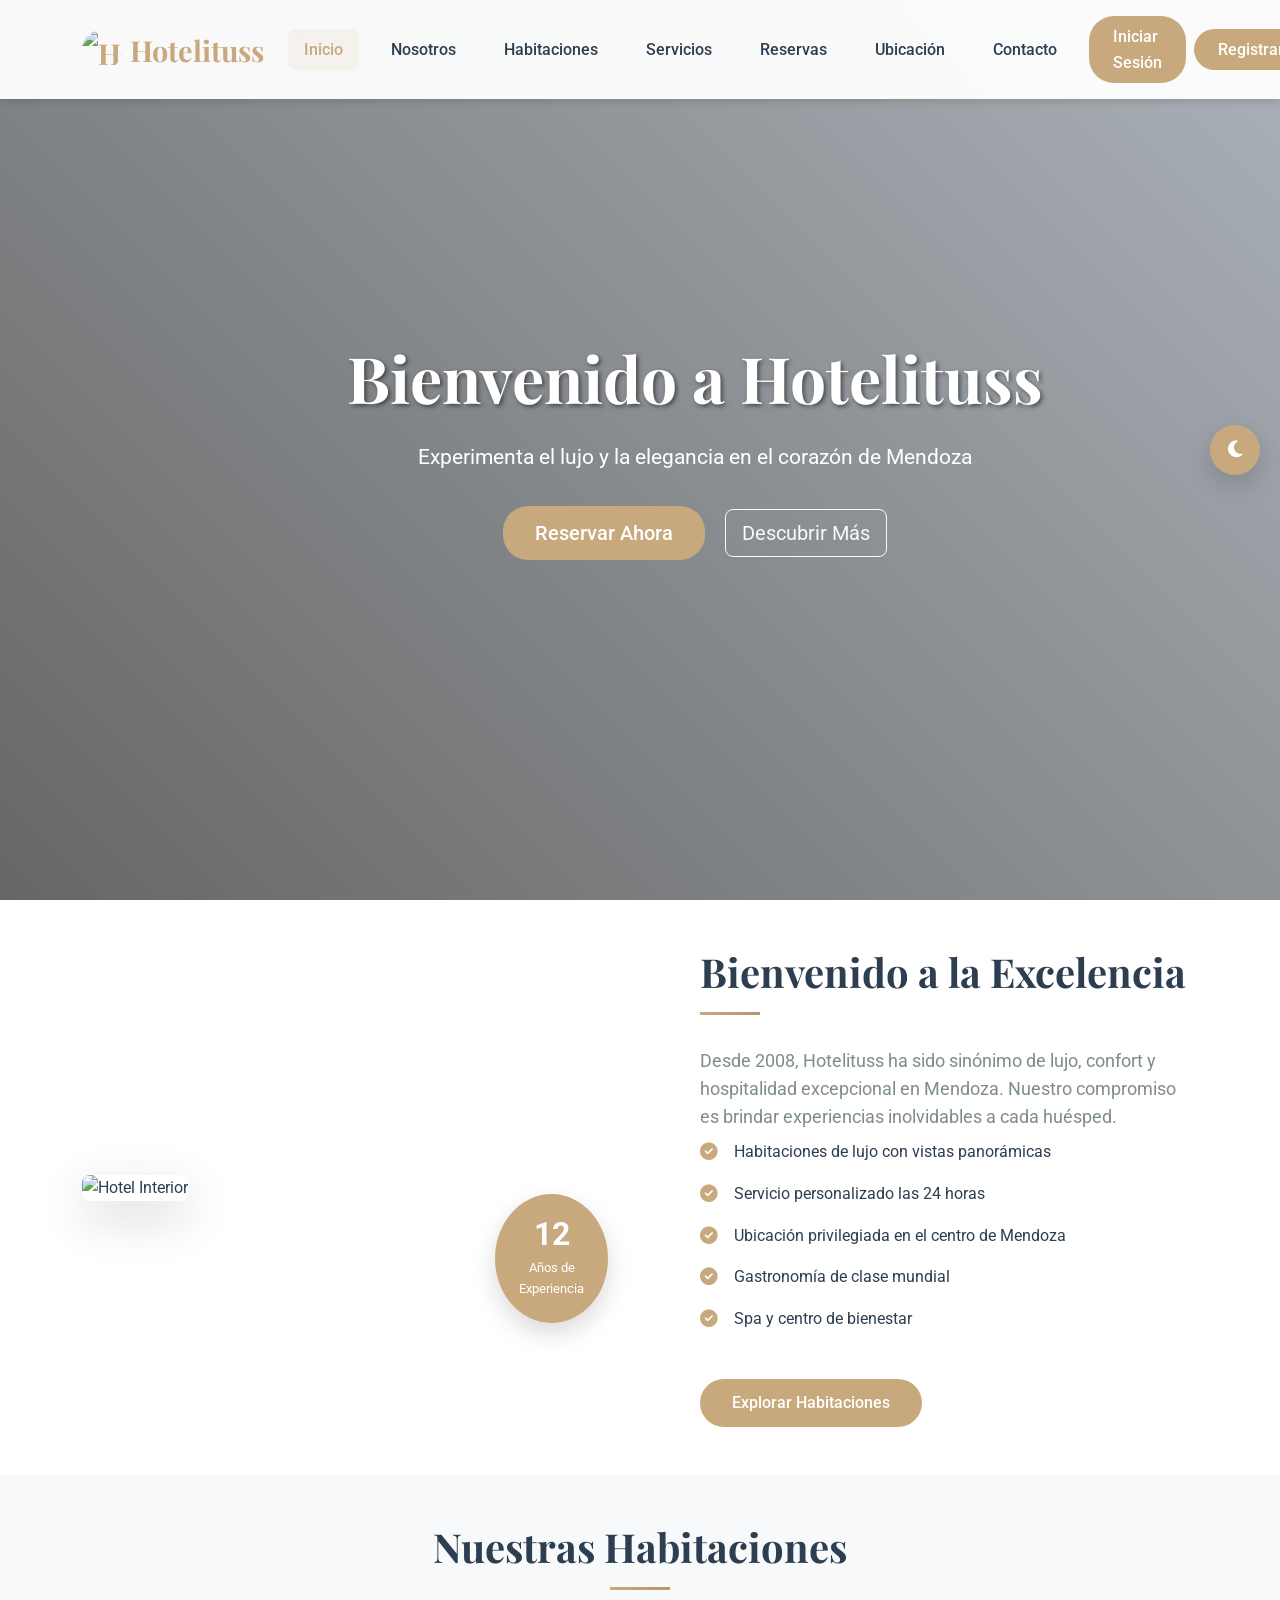
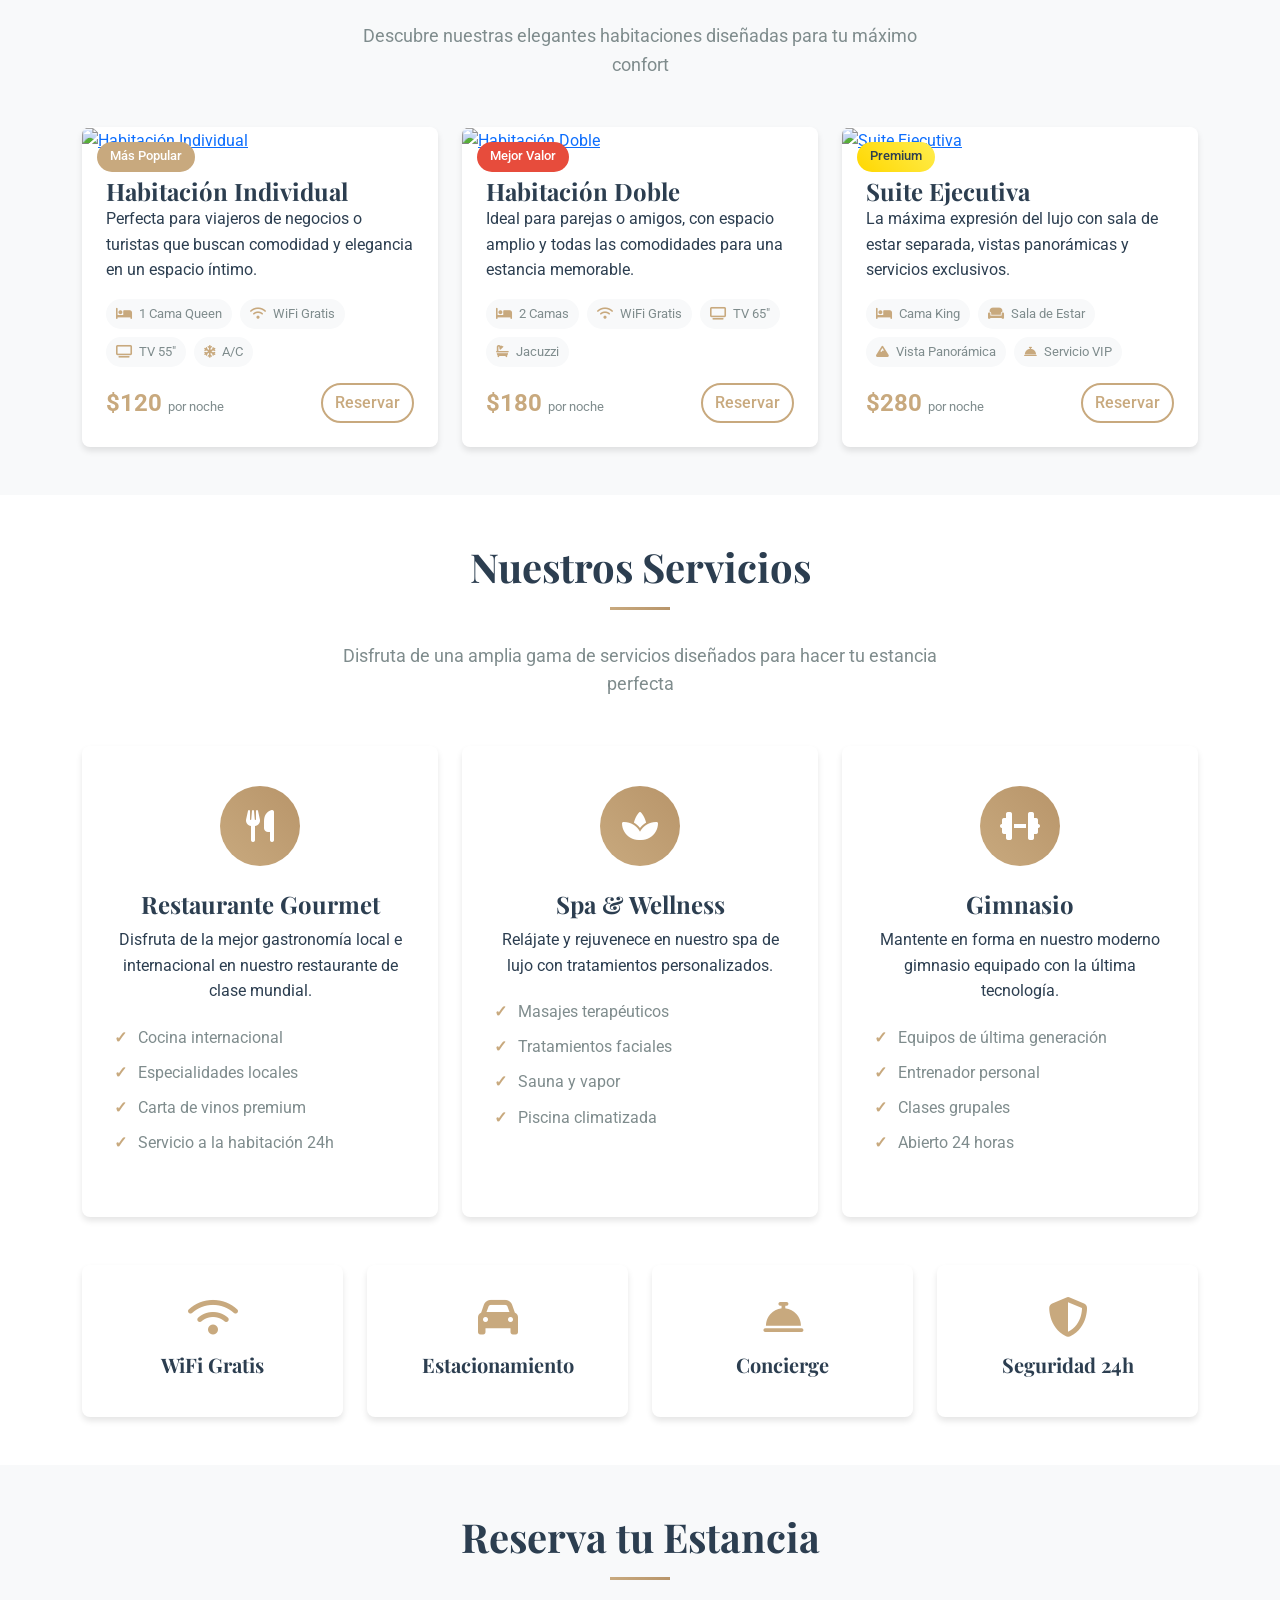
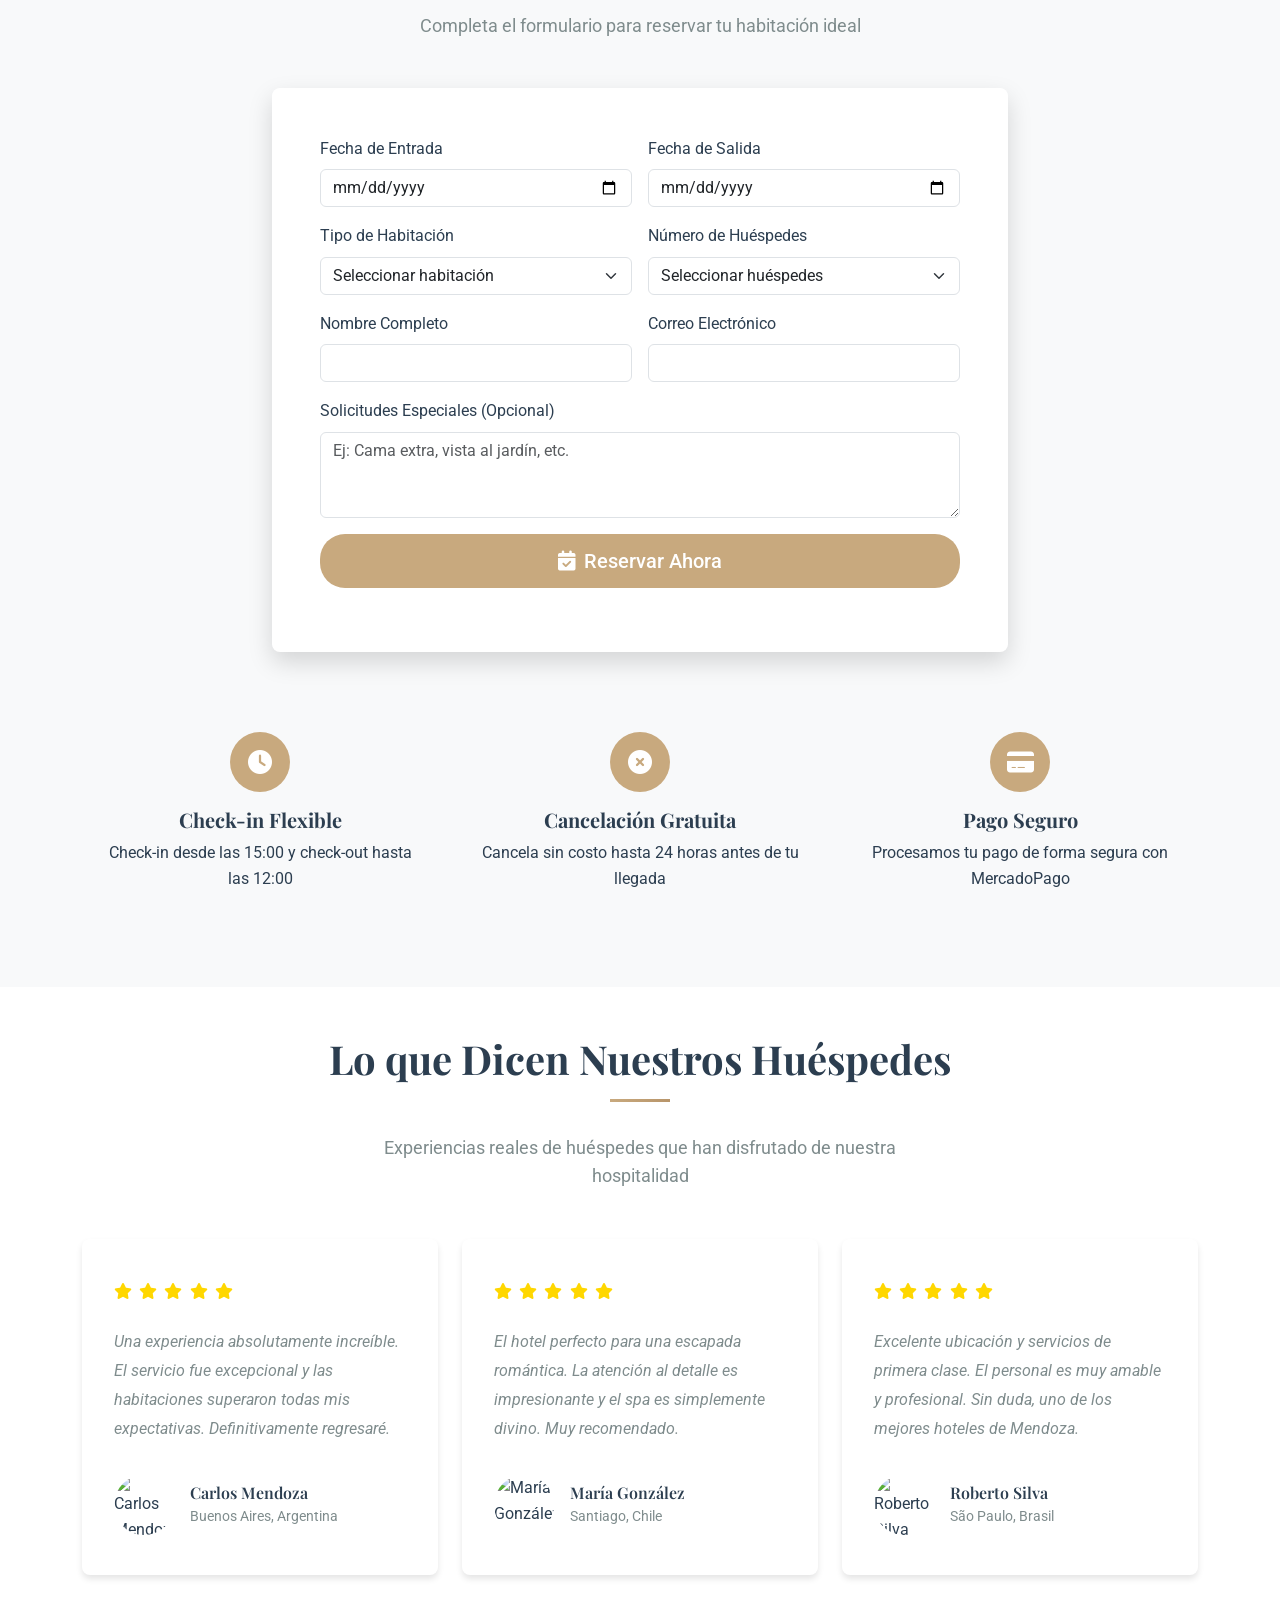
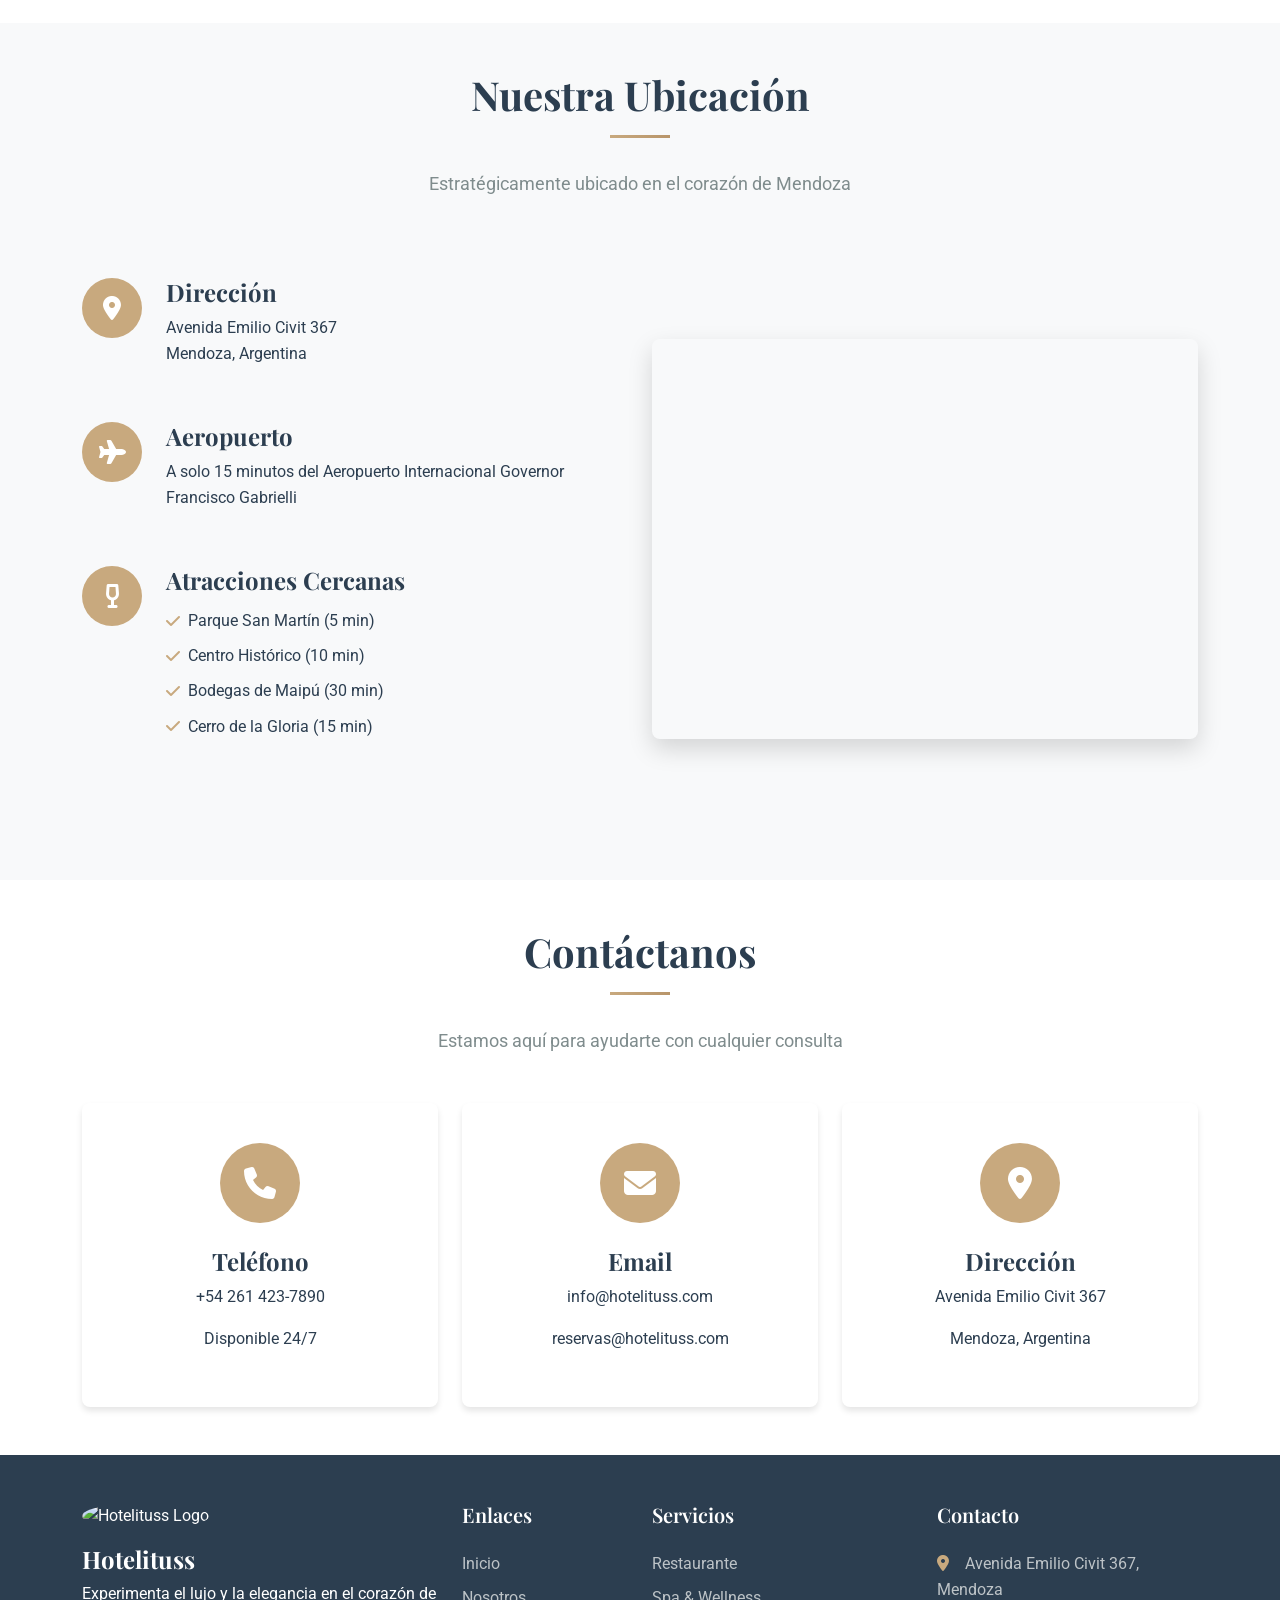
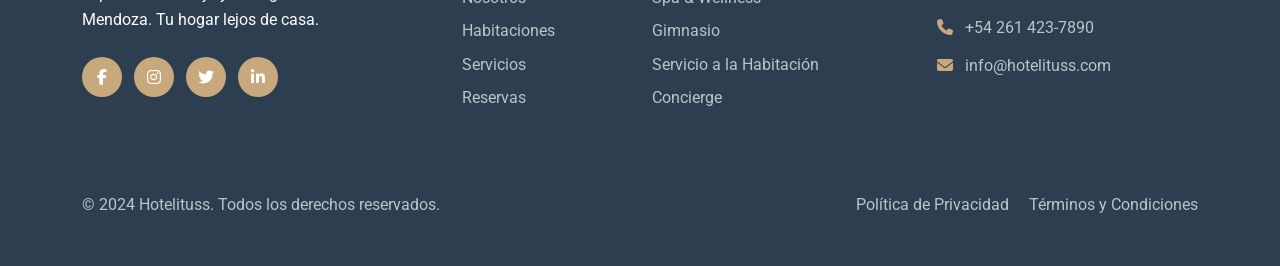
==== commit 38c330b3: "Update index.html" ====
--- a/index.html
+++ b/index.html
@@ -3,43 +3,60 @@
 <head>
     <meta charset="UTF-8">
     <meta name="viewport" content="width=device-width, initial-scale=1.0">
-    <meta name="description" content="Hotelituss - Experiencia de lujo y confort en el corazón de Mendoza, Argentina">
-    <meta name="keywords" content="hotel, lujo, Mendoza, Argentina, alojamiento, spa, restaurante">
-    <title>Hotelituss - Experiencia de Lujo</title>
-
-    <!-- Fuentes -->
-    <link rel="preconnect" href="https://fonts.googleapis.com">
-    <link rel="preconnect" href="https://fonts.gstatic.com" crossorigin>
-    <link href="https://fonts.googleapis.com/css2?family=Playfair+Display:wght@400;500;600;700&family=Roboto:wght@300;400;500&display=swap" rel="stylesheet">
-
-    <!-- Estilos -->
-    <link href="https://cdn.jsdelivr.net/npm/bootstrap@5.3.0-alpha1/dist/css/bootstrap.min.css" rel="stylesheet">
-    <link href="https://cdn.jsdelivr.net/npm/aos@2.3.4/dist/aos.css" rel="stylesheet">
-    <link rel="stylesheet" href="https://unpkg.com/leaflet@1.7.1/dist/leaflet.css" />
+    <title>Hotelituss - Hotel de Lujo en Mendoza</title>
+    
+    <!-- Bootstrap CSS -->
+    <link href="https://cdn.jsdelivr.net/npm/bootstrap@5.3.0/dist/css/bootstrap.min.css" rel="stylesheet">
+    
+    <!-- Font Awesome -->
     <link rel="stylesheet" href="https://cdnjs.cloudflare.com/ajax/libs/font-awesome/6.4.0/css/all.min.css">
+    
+    <!-- Google Fonts -->
+    <link href="https://fonts.googleapis.com/css2?family=Playfair+Display:wght@400;700&family=Roboto:wght@300;400;500;700&display=swap" rel="stylesheet">
+    
+    <!-- AOS Animation Library -->
+    <link href="https://unpkg.com/aos@2.3.1/dist/aos.css" rel="stylesheet">
+    
+    <!-- Leaflet CSS -->
+    <link rel="stylesheet" href="https://unpkg.com/leaflet@1.9.4/dist/leaflet.css" />
+    
+    <!-- Custom CSS -->
     <link rel="stylesheet" href="style.css">
-
+    
+    <!-- Meta tags para SEO -->
+    <meta name="description" content="Hotelituss - Hotel de lujo en Mendoza, Argentina. Disfruta de habitaciones elegantes, servicios premium y una ubicación privilegiada en el corazón de Mendoza.">
+    <meta name="keywords" content="hotel, mendoza, lujo, habitaciones, turismo, argentina, hotelituss">
+    <meta name="author" content="Hotelituss">
+    
+    <!-- Open Graph para redes sociales -->
+    <meta property="og:title" content="Hotelituss - Hotel de Lujo en Mendoza">
+    <meta property="og:description" content="Disfruta de una experiencia única en nuestro hotel de lujo en Mendoza">
+    <meta property="og:type" content="website">
+    <meta property="og:url" content="https://hotelituss.com">
+    
     <!-- Favicon -->
-    <link rel="icon" href="https://th.bing.com/th/id/OIG2.BQbN5r6GvZewXhI4RZDT?w=32&h=32&rs=1&pid=ImgDetMain" type="image/x-icon">
-    <!-- MercadoPago -->
-    <script src="https://sdk.mercadopago.com/js/v2"></script>
+    <link rel="icon" type="image/x-icon" href="/favicon.ico">
 </head>
 <body>
-    <!-- Barra de navegación -->
-    <nav class="navbar navbar-expand-lg navbar-light fixed-top">
+    <!-- Navbar -->
+    <nav class="navbar navbar-expand-lg fixed-top">
         <div class="container">
-            <a class="navbar-brand d-flex align-items-center" href="#" aria-label="Hotelituss">
-                <span class="brand-text d-flex align-items-center">
-                    <i class="fas fa-hotel me-2"></i>Hotelituss
-                </span>
+            <a class="navbar-brand d-flex align-items-center" href="#inicio">
+                <img src="https://images.unsplash.com/photo-1566073771259-6a8506099945?ixlib=rb-4.0.3&ixid=M3wxMjA3fDB8MHxwaG90by1wYWdlfHx8fGVufDB8fHx8fA%3D%3D&auto=format&fit=crop&w=100&q=80" alt="Hotelituss Logo" class="logo me-2">
+                <span class="brand-text">Hotelituss</span>
             </a>
-            <button class="navbar-toggler" type="button" data-bs-toggle="collapse" data-bs-target="#navbarNav" aria-controls="navbarNav" aria-expanded="false" aria-label="Toggle navigation">
+            
+            <button class="navbar-toggler" type="button" data-bs-toggle="collapse" data-bs-target="#navbarNav">
                 <span class="navbar-toggler-icon"></span>
             </button>
+            
             <div class="collapse navbar-collapse" id="navbarNav">
-                <ul class="navbar-nav ms-auto">
+                <ul class="navbar-nav mx-auto">
                     <li class="nav-item">
                         <a class="nav-link active" href="#inicio">Inicio</a>
+                    </li>
+                    <li class="nav-item">
+                        <a class="nav-link" href="#bienvenida">Nosotros</a>
                     </li>
                     <li class="nav-item">
                         <a class="nav-link" href="#habitaciones">Habitaciones</a>
@@ -51,201 +68,363 @@
                         <a class="nav-link" href="#reservas">Reservas</a>
                     </li>
                     <li class="nav-item">
-                        <a class="nav-link" href="#opiniones">Opiniones</a>
+                        <a class="nav-link" href="#ubicacion">Ubicación</a>
                     </li>
                     <li class="nav-item">
                         <a class="nav-link" href="#contacto">Contacto</a>
                     </li>
-                    <li class="nav-item">
-                        <a class="nav-link btn btn-login" href="#" id="loginLink">
-                            <i class="fas fa-user-circle me-1"></i>Iniciar sesión
-                        </a>
-                    </li>
-                    <li class="nav-item">
-                        <a class="nav-link btn btn-create-user" href="#" id="createUserLink">
-                            <i class="fas fa-user-plus me-1"></i>Crear Usuario
-                        </a>
-                    </li>
+                </ul>
+                
+                <div class="d-flex align-items-center">
+                    <!-- Enlaces de login/registro (para usuarios no logueados) -->
+                    <a href="#" class="nav-link btn-login" id="loginLink">Iniciar Sesión</a>
+                    <a href="#" class="nav-link btn-create-user" id="createUserLink">Registrarse</a>
                     
-                    <!-- Perfil de usuario -->
-                    <li class="nav-item dropdown" id="userProfileDropdown" style="display: none;">
-                        <a class="nav-link dropdown-toggle" href="#" id="userDropdown" role="button" data-bs-toggle="dropdown" aria-expanded="false">
-                            <div class="user-avatar-circle">
-                                <span id="userInitials">U</span>
-                            </div>
+                    <!-- Dropdown de perfil de usuario (para usuarios logueados) -->
+                    <div class="dropdown" id="userProfileDropdown" style="display: none;">
+                        <a class="dropdown-toggle text-decoration-none" href="#" role="button" data-bs-toggle="dropdown" aria-expanded="false">
+                            <div class="user-avatar-circle" id="userInitials">U</div>
                             <span id="userDisplayName">Usuario</span>
                         </a>
-                        <ul class="dropdown-menu dropdown-menu-end" aria-labelledby="userDropdown">
-                            <li class="dropdown-header">
-                                <div class="user-profile-header d-flex align-items-center">
-                                    <div class="user-avatar">
-                                        <i class="fas fa-user"></i>
-                                    </div>
-                                    <div class="user-info">
-                                        <h6 id="userFullName" class="mb-1">Nombre Completo</h6>
-                                        <p id="userEmail" class="text-muted small mb-0">correo@ejemplo.com</p>
-                                    </div>
+                        <ul class="dropdown-menu dropdown-menu-end">
+                            <li class="user-profile-header d-flex align-items-center">
+                                <div class="user-avatar" id="userInitialsLarge">U</div>
+                                <div>
+                                    <div class="fw-bold" id="userFullName">Usuario</div>
+                                    <small class="text-muted" id="userEmail">usuario@email.com</small>
                                 </div>
                             </li>
                             <li><hr class="dropdown-divider"></li>
-                            <li><a class="dropdown-item d-flex align-items-center" href="#" id="myReservationsLink">
-                                <i class="fas fa-history me-2"></i>Mis reservas
-                            </a></li>
+                            <li><a class="dropdown-item" href="#" id="myReservationsLink"><i class="fas fa-calendar-alt me-2"></i>Mis Reservas</a></li>
                             <li><hr class="dropdown-divider"></li>
-                            <li><a class="dropdown-item d-flex align-items-center" href="#" id="logoutLink">
-                                <i class="fas fa-sign-out-alt me-2"></i>Cerrar sesión
-                            </a></li>
+                            <li><a class="dropdown-item text-danger" href="#" id="logoutLink"><i class="fas fa-sign-out-alt me-2"></i>Cerrar Sesión</a></li>
                         </ul>
-                    </li>
-                </ul>
+                    </div>
+                </div>
             </div>
         </div>
     </nav>
 
     <!-- Hero Section -->
     <header id="inicio" class="hero">
-        <div class="hero-overlay"></div>
-        <div id="heroCarousel" class="carousel slide carousel-fade" data-bs-ride="carousel">
+        <div id="heroCarousel" class="carousel slide carousel-fade" data-bs-ride="carousel" data-bs-interval="5000">
             <div class="carousel-inner">
                 <div class="carousel-item active">
-                    <img src="https://images.unsplash.com/photo-1566073771259-6a8506099945?ixlib=rb-4.0.3&ixid=M3wxMjA3fDB8MHxwaG90by1wYWdlfHx8fGVufDB8fHx8fA%3D%3D&auto=format&fit=crop&w=2070&q=80" class="d-block w-100" alt="Vista exterior de Hotelituss">
+                    <img src="https://images.unsplash.com/photo-1566073771259-6a8506099945?ixlib=rb-4.0.3&ixid=M3wxMjA3fDB8MHxwaG90by1wYWdlfHx8fGVufDB8fHx8fA%3D%3D&auto=format&fit=crop&w=2000&q=80" class="d-block w-100" alt="Hotel Exterior">
                 </div>
                 <div class="carousel-item">
-                    <img src="https://images.unsplash.com/photo-1578683010236-d716f9a3f461?ixlib=rb-4.0.3&ixid=M3wxMjA3fDB8MHxwaG90by1wYWdlfHx8fGVufDB8fHx8fA%3D%3D&auto=format&fit=crop&w=2070&q=80" class="d-block w-100" alt="Habitación de lujo con vista panorámica">
+                    <img src="https://images.unsplash.com/photo-1571896349842-33c89424de2d?ixlib=rb-4.0.3&ixid=M3wxMjA3fDB8MHxwaG90by1wYWdlfHx8fGVufDB8fHx8fA%3D%3D&auto=format&fit=crop&w=2000&q=80" class="d-block w-100" alt="Hotel Lobby">
                 </div>
                 <div class="carousel-item">
-                    <img src="https://images.unsplash.com/photo-1571896349842-33c89424de2d?ixlib=rb-4.0.3&ixid=M3wxMjA3fDB8MHxwaG90by1wYWdlfHx8fGVufDB8fHx8fA%3D%3D&auto=format&fit=crop&w=2080&q=80" class="d-block w-100" alt="Piscina infinita con vista al mar">
-                </div>
-            </div>
-            <button class="carousel-control-prev" type="button" data-bs-target="#heroCarousel" data-bs-slide="prev">
-                <span class="carousel-control-prev-icon" aria-hidden="true"></span>
-                <span class="visually-hidden">Anterior</span>
-            </button>
-            <button class="carousel-control-next" type="button" data-bs-target="#heroCarousel" data-bs-slide="next">
-                <span class="carousel-control-next-icon" aria-hidden="true"></span>
-                <span class="visually-hidden">Siguiente</span>
-            </button>
-        </div>
+                    <img src="https://images.unsplash.com/photo-1582719478250-c89cae4dc85b?ixlib=rb-4.0.3&ixid=M3wxMjA3fDB8MHxwaG90by1wYWdlfHx8fGVufDB8fHx8fA%3D%3D&auto=format&fit=crop&w=2000&q=80" class="d-block w-100" alt="Hotel Room">
+                </div>
+            </div>
+        </div>
+        
+        <div class="hero-overlay"></div>
+        
         <div class="hero-content">
-            <h1 class="display-3" data-aos="fade-up">Bienvenido a Hotelituss</h1>
-            <p class="lead" data-aos="fade-up" data-aos-delay="100">Descubre el lujo y la comodidad en cada detalle</p>
-            <div data-aos="fade-up" data-aos-delay="200">
-                <a href="#reservas" class="btn btn-primary btn-lg mt-3">
-                    <i class="fas fa-calendar-check me-2"></i>Reservar ahora
-                </a>
-                <a href="#habitaciones" class="btn btn-outline-light btn-lg mt-3 ms-2">
-                    <i class="fas fa-bed me-2"></i>Ver habitaciones
-                </a>
+            <h1 data-aos="fade-up" data-aos-delay="300">Bienvenido a Hotelituss</h1>
+            <p data-aos="fade-up" data-aos-delay="500">Experimenta el lujo y la elegancia en el corazón de Mendoza</p>
+            <div data-aos="fade-up" data-aos-delay="700">
+                <a href="#reservas" class="btn btn-primary btn-lg me-3">Reservar Ahora</a>
+                <a href="#bienvenida" class="btn btn-outline-light btn-lg">Descubrir Más</a>
             </div>
         </div>
     </header>
 
-    <!-- Bienvenida Section -->
+    <!-- Panel de Administración (oculto por defecto) -->
+    <div id="admin-panel" style="display: none;" class="admin-panel">
+        <div class="container-fluid">
+            <!-- Header del Panel de Administración -->
+            <div class="admin-header py-3 mb-4">
+                <div class="row align-items-center">
+                    <div class="col">
+                        <h2 class="mb-0"><i class="fas fa-tachometer-alt me-2"></i>Panel de Administración</h2>
+                        <p class="mb-0 text-muted">Bienvenido, <span id="adminUserName">Administrador</span></p>
+                    </div>
+                    <div class="col-auto">
+                        <button class="btn btn-outline-danger" onclick="location.reload()">
+                            <i class="fas fa-sign-out-alt me-2"></i>Salir del Panel
+                        </button>
+                    </div>
+                </div>
+            </div>
+
+            <!-- Estadísticas Generales -->
+            <div class="row mb-4">
+                <div class="col-lg-3 col-md-6 mb-3">
+                    <div class="card stat-card bg-primary text-white">
+                        <div class="card-body">
+                            <div class="d-flex justify-content-between">
+                                <div>
+                                    <h3 class="mb-0" id="totalUsuarios">0</h3>
+                                    <p class="mb-0">Total Usuarios</p>
+                                </div>
+                                <div class="stat-icon">
+                                    <i class="fas fa-users"></i>
+                                </div>
+                            </div>
+                        </div>
+                    </div>
+                </div>
+                <div class="col-lg-3 col-md-6 mb-3">
+                    <div class="card stat-card bg-success text-white">
+                        <div class="card-body">
+                            <div class="d-flex justify-content-between">
+                                <div>
+                                    <h3 class="mb-0" id="totalReservas">0</h3>
+                                    <p class="mb-0">Total Reservas</p>
+                                </div>
+                                <div class="stat-icon">
+                                    <i class="fas fa-calendar-check"></i>
+                                </div>
+                            </div>
+                        </div>
+                    </div>
+                </div>
+                <div class="col-lg-3 col-md-6 mb-3">
+                    <div class="card stat-card bg-warning text-white">
+                        <div class="card-body">
+                            <div class="d-flex justify-content-between">
+                                <div>
+                                    <h3 class="mb-0" id="reservasActivas">0</h3>
+                                    <p class="mb-0">Reservas Activas</p>
+                                </div>
+                                <div class="stat-icon">
+                                    <i class="fas fa-clock"></i>
+                                </div>
+                            </div>
+                        </div>
+                    </div>
+                </div>
+                <div class="col-lg-3 col-md-6 mb-3">
+                    <div class="card stat-card bg-info text-white">
+                        <div class="card-body">
+                            <div class="d-flex justify-content-between">
+                                <div>
+                                    <h3 class="mb-0" id="ingresosMes">$0</h3>
+                                    <p class="mb-0">Ingresos del Mes</p>
+                                </div>
+                                <div class="stat-icon">
+                                    <i class="fas fa-dollar-sign"></i>
+                                </div>
+                            </div>
+                        </div>
+                    </div>
+                </div>
+            </div>
+
+            <!-- Tabs de Administración -->
+            <ul class="nav nav-tabs mb-4" id="adminTabs" role="tablist">
+                <li class="nav-item" role="presentation">
+                    <button class="nav-link active" id="reservas-tab" data-bs-toggle="tab" data-bs-target="#reservas-admin" type="button" role="tab">
+                        <i class="fas fa-calendar-alt me-2"></i>Reservas
+                    </button>
+                </li>
+                <li class="nav-item" role="presentation">
+                    <button class="nav-link" id="usuarios-tab" data-bs-toggle="tab" data-bs-target="#usuarios-admin" type="button" role="tab">
+                        <i class="fas fa-users me-2"></i>Usuarios
+                    </button>
+                </li>
+            </ul>
+
+            <!-- Contenido de las Tabs -->
+            <div class="tab-content" id="adminTabsContent">
+                <!-- Tab Reservas -->
+                <div class="tab-pane fade show active" id="reservas-admin" role="tabpanel">
+                    <div class="card">
+                        <div class="card-header">
+                            <h5 class="mb-0"><i class="fas fa-calendar-alt me-2"></i>Gestión de Reservas</h5>
+                        </div>
+                        <div class="card-body">
+                            <div id="reservasAdminLoading" class="text-center py-4">
+                                <div class="spinner-border text-primary" role="status">
+                                    <span class="visually-hidden">Cargando...</span>
+                                </div>
+                                <p class="mt-2">Cargando reservas...</p>
+                            </div>
+                            <div id="reservasAdminContent" style="display: none;">
+                                <div class="table-responsive">
+                                    <table class="table table-striped table-hover">
+                                        <thead class="table-dark">
+                                            <tr>
+                                                <th>ID</th>
+                                                <th>Huésped</th>
+                                                <th>Email</th>
+                                                <th>Habitación</th>
+                                                <th>Check-in</th>
+                                                <th>Check-out</th>
+                                                <th>Estado</th>
+                                                <th>Total</th>
+                                                <th>Acciones</th>
+                                            </tr>
+                                        </thead>
+                                        <tbody id="reservasAdminTableBody">
+                                            <!-- Las reservas se cargarán aquí dinámicamente -->
+                                        </tbody>
+                                    </table>
+                                </div>
+                            </div>
+                        </div>
+                    </div>
+                </div>
+
+                <!-- Tab Usuarios -->
+                <div class="tab-pane fade" id="usuarios-admin" role="tabpanel">
+                    <div class="card">
+                        <div class="card-header">
+                            <h5 class="mb-0"><i class="fas fa-users me-2"></i>Gestión de Usuarios</h5>
+                        </div>
+                        <div class="card-body">
+                            <div id="usuariosAdminLoading" class="text-center py-4">
+                                <div class="spinner-border text-primary" role="status">
+                                    <span class="visually-hidden">Cargando...</span>
+                                </div>
+                                <p class="mt-2">Cargando usuarios...</p>
+                            </div>
+                            <div id="usuariosAdminContent" style="display: none;">
+                                <div class="table-responsive">
+                                    <table class="table table-striped table-hover">
+                                        <thead class="table-dark">
+                                            <tr>
+                                                <th>ID</th>
+                                                <th>Nombre</th>
+                                                <th>Email</th>
+                                                <th>Teléfono</th>
+                                                <th>Total Reservas</th>
+                                                <th>Última Reserva</th>
+                                                <th>Estado</th>
+                                            </tr>
+                                        </thead>
+                                        <tbody id="usuariosAdminTableBody">
+                                            <!-- Los usuarios se cargarán aquí dinámicamente -->
+                                        </tbody>
+                                    </table>
+                                </div>
+                            </div>
+                        </div>
+                    </div>
+                </div>
+            </div>
+        </div>
+    </div>
+
+    <!-- Sección Bienvenida -->
     <section id="bienvenida" class="py-5">
         <div class="container">
             <div class="row align-items-center">
                 <div class="col-lg-6" data-aos="fade-right">
-                    <h2 class="section-title">Bienvenidos a Hotelituss</h2>
-                    <div class="section-divider"></div>
-                    <p class="lead">Experimenta el lujo y la comodidad en nuestro exclusivo hotel.</p>
-                    <p>En Hotelituss, nos dedicamos a proporcionar una experiencia inolvidable a nuestros huéspedes. Desde nuestras lujosas habitaciones hasta nuestros servicios de primera clase, cada detalle está diseñado para superar sus expectativas.</p>
-                    <ul class="feature-list">
-                        <li><i class="fas fa-check-circle"></i> Ubicación privilegiada en el corazón de Mendoza</li>
-                        <li><i class="fas fa-check-circle"></i> Habitaciones de lujo con vistas panorámicas</li>
-                        <li><i class="fas fa-check-circle"></i> Restaurante gourmet con cocina internacional</li>
-                        <li><i class="fas fa-check-circle"></i> Spa y centro de bienestar completo</li>
-                    </ul>
-                    <a href="#habitaciones" class="btn btn-outline-primary mt-3">
-                        <i class="fas fa-arrow-right me-2"></i>Explorar habitaciones
-                    </a>
+                    <div class="image-container position-relative">
+                        <img src="https://images.unsplash.com/photo-1578662996442-48f60103fc96?ixlib=rb-4.0.3&ixid=M3wxMjA3fDB8MHxwaG90by1wYWdlfHx8fGVufDB8fHx8fA%3D%3D&auto=format&fit=crop&w=800&q=80" alt="Hotel Interior" class="img-fluid rounded-3 shadow-lg">
+                        <div class="experience-badge">
+                            <div class="years">15</div>
+                            <div class="text">Años de<br>Experiencia</div>
+                        </div>
+                    </div>
                 </div>
                 <div class="col-lg-6" data-aos="fade-left">
-                    <div class="image-container">
-                        <img src="https://www.frontsigns.com/wp-content/uploads/2022/02/luxury-hotel-lobby-designs.jpg" alt="Lobby de Hotelituss" class="img-fluid rounded shadow-lg">
-                        <div class="experience-badge">
-                            <span class="years">10</span>
-                            <span class="text">Años de<br>Excelencia</span>
-                        </div>
+                    <div class="ps-lg-5">
+                        <h2 class="section-title">Bienvenido a la Excelencia</h2>
+                        <div class="section-divider"></div>
+                        <p class="section-subtitle">Desde 2008, Hotelituss ha sido sinónimo de lujo, confort y hospitalidad excepcional en Mendoza. Nuestro compromiso es brindar experiencias inolvidables a cada huésped.</p>
+                        
+                        <ul class="feature-list">
+                            <li><i class="fas fa-check-circle"></i> Habitaciones de lujo con vistas panorámicas</li>
+                            <li><i class="fas fa-check-circle"></i> Servicio personalizado las 24 horas</li>
+                            <li><i class="fas fa-check-circle"></i> Ubicación privilegiada en el centro de Mendoza</li>
+                            <li><i class="fas fa-check-circle"></i> Gastronomía de clase mundial</li>
+                            <li><i class="fas fa-check-circle"></i> Spa y centro de bienestar</li>
+                        </ul>
+                        
+                        <a href="#habitaciones" class="btn btn-primary mt-4">Explorar Habitaciones</a>
                     </div>
                 </div>
             </div>
         </div>
     </section>
 
-    <!-- Habitaciones Section -->
-    <section id="habitaciones" class="py-5">
+    <!-- Sección Habitaciones -->
+    <section id="habitaciones" class="py-5 bg-light">
         <div class="container">
-            <h2 class="section-title text-center" data-aos="fade-up">Nuestras Habitaciones</h2>
-            <div class="section-divider mx-auto"></div>
-            <p class="section-subtitle text-center mb-5" data-aos="fade-up">Descubra nuestras elegantes habitaciones diseñadas para su máximo confort</p>
-
-            <div class="row">
-                <div class="col-md-4 mb-4" data-aos="fade-up" data-aos-delay="100">
+            <div class="text-center mb-5" data-aos="fade-up">
+                <h2 class="section-title">Nuestras Habitaciones</h2>
+                <div class="section-divider mx-auto"></div>
+                <p class="section-subtitle">Descubre nuestras elegantes habitaciones diseñadas para tu máximo confort</p>
+            </div>
+            
+            <div class="row g-4">
+                <div class="col-lg-4 col-md-6" data-aos="fade-up" data-aos-delay="100">
                     <div class="room-card">
-                        <div class="room-tag">Popular</div>
-                        <a href="#reservas" class="room-link">
-                            <img src="https://images.unsplash.com/photo-1611892440504-42a792e24d32?ixlib=rb-4.0.3&ixid=M3wxMjA3fDB8MHxwaG90by1wYWdlfHx8fGVufDB8fHx8fA%3D%3D&auto=format&fit=crop&w=2070&q=80" class="card-img-top" alt="Habitación Individual">
+                        <div class="room-tag">Más Popular</div>
+                        <a href="#" class="room-link">
+                            <img src="https://images.unsplash.com/photo-1631049307264-da0ec9d70304?ixlib=rb-4.0.3&ixid=M3wxMjA3fDB8MHxwaG90by1wYWdlfHx8fGVufDB8fHx8fA%3D%3D&auto=format&fit=crop&w=800&q=80" alt="Habitación Individual" class="img-fluid">
                         </a>
-                        <div class="card-body">
-                            <div class="d-flex justify-content-between align-items-center mb-2">
-                                <h5 class="card-title mb-0">Habitación Individual</h5>
-                                <span class="room-price">$120<small>/noche</small></span>
-                            </div>
+                        <div class="card-body p-4">
+                            <h4 class="card-title">Habitación Individual</h4>
+                            <p class="card-text">Perfecta para viajeros de negocios o turistas que buscan comodidad y elegancia en un espacio íntimo.</p>
                             <div class="room-features mb-3">
-                                <span><i class="fas fa-ruler-combined"></i> 28m²</span>
-                                <span><i class="fas fa-user"></i> 1 Persona</span>
-                                <span><i class="fas fa-wifi"></i> WiFi</span>
-                            </div>
-                            <p class="card-text">Perfecta para viajeros solitarios que buscan comodidad y estilo en un espacio íntimo y acogedor.</p>
-                            <a href="#reservas" class="btn btn-outline-primary w-100">
-                                <i class="fas fa-calendar-check me-2"></i>Reservar
-                            </a>
-                        </div>
-                    </div>
-                </div>
-                <div class="col-md-4 mb-4" data-aos="fade-up" data-aos-delay="200">
+                                <span><i class="fas fa-bed"></i> 1 Cama Queen</span>
+                                <span><i class="fas fa-wifi"></i> WiFi Gratis</span>
+                                <span><i class="fas fa-tv"></i> TV 55"</span>
+                                <span><i class="fas fa-snowflake"></i> A/C</span>
+                            </div>
+                            <div class="d-flex justify-content-between align-items-center">
+                                <div class="room-price">
+                                    $120 <small>por noche</small>
+                                </div>
+                                <a href="#reservas" class="btn btn-outline-primary">Reservar</a>
+                            </div>
+                        </div>
+                    </div>
+                </div>
+                
+                <div class="col-lg-4 col-md-6" data-aos="fade-up" data-aos-delay="200">
                     <div class="room-card">
-                        <div class="room-tag bestseller">Más reservada</div>
-                        <a href="#reservas" class="room-link">
-                            <img src="https://cdn.prod.website-files.com/5faeb38cb5f86ba2c2288cd3/6256f94b472b77aa5ec05264_executive%20double%20double%201.png" class="card-img-top" alt="Habitación Doble">
+                        <div class="room-tag bestseller">Mejor Valor</div>
+                        <a href="#" class="room-link">
+                            <img src="https://images.unsplash.com/photo-1582719478250-c89cae4dc85b?ixlib=rb-4.0.3&ixid=M3wxMjA3fDB8MHxwaG90by1wYWdlfHx8fGVufDB8fHx8fA%3D%3D&auto=format&fit=crop&w=800&q=80" alt="Habitación Doble" class="img-fluid">
                         </a>
-                        <div class="card-body">
-                            <div class="d-flex justify-content-between align-items-center mb-2">
-                                <h5 class="card-title mb-0">Habitación Doble</h5>
-                                <span class="room-price">$180<small>/noche</small></span>
-                            </div>
+                        <div class="card-body p-4">
+                            <h4 class="card-title">Habitación Doble</h4>
+                            <p class="card-text">Ideal para parejas o amigos, con espacio amplio y todas las comodidades para una estancia memorable.</p>
                             <div class="room-features mb-3">
-                                <span><i class="fas fa-ruler-combined"></i> 35m²</span>
-                                <span><i class="fas fa-user"></i> 2 Personas</span>
-                                <span><i class="fas fa-wifi"></i> WiFi</span>
-                            </div>
-                            <p class="card-text">Ideal para parejas o amigos que desean compartir experiencias en un espacio elegante y confortable.</p>
-                            <a href="#reservas" class="btn btn-outline-primary w-100">
-                                <i class="fas fa-calendar-check me-2"></i>Reservar
-                            </a>
-                        </div>
-                    </div>
-                </div>
-                <div class="col-md-4 mb-4" data-aos="fade-up" data-aos-delay="300">
+                                <span><i class="fas fa-bed"></i> 2 Camas</span>
+                                <span><i class="fas fa-wifi"></i> WiFi Gratis</span>
+                                <span><i class="fas fa-tv"></i> TV 65"</span>
+                                <span><i class="fas fa-bath"></i> Jacuzzi</span>
+                            </div>
+                            <div class="d-flex justify-content-between align-items-center">
+                                <div class="room-price">
+                                    $180 <small>por noche</small>
+                                </div>
+                                <a href="#reservas" class="btn btn-outline-primary">Reservar</a>
+                            </div>
+                        </div>
+                    </div>
+                </div>
+                
+                <div class="col-lg-4 col-md-6" data-aos="fade-up" data-aos-delay="300">
                     <div class="room-card">
-                        <div class="room-tag luxury">Lujo</div>
-                        <a href="#reservas" class="room-link">
-                            <img src="https://media.revistaad.es/photos/65c21a5605ba5d3cad2a23ba/16:9/w_2560%2Cc_limit/atr.royalmansion-bedroom2-mr.jpg" class="card-img-top" alt="Suite">
+                        <div class="room-tag luxury">Premium</div>
+                        <a href="#" class="room-link">
+                            <img src="https://images.unsplash.com/photo-1590490360182-c33d57733427?ixlib=rb-4.0.3&ixid=M3wxMjA3fDB8MHxwaG90by1wYWdlfHx8fGVufDB8fHx8fA%3D%3D&auto=format&fit=crop&w=800&q=80" alt="Suite Ejecutiva" class="img-fluid">
                         </a>
-                        <div class="card-body">
-                            <div class="d-flex justify-content-between align-items-center mb-2">
-                                <h5 class="card-title mb-0">Suite Ejecutiva</h5>
-                                <span class="room-price">$280<small>/noche</small></span>
-                            </div>
+                        <div class="card-body p-4">
+                            <h4 class="card-title">Suite Ejecutiva</h4>
+                            <p class="card-text">La máxima expresión del lujo con sala de estar separada, vistas panorámicas y servicios exclusivos.</p>
                             <div class="room-features mb-3">
-                                <span><i class="fas fa-ruler-combined"></i> 55m²</span>
-                                <span><i class="fas fa-user"></i> 2-4 Personas</span>
-                                <span><i class="fas fa-wifi"></i> WiFi</span>
-                            </div>
-                            <p class="card-text">Lujo y comodidad en un espacio amplio y elegantemente decorado con vistas panorámicas a la ciudad.</p>
-                            <a href="#reservas" class="btn btn-outline-primary w-100">
-                                <i class="fas fa-calendar-check me-2"></i>Reservar
-                            </a>
+                                <span><i class="fas fa-bed"></i> Cama King</span>
+                                <span><i class="fas fa-couch"></i> Sala de Estar</span>
+                                <span><i class="fas fa-mountain"></i> Vista Panorámica</span>
+                                <span><i class="fas fa-concierge-bell"></i> Servicio VIP</span>
+                            </div>
+                            <div class="d-flex justify-content-between align-items-center">
+                                <div class="room-price">
+                                    $280 <small>por noche</small>
+                                </div>
+                                <a href="#reservas" class="btn btn-outline-primary">Reservar</a>
+                            </div>
                         </div>
                     </div>
                 </div>
@@ -253,210 +432,227 @@
         </div>
     </section>
 
-    <!-- Servicios Section -->
+    <!-- Sección Servicios -->
     <section id="servicios" class="py-5">
         <div class="container">
-            <h2 class="section-title text-center" data-aos="fade-up">Nuestros Servicios</h2>
-            <div class="section-divider mx-auto"></div>
-            <p class="section-subtitle text-center mb-5" data-aos="fade-up">Disfrute de nuestras instalaciones y servicios exclusivos</p>
-
-            <div class="row">
-                <div class="col-md-4 mb-4" data-aos="fade-up" data-aos-delay="100">
+            <div class="text-center mb-5" data-aos="fade-up">
+                <h2 class="section-title">Nuestros Servicios</h2>
+                <div class="section-divider mx-auto"></div>
+                <p class="section-subtitle">Disfruta de una amplia gama de servicios diseñados para hacer tu estancia perfecta</p>
+            </div>
+            
+            <div class="row g-4 mb-5">
+                <div class="col-lg-4 col-md-6" data-aos="fade-up" data-aos-delay="100">
                     <div class="service-card text-center">
                         <div class="service-icon">
                             <i class="fas fa-utensils"></i>
                         </div>
                         <h4>Restaurante Gourmet</h4>
-                        <p>Disfruta de nuestra exquisita gastronomía local e internacional en un ambiente sofisticado con vistas panorámicas.</p>
+                        <p>Disfruta de la mejor gastronomía local e internacional en nuestro restaurante de clase mundial.</p>
                         <ul class="service-features">
                             <li>Cocina internacional</li>
-                            <li>Ingredientes locales</li>
+                            <li>Especialidades locales</li>
                             <li>Carta de vinos premium</li>
+                            <li>Servicio a la habitación 24h</li>
                         </ul>
                     </div>
                 </div>
-                <div class="col-md-4 mb-4" data-aos="fade-up" data-aos-delay="200">
+                
+                <div class="col-lg-4 col-md-6" data-aos="fade-up" data-aos-delay="200">
                     <div class="service-card text-center">
                         <div class="service-icon">
                             <i class="fas fa-spa"></i>
                         </div>
-                        <h4>Spa de Lujo</h4>
-                        <p>Relájate y renuévate en nuestro lujoso spa con diversos tratamientos y terapias diseñados para tu bienestar.</p>
+                        <h4>Spa & Wellness</h4>
+                        <p>Relájate y rejuvenece en nuestro spa de lujo con tratamientos personalizados.</p>
                         <ul class="service-features">
                             <li>Masajes terapéuticos</li>
                             <li>Tratamientos faciales</li>
-                            <li>Sauna y baño turco</li>
+                            <li>Sauna y vapor</li>
+                            <li>Piscina climatizada</li>
                         </ul>
                     </div>
                 </div>
-                <div class="col-md-4 mb-4" data-aos="fade-up" data-aos-delay="300">
+                
+                <div class="col-lg-4 col-md-6" data-aos="fade-up" data-aos-delay="300">
                     <div class="service-card text-center">
                         <div class="service-icon">
                             <i class="fas fa-dumbbell"></i>
                         </div>
-                        <h4>Gimnasio Equipado</h4>
-                        <p>Mantén tu rutina de ejercicios en nuestro moderno gimnasio con equipos de última generación y vistas panorámicas.</p>
+                        <h4>Gimnasio</h4>
+                        <p>Mantente en forma en nuestro moderno gimnasio equipado con la última tecnología.</p>
                         <ul class="service-features">
-                            <li>Equipos cardiovasculares</li>
-                            <li>Zona de pesas</li>
-                            <li>Entrenadores personales</li>
+                            <li>Equipos de última generación</li>
+                            <li>Entrenador personal</li>
+                            <li>Clases grupales</li>
+                            <li>Abierto 24 horas</li>
                         </ul>
                     </div>
                 </div>
             </div>
-
-            <div class="row mt-4">
-                <div class="col-md-3 col-6 mb-4" data-aos="fade-up">
+            
+            <!-- Amenidades adicionales -->
+            <div class="row g-4">
+                <div class="col-lg-3 col-md-6" data-aos="fade-up" data-aos-delay="100">
                     <div class="amenity-item text-center">
-                        <i class="fas fa-swimming-pool"></i>
-                        <h5>Piscina</h5>
-                    </div>
-                </div>
-                <div class="col-md-3 col-6 mb-4" data-aos="fade-up" data-aos-delay="100">
+                        <i class="fas fa-wifi"></i>
+                        <h5>WiFi Gratis</h5>
+                    </div>
+                </div>
+                <div class="col-lg-3 col-md-6" data-aos="fade-up" data-aos-delay="200">
                     <div class="amenity-item text-center">
-                        <i class="fas fa-parking"></i>
+                        <i class="fas fa-car"></i>
                         <h5>Estacionamiento</h5>
                     </div>
                 </div>
-                <div class="col-md-3 col-6 mb-4" data-aos="fade-up" data-aos-delay="200">
+                <div class="col-lg-3 col-md-6" data-aos="fade-up" data-aos-delay="300">
                     <div class="amenity-item text-center">
                         <i class="fas fa-concierge-bell"></i>
-                        <h5>Concierge 24h</h5>
-                    </div>
-                </div>
-                <div class="col-md-3 col-6 mb-4" data-aos="fade-up" data-aos-delay="300">
+                        <h5>Concierge</h5>
+                    </div>
+                </div>
+                <div class="col-lg-3 col-md-6" data-aos="fade-up" data-aos-delay="400">
                     <div class="amenity-item text-center">
-                        <i class="fas fa-wifi"></i>
-                        <h5>WiFi Gratuito</h5>
+                        <i class="fas fa-shield-alt"></i>
+                        <h5>Seguridad 24h</h5>
                     </div>
                 </div>
             </div>
         </div>
     </section>
 
-    <!-- Reservas Section -->
-    <section id="reservas" class="py-5">
+    <!-- Sección Reservas -->
+    <section id="reservas" class="py-5 bg-light">
         <div class="container">
-            <h2 class="section-title text-center" data-aos="fade-up">Reserva tu estancia</h2>
-            <div class="section-divider mx-auto"></div>
-            <p class="section-subtitle text-center mb-5" data-aos="fade-up">Planifique su visita y disfrute de una experiencia inolvidable</p>
-
+            <div class="text-center mb-5" data-aos="fade-up">
+                <h2 class="section-title">Reserva tu Estancia</h2>
+                <div class="section-divider mx-auto"></div>
+                <p class="section-subtitle">Completa el formulario para reservar tu habitación ideal</p>
+            </div>
+            
             <div class="row justify-content-center">
-                <div class="col-lg-8" data-aos="fade-up" data-aos-delay="100">
-                    <form class="reservation-form" id="reservationForm">
-                        <div class="row">
-                            <div class="col-md-6 mb-3">
-                                <label for="checkIn" class="form-label">Fecha de entrada</label>
-                                <div class="input-group">
-                                    <span class="input-group-text"><i class="fas fa-calendar-alt"></i></span>
+                <div class="col-lg-8">
+                    <!-- Alerta para usuarios no logueados -->
+                    <div class="alert alert-warning d-none" id="loginRequiredAlert">
+                        <i class="fas fa-exclamation-triangle me-2"></i>
+                        <strong>Inicia sesión requerido:</strong> Debes <a href="#" id="loginFromReservation">iniciar sesión</a> para realizar una reserva.
+                    </div>
+                    
+                    <div class="reservation-form" data-aos="fade-up" data-aos-delay="200">
+                        <form id="reservationForm" class="needs-validation" novalidate>
+                            <div class="row g-3">
+                                <div class="col-md-6">
+                                    <label for="checkIn" class="form-label">Fecha de Entrada</label>
                                     <input type="date" class="form-control" id="checkIn" required>
-                                </div>
-                            </div>
-                            <div class="col-md-6 mb-3">
-                                <label for="checkOut" class="form-label">Fecha de salida</label>
-                                <div class="input-group">
-                                    <span class="input-group-text"><i class="fas fa-calendar-alt"></i></span>
+                                    <div class="invalid-feedback">
+                                        Por favor selecciona una fecha de entrada.
+                                    </div>
+                                </div>
+                                <div class="col-md-6">
+                                    <label for="checkOut" class="form-label">Fecha de Salida</label>
                                     <input type="date" class="form-control" id="checkOut" required>
-                                </div>
-                            </div>
-                        </div>
-                        <div class="row">
-                            <div class="col-md-6 mb-3">
-                                <label for="roomType" class="form-label">Tipo de habitación</label>
-                                <div class="input-group">
-                                    <span class="input-group-text"><i class="fas fa-bed"></i></span>
+                                    <div class="invalid-feedback">
+                                        Por favor selecciona una fecha de salida.
+                                    </div>
+                                </div>
+                                <div class="col-md-6">
+                                    <label for="roomType" class="form-label">Tipo de Habitación</label>
                                     <select class="form-select" id="roomType" required>
-                                        <option value="">Seleccionar...</option>
-                                        <option value="individual">Habitación Individual</option>
-                                        <option value="doble">Habitación Doble</option>
-                                        <option value="suite">Suite Ejecutiva</option>
+                                        <option value="">Seleccionar habitación</option>
+                                        <option value="individual">Habitación Individual - $120/noche</option>
+                                        <option value="doble">Habitación Doble - $180/noche</option>
+                                        <option value="suite">Suite Ejecutiva - $280/noche</option>
                                     </select>
-                                </div>
-                            </div>
-                            <div class="col-md-6 mb-3">
-                                <label for="guests" class="form-label">Número de huéspedes</label>
-                                <div class="input-group">
-                                    <span class="input-group-text"><i class="fas fa-user-friends"></i></span>
-                                    <input type="number" class="form-control" id="guests" min="1" max="4" required>
-                                </div>
-                            </div>
-                        </div>
-                        <div class="row">
-                            <div class="col-md-6 mb-3">
-                                <label for="name" class="form-label">Nombre completo</label>
-                                <div class="input-group">
-                                    <span class="input-group-text"><i class="fas fa-user"></i></span>
-                                    <input type="text" class="form-control" id="name" placeholder="Ingrese su nombre" required>
-                                </div>
-                            </div>
-                            <div class="col-md-6 mb-3">
-                                <label for="email" class="form-label">Correo electrónico</label>
-                                <div class="input-group">
-                                    <span class="input-group-text"><i class="fas fa-envelope"></i></span>
-                                    <input type="email" class="form-control" id="email" placeholder="Ingrese su email" required>
-                                </div>
-                            </div>
-                        </div>
-                        <div class="mb-3">
-                            <label for="specialRequests" class="form-label">Solicitudes especiales</label>
-                            <textarea class="form-control" id="specialRequests" rows="3" placeholder="Indique cualquier solicitud especial que pueda tener"></textarea>
-                        </div>
-                        <button type="submit" class="btn btn-primary btn-lg w-100" id="reserveButton">
-                            <i class="fas fa-calendar-check me-2"></i>Reservar ahora
-                        </button>
-                        <div id="loginRequiredAlert" class="alert alert-warning mt-3 d-none">
-                            <i class="fas fa-exclamation-triangle me-2"></i>Debes iniciar sesión para realizar una reserva.
-                            <a href="#" id="loginFromReservation" class="alert-link">Iniciar sesión</a>
-                        </div>
-                        <div id="reservationMessages" class="mt-3"></div>
-                        <div class="reservation-info mt-3">
-                            <small><i class="fas fa-info-circle me-1"></i> No se realizará ningún cargo hasta confirmar la reserva</small>
-                        </div>
-                    </form>
-                </div>
-            </div>
-
+                                    <div class="invalid-feedback">
+                                        Por favor selecciona un tipo de habitación.
+                                    </div>
+                                </div>
+                                <div class="col-md-6">
+                                    <label for="guests" class="form-label">Número de Huéspedes</label>
+                                    <select class="form-select" id="guests" required>
+                                        <option value="">Seleccionar huéspedes</option>
+                                        <option value="1">1 Huésped</option>
+                                        <option value="2">2 Huéspedes</option>
+                                        <option value="3">3 Huéspedes</option>
+                                        <option value="4">4 Huéspedes</option>
+                                    </select>
+                                    <div class="invalid-feedback">
+                                        Por favor selecciona el número de huéspedes.
+                                    </div>
+                                </div>
+                                <div class="col-md-6">
+                                    <label for="name" class="form-label">Nombre Completo</label>
+                                    <input type="text" class="form-control" id="name" required>
+                                    <div class="invalid-feedback">
+                                        Por favor ingresa tu nombre completo.
+                                    </div>
+                                </div>
+                                <div class="col-md-6">
+                                    <label for="email" class="form-label">Correo Electrónico</label>
+                                    <input type="email" class="form-control" id="email" required>
+                                    <div class="invalid-feedback">
+                                        Por favor ingresa un correo electrónico válido.
+                                    </div>
+                                </div>
+                                <div class="col-12">
+                                    <label for="specialRequests" class="form-label">Solicitudes Especiales (Opcional)</label>
+                                    <textarea class="form-control" id="specialRequests" rows="3" placeholder="Ej: Cama extra, vista al jardín, etc."></textarea>
+                                </div>
+                                <div class="col-12">
+                                    <button type="submit" class="btn btn-primary btn-lg w-100">
+                                        <i class="fas fa-calendar-check me-2"></i>Reservar Ahora
+                                    </button>
+                                </div>
+                            </div>
+                        </form>
+                    </div>
+                </div>
+            </div>
+            
+            <!-- Información adicional -->
             <div class="row mt-5">
-                <div class="col-md-4 mb-4" data-aos="fade-up">
+                <div class="col-lg-4" data-aos="fade-up" data-aos-delay="100">
                     <div class="reservation-feature text-center">
                         <div class="feature-icon">
-                            <i class="fas fa-calendar-alt"></i>
-                        </div>
-                        <h4>Reserva Flexible</h4>
-                        <p>Cancelación gratuita hasta 24 horas antes de su llegada</p>
-                    </div>
-                </div>
-                <div class="col-md-4 mb-4" data-aos="fade-up" data-aos-delay="100">
+                            <i class="fas fa-clock"></i>
+                        </div>
+                        <h5>Check-in Flexible</h5>
+                        <p>Check-in desde las 15:00 y check-out hasta las 12:00</p>
+                    </div>
+                </div>
+                <div class="col-lg-4" data-aos="fade-up" data-aos-delay="200">
                     <div class="reservation-feature text-center">
                         <div class="feature-icon">
-                            <i class="fas fa-percent"></i>
-                        </div>
-                        <h4>Mejor Precio Garantizado</h4>
-                        <p>Encuentre un precio más bajo y le igualamos la oferta</p>
-                    </div>
-                </div>
-                <div class="col-md-4 mb-4" data-aos="fade-up" data-aos-delay="200">
+                            <i class="fas fa-times-circle"></i>
+                        </div>
+                        <h5>Cancelación Gratuita</h5>
+                        <p>Cancela sin costo hasta 24 horas antes de tu llegada</p>
+                    </div>
+                </div>
+                <div class="col-lg-4" data-aos="fade-up" data-aos-delay="300">
                     <div class="reservation-feature text-center">
                         <div class="feature-icon">
-                            <i class="fas fa-gift"></i>
-                        </div>
-                        <h4>Beneficios Exclusivos</h4>
-                        <p>Desayuno gratuito y upgrade de habitación según disponibilidad</p>
+                            <i class="fas fa-credit-card"></i>
+                        </div>
+                        <h5>Pago Seguro</h5>
+                        <p>Procesamos tu pago de forma segura con MercadoPago</p>
                     </div>
                 </div>
             </div>
         </div>
     </section>
 
-    <!-- Opiniones Section -->
+    <!-- Sección Opiniones -->
     <section id="opiniones" class="py-5">
         <div class="container">
-            <h2 class="section-title text-center" data-aos="fade-up">Opiniones de nuestros clientes</h2>
-            <div class="section-divider mx-auto"></div>
-            <p class="section-subtitle text-center mb-5" data-aos="fade-up">Descubra lo que dicen nuestros huéspedes sobre su experiencia</p>
-
-            <div class="row">
-                <div class="col-md-4 mb-4" data-aos="fade-up" data-aos-delay="100">
+            <div class="text-center mb-5" data-aos="fade-up">
+                <h2 class="section-title">Lo que Dicen Nuestros Huéspedes</h2>
+                <div class="section-divider mx-auto"></div>
+                <p class="section-subtitle">Experiencias reales de huéspedes que han disfrutado de nuestra hospitalidad</p>
+            </div>
+            
+            <div class="row g-4">
+                <div class="col-lg-4" data-aos="fade-up" data-aos-delay="100">
                     <div class="testimonial-card">
                         <div class="testimonial-rating">
                             <i class="fas fa-star"></i>
@@ -465,17 +661,18 @@
                             <i class="fas fa-star"></i>
                             <i class="fas fa-star"></i>
                         </div>
-                        <p class="testimonial-text">"Una experiencia inolvidable. El servicio y las instalaciones superaron todas nuestras expectativas. El personal fue extremadamente atento y profesional."</p>
+                        <p class="testimonial-text">Una experiencia absolutamente increíble. El servicio fue excepcional y las habitaciones superaron todas mis expectativas. Definitivamente regresaré.</p>
                         <div class="testimonial-user">
-                            <img src="https://randomuser.me/api/portraits/women/65.jpg" alt="María G." class="testimonial-avatar">
+                            <img src="https://images.unsplash.com/photo-1507003211169-0a1dd7228f2d?ixlib=rb-4.0.3&ixid=M3wxMjA3fDB8MHxwaG90by1wYWdlfHx8fGVufDB8fHx8fA%3D%3D&auto=format&fit=crop&w=100&q=80" alt="Carlos Mendoza" class="testimonial-avatar">
                             <div>
-                                <p class="testimonial-author">María G.</p>
+                                <h6 class="testimonial-author">Carlos Mendoza</h6>
                                 <p class="testimonial-location">Buenos Aires, Argentina</p>
                             </div>
                         </div>
                     </div>
                 </div>
-                <div class="col-md-4 mb-4" data-aos="fade-up" data-aos-delay="200">
+                
+                <div class="col-lg-4" data-aos="fade-up" data-aos-delay="200">
                     <div class="testimonial-card">
                         <div class="testimonial-rating">
                             <i class="fas fa-star"></i>
@@ -484,31 +681,32 @@
                             <i class="fas fa-star"></i>
                             <i class="fas fa-star"></i>
                         </div>
-                        <p class="testimonial-text">"La atención al detalle en cada aspecto de nuestra estancia fue impresionante. Las habitaciones son espaciosas y elegantes. Definitivamente volveremos."</p>
+                        <p class="testimonial-text">El hotel perfecto para una escapada romántica. La atención al detalle es impresionante y el spa es simplemente divino. Muy recomendado.</p>
                         <div class="testimonial-user">
-                            <img src="https://randomuser.me/api/portraits/men/32.jpg" alt="Juan P." class="testimonial-avatar">
+                            <img src="https://images.unsplash.com/photo-1494790108755-2616b612b786?ixlib=rb-4.0.3&ixid=M3wxMjA3fDB8MHxwaG90by1wYWdlfHx8fGVufDB8fHx8fA%3D%3D&auto=format&fit=crop&w=100&q=80" alt="María González" class="testimonial-avatar">
                             <div>
-                                <p class="testimonial-author">Juan P.</p>
+                                <h6 class="testimonial-author">María González</h6>
                                 <p class="testimonial-location">Santiago, Chile</p>
                             </div>
                         </div>
                     </div>
                 </div>
-                <div class="col-md-4 mb-4" data-aos="fade-up" data-aos-delay="300">
+                
+                <div class="col-lg-4" data-aos="fade-up" data-aos-delay="300">
                     <div class="testimonial-card">
                         <div class="testimonial-rating">
                             <i class="fas fa-star"></i>
                             <i class="fas fa-star"></i>
                             <i class="fas fa-star"></i>
                             <i class="fas fa-star"></i>
-                            <i class="fas fa-star-half-alt"></i>
-                        </div>
-                        <p class="testimonial-text">"El spa y el restaurante son de clase mundial. La comida es exquisita y los tratamientos del spa son rejuvenecedores. Una experiencia de lujo de principio a fin."</p>
+                            <i class="fas fa-star"></i>
+                        </div>
+                        <p class="testimonial-text">Excelente ubicación y servicios de primera clase. El personal es muy amable y profesional. Sin duda, uno de los mejores hoteles de Mendoza.</p>
                         <div class="testimonial-user">
-                            <img src="https://randomuser.me/api/portraits/women/44.jpg" alt="Ana L." class="testimonial-avatar">
+                            <img src="https://images.unsplash.com/photo-1472099645785-5658abf4ff4e?ixlib=rb-4.0.3&ixid=M3wxMjA3fDB8MHxwaG90by1wYWdlfHx8fGVufDB8fHx8fA%3D%3D&auto=format&fit=crop&w=100&q=80" alt="Roberto Silva" class="testimonial-avatar">
                             <div>
-                                <p class="testimonial-author">Ana L.</p>
-                                <p class="testimonial-location">Madrid, España</p>
+                                <h6 class="testimonial-author">Roberto Silva</h6>
+                                <p class="testimonial-location">São Paulo, Brasil</p>
                             </div>
                         </div>
                     </div>
@@ -517,18 +715,17 @@
         </div>
     </section>
 
-    <!-- Ubicación Section -->
-    <section id="ubicacion" class="py-5">
+    <!-- Sección Ubicación -->
+    <section id="ubicacion" class="py-5 bg-light">
         <div class="container">
-            <h2 class="section-title text-center" data-aos="fade-up">Nuestra Ubicación</h2>
-            <div class="section-divider mx-auto"></div>
-            <p class="section-subtitle text-center mb-5" data-aos="fade-up">Encuentre nuestro hotel en el corazón de Mendoza</p>
-
-            <div class="row">
-                <div class="col-lg-6 mb-4" data-aos="fade-right">
-                    <div id="map" class="map-container"></div>
-                </div>
-                <div class="col-lg-6 mb-4" data-aos="fade-left">
+            <div class="text-center mb-5" data-aos="fade-up">
+                <h2 class="section-title">Nuestra Ubicación</h2>
+                <div class="section-divider mx-auto"></div>
+                <p class="section-subtitle">Estratégicamente ubicado en el corazón de Mendoza</p>
+            </div>
+            
+            <div class="row align-items-center">
+                <div class="col-lg-6" data-aos="fade-right">
                     <div class="location-info">
                         <div class="location-item">
                             <div class="location-icon">
@@ -536,462 +733,213 @@
                             </div>
                             <div>
                                 <h4>Dirección</h4>
-                                <p>Av. Emilio Civit 367, M5500 Mendoza, Argentina</p>
-                            </div>
-                        </div>
+                                <p>Avenida Emilio Civit 367<br>Mendoza, Argentina</p>
+                            </div>
+                        </div>
+                        
                         <div class="location-item">
                             <div class="location-icon">
-                                <i class="fas fa-phone-alt"></i>
+                                <i class="fas fa-plane"></i>
                             </div>
                             <div>
-                                <h4>Teléfono</h4>
-                                <p>+54 261 423 7890</p>
-                            </div>
-                        </div>
+                                <h4>Aeropuerto</h4>
+                                <p>A solo 15 minutos del Aeropuerto Internacional Governor Francisco Gabrielli</p>
+                            </div>
+                        </div>
+                        
                         <div class="location-item">
                             <div class="location-icon">
-                                <i class="fas fa-envelope"></i>
+                                <i class="fas fa-wine-glass-alt"></i>
                             </div>
                             <div>
-                                <h4>Email</h4>
-                                <p><a href="mailto:info@hotelituss.com">info@hotelituss.com</a></p>
-                            </div>
-                        </div>
-                        <div class="location-item">
-                            <div class="location-icon">
-                                <i class="fas fa-clock"></i>
-                            </div>
-                            <div>
-                                <h4>Horario de recepción</h4>
-                                <p>24 horas, todos los días</p>
-                            </div>
-                        </div>
-                        <div class="location-attractions mt-4">
-                            <h4>Atracciones cercanas</h4>
-                            <ul>
-                                <li><i class="fas fa-wine-glass-alt me-2"></i>Bodegas y viñedos (15 min)</li>
-                                <li><i class="fas fa-mountain me-2"></i>Parque San Martín (5 min)</li>
-                                <li><i class="fas fa-store me-2"></i>Centro comercial (10 min)</li>
-                                <li><i class="fas fa-plane me-2"></i>Aeropuerto Internacional (25 min)</li>
-                            </ul>
-                        </div>
-                        <a href="https://maps.google.com" target="_blank" class="btn btn-outline-primary mt-3">
-                            <i class="fas fa-directions me-2"></i>Cómo llegar
-                        </a>
+                                <h4>Atracciones Cercanas</h4>
+                                <div class="location-attractions">
+                                    <ul>
+                                        <li><i class="fas fa-check"></i> Parque San Martín (5 min)</li>
+                                        <li><i class="fas fa-check"></i> Centro Histórico (10 min)</li>
+                                        <li><i class="fas fa-check"></i> Bodegas de Maipú (30 min)</li>
+                                        <li><i class="fas fa-check"></i> Cerro de la Gloria (15 min)</li>
+                                    </ul>
+                                </div>
+                            </div>
+                        </div>
+                    </div>
+                </div>
+                
+                <div class="col-lg-6" data-aos="fade-left">
+                    <div class="map-container">
+                        <div id="map"></div>
                     </div>
                 </div>
             </div>
         </div>
     </section>
 
-    <!-- Contacto Section -->
-    <section id="contacto" class="py-5 text-center">
+    <!-- Sección Contacto -->
+    <section id="contacto" class="py-5">
         <div class="container">
-            <h2 class="section-title text-center" data-aos="fade-up">Contáctanos</h2>
-            <div class="section-divider mx-auto"></div>
-            <p class="section-subtitle text-center mb-5" data-aos="fade-up">Estamos aquí para responder a todas sus preguntas</p>
-
-            <div class="row justify-content-center">
-                <div class="col-lg-8 mb-4" data-aos="fade-up">
-                    <div class="contact-methods mb-5">
-                        <div class="row">
-                            <div class="col-md-4">
-                                <div class="contact-method">
-                                    <div class="contact-icon">
-                                        <i class="fas fa-phone-alt"></i>
-                                    </div>
-                                    <h5>Llámanos</h5>
-                                    <p>+54 261 423 7890</p>
-                                </div>
-                            </div>
-                            <div class="col-md-4">
-                                <div class="contact-method">
-                                    <div class="contact-icon">
-                                        <i class="fas fa-envelope"></i>
-                                    </div>
-                                    <h5>Email</h5>
-                                    <p><a href="mailto:info@hotelituss.com">info@hotelituss.com</a></p>
-                                </div>
-                            </div>
-                            <div class="col-md-4">
-                                <div class="contact-method">
-                                    <div class="contact-icon">
-                                        <i class="fas fa-comments"></i>
-                                    </div>
-                                    <h5>Chat en vivo</h5>
-                                    <p>Disponible 24/7</p>
-                                </div>
-                            </div>
-                        </div>
-                    </div>
-
-                    <form class="contact-form">
-                        <div class="row">
-                            <div class="col-md-6 mb-3">
-                                <div class="input-group">
-                                    <span class="input-group-text"><i class="fas fa-user"></i></span>
-                                    <input type="text" class="form-control" placeholder="Nombre" required>
-                                </div>
-                            </div>
-                            <div class="col-md-6 mb-3">
-                                <div class="input-group">
-                                    <span class="input-group-text"><i class="fas fa-envelope"></i></span>
-                                    <input type="email" class="form-control" placeholder="Email" required>
-                                </div>
-                            </div>
-                        </div>
-                        <div class="mb-3">
-                            <div class="input-group">
-                                <span class="input-group-text"><i class="fas fa-tag"></i></span>
-                                <select class="form-select" required>
-                                    <option value="" selected disabled>Seleccione un asunto</option>
-                                    <option value="reserva">Consulta de reserva</option>
-                                    <option value="servicios">Información de servicios</option>
-                                    <option value="comentario">Comentarios y sugerencias</option>
-                                    <option value="otro">Otro</option>
-                                </select>
-                            </div>
-                        </div>
-                        <div class="mb-3">
-                            <div class="input-group">
-                                <span class="input-group-text"><i class="fas fa-comment-alt"></i></span>
-                                <textarea class="form-control" rows="4" placeholder="Mensaje" required></textarea>
-                            </div>
-                        </div>
-                        <button type="submit" class="btn btn-primary">
-                            <i class="fas fa-paper-plane me-2"></i>Enviar mensaje
-                        </button>
-                    </form>
+            <div class="text-center mb-5" data-aos="fade-up">
+                <h2 class="section-title">Contáctanos</h2>
+                <div class="section-divider mx-auto"></div>
+                <p class="section-subtitle">Estamos aquí para ayudarte con cualquier consulta</p>
+            </div>
+            
+            <div class="row g-4">
+                <div class="col-lg-4" data-aos="fade-up" data-aos-delay="100">
+                    <div class="contact-card text-center">
+                        <div class="contact-icon">
+                            <i class="fas fa-phone"></i>
+                        </div>
+                        <h4>Teléfono</h4>
+                        <p>+54 261 423-7890</p>
+                        <p>Disponible 24/7</p>
+                    </div>
+                </div>
+                
+                <div class="col-lg-4" data-aos="fade-up" data-aos-delay="200">
+                    <div class="contact-card text-center">
+                        <div class="contact-icon">
+                            <i class="fas fa-envelope"></i>
+                        </div>
+                        <h4>Email</h4>
+                        <p>info@hotelituss.com</p>
+                        <p>reservas@hotelituss.com</p>
+                    </div>
+                </div>
+                
+                <div class="col-lg-4" data-aos="fade-up" data-aos-delay="300">
+                    <div class="contact-card text-center">
+                        <div class="contact-icon">
+                            <i class="fas fa-map-marker-alt"></i>
+                        </div>
+                        <h4>Dirección</h4>
+                        <p>Avenida Emilio Civit 367</p>
+                        <p>Mendoza, Argentina</p>
+                    </div>
                 </div>
             </div>
         </div>
     </section>
 
-    <!-- Panel de Administración -->
-    <section id="admin-panel" class="py-5" style="display: none;">
+    <!-- Footer -->
+    <footer class="footer py-5">
         <div class="container">
-            <div class="row">
-                <div class="col-12">
-                    <div class="d-flex justify-content-between align-items-center mb-4">
-                        <h2 class="section-title">Panel de Administración</h2>
-                        <div class="admin-user-info">
-                            <span class="badge bg-primary fs-6">
-                                <i class="fas fa-user-shield me-2"></i>
-                                <span id="adminUserName">Administrador</span>
-                            </span>
-                        </div>
-                    </div>
-                    
-                    <!-- Estadísticas Dashboard -->
-                    <div class="row mb-4">
-                        <div class="col-md-3 mb-3">
-                            <div class="card bg-primary text-white">
-                                <div class="card-body">
-                                    <div class="d-flex justify-content-between">
-                                        <div>
-                                            <h4 id="totalUsuarios">0</h4>
-                                            <p class="mb-0">Total Usuarios</p>
-                                        </div>
-                                        <div class="align-self-center">
-                                            <i class="fas fa-users fa-2x"></i>
-                                        </div>
-                                    </div>
-                                </div>
-                            </div>
-                        </div>
-                        <div class="col-md-3 mb-3">
-                            <div class="card bg-success text-white">
-                                <div class="card-body">
-                                    <div class="d-flex justify-content-between">
-                                        <div>
-                                            <h4 id="totalReservas">0</h4>
-                                            <p class="mb-0">Total Reservas</p>
-                                        </div>
-                                        <div class="align-self-center">
-                                            <i class="fas fa-calendar-check fa-2x"></i>
-                                        </div>
-                                    </div>
-                                </div>
-                            </div>
-                        </div>
-                        <div class="col-md-3 mb-3">
-                            <div class="card bg-warning text-white">
-                                <div class="card-body">
-                                    <div class="d-flex justify-content-between">
-                                        <div>
-                                            <h4 id="reservasActivas">0</h4>
-                                            <p class="mb-0">Reservas Activas</p>
-                                        </div>
-                                        <div class="align-self-center">
-                                            <i class="fas fa-bed fa-2x"></i>
-                                        </div>
-                                    </div>
-                                </div>
-                            </div>
-                        </div>
-                        <div class="col-md-3 mb-3">
-                            <div class="card bg-info text-white">
-                                <div class="card-body">
-                                    <div class="d-flex justify-content-between">
-                                        <div>
-                                            <h4 id="ingresosMes">$0</h4>
-                                            <p class="mb-0">Ingresos del Mes</p>
-                                        </div>
-                                        <div class="align-self-center">
-                                            <i class="fas fa-dollar-sign fa-2x"></i>
-                                        </div>
-                                    </div>
-                                </div>
-                            </div>
-                        </div>
-                    </div>
-
-                    <!-- Navegación de pestañas -->
-                    <ul class="nav nav-tabs mb-4" id="adminTabs" role="tablist">
-                        <li class="nav-item" role="presentation">
-                            <button class="nav-link active" id="reservas-tab" data-bs-toggle="tab" data-bs-target="#reservas-panel" type="button" role="tab">
-                                <i class="fas fa-calendar-alt me-2"></i>Gestión de Reservas
-                            </button>
-                        </li>
-                        <li class="nav-item" role="presentation">
-                            <button class="nav-link" id="usuarios-tab" data-bs-toggle="tab" data-bs-target="#usuarios-panel" type="button" role="tab">
-                                <i class="fas fa-users me-2"></i>Gestión de Huéspedes
-                            </button>
-                        </li>
-                    </ul>
-
-                    <!-- Contenido de las pestañas -->
-                    <div class="tab-content" id="adminTabsContent">
-                        <!-- Panel de Reservas -->
-                        <div class="tab-pane fade show active" id="reservas-panel" role="tabpanel">
-                            <div class="card">
-                                <div class="card-header d-flex justify-content-between align-items-center">
-                                    <h5 class="mb-0">
-                                        <i class="fas fa-calendar-alt me-2"></i>Todas las Reservas
-                                    </h5>
-                                    <button class="btn btn-primary btn-sm" onclick="cargarReservasAdmin()">
-                                        <i class="fas fa-sync-alt me-1"></i>Actualizar
-                                    </button>
-                                </div>
-                                <div class="card-body">
-                                    <div id="reservasAdminLoading" class="text-center py-4">
-                                        <div class="spinner-border text-primary" role="status">
-                                            <span class="visually-hidden">Cargando...</span>
-                                        </div>
-                                        <p class="mt-2">Cargando reservas...</p>
-                                    </div>
-                                    <div id="reservasAdminContent" style="display: none;">
-                                        <div class="table-responsive">
-                                            <table class="table table-hover">
-                                                <thead class="table-dark">
-                                                    <tr>
-                                                        <th>ID</th>
-                                                        <th>Huésped</th>
-                                                        <th>Contacto</th>
-                                                        <th>Habitación</th>
-                                                        <th>Fecha Entrada</th>
-                                                        <th>Fecha Salida</th>
-                                                        <th>Estado</th>
-                                                        <th>Total</th>
-                                                        <th>Acciones</th>
-                                                    </tr>
-                                                </thead>
-                                                <tbody id="reservasAdminTableBody">
-                                                    <!-- Las reservas se cargarán aquí -->
-                                                </tbody>
-                                            </table>
-                                        </div>
-                                    </div>
-                                </div>
-                            </div>
-                        </div>
-
-                        <!-- Panel de Usuarios -->
-                        <div class="tab-pane fade" id="usuarios-panel" role="tabpanel">
-                            <div class="card">
-                                <div class="card-header d-flex justify-content-between align-items-center">
-                                    <h5 class="mb-0">
-                                        <i class="fas fa-users me-2"></i>Todos los Huéspedes
-                                    </h5>
-                                    <button class="btn btn-primary btn-sm" onclick="cargarUsuariosAdmin()">
-                                        <i class="fas fa-sync-alt me-1"></i>Actualizar
-                                    </button>
-                                </div>
-                                <div class="card-body">
-                                    <div id="usuariosAdminLoading" class="text-center py-4">
-                                        <div class="spinner-border text-primary" role="status">
-                                            <span class="visually-hidden">Cargando...</span>
-                                        </div>
-                                        <p class="mt-2">Cargando huéspedes...</p>
-                                    </div>
-                                    <div id="usuariosAdminContent" style="display: none;">
-                                        <div class="table-responsive">
-                                            <table class="table table-hover">
-                                                <thead class="table-dark">
-                                                    <tr>
-                                                        <th>ID</th>
-                                                        <th>Nombre</th>
-                                                        <th>Correo</th>
-                                                        <th>Teléfono</th>
-                                                        <th>Total Reservas</th>
-                                                        <th>Última Reserva</th>
-                                                        <th>Estado</th>
-                                                    </tr>
-                                                </thead>
-                                                <tbody id="usuariosAdminTableBody">
-                                                    <!-- Los usuarios se cargarán aquí -->
-                                                </tbody>
-                                            </table>
-                                        </div>
-                                    </div>
-                                </div>
-                            </div>
-                        </div>
-                    </div>
-                </div>
-            </div>
-        </div>
-    </section>
-
-    <!-- Footer -->
-    <footer class="py-5">
-        <div class="container">
-            <div class="row">
-                <div class="col-lg-4 mb-4">
-                    <div class="footer-brand mb-4">
-                        <h5 class="d-flex align-items-center">
-                            <i class="fas fa-hotel me-2"></i>Hotelituss
-                        </h5>
-                    </div>
-                    <p>Experiencia de lujo y confort en el corazón de Mendoza. Nuestro compromiso es brindarle una estancia inolvidable.</p>
-                    <div class="social-icons">
-                        <a href="#" aria-label="Facebook"><i class="fab fa-facebook-f"></i></a>
-                        <a href="#" aria-label="Twitter"><i class="fab fa-twitter"></i></a>
-                        <a href="#" aria-label="Instagram"><i class="fab fa-instagram"></i></a>
-                        <a href="#" aria-label="LinkedIn"><i class="fab fa-linkedin-in"></i></a>
-                    </div>
-                </div>
-                <div class="col-lg-2 col-md-4 mb-4">
-                    <h5>Enlaces rápidos</h5>
+            <div class="row g-4">
+                <div class="col-lg-4">
+                    <div class="footer-brand">
+                        <img src="https://images.unsplash.com/photo-1566073771259-6a8506099945?ixlib=rb-4.0.3&ixid=M3wxMjA3fDB8MHxwaG90by1wYWdlfHx8fGVufDB8fHx8fA%3D%3D&auto=format&fit=crop&w=100&q=80" alt="Hotelituss Logo" class="footer-logo mb-3">
+                        <h4>Hotelituss</h4>
+                        <p>Experimenta el lujo y la elegancia en el corazón de Mendoza. Tu hogar lejos de casa.</p>
+                        <div class="social-links">
+                            <a href="#" class="social-link"><i class="fab fa-facebook-f"></i></a>
+                            <a href="#" class="social-link"><i class="fab fa-instagram"></i></a>
+                            <a href="#" class="social-link"><i class="fab fa-twitter"></i></a>
+                            <a href="#" class="social-link"><i class="fab fa-linkedin-in"></i></a>
+                        </div>
+                    </div>
+                </div>
+                
+                <div class="col-lg-2 col-md-6">
+                    <h5 class="footer-title">Enlaces</h5>
                     <ul class="footer-links">
                         <li><a href="#inicio">Inicio</a></li>
+                        <li><a href="#bienvenida">Nosotros</a></li>
                         <li><a href="#habitaciones">Habitaciones</a></li>
                         <li><a href="#servicios">Servicios</a></li>
                         <li><a href="#reservas">Reservas</a></li>
-                        <li><a href="#contacto">Contacto</a></li>
                     </ul>
                 </div>
-                <div class="col-lg-3 col-md-4 mb-4">
-                    <h5>Servicios</h5>
+                
+                <div class="col-lg-3 col-md-6">
+                    <h5 class="footer-title">Servicios</h5>
                     <ul class="footer-links">
-                        <li><a href="#servicios">Restaurante Gourmet</a></li>
-                        <li><a href="#servicios">Spa & Wellness</a></li>
-                        <li><a href="#servicios">Gimnasio</a></li>
-                        <li><a href="#servicios">Eventos y Conferencias</a></li>
-                        <li><a href="#servicios">Traslados</a></li>
+                        <li><a href="#">Restaurante</a></li>
+                        <li><a href="#">Spa & Wellness</a></li>
+                        <li><a href="#">Gimnasio</a></li>
+                        <li><a href="#">Servicio a la Habitación</a></li>
+                        <li><a href="#">Concierge</a></li>
                     </ul>
                 </div>
-                <div class="col-lg-3 col-md-4 mb-4">
-                    <h5>Contacto</h5>
-                    <ul class="footer-contact">
-                        <li><i class="fas fa-map-marker-alt"></i> Av. Emilio Civit 367, Mendoza, Argentina</li>
-                        <li><i class="fas fa-phone-alt"></i> +54 261 423 7890</li>
-                        <li><i class="fas fa-envelope"></i> <a href="mailto:info@hotelituss.com">info@hotelituss.com</a></li>
-                    </ul>
-                    <div class="footer-newsletter mt-3">
-                        <h6>Suscríbete a nuestro newsletter</h6>
-                        <div class="input-group">
-                            <input type="email" class="form-control" placeholder="Tu email">
-                            <button class="btn btn-primary" type="button"><i class="fas fa-paper-plane"></i></button>
-                        </div>
-                    </div>
-                </div>
-            </div>
-            <hr class="mt-4 mb-3">
+                
+                <div class="col-lg-3 col-md-6">
+                    <h5 class="footer-title">Contacto</h5>
+                    <div class="footer-contact">
+                        <p><i class="fas fa-map-marker-alt me-2"></i>Avenida Emilio Civit 367, Mendoza</p>
+                        <p><i class="fas fa-phone me-2"></i>+54 261 423-7890</p>
+                        <p><i class="fas fa-envelope me-2"></i>info@hotelituss.com</p>
+                    </div>
+                </div>
+            </div>
+            
+            <hr class="footer-divider">
+            
             <div class="row align-items-center">
-                <div class="col-md-6 text-center text-md-start">
-                    <p class="mb-0">&copy; 2023 Hotelituss. Todos los derechos reservados.</p>
-                </div>
-                <div class="col-md-6 text-center text-md-end mt-3 mt-md-0">
-                    <ul class="footer-bottom-links">
-                        <li><a href="#">Términos y condiciones</a></li>
-                        <li><a href="#">Política de privacidad</a></li>
-                        <li><a href="#">Cookies</a></li>
-                    </ul>
+                <div class="col-md-6">
+                    <p class="footer-copyright">&copy; 2024 Hotelituss. Todos los derechos reservados.</p>
+                </div>
+                <div class="col-md-6 text-md-end">
+                    <div class="footer-legal">
+                        <a href="#">Política de Privacidad</a>
+                        <a href="#">Términos y Condiciones</a>
+                    </div>
                 </div>
             </div>
         </div>
     </footer>
 
     <!-- Botón de modo oscuro -->
-    <button id="darkModeToggle" class="btn position-fixed" aria-label="Cambiar modo oscuro/claro">
+    <button id="darkModeToggle" class="dark-mode-toggle" aria-label="Alternar modo oscuro">
         <i class="fas fa-moon"></i>
     </button>
 
-    <!-- Botón de volver arriba -->
-    <button id="backToTop" class="btn position-fixed" aria-label="Volver arriba">
-        <i class="fas fa-arrow-up"></i>
+    <!-- Botón volver arriba -->
+    <button id="backToTop" class="back-to-top" aria-label="Volver arriba">
+        <i class="fas fa-chevron-up"></i>
     </button>
 
     <!-- Modal de Crear Usuario -->
     <div class="modal fade" id="createUserModal" tabindex="-1" aria-labelledby="createUserModalLabel" aria-hidden="true">
-        <div class="modal-dialog modal-dialog-centered">
+        <div class="modal-dialog">
             <div class="modal-content">
                 <div class="modal-header">
-                    <h5 class="modal-title" id="createUserModalLabel">Crear Usuario</h5>
+                    <h5 class="modal-title" id="createUserModalLabel">Crear Cuenta</h5>
                     <button type="button" class="btn-close" data-bs-dismiss="modal" aria-label="Close"></button>
                 </div>
                 <div class="modal-body">
-                    <form id="createUserForm">
+                    <form id="createUserForm" class="needs-validation" novalidate>
                         <div class="mb-3">
-                            <label for="userName" class="form-label">Nombre</label>
-                            <div class="input-group">
-                                <span class="input-group-text"><i class="fas fa-user"></i></span>
-                                <input type="text" name="nombre" class="form-control" id="userName" 
-                                       placeholder="Ingrese su nombre" 
-                                       pattern="[A-Za-zÁáÉéÍíÓóÚúÑñ\s]+" 
-                                       title="Por favor ingrese solo letras" 
-                                       required>
+                            <label for="userName" class="form-label">Nombre Completo</label>
+                            <input type="text" class="form-control" id="userName" required>
+                            <div class="invalid-feedback">
+                                Por favor ingresa tu nombre completo.
                             </div>
                         </div>
                         <div class="mb-3">
-                            <label for="userEmail" class="form-label">Email</label>
-                            <div class="input-group">
-                                <span class="input-group-text"><i class="fas fa-envelope"></i></span>
-                                <input type="email" name="correo" class="form-control" id="userEmail" placeholder="Ingrese su email" required>
+                            <label for="userEmail" class="form-label">Correo Electrónico</label>
+                            <input type="email" class="form-control" id="userEmail" required>
+                            <div class="invalid-feedback">
+                                Por favor ingresa un correo electrónico válido.
                             </div>
                         </div>
                         <div class="mb-3">
                             <label for="userTelefono" class="form-label">Teléfono</label>
-                            <div class="input-group">
-                                <span class="input-group-text"><i class="fas fa-phone"></i></span>
-                                <input type="tel" name="telefono" class="form-control" id="userTelefono" 
-                                       placeholder="Ingrese su teléfono" 
-                                       pattern="[0-9]+" 
-                                       title="Por favor ingrese solo números" 
-                                       required>
+                            <input type="tel" class="form-control" id="userTelefono" required>
+                            <div class="invalid-feedback">
+                                Por favor ingresa tu número de teléfono.
                             </div>
                         </div>
                         <div class="mb-3">
                             <label for="userPassword" class="form-label">Contraseña</label>
-                            <div class="input-group">
-                                <span class="input-group-text"><i class="fas fa-lock"></i></span>
-                                <input type="password" name="password" class="form-control" id="userPassword" placeholder="Cree una contraseña" required>
-                            </div>
-                        </div>
-                        <div class="form-check mb-3">
-                            <input class="form-check-input" type="checkbox" id="termsCheck" required>
-                            <label class="form-check-label" for="termsCheck">
-                                Acepto los <a href="#" class="text-decoration-none">términos y condiciones</a>
-                            </label>
-                        </div>
-                        <button type="submit" class="btn btn-primary w-100">
-                            <i class="fas fa-user-plus me-2"></i>Crear Usuario
-                        </button>
+                            <input type="password" class="form-control" id="userPassword" required minlength="6">
+                            <div class="invalid-feedback">
+                                La contraseña debe tener al menos 6 caracteres.
+                            </div>
+                        </div>
+                        <button type="submit" class="btn btn-primary w-100">Crear Cuenta</button>
                     </form>
-                </div>
-                <div class="modal-footer justify-content-center">
-                    <p class="mb-0">¿Ya tienes una cuenta? <a href="#" id="switchToLogin" class="text-decoration-none">Iniciar Sesión</a></p>
+                    <div class="text-center mt-3">
+                        <p>¿Ya tienes cuenta? <a href="#" id="switchToLogin">Inicia sesión aquí</a></p>
+                    </div>
                 </div>
             </div>
         </div>
@@ -999,91 +947,68 @@
 
     <!-- Modal de Verificación -->
     <div class="modal fade" id="verificationModal" tabindex="-1" aria-labelledby="verificationModalLabel" aria-hidden="true">
-        <div class="modal-dialog modal-dialog-centered">
+        <div class="modal-dialog">
             <div class="modal-content">
                 <div class="modal-header">
-                    <h5 class="modal-title" id="verificationModalLabel">Verificación de código</h5>
+                    <h5 class="modal-title" id="verificationModalLabel">Verificar Código</h5>
                     <button type="button" class="btn-close" data-bs-dismiss="modal" aria-label="Close"></button>
                 </div>
                 <div class="modal-body">
-                    <div class="text-center mb-4">
-                        <div class="service-icon mb-3">
-                            <i class="fas fa-shield-alt"></i>
-                        </div>
-                        <p>Hemos enviado un código de verificación a tu correo electrónico. Por favor, introdúcelo a continuación:</p>
-                    </div>
+                    <p class="text-center mb-4">Hemos enviado un código de verificación de 6 dígitos a tu correo electrónico.</p>
                     
                     <form id="verificationForm">
-                        <div class="verification-code-container d-flex justify-content-center mb-4">
-                            <input type="text" class="form-control verification-input me-2" maxlength="1" autofocus>
-                            <input type="text" class="form-control verification-input me-2" maxlength="1">
-                            <input type="text" class="form-control verification-input me-2" maxlength="1">
-                            <input type="text" class="form-control verification-input me-2" maxlength="1">
-                            <input type="text" class="form-control verification-input me-2" maxlength="1">
-                            <input type="text" class="form-control verification-input" maxlength="1">
+                        <div class="verification-inputs d-flex justify-content-center gap-2 mb-4">
+                            <input type="text" class="form-control verification-input text-center" maxlength="1" required>
+                            <input type="text" class="form-control verification-input text-center" maxlength="1" required>
+                            <input type="text" class="form-control verification-input text-center" maxlength="1" required>
+                            <input type="text" class="form-control verification-input text-center" maxlength="1" required>
+                            <input type="text" class="form-control verification-input text-center" maxlength="1" required>
+                            <input type="text" class="form-control verification-input text-center" maxlength="1" required>
                         </div>
                         
-                        <div class="text-center mb-3">
-                            <div id="verification-error" class="text-danger mb-3" style="display: none;">
-                                Código incorrecto. Por favor, inténtalo de nuevo.
-                            </div>
-                            <button type="submit" class="btn btn-primary">Verificar</button>
+                        <div class="alert alert-danger d-none" id="verification-error">
+                            Código incorrecto. Por favor, inténtalo de nuevo.
                         </div>
                         
-                        <div class="text-center mt-3">
-                            <p class="mb-0 text-muted">¿No has recibido el código? 
-                                <a href="#" id="resendCode" class="text-primary">Reenviar código</a>
-                            </p>
-                            <div id="countdown" class="text-muted mt-2" style="display: none;"></div>
-                        </div>
+                        <button type="submit" class="btn btn-primary w-100 mb-3">Verificar Código</button>
                     </form>
+                    
+                    <div class="text-center">
+                        <p class="mb-2">¿No recibiste el código?</p>
+                        <a href="#" id="resendCode" class="btn btn-outline-secondary">Reenviar Código</a>
+                        <div id="countdown" class="text-muted mt-2" style="display: none;"></div>
+                    </div>
                 </div>
             </div>
         </div>
     </div>
 
-    <!-- Modal de Iniciar Sesión -->
+    <!-- Modal de Login -->
     <div class="modal fade" id="loginModal" tabindex="-1" aria-labelledby="loginModalLabel" aria-hidden="true">
-        <div class="modal-dialog modal-dialog-centered">
+        <div class="modal-dialog">
             <div class="modal-content">
                 <div class="modal-header">
                     <h5 class="modal-title" id="loginModalLabel">Iniciar Sesión</h5>
                     <button type="button" class="btn-close" data-bs-dismiss="modal" aria-label="Close"></button>
                 </div>
                 <div class="modal-body">
-                    <div id="loginErrorMsg" class="alert alert-danger d-none" role="alert">
-                        Credenciales incorrectas
-                    </div>
-                    <form id="loginForm" novalidate>
+                    <form id="loginForm">
                         <div class="mb-3">
-                            <label for="loginEmail" class="form-label">Email</label>
-                            <div class="input-group">
-                                <span class="input-group-text"><i class="fas fa-envelope"></i></span>
-                                <input type="email" name="email" class="form-control" id="loginEmail" placeholder="Ingrese su email" required autocomplete="email">
-                            </div>
+                            <label for="loginEmail" class="form-label">Correo Electrónico</label>
+                            <input type="email" class="form-control" id="loginEmail" required>
                         </div>
                         <div class="mb-3">
                             <label for="loginPassword" class="form-label">Contraseña</label>
-                            <div class="input-group">
-                                <span class="input-group-text"><i class="fas fa-lock"></i></span>
-                                <input type="password" name="password" class="form-control" id="loginPassword" placeholder="Ingrese su contraseña" required autocomplete="current-password">
-                            </div>
-                        </div>
-                        <div class="d-flex justify-content-between align-items-center mb-3">
-                            <div class="form-check">
-                                <input type="checkbox" class="form-check-input" id="rememberMe">
-                                <label class="form-check-label" for="rememberMe">Recordarme</label>
-                            </div>
-                            <a href="#" class="text-decoration-none">¿Olvidaste tu contraseña?</a>
+                            <input type="password" class="form-control" id="loginPassword" required>
                         </div>
                         
-                        <button type="submit" class="btn btn-primary w-100">
-                            <i class="fas fa-sign-in-alt me-2"></i>Iniciar Sesión
-                        </button>
+                        <div class="alert alert-danger d-none" id="loginErrorMsg"></div>
+                        
+                        <button type="submit" class="btn btn-primary w-100">Iniciar Sesión</button>
                     </form>
-                </div>
-                <div class="modal-footer justify-content-center">
-                    <p class="mb-0">¿No tienes una cuenta? <a href="#" id="switchToCreateUser" class="text-decoration-none">Crear Usuario</a></p>
+                    <div class="text-center mt-3">
+                        <p>¿No tienes cuenta? <a href="#" id="switchToCreateUser">Regístrate aquí</a></p>
+                    </div>
                 </div>
             </div>
         </div>
@@ -1091,7 +1016,7 @@
 
     <!-- Modal de Mis Reservas -->
     <div class="modal fade" id="myReservationsModal" tabindex="-1" aria-labelledby="myReservationsModalLabel" aria-hidden="true">
-        <div class="modal-dialog modal-dialog-centered modal-lg">
+        <div class="modal-dialog modal-lg">
             <div class="modal-content">
                 <div class="modal-header">
                     <h5 class="modal-title" id="myReservationsModalLabel">Mis Reservas</h5>
@@ -1104,24 +1029,22 @@
                         </div>
                         <p class="mt-2">Cargando tus reservas...</p>
                     </div>
+                    
                     <div id="noReservationsMessage" class="text-center py-4 d-none">
-                        <div class="service-icon mb-3">
-                            <i class="fas fa-calendar-times"></i>
-                        </div>
-                        <h5>No tienes reservas activas</h5>
-                        <p>Realiza tu primera reserva para disfrutar de nuestro hotel.</p>
-                        <a href="#reservas" class="btn btn-primary" data-bs-dismiss="modal">
-                            <i class="fas fa-calendar-plus me-2"></i>Hacer una reserva
-                        </a>
-                    </div>
+                        <i class="fas fa-calendar-times fa-3x text-muted mb-3"></i>
+                        <h5>No tienes reservas</h5>
+                        <p class="text-muted">Aún no has realizado ninguna reserva. ¡Haz tu primera reserva ahora!</p>
+                        <a href="#reservas" class="btn btn-primary" data-bs-dismiss="modal">Hacer Reserva</a>
+                    </div>
+                    
                     <div id="reservationsList" class="d-none">
                         <div class="table-responsive">
-                            <table class="table table-hover">
+                            <table class="table table-striped">
                                 <thead>
                                     <tr>
-                                        <th>Fecha de entrada</th>
-                                        <th>Fecha de salida</th>
-                                        <th>Tipo de habitación</th>
+                                        <th>Check-in</th>
+                                        <th>Check-out</th>
+                                        <th>Habitación</th>
                                         <th>Huéspedes</th>
                                         <th>Estado</th>
                                         <th>Acciones</th>
@@ -1134,18 +1057,21 @@
                         </div>
                     </div>
                 </div>
-                <div class="modal-footer">
-                    <button type="button" class="btn btn-secondary" data-bs-dismiss="modal">Cerrar</button>
-                </div>
             </div>
         </div>
     </div>
 
     <!-- Scripts -->
-    <script src="https://cdn.jsdelivr.net/npm/bootstrap@5.3.0-alpha1/dist/js/bootstrap.bundle.min.js"></script>
-    <script src="https://cdnjs.cloudflare.com/ajax/libs/font-awesome/6.4.0/js/all.min.js"></script>
-    <script src="https://cdn.jsdelivr.net/npm/aos@2.3.4/dist/aos.js"></script>
-    <script src="https://unpkg.com/leaflet@1.7.1/dist/leaflet.js"></script>
+    <!-- Bootstrap JS -->
+    <script src="https://cdn.jsdelivr.net/npm/bootstrap@5.3.0/dist/js/bootstrap.bundle.min.js"></script>
+    
+    <!-- AOS Animation Library -->
+    <script src="https://unpkg.com/aos@2.3.1/dist/aos.js"></script>
+    
+    <!-- Leaflet JS -->
+    <script src="https://unpkg.com/leaflet@1.9.4/dist/leaflet.js"></script>
+    
+    <!-- Custom JavaScript -->
     <script src="script.js"></script>
 </body>
 </html>
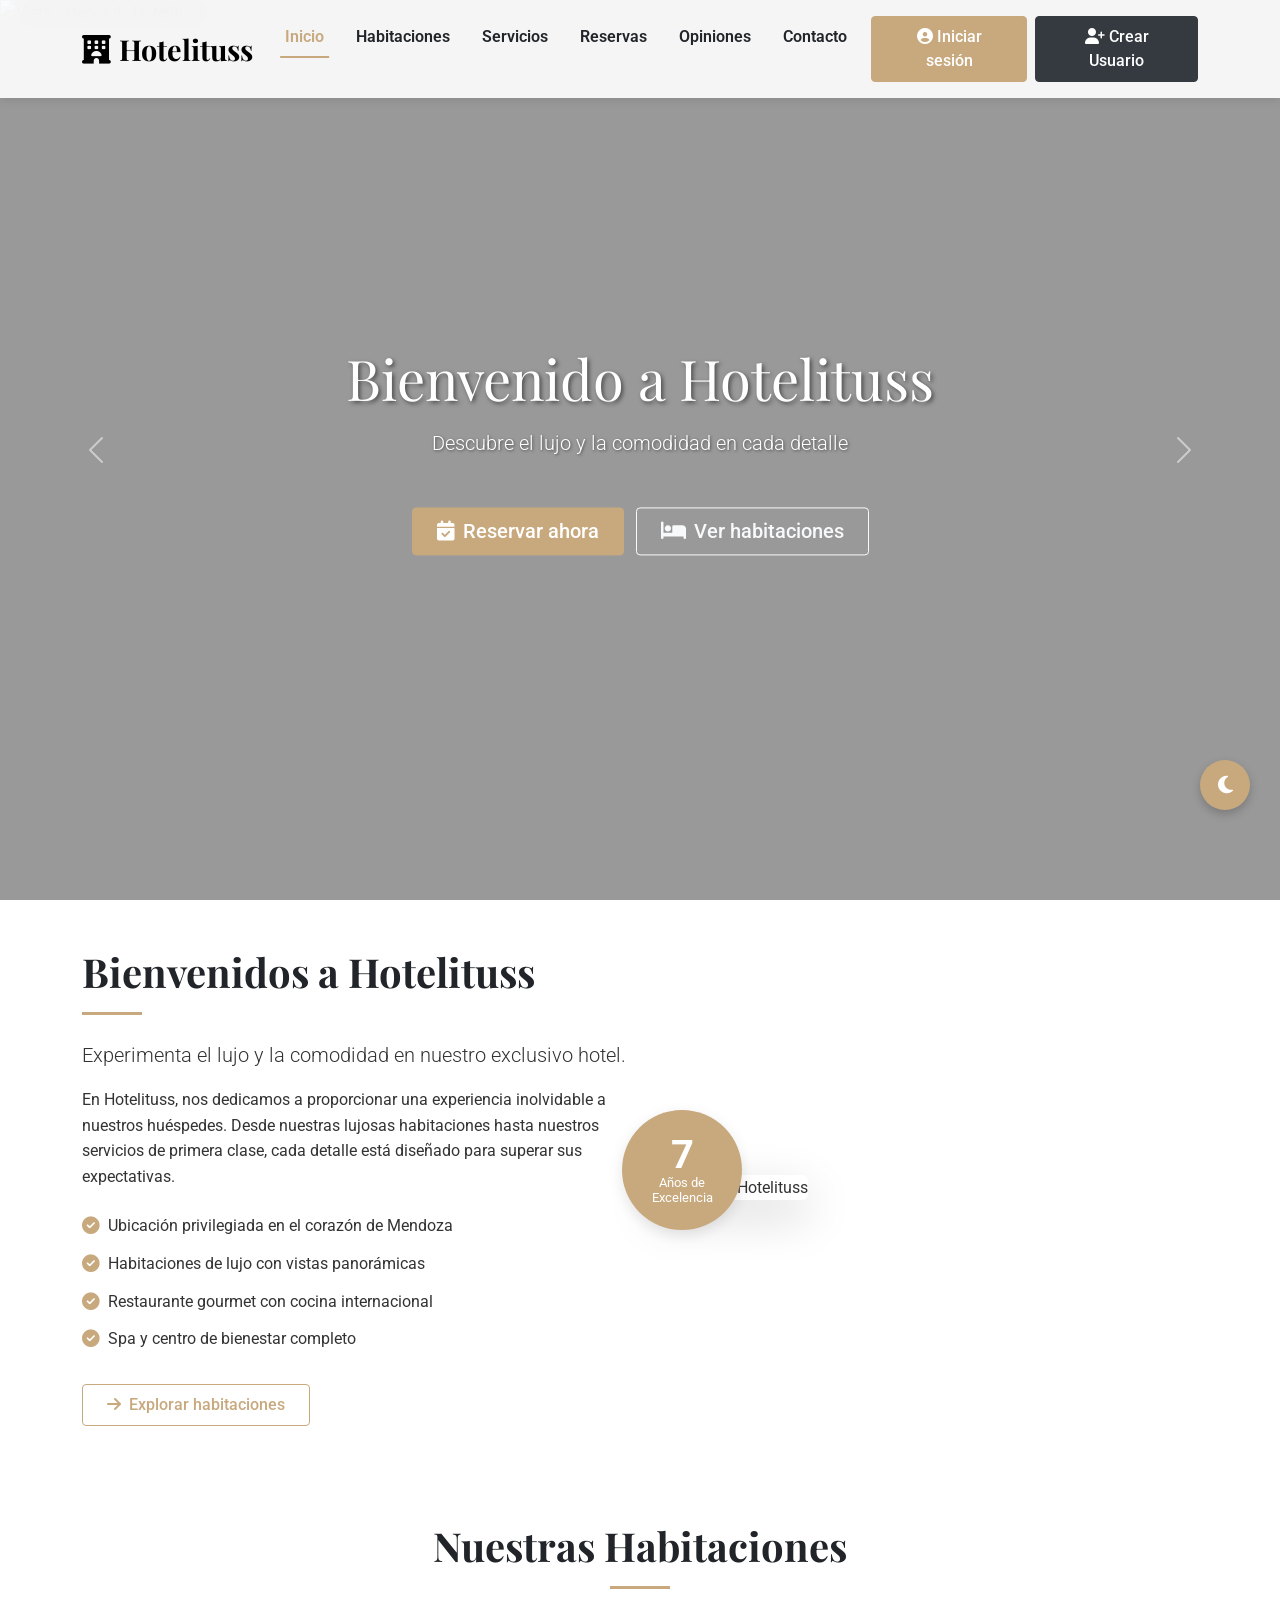
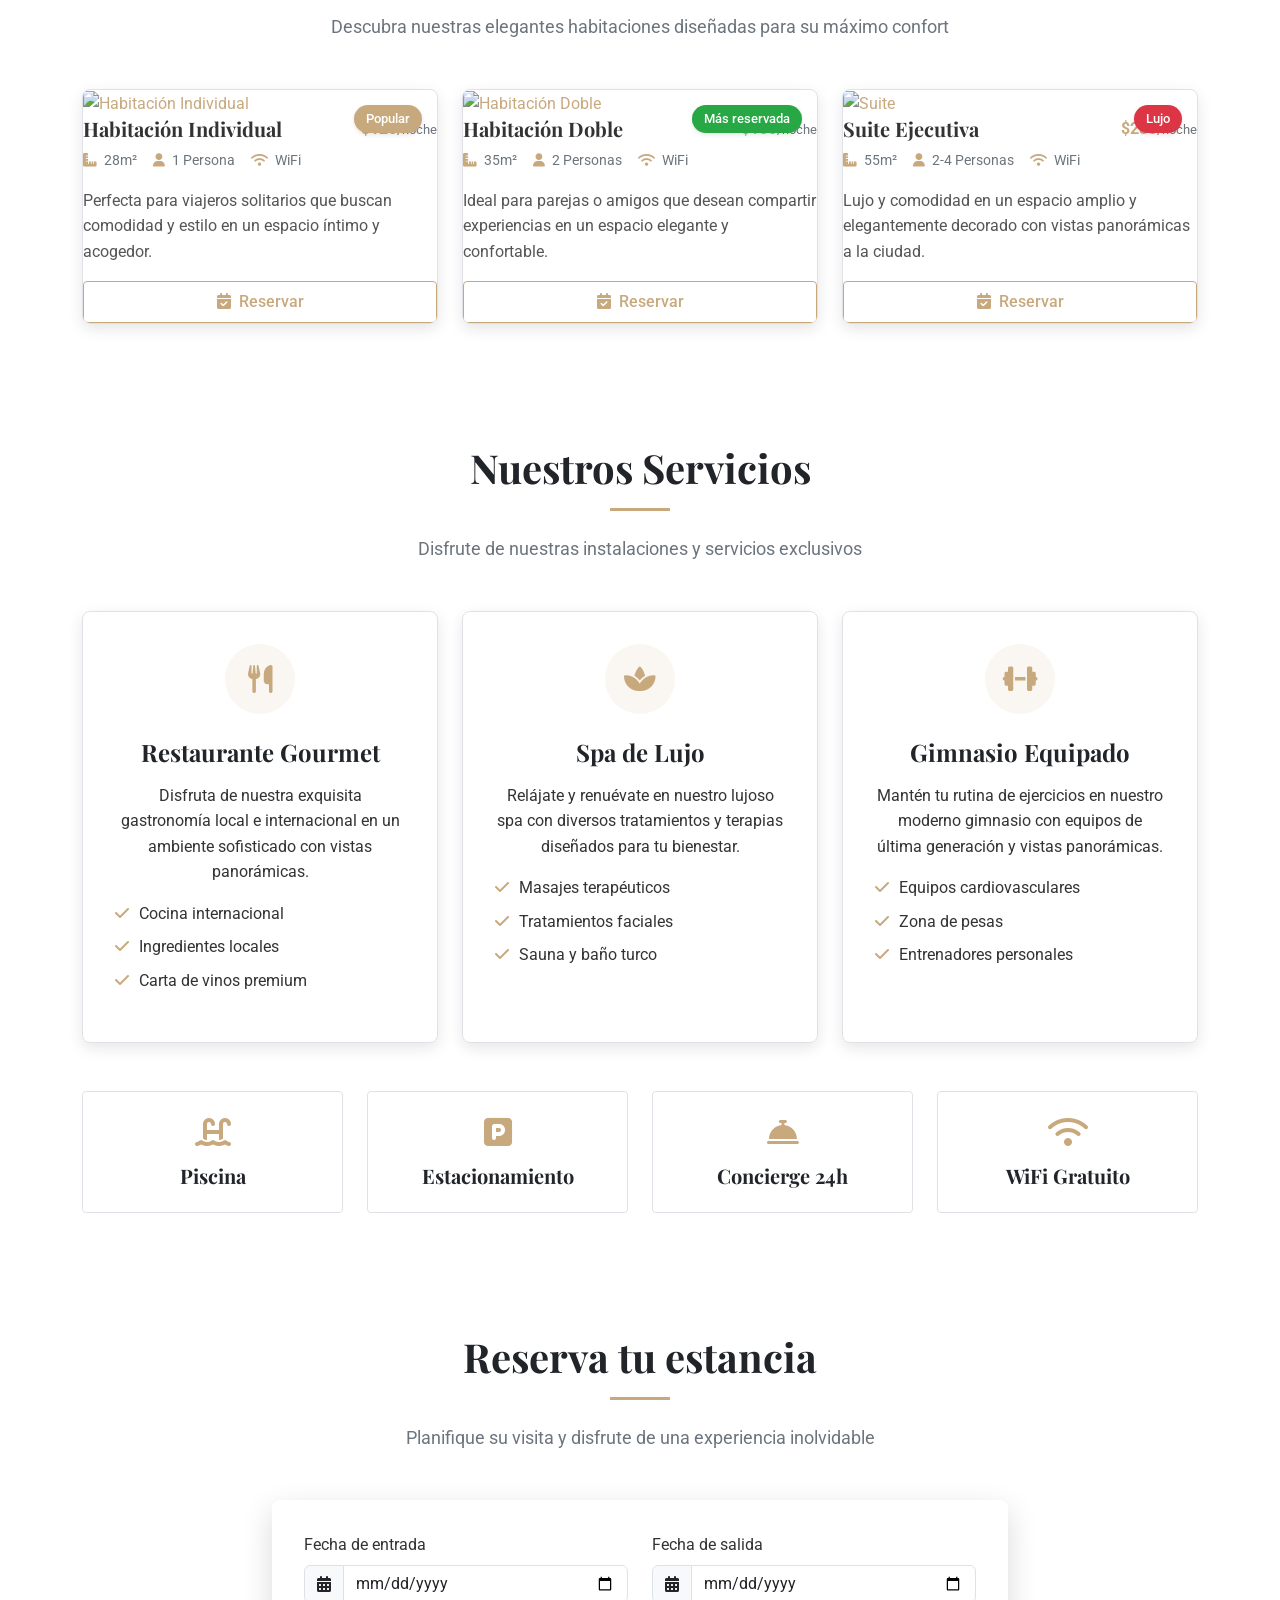
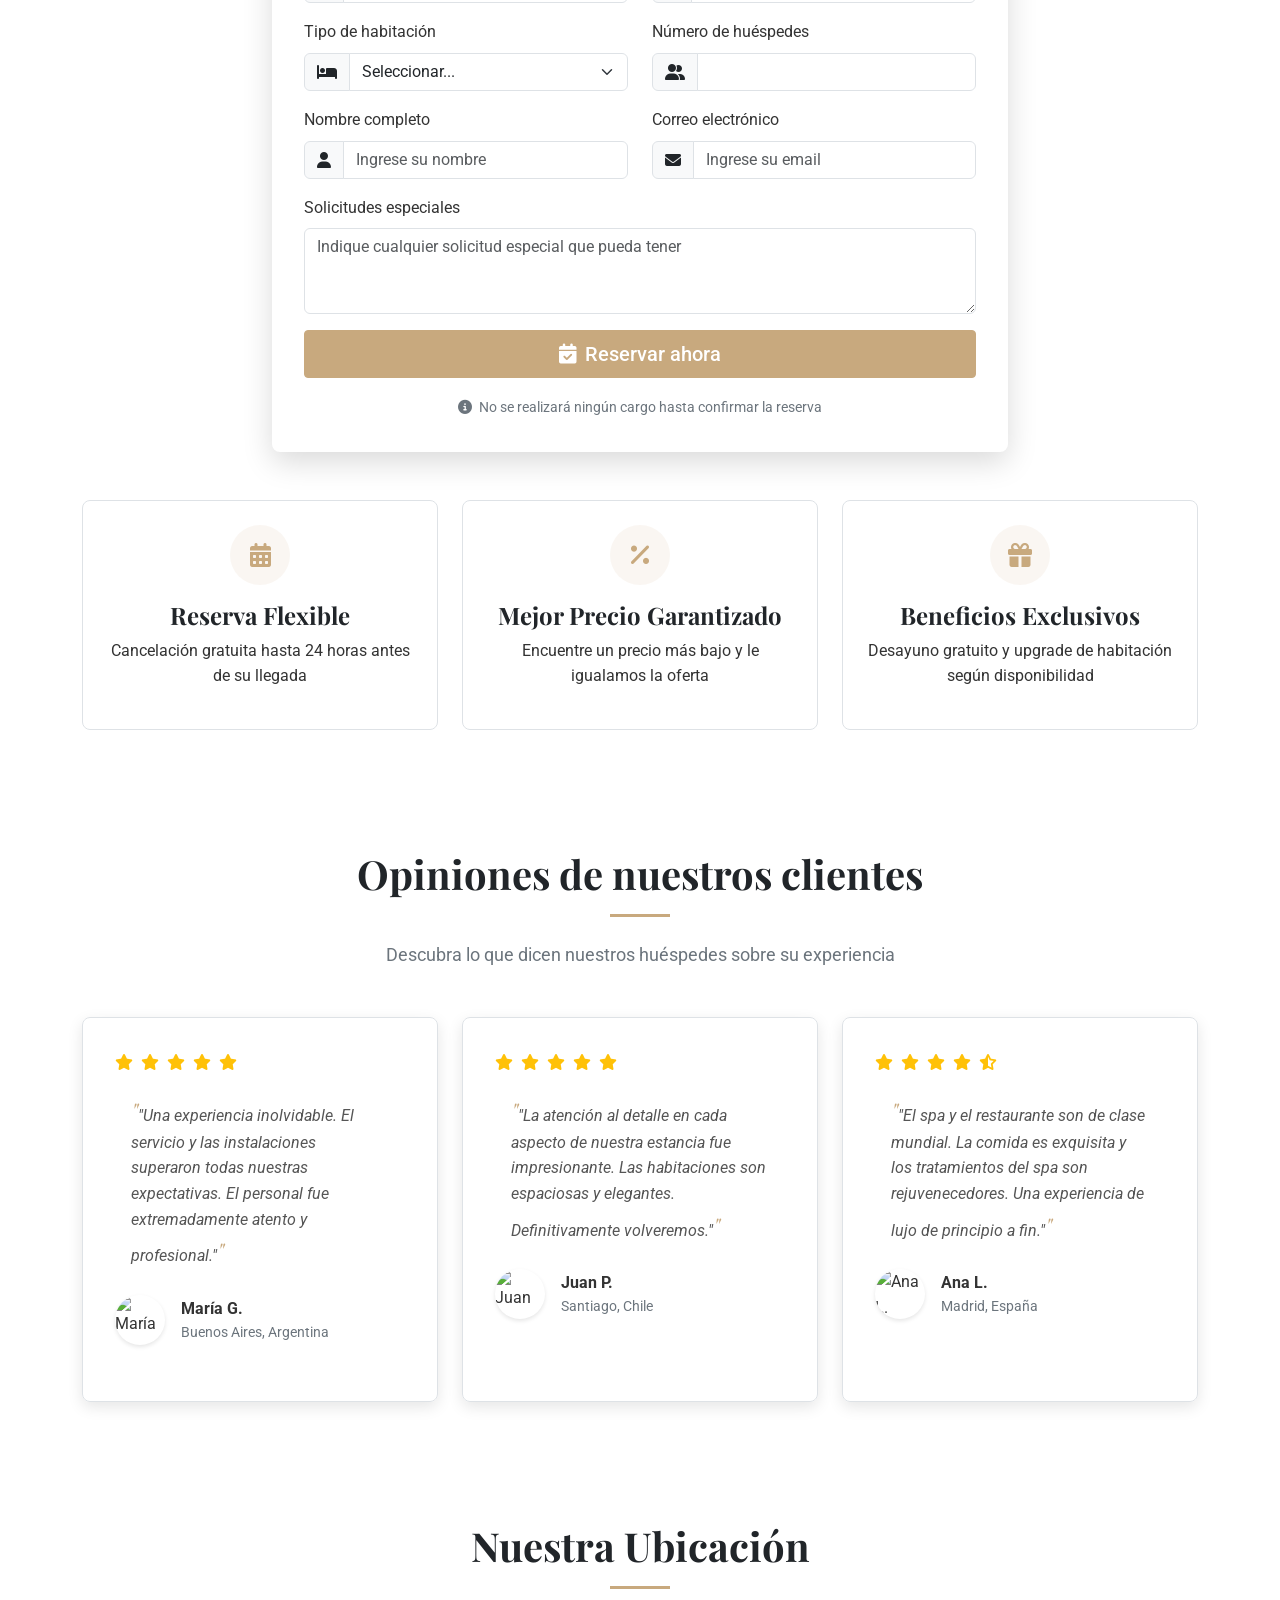
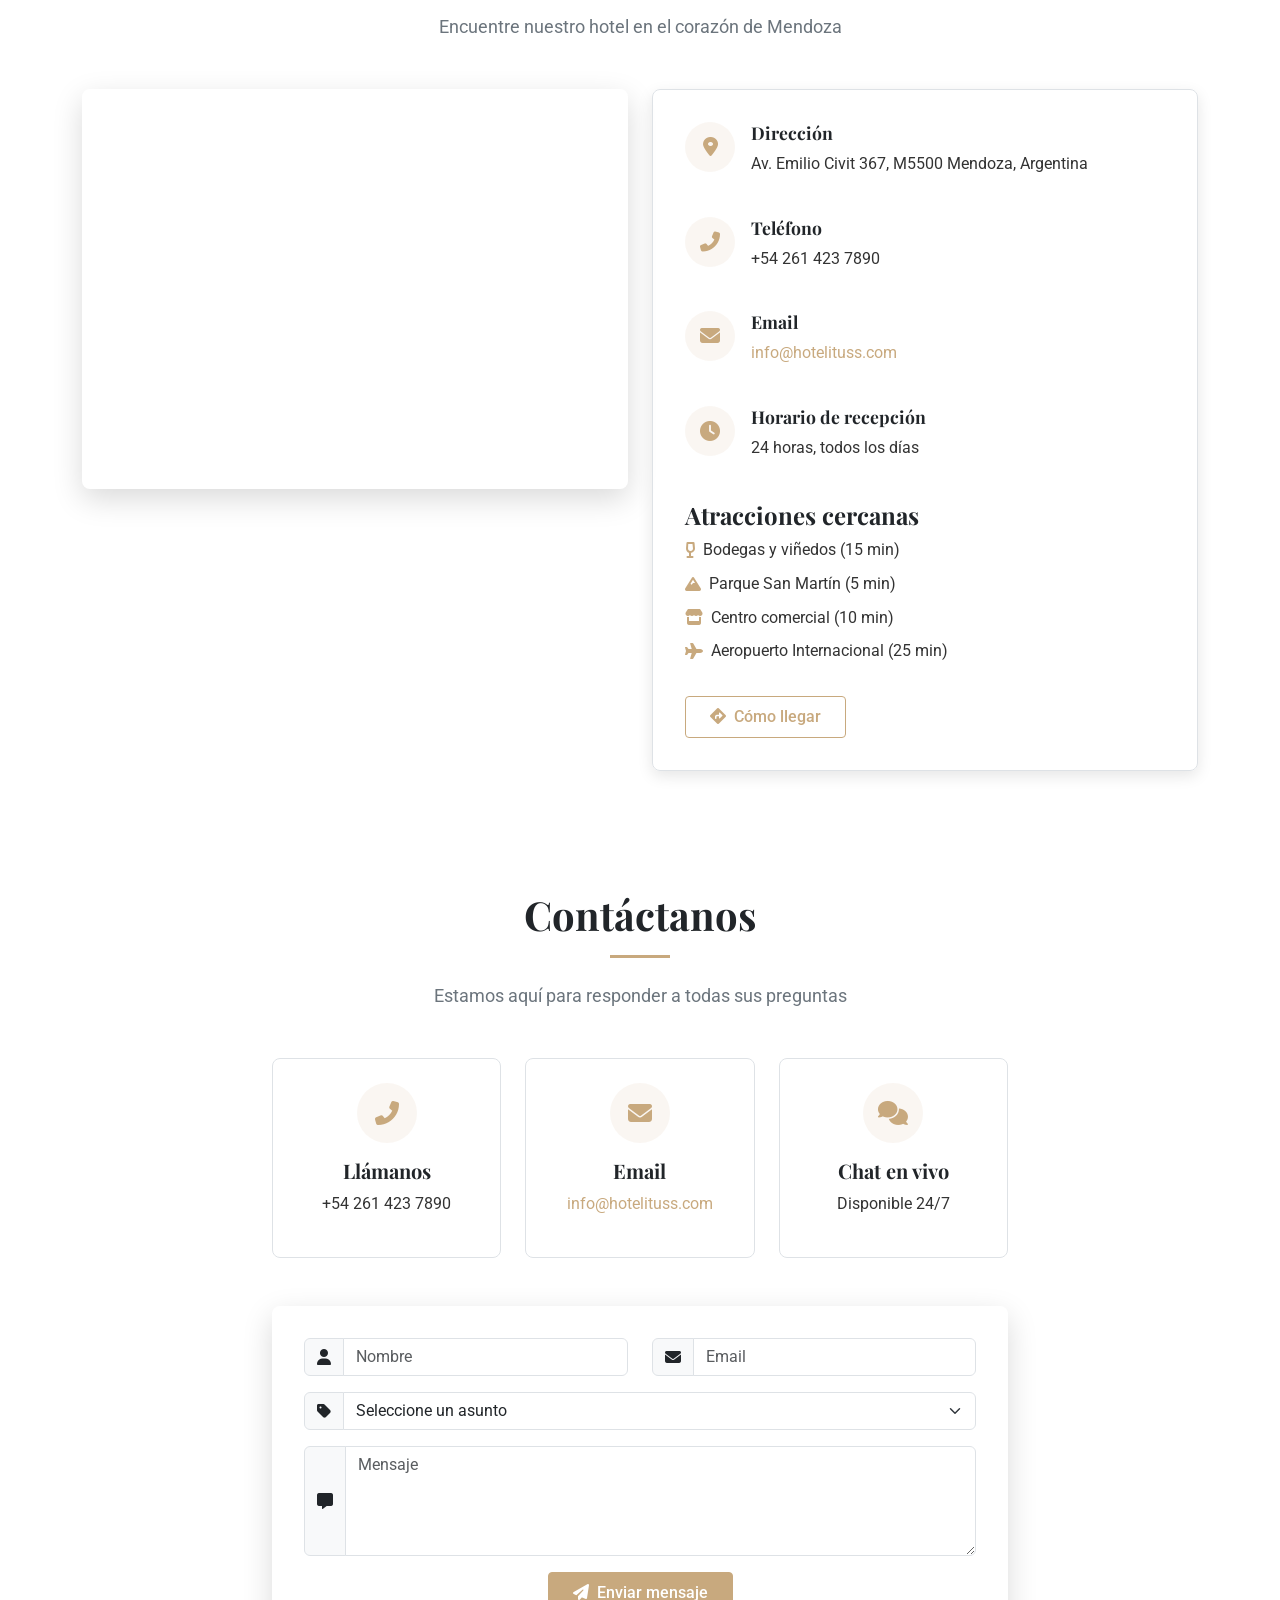
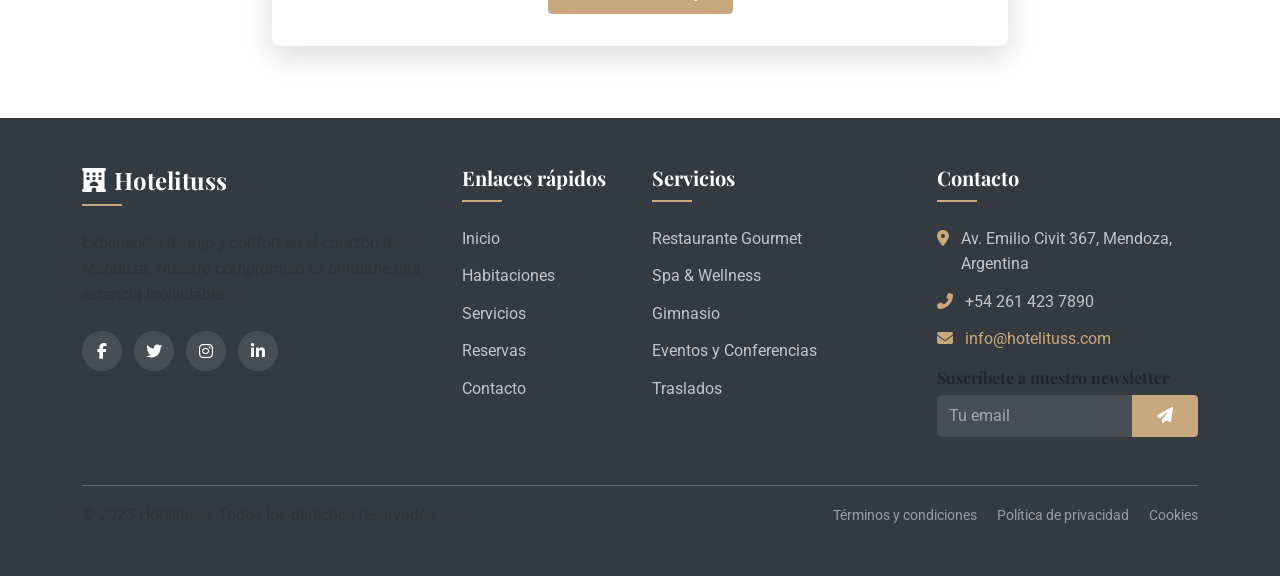
==== commit 16a9ff15: "Update index.html" ====
--- a/index.html
+++ b/index.html
@@ -3,60 +3,43 @@
 <head>
     <meta charset="UTF-8">
     <meta name="viewport" content="width=device-width, initial-scale=1.0">
-    <title>Hotelituss - Hotel de Lujo en Mendoza</title>
-    
-    <!-- Bootstrap CSS -->
-    <link href="https://cdn.jsdelivr.net/npm/bootstrap@5.3.0/dist/css/bootstrap.min.css" rel="stylesheet">
-    
-    <!-- Font Awesome -->
+    <meta name="description" content="Hotelituss - Experiencia de lujo y confort en el corazón de Mendoza, Argentina">
+    <meta name="keywords" content="hotel, lujo, Mendoza, Argentina, alojamiento, spa, restaurante">
+    <title>Hotelituss - Experiencia de Lujo</title>
+
+    <!-- Fuentes -->
+    <link rel="preconnect" href="https://fonts.googleapis.com">
+    <link rel="preconnect" href="https://fonts.gstatic.com" crossorigin>
+    <link href="https://fonts.googleapis.com/css2?family=Playfair+Display:wght@400;500;600;700&family=Roboto:wght@300;400;500&display=swap" rel="stylesheet">
+
+    <!-- Estilos -->
+    <link href="https://cdn.jsdelivr.net/npm/bootstrap@5.3.0-alpha1/dist/css/bootstrap.min.css" rel="stylesheet">
+    <link href="https://cdn.jsdelivr.net/npm/aos@2.3.4/dist/aos.css" rel="stylesheet">
+    <link rel="stylesheet" href="https://unpkg.com/leaflet@1.7.1/dist/leaflet.css" />
     <link rel="stylesheet" href="https://cdnjs.cloudflare.com/ajax/libs/font-awesome/6.4.0/css/all.min.css">
-    
-    <!-- Google Fonts -->
-    <link href="https://fonts.googleapis.com/css2?family=Playfair+Display:wght@400;700&family=Roboto:wght@300;400;500;700&display=swap" rel="stylesheet">
-    
-    <!-- AOS Animation Library -->
-    <link href="https://unpkg.com/aos@2.3.1/dist/aos.css" rel="stylesheet">
-    
-    <!-- Leaflet CSS -->
-    <link rel="stylesheet" href="https://unpkg.com/leaflet@1.9.4/dist/leaflet.css" />
-    
-    <!-- Custom CSS -->
     <link rel="stylesheet" href="style.css">
-    
-    <!-- Meta tags para SEO -->
-    <meta name="description" content="Hotelituss - Hotel de lujo en Mendoza, Argentina. Disfruta de habitaciones elegantes, servicios premium y una ubicación privilegiada en el corazón de Mendoza.">
-    <meta name="keywords" content="hotel, mendoza, lujo, habitaciones, turismo, argentina, hotelituss">
-    <meta name="author" content="Hotelituss">
-    
-    <!-- Open Graph para redes sociales -->
-    <meta property="og:title" content="Hotelituss - Hotel de Lujo en Mendoza">
-    <meta property="og:description" content="Disfruta de una experiencia única en nuestro hotel de lujo en Mendoza">
-    <meta property="og:type" content="website">
-    <meta property="og:url" content="https://hotelituss.com">
-    
+
     <!-- Favicon -->
-    <link rel="icon" type="image/x-icon" href="/favicon.ico">
+    <link rel="icon" href="https://th.bing.com/th/id/OIG2.BQbN5r6GvZewXhI4RZDT?w=32&h=32&rs=1&pid=ImgDetMain" type="image/x-icon">
+    <!-- MercadoPago -->
+    <script src="https://sdk.mercadopago.com/js/v2"></script>
 </head>
 <body>
-    <!-- Navbar -->
-    <nav class="navbar navbar-expand-lg fixed-top">
+    <!-- Barra de navegación -->
+    <nav class="navbar navbar-expand-lg navbar-light fixed-top">
         <div class="container">
-            <a class="navbar-brand d-flex align-items-center" href="#inicio">
-                <img src="https://images.unsplash.com/photo-1566073771259-6a8506099945?ixlib=rb-4.0.3&ixid=M3wxMjA3fDB8MHxwaG90by1wYWdlfHx8fGVufDB8fHx8fA%3D%3D&auto=format&fit=crop&w=100&q=80" alt="Hotelituss Logo" class="logo me-2">
-                <span class="brand-text">Hotelituss</span>
+            <a class="navbar-brand d-flex align-items-center" href="#" aria-label="Hotelituss">
+                <span class="brand-text d-flex align-items-center">
+                    <i class="fas fa-hotel me-2"></i>Hotelituss
+                </span>
             </a>
-            
-            <button class="navbar-toggler" type="button" data-bs-toggle="collapse" data-bs-target="#navbarNav">
+            <button class="navbar-toggler" type="button" data-bs-toggle="collapse" data-bs-target="#navbarNav" aria-controls="navbarNav" aria-expanded="false" aria-label="Toggle navigation">
                 <span class="navbar-toggler-icon"></span>
             </button>
-            
             <div class="collapse navbar-collapse" id="navbarNav">
-                <ul class="navbar-nav mx-auto">
+                <ul class="navbar-nav ms-auto">
                     <li class="nav-item">
                         <a class="nav-link active" href="#inicio">Inicio</a>
-                    </li>
-                    <li class="nav-item">
-                        <a class="nav-link" href="#bienvenida">Nosotros</a>
                     </li>
                     <li class="nav-item">
                         <a class="nav-link" href="#habitaciones">Habitaciones</a>
@@ -68,363 +51,201 @@
                         <a class="nav-link" href="#reservas">Reservas</a>
                     </li>
                     <li class="nav-item">
-                        <a class="nav-link" href="#ubicacion">Ubicación</a>
+                        <a class="nav-link" href="#opiniones">Opiniones</a>
                     </li>
                     <li class="nav-item">
                         <a class="nav-link" href="#contacto">Contacto</a>
                     </li>
-                </ul>
-                
-                <div class="d-flex align-items-center">
-                    <!-- Enlaces de login/registro (para usuarios no logueados) -->
-                    <a href="#" class="nav-link btn-login" id="loginLink">Iniciar Sesión</a>
-                    <a href="#" class="nav-link btn-create-user" id="createUserLink">Registrarse</a>
+                    <li class="nav-item">
+                        <a class="nav-link btn btn-login" href="#" id="loginLink">
+                            <i class="fas fa-user-circle me-1"></i>Iniciar sesión
+                        </a>
+                    </li>
+                    <li class="nav-item">
+                        <a class="nav-link btn btn-create-user" href="#" id="createUserLink">
+                            <i class="fas fa-user-plus me-1"></i>Crear Usuario
+                        </a>
+                    </li>
                     
-                    <!-- Dropdown de perfil de usuario (para usuarios logueados) -->
-                    <div class="dropdown" id="userProfileDropdown" style="display: none;">
-                        <a class="dropdown-toggle text-decoration-none" href="#" role="button" data-bs-toggle="dropdown" aria-expanded="false">
-                            <div class="user-avatar-circle" id="userInitials">U</div>
+                    <!-- Perfil de usuario -->
+                    <li class="nav-item dropdown" id="userProfileDropdown" style="display: none;">
+                        <a class="nav-link dropdown-toggle" href="#" id="userDropdown" role="button" data-bs-toggle="dropdown" aria-expanded="false">
+                            <div class="user-avatar-circle">
+                                <span id="userInitials">U</span>
+                            </div>
                             <span id="userDisplayName">Usuario</span>
                         </a>
-                        <ul class="dropdown-menu dropdown-menu-end">
-                            <li class="user-profile-header d-flex align-items-center">
-                                <div class="user-avatar" id="userInitialsLarge">U</div>
-                                <div>
-                                    <div class="fw-bold" id="userFullName">Usuario</div>
-                                    <small class="text-muted" id="userEmail">usuario@email.com</small>
+                        <ul class="dropdown-menu dropdown-menu-end" aria-labelledby="userDropdown">
+                            <li class="dropdown-header">
+                                <div class="user-profile-header d-flex align-items-center">
+                                    <div class="user-avatar">
+                                        <i class="fas fa-user"></i>
+                                    </div>
+                                    <div class="user-info">
+                                        <h6 id="userFullName" class="mb-1">Nombre Completo</h6>
+                                        <p id="userEmail" class="text-muted small mb-0">correo@ejemplo.com</p>
+                                    </div>
                                 </div>
                             </li>
                             <li><hr class="dropdown-divider"></li>
-                            <li><a class="dropdown-item" href="#" id="myReservationsLink"><i class="fas fa-calendar-alt me-2"></i>Mis Reservas</a></li>
+                            <li><a class="dropdown-item d-flex align-items-center" href="#" id="myReservationsLink">
+                                <i class="fas fa-history me-2"></i>Mis reservas
+                            </a></li>
                             <li><hr class="dropdown-divider"></li>
-                            <li><a class="dropdown-item text-danger" href="#" id="logoutLink"><i class="fas fa-sign-out-alt me-2"></i>Cerrar Sesión</a></li>
+                            <li><a class="dropdown-item d-flex align-items-center" href="#" id="logoutLink">
+                                <i class="fas fa-sign-out-alt me-2"></i>Cerrar sesión
+                            </a></li>
                         </ul>
-                    </div>
-                </div>
+                    </li>
+                </ul>
             </div>
         </div>
     </nav>
 
     <!-- Hero Section -->
     <header id="inicio" class="hero">
-        <div id="heroCarousel" class="carousel slide carousel-fade" data-bs-ride="carousel" data-bs-interval="5000">
+        <div class="hero-overlay"></div>
+        <div id="heroCarousel" class="carousel slide carousel-fade" data-bs-ride="carousel">
             <div class="carousel-inner">
                 <div class="carousel-item active">
-                    <img src="https://images.unsplash.com/photo-1566073771259-6a8506099945?ixlib=rb-4.0.3&ixid=M3wxMjA3fDB8MHxwaG90by1wYWdlfHx8fGVufDB8fHx8fA%3D%3D&auto=format&fit=crop&w=2000&q=80" class="d-block w-100" alt="Hotel Exterior">
+                    <img src="https://images.unsplash.com/photo-1566073771259-6a8506099945?ixlib=rb-4.0.3&ixid=M3wxMjA3fDB8MHxwaG90by1wYWdlfHx8fGVufDB8fHx8fA%3D%3D&auto=format&fit=crop&w=2070&q=80" class="d-block w-100" alt="Vista exterior de Hotelituss">
                 </div>
                 <div class="carousel-item">
-                    <img src="https://images.unsplash.com/photo-1571896349842-33c89424de2d?ixlib=rb-4.0.3&ixid=M3wxMjA3fDB8MHxwaG90by1wYWdlfHx8fGVufDB8fHx8fA%3D%3D&auto=format&fit=crop&w=2000&q=80" class="d-block w-100" alt="Hotel Lobby">
+                    <img src="https://images.unsplash.com/photo-1578683010236-d716f9a3f461?ixlib=rb-4.0.3&ixid=M3wxMjA3fDB8MHxwaG90by1wYWdlfHx8fGVufDB8fHx8fA%3D%3D&auto=format&fit=crop&w=2070&q=80" class="d-block w-100" alt="Habitación de lujo con vista panorámica">
                 </div>
                 <div class="carousel-item">
-                    <img src="https://images.unsplash.com/photo-1582719478250-c89cae4dc85b?ixlib=rb-4.0.3&ixid=M3wxMjA3fDB8MHxwaG90by1wYWdlfHx8fGVufDB8fHx8fA%3D%3D&auto=format&fit=crop&w=2000&q=80" class="d-block w-100" alt="Hotel Room">
-                </div>
-            </div>
-        </div>
-        
-        <div class="hero-overlay"></div>
-        
+                    <img src="https://images.unsplash.com/photo-1571896349842-33c89424de2d?ixlib=rb-4.0.3&ixid=M3wxMjA3fDB8MHxwaG90by1wYWdlfHx8fGVufDB8fHx8fA%3D%3D&auto=format&fit=crop&w=2080&q=80" class="d-block w-100" alt="Piscina infinita con vista al mar">
+                </div>
+            </div>
+            <button class="carousel-control-prev" type="button" data-bs-target="#heroCarousel" data-bs-slide="prev">
+                <span class="carousel-control-prev-icon" aria-hidden="true"></span>
+                <span class="visually-hidden">Anterior</span>
+            </button>
+            <button class="carousel-control-next" type="button" data-bs-target="#heroCarousel" data-bs-slide="next">
+                <span class="carousel-control-next-icon" aria-hidden="true"></span>
+                <span class="visually-hidden">Siguiente</span>
+            </button>
+        </div>
         <div class="hero-content">
-            <h1 data-aos="fade-up" data-aos-delay="300">Bienvenido a Hotelituss</h1>
-            <p data-aos="fade-up" data-aos-delay="500">Experimenta el lujo y la elegancia en el corazón de Mendoza</p>
-            <div data-aos="fade-up" data-aos-delay="700">
-                <a href="#reservas" class="btn btn-primary btn-lg me-3">Reservar Ahora</a>
-                <a href="#bienvenida" class="btn btn-outline-light btn-lg">Descubrir Más</a>
+            <h1 class="display-3" data-aos="fade-up">Bienvenido a Hotelituss</h1>
+            <p class="lead" data-aos="fade-up" data-aos-delay="100">Descubre el lujo y la comodidad en cada detalle</p>
+            <div data-aos="fade-up" data-aos-delay="200">
+                <a href="#reservas" class="btn btn-primary btn-lg mt-3">
+                    <i class="fas fa-calendar-check me-2"></i>Reservar ahora
+                </a>
+                <a href="#habitaciones" class="btn btn-outline-light btn-lg mt-3 ms-2">
+                    <i class="fas fa-bed me-2"></i>Ver habitaciones
+                </a>
             </div>
         </div>
     </header>
 
-    <!-- Panel de Administración (oculto por defecto) -->
-    <div id="admin-panel" style="display: none;" class="admin-panel">
-        <div class="container-fluid">
-            <!-- Header del Panel de Administración -->
-            <div class="admin-header py-3 mb-4">
-                <div class="row align-items-center">
-                    <div class="col">
-                        <h2 class="mb-0"><i class="fas fa-tachometer-alt me-2"></i>Panel de Administración</h2>
-                        <p class="mb-0 text-muted">Bienvenido, <span id="adminUserName">Administrador</span></p>
-                    </div>
-                    <div class="col-auto">
-                        <button class="btn btn-outline-danger" onclick="location.reload()">
-                            <i class="fas fa-sign-out-alt me-2"></i>Salir del Panel
-                        </button>
-                    </div>
-                </div>
-            </div>
-
-            <!-- Estadísticas Generales -->
-            <div class="row mb-4">
-                <div class="col-lg-3 col-md-6 mb-3">
-                    <div class="card stat-card bg-primary text-white">
-                        <div class="card-body">
-                            <div class="d-flex justify-content-between">
-                                <div>
-                                    <h3 class="mb-0" id="totalUsuarios">0</h3>
-                                    <p class="mb-0">Total Usuarios</p>
-                                </div>
-                                <div class="stat-icon">
-                                    <i class="fas fa-users"></i>
-                                </div>
-                            </div>
-                        </div>
-                    </div>
-                </div>
-                <div class="col-lg-3 col-md-6 mb-3">
-                    <div class="card stat-card bg-success text-white">
-                        <div class="card-body">
-                            <div class="d-flex justify-content-between">
-                                <div>
-                                    <h3 class="mb-0" id="totalReservas">0</h3>
-                                    <p class="mb-0">Total Reservas</p>
-                                </div>
-                                <div class="stat-icon">
-                                    <i class="fas fa-calendar-check"></i>
-                                </div>
-                            </div>
-                        </div>
-                    </div>
-                </div>
-                <div class="col-lg-3 col-md-6 mb-3">
-                    <div class="card stat-card bg-warning text-white">
-                        <div class="card-body">
-                            <div class="d-flex justify-content-between">
-                                <div>
-                                    <h3 class="mb-0" id="reservasActivas">0</h3>
-                                    <p class="mb-0">Reservas Activas</p>
-                                </div>
-                                <div class="stat-icon">
-                                    <i class="fas fa-clock"></i>
-                                </div>
-                            </div>
-                        </div>
-                    </div>
-                </div>
-                <div class="col-lg-3 col-md-6 mb-3">
-                    <div class="card stat-card bg-info text-white">
-                        <div class="card-body">
-                            <div class="d-flex justify-content-between">
-                                <div>
-                                    <h3 class="mb-0" id="ingresosMes">$0</h3>
-                                    <p class="mb-0">Ingresos del Mes</p>
-                                </div>
-                                <div class="stat-icon">
-                                    <i class="fas fa-dollar-sign"></i>
-                                </div>
-                            </div>
-                        </div>
-                    </div>
-                </div>
-            </div>
-
-            <!-- Tabs de Administración -->
-            <ul class="nav nav-tabs mb-4" id="adminTabs" role="tablist">
-                <li class="nav-item" role="presentation">
-                    <button class="nav-link active" id="reservas-tab" data-bs-toggle="tab" data-bs-target="#reservas-admin" type="button" role="tab">
-                        <i class="fas fa-calendar-alt me-2"></i>Reservas
-                    </button>
-                </li>
-                <li class="nav-item" role="presentation">
-                    <button class="nav-link" id="usuarios-tab" data-bs-toggle="tab" data-bs-target="#usuarios-admin" type="button" role="tab">
-                        <i class="fas fa-users me-2"></i>Usuarios
-                    </button>
-                </li>
-            </ul>
-
-            <!-- Contenido de las Tabs -->
-            <div class="tab-content" id="adminTabsContent">
-                <!-- Tab Reservas -->
-                <div class="tab-pane fade show active" id="reservas-admin" role="tabpanel">
-                    <div class="card">
-                        <div class="card-header">
-                            <h5 class="mb-0"><i class="fas fa-calendar-alt me-2"></i>Gestión de Reservas</h5>
-                        </div>
-                        <div class="card-body">
-                            <div id="reservasAdminLoading" class="text-center py-4">
-                                <div class="spinner-border text-primary" role="status">
-                                    <span class="visually-hidden">Cargando...</span>
-                                </div>
-                                <p class="mt-2">Cargando reservas...</p>
-                            </div>
-                            <div id="reservasAdminContent" style="display: none;">
-                                <div class="table-responsive">
-                                    <table class="table table-striped table-hover">
-                                        <thead class="table-dark">
-                                            <tr>
-                                                <th>ID</th>
-                                                <th>Huésped</th>
-                                                <th>Email</th>
-                                                <th>Habitación</th>
-                                                <th>Check-in</th>
-                                                <th>Check-out</th>
-                                                <th>Estado</th>
-                                                <th>Total</th>
-                                                <th>Acciones</th>
-                                            </tr>
-                                        </thead>
-                                        <tbody id="reservasAdminTableBody">
-                                            <!-- Las reservas se cargarán aquí dinámicamente -->
-                                        </tbody>
-                                    </table>
-                                </div>
-                            </div>
-                        </div>
-                    </div>
-                </div>
-
-                <!-- Tab Usuarios -->
-                <div class="tab-pane fade" id="usuarios-admin" role="tabpanel">
-                    <div class="card">
-                        <div class="card-header">
-                            <h5 class="mb-0"><i class="fas fa-users me-2"></i>Gestión de Usuarios</h5>
-                        </div>
-                        <div class="card-body">
-                            <div id="usuariosAdminLoading" class="text-center py-4">
-                                <div class="spinner-border text-primary" role="status">
-                                    <span class="visually-hidden">Cargando...</span>
-                                </div>
-                                <p class="mt-2">Cargando usuarios...</p>
-                            </div>
-                            <div id="usuariosAdminContent" style="display: none;">
-                                <div class="table-responsive">
-                                    <table class="table table-striped table-hover">
-                                        <thead class="table-dark">
-                                            <tr>
-                                                <th>ID</th>
-                                                <th>Nombre</th>
-                                                <th>Email</th>
-                                                <th>Teléfono</th>
-                                                <th>Total Reservas</th>
-                                                <th>Última Reserva</th>
-                                                <th>Estado</th>
-                                            </tr>
-                                        </thead>
-                                        <tbody id="usuariosAdminTableBody">
-                                            <!-- Los usuarios se cargarán aquí dinámicamente -->
-                                        </tbody>
-                                    </table>
-                                </div>
-                            </div>
-                        </div>
-                    </div>
-                </div>
-            </div>
-        </div>
-    </div>
-
-    <!-- Sección Bienvenida -->
+    <!-- Bienvenida Section -->
     <section id="bienvenida" class="py-5">
         <div class="container">
             <div class="row align-items-center">
                 <div class="col-lg-6" data-aos="fade-right">
-                    <div class="image-container position-relative">
-                        <img src="https://images.unsplash.com/photo-1578662996442-48f60103fc96?ixlib=rb-4.0.3&ixid=M3wxMjA3fDB8MHxwaG90by1wYWdlfHx8fGVufDB8fHx8fA%3D%3D&auto=format&fit=crop&w=800&q=80" alt="Hotel Interior" class="img-fluid rounded-3 shadow-lg">
+                    <h2 class="section-title">Bienvenidos a Hotelituss</h2>
+                    <div class="section-divider"></div>
+                    <p class="lead">Experimenta el lujo y la comodidad en nuestro exclusivo hotel.</p>
+                    <p>En Hotelituss, nos dedicamos a proporcionar una experiencia inolvidable a nuestros huéspedes. Desde nuestras lujosas habitaciones hasta nuestros servicios de primera clase, cada detalle está diseñado para superar sus expectativas.</p>
+                    <ul class="feature-list">
+                        <li><i class="fas fa-check-circle"></i> Ubicación privilegiada en el corazón de Mendoza</li>
+                        <li><i class="fas fa-check-circle"></i> Habitaciones de lujo con vistas panorámicas</li>
+                        <li><i class="fas fa-check-circle"></i> Restaurante gourmet con cocina internacional</li>
+                        <li><i class="fas fa-check-circle"></i> Spa y centro de bienestar completo</li>
+                    </ul>
+                    <a href="#habitaciones" class="btn btn-outline-primary mt-3">
+                        <i class="fas fa-arrow-right me-2"></i>Explorar habitaciones
+                    </a>
+                </div>
+                <div class="col-lg-6" data-aos="fade-left">
+                    <div class="image-container">
+                        <img src="https://www.frontsigns.com/wp-content/uploads/2022/02/luxury-hotel-lobby-designs.jpg" alt="Lobby de Hotelituss" class="img-fluid rounded shadow-lg">
                         <div class="experience-badge">
-                            <div class="years">15</div>
-                            <div class="text">Años de<br>Experiencia</div>
-                        </div>
-                    </div>
-                </div>
-                <div class="col-lg-6" data-aos="fade-left">
-                    <div class="ps-lg-5">
-                        <h2 class="section-title">Bienvenido a la Excelencia</h2>
-                        <div class="section-divider"></div>
-                        <p class="section-subtitle">Desde 2008, Hotelituss ha sido sinónimo de lujo, confort y hospitalidad excepcional en Mendoza. Nuestro compromiso es brindar experiencias inolvidables a cada huésped.</p>
-                        
-                        <ul class="feature-list">
-                            <li><i class="fas fa-check-circle"></i> Habitaciones de lujo con vistas panorámicas</li>
-                            <li><i class="fas fa-check-circle"></i> Servicio personalizado las 24 horas</li>
-                            <li><i class="fas fa-check-circle"></i> Ubicación privilegiada en el centro de Mendoza</li>
-                            <li><i class="fas fa-check-circle"></i> Gastronomía de clase mundial</li>
-                            <li><i class="fas fa-check-circle"></i> Spa y centro de bienestar</li>
-                        </ul>
-                        
-                        <a href="#habitaciones" class="btn btn-primary mt-4">Explorar Habitaciones</a>
+                            <span class="years">10</span>
+                            <span class="text">Años de<br>Excelencia</span>
+                        </div>
                     </div>
                 </div>
             </div>
         </div>
     </section>
 
-    <!-- Sección Habitaciones -->
-    <section id="habitaciones" class="py-5 bg-light">
+    <!-- Habitaciones Section -->
+    <section id="habitaciones" class="py-5">
         <div class="container">
-            <div class="text-center mb-5" data-aos="fade-up">
-                <h2 class="section-title">Nuestras Habitaciones</h2>
-                <div class="section-divider mx-auto"></div>
-                <p class="section-subtitle">Descubre nuestras elegantes habitaciones diseñadas para tu máximo confort</p>
-            </div>
-            
-            <div class="row g-4">
-                <div class="col-lg-4 col-md-6" data-aos="fade-up" data-aos-delay="100">
+            <h2 class="section-title text-center" data-aos="fade-up">Nuestras Habitaciones</h2>
+            <div class="section-divider mx-auto"></div>
+            <p class="section-subtitle text-center mb-5" data-aos="fade-up">Descubra nuestras elegantes habitaciones diseñadas para su máximo confort</p>
+
+            <div class="row">
+                <div class="col-md-4 mb-4" data-aos="fade-up" data-aos-delay="100">
                     <div class="room-card">
-                        <div class="room-tag">Más Popular</div>
-                        <a href="#" class="room-link">
-                            <img src="https://images.unsplash.com/photo-1631049307264-da0ec9d70304?ixlib=rb-4.0.3&ixid=M3wxMjA3fDB8MHxwaG90by1wYWdlfHx8fGVufDB8fHx8fA%3D%3D&auto=format&fit=crop&w=800&q=80" alt="Habitación Individual" class="img-fluid">
+                        <div class="room-tag">Popular</div>
+                        <a href="#reservas" class="room-link">
+                            <img src="https://images.unsplash.com/photo-1611892440504-42a792e24d32?ixlib=rb-4.0.3&ixid=M3wxMjA3fDB8MHxwaG90by1wYWdlfHx8fGVufDB8fHx8fA%3D%3D&auto=format&fit=crop&w=2070&q=80" class="card-img-top" alt="Habitación Individual">
                         </a>
-                        <div class="card-body p-4">
-                            <h4 class="card-title">Habitación Individual</h4>
-                            <p class="card-text">Perfecta para viajeros de negocios o turistas que buscan comodidad y elegancia en un espacio íntimo.</p>
+                        <div class="card-body">
+                            <div class="d-flex justify-content-between align-items-center mb-2">
+                                <h5 class="card-title mb-0">Habitación Individual</h5>
+                                <span class="room-price">$120<small>/noche</small></span>
+                            </div>
                             <div class="room-features mb-3">
-                                <span><i class="fas fa-bed"></i> 1 Cama Queen</span>
-                                <span><i class="fas fa-wifi"></i> WiFi Gratis</span>
-                                <span><i class="fas fa-tv"></i> TV 55"</span>
-                                <span><i class="fas fa-snowflake"></i> A/C</span>
-                            </div>
-                            <div class="d-flex justify-content-between align-items-center">
-                                <div class="room-price">
-                                    $120 <small>por noche</small>
-                                </div>
-                                <a href="#reservas" class="btn btn-outline-primary">Reservar</a>
-                            </div>
-                        </div>
-                    </div>
-                </div>
-                
-                <div class="col-lg-4 col-md-6" data-aos="fade-up" data-aos-delay="200">
+                                <span><i class="fas fa-ruler-combined"></i> 28m²</span>
+                                <span><i class="fas fa-user"></i> 1 Persona</span>
+                                <span><i class="fas fa-wifi"></i> WiFi</span>
+                            </div>
+                            <p class="card-text">Perfecta para viajeros solitarios que buscan comodidad y estilo en un espacio íntimo y acogedor.</p>
+                            <a href="#reservas" class="btn btn-outline-primary w-100">
+                                <i class="fas fa-calendar-check me-2"></i>Reservar
+                            </a>
+                        </div>
+                    </div>
+                </div>
+                <div class="col-md-4 mb-4" data-aos="fade-up" data-aos-delay="200">
                     <div class="room-card">
-                        <div class="room-tag bestseller">Mejor Valor</div>
-                        <a href="#" class="room-link">
-                            <img src="https://images.unsplash.com/photo-1582719478250-c89cae4dc85b?ixlib=rb-4.0.3&ixid=M3wxMjA3fDB8MHxwaG90by1wYWdlfHx8fGVufDB8fHx8fA%3D%3D&auto=format&fit=crop&w=800&q=80" alt="Habitación Doble" class="img-fluid">
+                        <div class="room-tag bestseller">Más reservada</div>
+                        <a href="#reservas" class="room-link">
+                            <img src="https://cdn.prod.website-files.com/5faeb38cb5f86ba2c2288cd3/6256f94b472b77aa5ec05264_executive%20double%20double%201.png" class="card-img-top" alt="Habitación Doble">
                         </a>
-                        <div class="card-body p-4">
-                            <h4 class="card-title">Habitación Doble</h4>
-                            <p class="card-text">Ideal para parejas o amigos, con espacio amplio y todas las comodidades para una estancia memorable.</p>
+                        <div class="card-body">
+                            <div class="d-flex justify-content-between align-items-center mb-2">
+                                <h5 class="card-title mb-0">Habitación Doble</h5>
+                                <span class="room-price">$180<small>/noche</small></span>
+                            </div>
                             <div class="room-features mb-3">
-                                <span><i class="fas fa-bed"></i> 2 Camas</span>
-                                <span><i class="fas fa-wifi"></i> WiFi Gratis</span>
-                                <span><i class="fas fa-tv"></i> TV 65"</span>
-                                <span><i class="fas fa-bath"></i> Jacuzzi</span>
-                            </div>
-                            <div class="d-flex justify-content-between align-items-center">
-                                <div class="room-price">
-                                    $180 <small>por noche</small>
-                                </div>
-                                <a href="#reservas" class="btn btn-outline-primary">Reservar</a>
-                            </div>
-                        </div>
-                    </div>
-                </div>
-                
-                <div class="col-lg-4 col-md-6" data-aos="fade-up" data-aos-delay="300">
+                                <span><i class="fas fa-ruler-combined"></i> 35m²</span>
+                                <span><i class="fas fa-user"></i> 2 Personas</span>
+                                <span><i class="fas fa-wifi"></i> WiFi</span>
+                            </div>
+                            <p class="card-text">Ideal para parejas o amigos que desean compartir experiencias en un espacio elegante y confortable.</p>
+                            <a href="#reservas" class="btn btn-outline-primary w-100">
+                                <i class="fas fa-calendar-check me-2"></i>Reservar
+                            </a>
+                        </div>
+                    </div>
+                </div>
+                <div class="col-md-4 mb-4" data-aos="fade-up" data-aos-delay="300">
                     <div class="room-card">
-                        <div class="room-tag luxury">Premium</div>
-                        <a href="#" class="room-link">
-                            <img src="https://images.unsplash.com/photo-1590490360182-c33d57733427?ixlib=rb-4.0.3&ixid=M3wxMjA3fDB8MHxwaG90by1wYWdlfHx8fGVufDB8fHx8fA%3D%3D&auto=format&fit=crop&w=800&q=80" alt="Suite Ejecutiva" class="img-fluid">
+                        <div class="room-tag luxury">Lujo</div>
+                        <a href="#reservas" class="room-link">
+                            <img src="https://media.revistaad.es/photos/65c21a5605ba5d3cad2a23ba/16:9/w_2560%2Cc_limit/atr.royalmansion-bedroom2-mr.jpg" class="card-img-top" alt="Suite">
                         </a>
-                        <div class="card-body p-4">
-                            <h4 class="card-title">Suite Ejecutiva</h4>
-                            <p class="card-text">La máxima expresión del lujo con sala de estar separada, vistas panorámicas y servicios exclusivos.</p>
+                        <div class="card-body">
+                            <div class="d-flex justify-content-between align-items-center mb-2">
+                                <h5 class="card-title mb-0">Suite Ejecutiva</h5>
+                                <span class="room-price">$280<small>/noche</small></span>
+                            </div>
                             <div class="room-features mb-3">
-                                <span><i class="fas fa-bed"></i> Cama King</span>
-                                <span><i class="fas fa-couch"></i> Sala de Estar</span>
-                                <span><i class="fas fa-mountain"></i> Vista Panorámica</span>
-                                <span><i class="fas fa-concierge-bell"></i> Servicio VIP</span>
-                            </div>
-                            <div class="d-flex justify-content-between align-items-center">
-                                <div class="room-price">
-                                    $280 <small>por noche</small>
-                                </div>
-                                <a href="#reservas" class="btn btn-outline-primary">Reservar</a>
-                            </div>
+                                <span><i class="fas fa-ruler-combined"></i> 55m²</span>
+                                <span><i class="fas fa-user"></i> 2-4 Personas</span>
+                                <span><i class="fas fa-wifi"></i> WiFi</span>
+                            </div>
+                            <p class="card-text">Lujo y comodidad en un espacio amplio y elegantemente decorado con vistas panorámicas a la ciudad.</p>
+                            <a href="#reservas" class="btn btn-outline-primary w-100">
+                                <i class="fas fa-calendar-check me-2"></i>Reservar
+                            </a>
                         </div>
                     </div>
                 </div>
@@ -432,227 +253,210 @@
         </div>
     </section>
 
-    <!-- Sección Servicios -->
+    <!-- Servicios Section -->
     <section id="servicios" class="py-5">
         <div class="container">
-            <div class="text-center mb-5" data-aos="fade-up">
-                <h2 class="section-title">Nuestros Servicios</h2>
-                <div class="section-divider mx-auto"></div>
-                <p class="section-subtitle">Disfruta de una amplia gama de servicios diseñados para hacer tu estancia perfecta</p>
-            </div>
-            
-            <div class="row g-4 mb-5">
-                <div class="col-lg-4 col-md-6" data-aos="fade-up" data-aos-delay="100">
+            <h2 class="section-title text-center" data-aos="fade-up">Nuestros Servicios</h2>
+            <div class="section-divider mx-auto"></div>
+            <p class="section-subtitle text-center mb-5" data-aos="fade-up">Disfrute de nuestras instalaciones y servicios exclusivos</p>
+
+            <div class="row">
+                <div class="col-md-4 mb-4" data-aos="fade-up" data-aos-delay="100">
                     <div class="service-card text-center">
                         <div class="service-icon">
                             <i class="fas fa-utensils"></i>
                         </div>
                         <h4>Restaurante Gourmet</h4>
-                        <p>Disfruta de la mejor gastronomía local e internacional en nuestro restaurante de clase mundial.</p>
+                        <p>Disfruta de nuestra exquisita gastronomía local e internacional en un ambiente sofisticado con vistas panorámicas.</p>
                         <ul class="service-features">
                             <li>Cocina internacional</li>
-                            <li>Especialidades locales</li>
+                            <li>Ingredientes locales</li>
                             <li>Carta de vinos premium</li>
-                            <li>Servicio a la habitación 24h</li>
                         </ul>
                     </div>
                 </div>
-                
-                <div class="col-lg-4 col-md-6" data-aos="fade-up" data-aos-delay="200">
+                <div class="col-md-4 mb-4" data-aos="fade-up" data-aos-delay="200">
                     <div class="service-card text-center">
                         <div class="service-icon">
                             <i class="fas fa-spa"></i>
                         </div>
-                        <h4>Spa & Wellness</h4>
-                        <p>Relájate y rejuvenece en nuestro spa de lujo con tratamientos personalizados.</p>
+                        <h4>Spa de Lujo</h4>
+                        <p>Relájate y renuévate en nuestro lujoso spa con diversos tratamientos y terapias diseñados para tu bienestar.</p>
                         <ul class="service-features">
                             <li>Masajes terapéuticos</li>
                             <li>Tratamientos faciales</li>
-                            <li>Sauna y vapor</li>
-                            <li>Piscina climatizada</li>
+                            <li>Sauna y baño turco</li>
                         </ul>
                     </div>
                 </div>
-                
-                <div class="col-lg-4 col-md-6" data-aos="fade-up" data-aos-delay="300">
+                <div class="col-md-4 mb-4" data-aos="fade-up" data-aos-delay="300">
                     <div class="service-card text-center">
                         <div class="service-icon">
                             <i class="fas fa-dumbbell"></i>
                         </div>
-                        <h4>Gimnasio</h4>
-                        <p>Mantente en forma en nuestro moderno gimnasio equipado con la última tecnología.</p>
+                        <h4>Gimnasio Equipado</h4>
+                        <p>Mantén tu rutina de ejercicios en nuestro moderno gimnasio con equipos de última generación y vistas panorámicas.</p>
                         <ul class="service-features">
-                            <li>Equipos de última generación</li>
-                            <li>Entrenador personal</li>
-                            <li>Clases grupales</li>
-                            <li>Abierto 24 horas</li>
+                            <li>Equipos cardiovasculares</li>
+                            <li>Zona de pesas</li>
+                            <li>Entrenadores personales</li>
                         </ul>
                     </div>
                 </div>
             </div>
-            
-            <!-- Amenidades adicionales -->
-            <div class="row g-4">
-                <div class="col-lg-3 col-md-6" data-aos="fade-up" data-aos-delay="100">
+
+            <div class="row mt-4">
+                <div class="col-md-3 col-6 mb-4" data-aos="fade-up">
+                    <div class="amenity-item text-center">
+                        <i class="fas fa-swimming-pool"></i>
+                        <h5>Piscina</h5>
+                    </div>
+                </div>
+                <div class="col-md-3 col-6 mb-4" data-aos="fade-up" data-aos-delay="100">
+                    <div class="amenity-item text-center">
+                        <i class="fas fa-parking"></i>
+                        <h5>Estacionamiento</h5>
+                    </div>
+                </div>
+                <div class="col-md-3 col-6 mb-4" data-aos="fade-up" data-aos-delay="200">
+                    <div class="amenity-item text-center">
+                        <i class="fas fa-concierge-bell"></i>
+                        <h5>Concierge 24h</h5>
+                    </div>
+                </div>
+                <div class="col-md-3 col-6 mb-4" data-aos="fade-up" data-aos-delay="300">
                     <div class="amenity-item text-center">
                         <i class="fas fa-wifi"></i>
-                        <h5>WiFi Gratis</h5>
-                    </div>
-                </div>
-                <div class="col-lg-3 col-md-6" data-aos="fade-up" data-aos-delay="200">
-                    <div class="amenity-item text-center">
-                        <i class="fas fa-car"></i>
-                        <h5>Estacionamiento</h5>
-                    </div>
-                </div>
-                <div class="col-lg-3 col-md-6" data-aos="fade-up" data-aos-delay="300">
-                    <div class="amenity-item text-center">
-                        <i class="fas fa-concierge-bell"></i>
-                        <h5>Concierge</h5>
-                    </div>
-                </div>
-                <div class="col-lg-3 col-md-6" data-aos="fade-up" data-aos-delay="400">
-                    <div class="amenity-item text-center">
-                        <i class="fas fa-shield-alt"></i>
-                        <h5>Seguridad 24h</h5>
+                        <h5>WiFi Gratuito</h5>
                     </div>
                 </div>
             </div>
         </div>
     </section>
 
-    <!-- Sección Reservas -->
-    <section id="reservas" class="py-5 bg-light">
+    <!-- Reservas Section -->
+    <section id="reservas" class="py-5">
         <div class="container">
-            <div class="text-center mb-5" data-aos="fade-up">
-                <h2 class="section-title">Reserva tu Estancia</h2>
-                <div class="section-divider mx-auto"></div>
-                <p class="section-subtitle">Completa el formulario para reservar tu habitación ideal</p>
-            </div>
-            
+            <h2 class="section-title text-center" data-aos="fade-up">Reserva tu estancia</h2>
+            <div class="section-divider mx-auto"></div>
+            <p class="section-subtitle text-center mb-5" data-aos="fade-up">Planifique su visita y disfrute de una experiencia inolvidable</p>
+
             <div class="row justify-content-center">
-                <div class="col-lg-8">
-                    <!-- Alerta para usuarios no logueados -->
-                    <div class="alert alert-warning d-none" id="loginRequiredAlert">
-                        <i class="fas fa-exclamation-triangle me-2"></i>
-                        <strong>Inicia sesión requerido:</strong> Debes <a href="#" id="loginFromReservation">iniciar sesión</a> para realizar una reserva.
-                    </div>
-                    
-                    <div class="reservation-form" data-aos="fade-up" data-aos-delay="200">
-                        <form id="reservationForm" class="needs-validation" novalidate>
-                            <div class="row g-3">
-                                <div class="col-md-6">
-                                    <label for="checkIn" class="form-label">Fecha de Entrada</label>
+                <div class="col-lg-8" data-aos="fade-up" data-aos-delay="100">
+                    <form class="reservation-form" id="reservationForm">
+                        <div class="row">
+                            <div class="col-md-6 mb-3">
+                                <label for="checkIn" class="form-label">Fecha de entrada</label>
+                                <div class="input-group">
+                                    <span class="input-group-text"><i class="fas fa-calendar-alt"></i></span>
                                     <input type="date" class="form-control" id="checkIn" required>
-                                    <div class="invalid-feedback">
-                                        Por favor selecciona una fecha de entrada.
-                                    </div>
-                                </div>
-                                <div class="col-md-6">
-                                    <label for="checkOut" class="form-label">Fecha de Salida</label>
+                                </div>
+                            </div>
+                            <div class="col-md-6 mb-3">
+                                <label for="checkOut" class="form-label">Fecha de salida</label>
+                                <div class="input-group">
+                                    <span class="input-group-text"><i class="fas fa-calendar-alt"></i></span>
                                     <input type="date" class="form-control" id="checkOut" required>
-                                    <div class="invalid-feedback">
-                                        Por favor selecciona una fecha de salida.
-                                    </div>
-                                </div>
-                                <div class="col-md-6">
-                                    <label for="roomType" class="form-label">Tipo de Habitación</label>
+                                </div>
+                            </div>
+                        </div>
+                        <div class="row">
+                            <div class="col-md-6 mb-3">
+                                <label for="roomType" class="form-label">Tipo de habitación</label>
+                                <div class="input-group">
+                                    <span class="input-group-text"><i class="fas fa-bed"></i></span>
                                     <select class="form-select" id="roomType" required>
-                                        <option value="">Seleccionar habitación</option>
-                                        <option value="individual">Habitación Individual - $120/noche</option>
-                                        <option value="doble">Habitación Doble - $180/noche</option>
-                                        <option value="suite">Suite Ejecutiva - $280/noche</option>
+                                        <option value="">Seleccionar...</option>
+                                        <option value="individual">Habitación Individual</option>
+                                        <option value="doble">Habitación Doble</option>
+                                        <option value="suite">Suite Ejecutiva</option>
                                     </select>
-                                    <div class="invalid-feedback">
-                                        Por favor selecciona un tipo de habitación.
-                                    </div>
-                                </div>
-                                <div class="col-md-6">
-                                    <label for="guests" class="form-label">Número de Huéspedes</label>
-                                    <select class="form-select" id="guests" required>
-                                        <option value="">Seleccionar huéspedes</option>
-                                        <option value="1">1 Huésped</option>
-                                        <option value="2">2 Huéspedes</option>
-                                        <option value="3">3 Huéspedes</option>
-                                        <option value="4">4 Huéspedes</option>
-                                    </select>
-                                    <div class="invalid-feedback">
-                                        Por favor selecciona el número de huéspedes.
-                                    </div>
-                                </div>
-                                <div class="col-md-6">
-                                    <label for="name" class="form-label">Nombre Completo</label>
-                                    <input type="text" class="form-control" id="name" required>
-                                    <div class="invalid-feedback">
-                                        Por favor ingresa tu nombre completo.
-                                    </div>
-                                </div>
-                                <div class="col-md-6">
-                                    <label for="email" class="form-label">Correo Electrónico</label>
-                                    <input type="email" class="form-control" id="email" required>
-                                    <div class="invalid-feedback">
-                                        Por favor ingresa un correo electrónico válido.
-                                    </div>
-                                </div>
-                                <div class="col-12">
-                                    <label for="specialRequests" class="form-label">Solicitudes Especiales (Opcional)</label>
-                                    <textarea class="form-control" id="specialRequests" rows="3" placeholder="Ej: Cama extra, vista al jardín, etc."></textarea>
-                                </div>
-                                <div class="col-12">
-                                    <button type="submit" class="btn btn-primary btn-lg w-100">
-                                        <i class="fas fa-calendar-check me-2"></i>Reservar Ahora
-                                    </button>
-                                </div>
-                            </div>
-                        </form>
-                    </div>
-                </div>
-            </div>
-            
-            <!-- Información adicional -->
+                                </div>
+                            </div>
+                            <div class="col-md-6 mb-3">
+                                <label for="guests" class="form-label">Número de huéspedes</label>
+                                <div class="input-group">
+                                    <span class="input-group-text"><i class="fas fa-user-friends"></i></span>
+                                    <input type="number" class="form-control" id="guests" min="1" max="4" required>
+                                </div>
+                            </div>
+                        </div>
+                        <div class="row">
+                            <div class="col-md-6 mb-3">
+                                <label for="name" class="form-label">Nombre completo</label>
+                                <div class="input-group">
+                                    <span class="input-group-text"><i class="fas fa-user"></i></span>
+                                    <input type="text" class="form-control" id="name" placeholder="Ingrese su nombre" required>
+                                </div>
+                            </div>
+                            <div class="col-md-6 mb-3">
+                                <label for="email" class="form-label">Correo electrónico</label>
+                                <div class="input-group">
+                                    <span class="input-group-text"><i class="fas fa-envelope"></i></span>
+                                    <input type="email" class="form-control" id="email" placeholder="Ingrese su email" required>
+                                </div>
+                            </div>
+                        </div>
+                        <div class="mb-3">
+                            <label for="specialRequests" class="form-label">Solicitudes especiales</label>
+                            <textarea class="form-control" id="specialRequests" rows="3" placeholder="Indique cualquier solicitud especial que pueda tener"></textarea>
+                        </div>
+                        <button type="submit" class="btn btn-primary btn-lg w-100" id="reserveButton">
+                            <i class="fas fa-calendar-check me-2"></i>Reservar ahora
+                        </button>
+                        <div id="loginRequiredAlert" class="alert alert-warning mt-3 d-none">
+                            <i class="fas fa-exclamation-triangle me-2"></i>Debes iniciar sesión para realizar una reserva.
+                            <a href="#" id="loginFromReservation" class="alert-link">Iniciar sesión</a>
+                        </div>
+                        <div id="reservationMessages" class="mt-3"></div>
+                        <div class="reservation-info mt-3">
+                            <small><i class="fas fa-info-circle me-1"></i> No se realizará ningún cargo hasta confirmar la reserva</small>
+                        </div>
+                    </form>
+                </div>
+            </div>
+
             <div class="row mt-5">
-                <div class="col-lg-4" data-aos="fade-up" data-aos-delay="100">
+                <div class="col-md-4 mb-4" data-aos="fade-up">
                     <div class="reservation-feature text-center">
                         <div class="feature-icon">
-                            <i class="fas fa-clock"></i>
-                        </div>
-                        <h5>Check-in Flexible</h5>
-                        <p>Check-in desde las 15:00 y check-out hasta las 12:00</p>
-                    </div>
-                </div>
-                <div class="col-lg-4" data-aos="fade-up" data-aos-delay="200">
+                            <i class="fas fa-calendar-alt"></i>
+                        </div>
+                        <h4>Reserva Flexible</h4>
+                        <p>Cancelación gratuita hasta 24 horas antes de su llegada</p>
+                    </div>
+                </div>
+                <div class="col-md-4 mb-4" data-aos="fade-up" data-aos-delay="100">
                     <div class="reservation-feature text-center">
                         <div class="feature-icon">
-                            <i class="fas fa-times-circle"></i>
-                        </div>
-                        <h5>Cancelación Gratuita</h5>
-                        <p>Cancela sin costo hasta 24 horas antes de tu llegada</p>
-                    </div>
-                </div>
-                <div class="col-lg-4" data-aos="fade-up" data-aos-delay="300">
+                            <i class="fas fa-percent"></i>
+                        </div>
+                        <h4>Mejor Precio Garantizado</h4>
+                        <p>Encuentre un precio más bajo y le igualamos la oferta</p>
+                    </div>
+                </div>
+                <div class="col-md-4 mb-4" data-aos="fade-up" data-aos-delay="200">
                     <div class="reservation-feature text-center">
                         <div class="feature-icon">
-                            <i class="fas fa-credit-card"></i>
-                        </div>
-                        <h5>Pago Seguro</h5>
-                        <p>Procesamos tu pago de forma segura con MercadoPago</p>
+                            <i class="fas fa-gift"></i>
+                        </div>
+                        <h4>Beneficios Exclusivos</h4>
+                        <p>Desayuno gratuito y upgrade de habitación según disponibilidad</p>
                     </div>
                 </div>
             </div>
         </div>
     </section>
 
-    <!-- Sección Opiniones -->
+    <!-- Opiniones Section -->
     <section id="opiniones" class="py-5">
         <div class="container">
-            <div class="text-center mb-5" data-aos="fade-up">
-                <h2 class="section-title">Lo que Dicen Nuestros Huéspedes</h2>
-                <div class="section-divider mx-auto"></div>
-                <p class="section-subtitle">Experiencias reales de huéspedes que han disfrutado de nuestra hospitalidad</p>
-            </div>
-            
-            <div class="row g-4">
-                <div class="col-lg-4" data-aos="fade-up" data-aos-delay="100">
+            <h2 class="section-title text-center" data-aos="fade-up">Opiniones de nuestros clientes</h2>
+            <div class="section-divider mx-auto"></div>
+            <p class="section-subtitle text-center mb-5" data-aos="fade-up">Descubra lo que dicen nuestros huéspedes sobre su experiencia</p>
+
+            <div class="row">
+                <div class="col-md-4 mb-4" data-aos="fade-up" data-aos-delay="100">
                     <div class="testimonial-card">
                         <div class="testimonial-rating">
                             <i class="fas fa-star"></i>
@@ -661,18 +465,17 @@
                             <i class="fas fa-star"></i>
                             <i class="fas fa-star"></i>
                         </div>
-                        <p class="testimonial-text">Una experiencia absolutamente increíble. El servicio fue excepcional y las habitaciones superaron todas mis expectativas. Definitivamente regresaré.</p>
+                        <p class="testimonial-text">"Una experiencia inolvidable. El servicio y las instalaciones superaron todas nuestras expectativas. El personal fue extremadamente atento y profesional."</p>
                         <div class="testimonial-user">
-                            <img src="https://images.unsplash.com/photo-1507003211169-0a1dd7228f2d?ixlib=rb-4.0.3&ixid=M3wxMjA3fDB8MHxwaG90by1wYWdlfHx8fGVufDB8fHx8fA%3D%3D&auto=format&fit=crop&w=100&q=80" alt="Carlos Mendoza" class="testimonial-avatar">
+                            <img src="https://randomuser.me/api/portraits/women/65.jpg" alt="María G." class="testimonial-avatar">
                             <div>
-                                <h6 class="testimonial-author">Carlos Mendoza</h6>
+                                <p class="testimonial-author">María G.</p>
                                 <p class="testimonial-location">Buenos Aires, Argentina</p>
                             </div>
                         </div>
                     </div>
                 </div>
-                
-                <div class="col-lg-4" data-aos="fade-up" data-aos-delay="200">
+                <div class="col-md-4 mb-4" data-aos="fade-up" data-aos-delay="200">
                     <div class="testimonial-card">
                         <div class="testimonial-rating">
                             <i class="fas fa-star"></i>
@@ -681,32 +484,31 @@
                             <i class="fas fa-star"></i>
                             <i class="fas fa-star"></i>
                         </div>
-                        <p class="testimonial-text">El hotel perfecto para una escapada romántica. La atención al detalle es impresionante y el spa es simplemente divino. Muy recomendado.</p>
+                        <p class="testimonial-text">"La atención al detalle en cada aspecto de nuestra estancia fue impresionante. Las habitaciones son espaciosas y elegantes. Definitivamente volveremos."</p>
                         <div class="testimonial-user">
-                            <img src="https://images.unsplash.com/photo-1494790108755-2616b612b786?ixlib=rb-4.0.3&ixid=M3wxMjA3fDB8MHxwaG90by1wYWdlfHx8fGVufDB8fHx8fA%3D%3D&auto=format&fit=crop&w=100&q=80" alt="María González" class="testimonial-avatar">
+                            <img src="https://randomuser.me/api/portraits/men/32.jpg" alt="Juan P." class="testimonial-avatar">
                             <div>
-                                <h6 class="testimonial-author">María González</h6>
+                                <p class="testimonial-author">Juan P.</p>
                                 <p class="testimonial-location">Santiago, Chile</p>
                             </div>
                         </div>
                     </div>
                 </div>
-                
-                <div class="col-lg-4" data-aos="fade-up" data-aos-delay="300">
+                <div class="col-md-4 mb-4" data-aos="fade-up" data-aos-delay="300">
                     <div class="testimonial-card">
                         <div class="testimonial-rating">
                             <i class="fas fa-star"></i>
                             <i class="fas fa-star"></i>
                             <i class="fas fa-star"></i>
                             <i class="fas fa-star"></i>
-                            <i class="fas fa-star"></i>
-                        </div>
-                        <p class="testimonial-text">Excelente ubicación y servicios de primera clase. El personal es muy amable y profesional. Sin duda, uno de los mejores hoteles de Mendoza.</p>
+                            <i class="fas fa-star-half-alt"></i>
+                        </div>
+                        <p class="testimonial-text">"El spa y el restaurante son de clase mundial. La comida es exquisita y los tratamientos del spa son rejuvenecedores. Una experiencia de lujo de principio a fin."</p>
                         <div class="testimonial-user">
-                            <img src="https://images.unsplash.com/photo-1472099645785-5658abf4ff4e?ixlib=rb-4.0.3&ixid=M3wxMjA3fDB8MHxwaG90by1wYWdlfHx8fGVufDB8fHx8fA%3D%3D&auto=format&fit=crop&w=100&q=80" alt="Roberto Silva" class="testimonial-avatar">
+                            <img src="https://randomuser.me/api/portraits/women/44.jpg" alt="Ana L." class="testimonial-avatar">
                             <div>
-                                <h6 class="testimonial-author">Roberto Silva</h6>
-                                <p class="testimonial-location">São Paulo, Brasil</p>
+                                <p class="testimonial-author">Ana L.</p>
+                                <p class="testimonial-location">Madrid, España</p>
                             </div>
                         </div>
                     </div>
@@ -715,17 +517,18 @@
         </div>
     </section>
 
-    <!-- Sección Ubicación -->
-    <section id="ubicacion" class="py-5 bg-light">
+    <!-- Ubicación Section -->
+    <section id="ubicacion" class="py-5">
         <div class="container">
-            <div class="text-center mb-5" data-aos="fade-up">
-                <h2 class="section-title">Nuestra Ubicación</h2>
-                <div class="section-divider mx-auto"></div>
-                <p class="section-subtitle">Estratégicamente ubicado en el corazón de Mendoza</p>
-            </div>
-            
-            <div class="row align-items-center">
-                <div class="col-lg-6" data-aos="fade-right">
+            <h2 class="section-title text-center" data-aos="fade-up">Nuestra Ubicación</h2>
+            <div class="section-divider mx-auto"></div>
+            <p class="section-subtitle text-center mb-5" data-aos="fade-up">Encuentre nuestro hotel en el corazón de Mendoza</p>
+
+            <div class="row">
+                <div class="col-lg-6 mb-4" data-aos="fade-right">
+                    <div id="map" class="map-container"></div>
+                </div>
+                <div class="col-lg-6 mb-4" data-aos="fade-left">
                     <div class="location-info">
                         <div class="location-item">
                             <div class="location-icon">
@@ -733,213 +536,462 @@
                             </div>
                             <div>
                                 <h4>Dirección</h4>
-                                <p>Avenida Emilio Civit 367<br>Mendoza, Argentina</p>
-                            </div>
-                        </div>
-                        
+                                <p>Av. Emilio Civit 367, M5500 Mendoza, Argentina</p>
+                            </div>
+                        </div>
                         <div class="location-item">
                             <div class="location-icon">
-                                <i class="fas fa-plane"></i>
+                                <i class="fas fa-phone-alt"></i>
                             </div>
                             <div>
-                                <h4>Aeropuerto</h4>
-                                <p>A solo 15 minutos del Aeropuerto Internacional Governor Francisco Gabrielli</p>
-                            </div>
-                        </div>
-                        
+                                <h4>Teléfono</h4>
+                                <p>+54 261 423 7890</p>
+                            </div>
+                        </div>
                         <div class="location-item">
                             <div class="location-icon">
-                                <i class="fas fa-wine-glass-alt"></i>
+                                <i class="fas fa-envelope"></i>
                             </div>
                             <div>
-                                <h4>Atracciones Cercanas</h4>
-                                <div class="location-attractions">
-                                    <ul>
-                                        <li><i class="fas fa-check"></i> Parque San Martín (5 min)</li>
-                                        <li><i class="fas fa-check"></i> Centro Histórico (10 min)</li>
-                                        <li><i class="fas fa-check"></i> Bodegas de Maipú (30 min)</li>
-                                        <li><i class="fas fa-check"></i> Cerro de la Gloria (15 min)</li>
-                                    </ul>
-                                </div>
-                            </div>
-                        </div>
-                    </div>
-                </div>
-                
-                <div class="col-lg-6" data-aos="fade-left">
-                    <div class="map-container">
-                        <div id="map"></div>
+                                <h4>Email</h4>
+                                <p><a href="mailto:info@hotelituss.com">info@hotelituss.com</a></p>
+                            </div>
+                        </div>
+                        <div class="location-item">
+                            <div class="location-icon">
+                                <i class="fas fa-clock"></i>
+                            </div>
+                            <div>
+                                <h4>Horario de recepción</h4>
+                                <p>24 horas, todos los días</p>
+                            </div>
+                        </div>
+                        <div class="location-attractions mt-4">
+                            <h4>Atracciones cercanas</h4>
+                            <ul>
+                                <li><i class="fas fa-wine-glass-alt me-2"></i>Bodegas y viñedos (15 min)</li>
+                                <li><i class="fas fa-mountain me-2"></i>Parque San Martín (5 min)</li>
+                                <li><i class="fas fa-store me-2"></i>Centro comercial (10 min)</li>
+                                <li><i class="fas fa-plane me-2"></i>Aeropuerto Internacional (25 min)</li>
+                            </ul>
+                        </div>
+                        <a href="https://maps.google.com" target="_blank" class="btn btn-outline-primary mt-3">
+                            <i class="fas fa-directions me-2"></i>Cómo llegar
+                        </a>
                     </div>
                 </div>
             </div>
         </div>
     </section>
 
-    <!-- Sección Contacto -->
-    <section id="contacto" class="py-5">
+    <!-- Contacto Section -->
+    <section id="contacto" class="py-5 text-center">
         <div class="container">
-            <div class="text-center mb-5" data-aos="fade-up">
-                <h2 class="section-title">Contáctanos</h2>
-                <div class="section-divider mx-auto"></div>
-                <p class="section-subtitle">Estamos aquí para ayudarte con cualquier consulta</p>
-            </div>
-            
-            <div class="row g-4">
-                <div class="col-lg-4" data-aos="fade-up" data-aos-delay="100">
-                    <div class="contact-card text-center">
-                        <div class="contact-icon">
-                            <i class="fas fa-phone"></i>
-                        </div>
-                        <h4>Teléfono</h4>
-                        <p>+54 261 423-7890</p>
-                        <p>Disponible 24/7</p>
-                    </div>
-                </div>
-                
-                <div class="col-lg-4" data-aos="fade-up" data-aos-delay="200">
-                    <div class="contact-card text-center">
-                        <div class="contact-icon">
-                            <i class="fas fa-envelope"></i>
-                        </div>
-                        <h4>Email</h4>
-                        <p>info@hotelituss.com</p>
-                        <p>reservas@hotelituss.com</p>
-                    </div>
-                </div>
-                
-                <div class="col-lg-4" data-aos="fade-up" data-aos-delay="300">
-                    <div class="contact-card text-center">
-                        <div class="contact-icon">
-                            <i class="fas fa-map-marker-alt"></i>
-                        </div>
-                        <h4>Dirección</h4>
-                        <p>Avenida Emilio Civit 367</p>
-                        <p>Mendoza, Argentina</p>
-                    </div>
+            <h2 class="section-title text-center" data-aos="fade-up">Contáctanos</h2>
+            <div class="section-divider mx-auto"></div>
+            <p class="section-subtitle text-center mb-5" data-aos="fade-up">Estamos aquí para responder a todas sus preguntas</p>
+
+            <div class="row justify-content-center">
+                <div class="col-lg-8 mb-4" data-aos="fade-up">
+                    <div class="contact-methods mb-5">
+                        <div class="row">
+                            <div class="col-md-4">
+                                <div class="contact-method">
+                                    <div class="contact-icon">
+                                        <i class="fas fa-phone-alt"></i>
+                                    </div>
+                                    <h5>Llámanos</h5>
+                                    <p>+54 261 423 7890</p>
+                                </div>
+                            </div>
+                            <div class="col-md-4">
+                                <div class="contact-method">
+                                    <div class="contact-icon">
+                                        <i class="fas fa-envelope"></i>
+                                    </div>
+                                    <h5>Email</h5>
+                                    <p><a href="mailto:info@hotelituss.com">info@hotelituss.com</a></p>
+                                </div>
+                            </div>
+                            <div class="col-md-4">
+                                <div class="contact-method">
+                                    <div class="contact-icon">
+                                        <i class="fas fa-comments"></i>
+                                    </div>
+                                    <h5>Chat en vivo</h5>
+                                    <p>Disponible 24/7</p>
+                                </div>
+                            </div>
+                        </div>
+                    </div>
+
+                    <form class="contact-form">
+                        <div class="row">
+                            <div class="col-md-6 mb-3">
+                                <div class="input-group">
+                                    <span class="input-group-text"><i class="fas fa-user"></i></span>
+                                    <input type="text" class="form-control" placeholder="Nombre" required>
+                                </div>
+                            </div>
+                            <div class="col-md-6 mb-3">
+                                <div class="input-group">
+                                    <span class="input-group-text"><i class="fas fa-envelope"></i></span>
+                                    <input type="email" class="form-control" placeholder="Email" required>
+                                </div>
+                            </div>
+                        </div>
+                        <div class="mb-3">
+                            <div class="input-group">
+                                <span class="input-group-text"><i class="fas fa-tag"></i></span>
+                                <select class="form-select" required>
+                                    <option value="" selected disabled>Seleccione un asunto</option>
+                                    <option value="reserva">Consulta de reserva</option>
+                                    <option value="servicios">Información de servicios</option>
+                                    <option value="comentario">Comentarios y sugerencias</option>
+                                    <option value="otro">Otro</option>
+                                </select>
+                            </div>
+                        </div>
+                        <div class="mb-3">
+                            <div class="input-group">
+                                <span class="input-group-text"><i class="fas fa-comment-alt"></i></span>
+                                <textarea class="form-control" rows="4" placeholder="Mensaje" required></textarea>
+                            </div>
+                        </div>
+                        <button type="submit" class="btn btn-primary">
+                            <i class="fas fa-paper-plane me-2"></i>Enviar mensaje
+                        </button>
+                    </form>
                 </div>
             </div>
         </div>
     </section>
 
+    <!-- Panel de Administración -->
+    <section id="admin-panel" class="py-5" style="display: none;">
+        <div class="container">
+            <div class="row">
+                <div class="col-12">
+                    <div class="d-flex justify-content-between align-items-center mb-4">
+                        <h2 class="section-title">Panel de Administración</h2>
+                        <div class="admin-user-info">
+                            <span class="badge bg-primary fs-6">
+                                <i class="fas fa-user-shield me-2"></i>
+                                <span id="adminUserName">Administrador</span>
+                            </span>
+                        </div>
+                    </div>
+                    
+                    <!-- Estadísticas Dashboard -->
+                    <div class="row mb-4">
+                        <div class="col-md-3 mb-3">
+                            <div class="card bg-primary text-white">
+                                <div class="card-body">
+                                    <div class="d-flex justify-content-between">
+                                        <div>
+                                            <h4 id="totalUsuarios">0</h4>
+                                            <p class="mb-0">Total Usuarios</p>
+                                        </div>
+                                        <div class="align-self-center">
+                                            <i class="fas fa-users fa-2x"></i>
+                                        </div>
+                                    </div>
+                                </div>
+                            </div>
+                        </div>
+                        <div class="col-md-3 mb-3">
+                            <div class="card bg-success text-white">
+                                <div class="card-body">
+                                    <div class="d-flex justify-content-between">
+                                        <div>
+                                            <h4 id="totalReservas">0</h4>
+                                            <p class="mb-0">Total Reservas</p>
+                                        </div>
+                                        <div class="align-self-center">
+                                            <i class="fas fa-calendar-check fa-2x"></i>
+                                        </div>
+                                    </div>
+                                </div>
+                            </div>
+                        </div>
+                        <div class="col-md-3 mb-3">
+                            <div class="card bg-warning text-white">
+                                <div class="card-body">
+                                    <div class="d-flex justify-content-between">
+                                        <div>
+                                            <h4 id="reservasActivas">0</h4>
+                                            <p class="mb-0">Reservas Activas</p>
+                                        </div>
+                                        <div class="align-self-center">
+                                            <i class="fas fa-bed fa-2x"></i>
+                                        </div>
+                                    </div>
+                                </div>
+                            </div>
+                        </div>
+                        <div class="col-md-3 mb-3">
+                            <div class="card bg-info text-white">
+                                <div class="card-body">
+                                    <div class="d-flex justify-content-between">
+                                        <div>
+                                            <h4 id="ingresosMes">$0</h4>
+                                            <p class="mb-0">Ingresos del Mes</p>
+                                        </div>
+                                        <div class="align-self-center">
+                                            <i class="fas fa-dollar-sign fa-2x"></i>
+                                        </div>
+                                    </div>
+                                </div>
+                            </div>
+                        </div>
+                    </div>
+
+                    <!-- Navegación de pestañas -->
+                    <ul class="nav nav-tabs mb-4" id="adminTabs" role="tablist">
+                        <li class="nav-item" role="presentation">
+                            <button class="nav-link active" id="reservas-tab" data-bs-toggle="tab" data-bs-target="#reservas-panel" type="button" role="tab">
+                                <i class="fas fa-calendar-alt me-2"></i>Gestión de Reservas
+                            </button>
+                        </li>
+                        <li class="nav-item" role="presentation">
+                            <button class="nav-link" id="usuarios-tab" data-bs-toggle="tab" data-bs-target="#usuarios-panel" type="button" role="tab">
+                                <i class="fas fa-users me-2"></i>Gestión de Huéspedes
+                            </button>
+                        </li>
+                    </ul>
+
+                    <!-- Contenido de las pestañas -->
+                    <div class="tab-content" id="adminTabsContent">
+                        <!-- Panel de Reservas -->
+                        <div class="tab-pane fade show active" id="reservas-panel" role="tabpanel">
+                            <div class="card">
+                                <div class="card-header d-flex justify-content-between align-items-center">
+                                    <h5 class="mb-0">
+                                        <i class="fas fa-calendar-alt me-2"></i>Todas las Reservas
+                                    </h5>
+                                    <button class="btn btn-primary btn-sm" onclick="cargarReservasAdmin()">
+                                        <i class="fas fa-sync-alt me-1"></i>Actualizar
+                                    </button>
+                                </div>
+                                <div class="card-body">
+                                    <div id="reservasAdminLoading" class="text-center py-4">
+                                        <div class="spinner-border text-primary" role="status">
+                                            <span class="visually-hidden">Cargando...</span>
+                                        </div>
+                                        <p class="mt-2">Cargando reservas...</p>
+                                    </div>
+                                    <div id="reservasAdminContent" style="display: none;">
+                                        <div class="table-responsive">
+                                            <table class="table table-hover">
+                                                <thead class="table-dark">
+                                                    <tr>
+                                                        <th>ID</th>
+                                                        <th>Huésped</th>
+                                                        <th>Contacto</th>
+                                                        <th>Habitación</th>
+                                                        <th>Fecha Entrada</th>
+                                                        <th>Fecha Salida</th>
+                                                        <th>Estado</th>
+                                                        <th>Total</th>
+                                                        <th>Acciones</th>
+                                                    </tr>
+                                                </thead>
+                                                <tbody id="reservasAdminTableBody">
+                                                    <!-- Las reservas se cargarán aquí -->
+                                                </tbody>
+                                            </table>
+                                        </div>
+                                    </div>
+                                </div>
+                            </div>
+                        </div>
+
+                        <!-- Panel de Usuarios -->
+                        <div class="tab-pane fade" id="usuarios-panel" role="tabpanel">
+                            <div class="card">
+                                <div class="card-header d-flex justify-content-between align-items-center">
+                                    <h5 class="mb-0">
+                                        <i class="fas fa-users me-2"></i>Todos los Huéspedes
+                                    </h5>
+                                    <button class="btn btn-primary btn-sm" onclick="cargarUsuariosAdmin()">
+                                        <i class="fas fa-sync-alt me-1"></i>Actualizar
+                                    </button>
+                                </div>
+                                <div class="card-body">
+                                    <div id="usuariosAdminLoading" class="text-center py-4">
+                                        <div class="spinner-border text-primary" role="status">
+                                            <span class="visually-hidden">Cargando...</span>
+                                        </div>
+                                        <p class="mt-2">Cargando huéspedes...</p>
+                                    </div>
+                                    <div id="usuariosAdminContent" style="display: none;">
+                                        <div class="table-responsive">
+                                            <table class="table table-hover">
+                                                <thead class="table-dark">
+                                                    <tr>
+                                                        <th>ID</th>
+                                                        <th>Nombre</th>
+                                                        <th>Correo</th>
+                                                        <th>Teléfono</th>
+                                                        <th>Total Reservas</th>
+                                                        <th>Última Reserva</th>
+                                                        <th>Estado</th>
+                                                    </tr>
+                                                </thead>
+                                                <tbody id="usuariosAdminTableBody">
+                                                    <!-- Los usuarios se cargarán aquí -->
+                                                </tbody>
+                                            </table>
+                                        </div>
+                                    </div>
+                                </div>
+                            </div>
+                        </div>
+                    </div>
+                </div>
+            </div>
+        </div>
+    </section>
+
     <!-- Footer -->
-    <footer class="footer py-5">
+    <footer class="py-5">
         <div class="container">
-            <div class="row g-4">
-                <div class="col-lg-4">
-                    <div class="footer-brand">
-                        <img src="https://images.unsplash.com/photo-1566073771259-6a8506099945?ixlib=rb-4.0.3&ixid=M3wxMjA3fDB8MHxwaG90by1wYWdlfHx8fGVufDB8fHx8fA%3D%3D&auto=format&fit=crop&w=100&q=80" alt="Hotelituss Logo" class="footer-logo mb-3">
-                        <h4>Hotelituss</h4>
-                        <p>Experimenta el lujo y la elegancia en el corazón de Mendoza. Tu hogar lejos de casa.</p>
-                        <div class="social-links">
-                            <a href="#" class="social-link"><i class="fab fa-facebook-f"></i></a>
-                            <a href="#" class="social-link"><i class="fab fa-instagram"></i></a>
-                            <a href="#" class="social-link"><i class="fab fa-twitter"></i></a>
-                            <a href="#" class="social-link"><i class="fab fa-linkedin-in"></i></a>
-                        </div>
-                    </div>
-                </div>
-                
-                <div class="col-lg-2 col-md-6">
-                    <h5 class="footer-title">Enlaces</h5>
+            <div class="row">
+                <div class="col-lg-4 mb-4">
+                    <div class="footer-brand mb-4">
+                        <h5 class="d-flex align-items-center">
+                            <i class="fas fa-hotel me-2"></i>Hotelituss
+                        </h5>
+                    </div>
+                    <p>Experiencia de lujo y confort en el corazón de Mendoza. Nuestro compromiso es brindarle una estancia inolvidable.</p>
+                    <div class="social-icons">
+                        <a href="#" aria-label="Facebook"><i class="fab fa-facebook-f"></i></a>
+                        <a href="#" aria-label="Twitter"><i class="fab fa-twitter"></i></a>
+                        <a href="#" aria-label="Instagram"><i class="fab fa-instagram"></i></a>
+                        <a href="#" aria-label="LinkedIn"><i class="fab fa-linkedin-in"></i></a>
+                    </div>
+                </div>
+                <div class="col-lg-2 col-md-4 mb-4">
+                    <h5>Enlaces rápidos</h5>
                     <ul class="footer-links">
                         <li><a href="#inicio">Inicio</a></li>
-                        <li><a href="#bienvenida">Nosotros</a></li>
                         <li><a href="#habitaciones">Habitaciones</a></li>
                         <li><a href="#servicios">Servicios</a></li>
                         <li><a href="#reservas">Reservas</a></li>
+                        <li><a href="#contacto">Contacto</a></li>
                     </ul>
                 </div>
-                
-                <div class="col-lg-3 col-md-6">
-                    <h5 class="footer-title">Servicios</h5>
+                <div class="col-lg-3 col-md-4 mb-4">
+                    <h5>Servicios</h5>
                     <ul class="footer-links">
-                        <li><a href="#">Restaurante</a></li>
-                        <li><a href="#">Spa & Wellness</a></li>
-                        <li><a href="#">Gimnasio</a></li>
-                        <li><a href="#">Servicio a la Habitación</a></li>
-                        <li><a href="#">Concierge</a></li>
+                        <li><a href="#servicios">Restaurante Gourmet</a></li>
+                        <li><a href="#servicios">Spa & Wellness</a></li>
+                        <li><a href="#servicios">Gimnasio</a></li>
+                        <li><a href="#servicios">Eventos y Conferencias</a></li>
+                        <li><a href="#servicios">Traslados</a></li>
                     </ul>
                 </div>
-                
-                <div class="col-lg-3 col-md-6">
-                    <h5 class="footer-title">Contacto</h5>
-                    <div class="footer-contact">
-                        <p><i class="fas fa-map-marker-alt me-2"></i>Avenida Emilio Civit 367, Mendoza</p>
-                        <p><i class="fas fa-phone me-2"></i>+54 261 423-7890</p>
-                        <p><i class="fas fa-envelope me-2"></i>info@hotelituss.com</p>
-                    </div>
-                </div>
-            </div>
-            
-            <hr class="footer-divider">
-            
+                <div class="col-lg-3 col-md-4 mb-4">
+                    <h5>Contacto</h5>
+                    <ul class="footer-contact">
+                        <li><i class="fas fa-map-marker-alt"></i> Av. Emilio Civit 367, Mendoza, Argentina</li>
+                        <li><i class="fas fa-phone-alt"></i> +54 261 423 7890</li>
+                        <li><i class="fas fa-envelope"></i> <a href="mailto:info@hotelituss.com">info@hotelituss.com</a></li>
+                    </ul>
+                    <div class="footer-newsletter mt-3">
+                        <h6>Suscríbete a nuestro newsletter</h6>
+                        <div class="input-group">
+                            <input type="email" class="form-control" placeholder="Tu email">
+                            <button class="btn btn-primary" type="button"><i class="fas fa-paper-plane"></i></button>
+                        </div>
+                    </div>
+                </div>
+            </div>
+            <hr class="mt-4 mb-3">
             <div class="row align-items-center">
-                <div class="col-md-6">
-                    <p class="footer-copyright">&copy; 2024 Hotelituss. Todos los derechos reservados.</p>
-                </div>
-                <div class="col-md-6 text-md-end">
-                    <div class="footer-legal">
-                        <a href="#">Política de Privacidad</a>
-                        <a href="#">Términos y Condiciones</a>
-                    </div>
+                <div class="col-md-6 text-center text-md-start">
+                    <p class="mb-0">&copy; 2023 Hotelituss. Todos los derechos reservados.</p>
+                </div>
+                <div class="col-md-6 text-center text-md-end mt-3 mt-md-0">
+                    <ul class="footer-bottom-links">
+                        <li><a href="#">Términos y condiciones</a></li>
+                        <li><a href="#">Política de privacidad</a></li>
+                        <li><a href="#">Cookies</a></li>
+                    </ul>
                 </div>
             </div>
         </div>
     </footer>
 
     <!-- Botón de modo oscuro -->
-    <button id="darkModeToggle" class="dark-mode-toggle" aria-label="Alternar modo oscuro">
+    <button id="darkModeToggle" class="btn position-fixed" aria-label="Cambiar modo oscuro/claro">
         <i class="fas fa-moon"></i>
     </button>
 
-    <!-- Botón volver arriba -->
-    <button id="backToTop" class="back-to-top" aria-label="Volver arriba">
-        <i class="fas fa-chevron-up"></i>
+    <!-- Botón de volver arriba -->
+    <button id="backToTop" class="btn position-fixed" aria-label="Volver arriba">
+        <i class="fas fa-arrow-up"></i>
     </button>
 
     <!-- Modal de Crear Usuario -->
     <div class="modal fade" id="createUserModal" tabindex="-1" aria-labelledby="createUserModalLabel" aria-hidden="true">
-        <div class="modal-dialog">
+        <div class="modal-dialog modal-dialog-centered">
             <div class="modal-content">
                 <div class="modal-header">
-                    <h5 class="modal-title" id="createUserModalLabel">Crear Cuenta</h5>
+                    <h5 class="modal-title" id="createUserModalLabel">Crear Usuario</h5>
                     <button type="button" class="btn-close" data-bs-dismiss="modal" aria-label="Close"></button>
                 </div>
                 <div class="modal-body">
-                    <form id="createUserForm" class="needs-validation" novalidate>
+                    <form id="createUserForm">
                         <div class="mb-3">
-                            <label for="userName" class="form-label">Nombre Completo</label>
-                            <input type="text" class="form-control" id="userName" required>
-                            <div class="invalid-feedback">
-                                Por favor ingresa tu nombre completo.
+                            <label for="userName" class="form-label">Nombre</label>
+                            <div class="input-group">
+                                <span class="input-group-text"><i class="fas fa-user"></i></span>
+                                <input type="text" name="nombre" class="form-control" id="userName" 
+                                       placeholder="Ingrese su nombre" 
+                                       pattern="[A-Za-zÁáÉéÍíÓóÚúÑñ\s]+" 
+                                       title="Por favor ingrese solo letras" 
+                                       required>
                             </div>
                         </div>
                         <div class="mb-3">
-                            <label for="userEmail" class="form-label">Correo Electrónico</label>
-                            <input type="email" class="form-control" id="userEmail" required>
-                            <div class="invalid-feedback">
-                                Por favor ingresa un correo electrónico válido.
+                            <label for="userEmail" class="form-label">Email</label>
+                            <div class="input-group">
+                                <span class="input-group-text"><i class="fas fa-envelope"></i></span>
+                                <input type="email" name="correo" class="form-control" id="userEmail" placeholder="Ingrese su email" required>
                             </div>
                         </div>
                         <div class="mb-3">
                             <label for="userTelefono" class="form-label">Teléfono</label>
-                            <input type="tel" class="form-control" id="userTelefono" required>
-                            <div class="invalid-feedback">
-                                Por favor ingresa tu número de teléfono.
+                            <div class="input-group">
+                                <span class="input-group-text"><i class="fas fa-phone"></i></span>
+                                <input type="tel" name="telefono" class="form-control" id="userTelefono" 
+                                       placeholder="Ingrese su teléfono" 
+                                       pattern="[0-9]+" 
+                                       title="Por favor ingrese solo números" 
+                                       required>
                             </div>
                         </div>
                         <div class="mb-3">
                             <label for="userPassword" class="form-label">Contraseña</label>
-                            <input type="password" class="form-control" id="userPassword" required minlength="6">
-                            <div class="invalid-feedback">
-                                La contraseña debe tener al menos 6 caracteres.
-                            </div>
-                        </div>
-                        <button type="submit" class="btn btn-primary w-100">Crear Cuenta</button>
+                            <div class="input-group">
+                                <span class="input-group-text"><i class="fas fa-lock"></i></span>
+                                <input type="password" name="password" class="form-control" id="userPassword" placeholder="Cree una contraseña" required>
+                            </div>
+                        </div>
+                        <div class="form-check mb-3">
+                            <input class="form-check-input" type="checkbox" id="termsCheck" required>
+                            <label class="form-check-label" for="termsCheck">
+                                Acepto los <a href="#" class="text-decoration-none">términos y condiciones</a>
+                            </label>
+                        </div>
+                        <button type="submit" class="btn btn-primary w-100">
+                            <i class="fas fa-user-plus me-2"></i>Crear Usuario
+                        </button>
                     </form>
-                    <div class="text-center mt-3">
-                        <p>¿Ya tienes cuenta? <a href="#" id="switchToLogin">Inicia sesión aquí</a></p>
-                    </div>
+                </div>
+                <div class="modal-footer justify-content-center">
+                    <p class="mb-0">¿Ya tienes una cuenta? <a href="#" id="switchToLogin" class="text-decoration-none">Iniciar Sesión</a></p>
                 </div>
             </div>
         </div>
@@ -947,68 +999,91 @@
 
     <!-- Modal de Verificación -->
     <div class="modal fade" id="verificationModal" tabindex="-1" aria-labelledby="verificationModalLabel" aria-hidden="true">
-        <div class="modal-dialog">
+        <div class="modal-dialog modal-dialog-centered">
             <div class="modal-content">
                 <div class="modal-header">
-                    <h5 class="modal-title" id="verificationModalLabel">Verificar Código</h5>
+                    <h5 class="modal-title" id="verificationModalLabel">Verificación de código</h5>
                     <button type="button" class="btn-close" data-bs-dismiss="modal" aria-label="Close"></button>
                 </div>
                 <div class="modal-body">
-                    <p class="text-center mb-4">Hemos enviado un código de verificación de 6 dígitos a tu correo electrónico.</p>
+                    <div class="text-center mb-4">
+                        <div class="service-icon mb-3">
+                            <i class="fas fa-shield-alt"></i>
+                        </div>
+                        <p>Hemos enviado un código de verificación a tu correo electrónico. Por favor, introdúcelo a continuación:</p>
+                    </div>
                     
                     <form id="verificationForm">
-                        <div class="verification-inputs d-flex justify-content-center gap-2 mb-4">
-                            <input type="text" class="form-control verification-input text-center" maxlength="1" required>
-                            <input type="text" class="form-control verification-input text-center" maxlength="1" required>
-                            <input type="text" class="form-control verification-input text-center" maxlength="1" required>
-                            <input type="text" class="form-control verification-input text-center" maxlength="1" required>
-                            <input type="text" class="form-control verification-input text-center" maxlength="1" required>
-                            <input type="text" class="form-control verification-input text-center" maxlength="1" required>
+                        <div class="verification-code-container d-flex justify-content-center mb-4">
+                            <input type="text" class="form-control verification-input me-2" maxlength="1" autofocus>
+                            <input type="text" class="form-control verification-input me-2" maxlength="1">
+                            <input type="text" class="form-control verification-input me-2" maxlength="1">
+                            <input type="text" class="form-control verification-input me-2" maxlength="1">
+                            <input type="text" class="form-control verification-input me-2" maxlength="1">
+                            <input type="text" class="form-control verification-input" maxlength="1">
                         </div>
                         
-                        <div class="alert alert-danger d-none" id="verification-error">
-                            Código incorrecto. Por favor, inténtalo de nuevo.
+                        <div class="text-center mb-3">
+                            <div id="verification-error" class="text-danger mb-3" style="display: none;">
+                                Código incorrecto. Por favor, inténtalo de nuevo.
+                            </div>
+                            <button type="submit" class="btn btn-primary">Verificar</button>
                         </div>
                         
-                        <button type="submit" class="btn btn-primary w-100 mb-3">Verificar Código</button>
+                        <div class="text-center mt-3">
+                            <p class="mb-0 text-muted">¿No has recibido el código? 
+                                <a href="#" id="resendCode" class="text-primary">Reenviar código</a>
+                            </p>
+                            <div id="countdown" class="text-muted mt-2" style="display: none;"></div>
+                        </div>
                     </form>
-                    
-                    <div class="text-center">
-                        <p class="mb-2">¿No recibiste el código?</p>
-                        <a href="#" id="resendCode" class="btn btn-outline-secondary">Reenviar Código</a>
-                        <div id="countdown" class="text-muted mt-2" style="display: none;"></div>
-                    </div>
                 </div>
             </div>
         </div>
     </div>
 
-    <!-- Modal de Login -->
+    <!-- Modal de Iniciar Sesión -->
     <div class="modal fade" id="loginModal" tabindex="-1" aria-labelledby="loginModalLabel" aria-hidden="true">
-        <div class="modal-dialog">
+        <div class="modal-dialog modal-dialog-centered">
             <div class="modal-content">
                 <div class="modal-header">
                     <h5 class="modal-title" id="loginModalLabel">Iniciar Sesión</h5>
                     <button type="button" class="btn-close" data-bs-dismiss="modal" aria-label="Close"></button>
                 </div>
                 <div class="modal-body">
-                    <form id="loginForm">
+                    <div id="loginErrorMsg" class="alert alert-danger d-none" role="alert">
+                        Credenciales incorrectas
+                    </div>
+                    <form id="loginForm" novalidate>
                         <div class="mb-3">
-                            <label for="loginEmail" class="form-label">Correo Electrónico</label>
-                            <input type="email" class="form-control" id="loginEmail" required>
+                            <label for="loginEmail" class="form-label">Email</label>
+                            <div class="input-group">
+                                <span class="input-group-text"><i class="fas fa-envelope"></i></span>
+                                <input type="email" name="email" class="form-control" id="loginEmail" placeholder="Ingrese su email" required autocomplete="email">
+                            </div>
                         </div>
                         <div class="mb-3">
                             <label for="loginPassword" class="form-label">Contraseña</label>
-                            <input type="password" class="form-control" id="loginPassword" required>
+                            <div class="input-group">
+                                <span class="input-group-text"><i class="fas fa-lock"></i></span>
+                                <input type="password" name="password" class="form-control" id="loginPassword" placeholder="Ingrese su contraseña" required autocomplete="current-password">
+                            </div>
+                        </div>
+                        <div class="d-flex justify-content-between align-items-center mb-3">
+                            <div class="form-check">
+                                <input type="checkbox" class="form-check-input" id="rememberMe">
+                                <label class="form-check-label" for="rememberMe">Recordarme</label>
+                            </div>
+                            <a href="#" class="text-decoration-none">¿Olvidaste tu contraseña?</a>
                         </div>
                         
-                        <div class="alert alert-danger d-none" id="loginErrorMsg"></div>
-                        
-                        <button type="submit" class="btn btn-primary w-100">Iniciar Sesión</button>
+                        <button type="submit" class="btn btn-primary w-100">
+                            <i class="fas fa-sign-in-alt me-2"></i>Iniciar Sesión
+                        </button>
                     </form>
-                    <div class="text-center mt-3">
-                        <p>¿No tienes cuenta? <a href="#" id="switchToCreateUser">Regístrate aquí</a></p>
-                    </div>
+                </div>
+                <div class="modal-footer justify-content-center">
+                    <p class="mb-0">¿No tienes una cuenta? <a href="#" id="switchToCreateUser" class="text-decoration-none">Crear Usuario</a></p>
                 </div>
             </div>
         </div>
@@ -1016,7 +1091,7 @@
 
     <!-- Modal de Mis Reservas -->
     <div class="modal fade" id="myReservationsModal" tabindex="-1" aria-labelledby="myReservationsModalLabel" aria-hidden="true">
-        <div class="modal-dialog modal-lg">
+        <div class="modal-dialog modal-dialog-centered modal-lg">
             <div class="modal-content">
                 <div class="modal-header">
                     <h5 class="modal-title" id="myReservationsModalLabel">Mis Reservas</h5>
@@ -1029,22 +1104,24 @@
                         </div>
                         <p class="mt-2">Cargando tus reservas...</p>
                     </div>
-                    
                     <div id="noReservationsMessage" class="text-center py-4 d-none">
-                        <i class="fas fa-calendar-times fa-3x text-muted mb-3"></i>
-                        <h5>No tienes reservas</h5>
-                        <p class="text-muted">Aún no has realizado ninguna reserva. ¡Haz tu primera reserva ahora!</p>
-                        <a href="#reservas" class="btn btn-primary" data-bs-dismiss="modal">Hacer Reserva</a>
-                    </div>
-                    
+                        <div class="service-icon mb-3">
+                            <i class="fas fa-calendar-times"></i>
+                        </div>
+                        <h5>No tienes reservas activas</h5>
+                        <p>Realiza tu primera reserva para disfrutar de nuestro hotel.</p>
+                        <a href="#reservas" class="btn btn-primary" data-bs-dismiss="modal">
+                            <i class="fas fa-calendar-plus me-2"></i>Hacer una reserva
+                        </a>
+                    </div>
                     <div id="reservationsList" class="d-none">
                         <div class="table-responsive">
-                            <table class="table table-striped">
+                            <table class="table table-hover">
                                 <thead>
                                     <tr>
-                                        <th>Check-in</th>
-                                        <th>Check-out</th>
-                                        <th>Habitación</th>
+                                        <th>Fecha de entrada</th>
+                                        <th>Fecha de salida</th>
+                                        <th>Tipo de habitación</th>
                                         <th>Huéspedes</th>
                                         <th>Estado</th>
                                         <th>Acciones</th>
@@ -1057,21 +1134,18 @@
                         </div>
                     </div>
                 </div>
+                <div class="modal-footer">
+                    <button type="button" class="btn btn-secondary" data-bs-dismiss="modal">Cerrar</button>
+                </div>
             </div>
         </div>
     </div>
 
     <!-- Scripts -->
-    <!-- Bootstrap JS -->
-    <script src="https://cdn.jsdelivr.net/npm/bootstrap@5.3.0/dist/js/bootstrap.bundle.min.js"></script>
-    
-    <!-- AOS Animation Library -->
-    <script src="https://unpkg.com/aos@2.3.1/dist/aos.js"></script>
-    
-    <!-- Leaflet JS -->
-    <script src="https://unpkg.com/leaflet@1.9.4/dist/leaflet.js"></script>
-    
-    <!-- Custom JavaScript -->
+    <script src="https://cdn.jsdelivr.net/npm/bootstrap@5.3.0-alpha1/dist/js/bootstrap.bundle.min.js"></script>
+    <script src="https://cdnjs.cloudflare.com/ajax/libs/font-awesome/6.4.0/js/all.min.js"></script>
+    <script src="https://cdn.jsdelivr.net/npm/aos@2.3.4/dist/aos.js"></script>
+    <script src="https://unpkg.com/leaflet@1.7.1/dist/leaflet.js"></script>
     <script src="script.js"></script>
 </body>
 </html>
--- a/style.css
+++ b/style.css
@@ -1,48 +1,177 @@
-/* ==================== VARIABLES CSS ==================== */
+/* Variables */
 :root {
   --primary-color: #c8a97e;
-  --primary-dark: #b8956a;
-  --secondary-color: #2c3e50;
-  --accent-color: #e74c3c;
-  --text-dark: #2c3e50;
-  --text-light: #7f8c8d;
-  --bg-light: #f8f9fa;
-  --bg-dark: #1a1a1a;
-  --white: #ffffff;
-  --black: #000000;
-  --border-color: #e9ecef;
-  --shadow: 0 4px 6px rgba(0, 0, 0, 0.1);
-  --shadow-lg: 0 10px 25px rgba(0, 0, 0, 0.15);
-  --transition: all 0.3s ease;
-  --border-radius: 8px;
+  --primary-color-hover: #b89768;
+  --primary-color-light: rgba(200, 169, 126, 0.1);
+  --secondary-color: #343a40;
+  --secondary-color-hover: #212529;
+  --text-color: #333;
+  --text-color-light: #6c757d;
+  --light-color: #f8f9fa;
+  --dark-color: #212529;
+  --border-color: #dee2e6;
   --font-primary: "Playfair Display", serif;
   --font-secondary: "Roboto", sans-serif;
-}
-
-/* ==================== MODO OSCURO ==================== */
-.dark-mode {
-  --bg-light: #2c3e50;
-  --text-dark: #ecf0f1;
-  --text-light: #bdc3c7;
-  --white: #34495e;
-  --border-color: #34495e;
-  --shadow: 0 4px 6px rgba(0, 0, 0, 0.3);
-  --shadow-lg: 0 10px 25px rgba(0, 0, 0, 0.4);
-}
-
-/* ==================== ESTILOS GENERALES ==================== */
-* {
-  margin: 0;
-  padding: 0;
-  box-sizing: border-box;
-}
-
+  --transition: all 0.3s ease;
+  --shadow: 0 5px 15px rgba(0, 0, 0, 0.1);
+  --shadow-lg: 0 10px 30px rgba(0, 0, 0, 0.15);
+  --border-radius: 0.25rem;
+  --border-radius-lg: 0.5rem;
+  --border-radius-xl: 1rem;
+}
+
+/* Estilos generales */
 body {
   font-family: var(--font-secondary);
+  color: var(--text-color);
   line-height: 1.6;
-  color: var(--text-dark);
-  background-color: var(--white);
-  transition: var(--transition);
+  overflow-x: hidden;
+  scroll-behavior: smooth;
+  scroll-padding-top: 80px;
+}
+
+/* Correcciones de contraste para modo claro y oscuro */
+body.dark-mode {
+  color: #e0e0e0;
+  background-color: var(--dark-color);
+}
+
+/* Corrección para el logo en modo oscuro */
+body.dark-mode .navbar-brand .brand-text {
+  color: #fff !important;
+}
+
+/* Mejoras para el dropdown de perfil */
+#userProfileDropdown .dropdown-toggle {
+  display: flex;
+  align-items: center;
+  padding: 0.5rem 1rem;
+  border-radius: 50px;
+  transition: all 0.3s ease;
+}
+
+#userProfileDropdown .dropdown-toggle:hover {
+  background-color: rgba(200, 169, 126, 0.1);
+}
+
+body.dark-mode #userProfileDropdown .dropdown-toggle:hover {
+  background-color: rgba(255, 255, 255, 0.1);
+}
+
+.user-avatar-circle {
+  width: 32px;
+  height: 32px;
+  border-radius: 50%;
+  background-color: #c8a97e;
+  color: white;
+  display: flex;
+  align-items: center;
+  justify-content: center;
+  margin-right: 8px;
+  font-size: 14px;
+}
+
+#userProfileDropdown .dropdown-menu {
+  border-radius: 12px;
+  box-shadow: 0 5px 15px rgba(0, 0, 0, 0.1);
+  padding: 0.5rem 0;
+  min-width: 240px;
+}
+
+body.dark-mode #userProfileDropdown .dropdown-menu {
+  background-color: #2d2d2d;
+  border-color: #444;
+  box-shadow: 0 5px 15px rgba(0, 0, 0, 0.3);
+}
+
+body.dark-mode #userProfileDropdown .dropdown-item {
+  color: #e0e0e0;
+}
+
+body.dark-mode #userProfileDropdown .dropdown-item:hover {
+  background-color: #3d3d3d;
+}
+
+.user-profile-header {
+  padding: 1rem;
+  border-bottom: 1px solid #eee;
+}
+
+body.dark-mode .user-profile-header {
+  border-bottom: 1px solid #444;
+}
+
+.user-profile-header .user-avatar {
+  width: 50px;
+  height: 50px;
+  border-radius: 50%;
+  background-color: #c8a97e;
+  color: white;
+  display: flex;
+  align-items: center;
+  justify-content: center;
+  font-size: 20px;
+  margin-right: 15px;
+}
+
+/* Correcciones para textos en modo oscuro */
+body.dark-mode .card,
+body.dark-mode .modal-content,
+body.dark-mode .testimonial-card,
+body.dark-mode .service-card,
+body.dark-mode .room-card {
+  background-color: #2d2d2d;
+  color: #e0e0e0;
+}
+
+body.dark-mode .card-title,
+body.dark-mode .modal-title,
+body.dark-mode h1,
+body.dark-mode h2,
+body.dark-mode h3,
+body.dark-mode h4,
+body.dark-mode h5,
+body.dark-mode h6,
+body.dark-mode .section-title,
+body.dark-mode .testimonial-author {
+  color: #fff;
+}
+
+body.dark-mode .form-control,
+body.dark-mode .form-select {
+  background-color: #333;
+  border-color: #444;
+  color: #e0e0e0;
+}
+
+body.dark-mode .input-group-text {
+  background-color: #444;
+  border-color: #555;
+  color: #e0e0e0;
+}
+
+/* Correcciones para enlaces en modo oscuro */
+body.dark-mode a:not(.btn) {
+  color: #c8a97e;
+}
+
+body.dark-mode a:not(.btn):hover {
+  color: #d9ba8c;
+}
+
+/* Correcciones para textos en modo claro */
+.testimonial-text,
+.card-text,
+.section-subtitle,
+p {
+  color: #555;
+}
+
+body.dark-mode .testimonial-text,
+body.dark-mode .card-text,
+body.dark-mode .section-subtitle,
+body.dark-mode p {
+  color: #ccc;
 }
 
 h1,
@@ -53,340 +182,311 @@
 h6 {
   font-family: var(--font-primary);
   font-weight: 700;
-  line-height: 1.2;
+  color: var(--dark-color);
+}
+
+p {
+  margin-bottom: 1rem;
+  color: var(--text-color);
+}
+
+a {
+  color: var(--primary-color);
+  text-decoration: none;
+  transition: var(--transition);
+}
+
+a:hover {
+  color: var(--primary-color-hover);
 }
 
 .section-title {
   font-size: 2.5rem;
-  color: var(--text-dark);
   margin-bottom: 1rem;
+  position: relative;
+  font-weight: 700;
 }
 
 .section-subtitle {
   font-size: 1.1rem;
-  color: var(--text-light);
-  max-width: 600px;
+  color: var(--text-color-light);
+  max-width: 700px;
   margin: 0 auto;
 }
 
 .section-divider {
+  height: 3px;
   width: 60px;
-  height: 3px;
-  background: linear-gradient(90deg, var(--primary-color), var(--primary-dark));
-  margin: 1rem 0 2rem 0;
-}
-
-/* ==================== NAVBAR ==================== */
+  background-color: var(--primary-color);
+  margin-bottom: 1.5rem;
+}
+
+.btn {
+  border-radius: var(--border-radius);
+  padding: 0.5rem 1.5rem;
+  font-weight: 500;
+  transition: var(--transition);
+}
+
+.btn-primary {
+  background-color: var(--primary-color);
+  border-color: var(--primary-color);
+}
+
+.btn-primary:hover {
+  background-color: var(--primary-color-hover);
+  border-color: var(--primary-color-hover);
+  transform: translateY(-2px);
+  box-shadow: 0 4px 8px rgba(0, 0, 0, 0.1);
+}
+
+.btn-outline-primary {
+  color: var(--primary-color);
+  border-color: var(--primary-color);
+}
+
+.btn-outline-primary:hover {
+  background-color: var(--primary-color);
+  border-color: var(--primary-color);
+  color: white;
+  transform: translateY(-2px);
+  box-shadow: 0 4px 8px rgba(0, 0, 0, 0.1);
+}
+
+.btn-outline-light:hover {
+  transform: translateY(-2px);
+  box-shadow: 0 4px 8px rgba(0, 0, 0, 0.1);
+}
+
+/* Navbar */
 .navbar {
-  background: rgba(255, 255, 255, 0.95);
+  padding: 1rem 0;
+  transition: var(--transition);
+  background-color: rgba(255, 255, 255, 0.9);
+  box-shadow: 0 2px 10px rgba(0, 0, 0, 0.1);
   backdrop-filter: blur(10px);
-  transition: var(--transition);
-  padding: 1rem 0;
+  -webkit-backdrop-filter: blur(10px);
+}
+
+.navbar.scrolled {
+  background-color: white;
   box-shadow: var(--shadow);
-}
-
-.navbar.scrolled {
-  background: rgba(255, 255, 255, 0.98);
   padding: 0.5rem 0;
-}
-
-.dark-mode .navbar {
-  background: rgba(44, 62, 80, 0.95);
-}
-
-.dark-mode .navbar.scrolled {
-  background: rgba(44, 62, 80, 0.98);
 }
 
 .navbar-brand {
   font-family: var(--font-primary);
+  font-weight: 700;
   font-size: 1.8rem;
-  font-weight: 700;
+}
+
+.logo {
+  height: 50px;
+  width: auto;
+  transition: var(--transition);
+  filter: drop-shadow(0 2px 4px rgba(0, 0, 0, 0.1));
+}
+
+.navbar.scrolled .logo {
+  height: 40px;
+}
+
+.nav-link {
+  font-weight: 600;
+  padding: 0.5rem 1rem !important;
+  color: var(--dark-color) !important;
+  position: relative;
+}
+
+.nav-link::after {
+  content: "";
+  position: absolute;
+  bottom: 0;
+  left: 50%;
+  width: 0;
+  height: 2px;
+  background-color: var(--primary-color);
+  transition: var(--transition);
+  transform: translateX(-50%);
+}
+
+.nav-link:hover::after,
+.nav-link.active::after {
+  width: 70%;
+}
+
+.nav-link.active {
   color: var(--primary-color) !important;
-  text-decoration: none;
-}
-
-.logo {
-  width: 40px;
-  height: 40px;
-  border-radius: 50%;
-  object-fit: cover;
-}
-
-.navbar-nav .nav-link {
-  color: var(--text-dark) !important;
-  font-weight: 500;
-  margin: 0 0.5rem;
-  padding: 0.5rem 1rem !important;
-  border-radius: var(--border-radius);
-  transition: var(--transition);
-  position: relative;
-}
-
-.navbar-nav .nav-link:hover,
-.navbar-nav .nav-link.active {
-  color: var(--primary-color) !important;
-  background-color: rgba(200, 169, 126, 0.1);
 }
 
 .btn-login,
 .btn-create-user {
-  background: var(--primary-color);
-  color: var(--white) !important;
-  padding: 0.5rem 1.5rem;
-  border-radius: 25px;
-  text-decoration: none;
+  color: white !important;
+  background-color: var(--primary-color);
+  border: 1px solid var(--primary-color);
+  border-radius: var(--border-radius);
+  margin-left: 0.5rem;
+  padding: 0.5rem 1.25rem !important;
   font-weight: 500;
-  margin-left: 0.5rem;
-  transition: var(--transition);
+  transition: all 0.3s ease;
 }
 
 .btn-login:hover,
 .btn-create-user:hover {
-  background: var(--primary-dark);
+  background-color: var(--primary-color-hover);
+  border-color: var(--primary-color-hover);
   transform: translateY(-2px);
-}
-
-/* ==================== PERFIL DE USUARIO ==================== */
-.user-avatar-circle {
-  width: 35px;
-  height: 35px;
-  background: var(--primary-color);
-  color: var(--white);
-  border-radius: 50%;
-  display: flex;
-  align-items: center;
-  justify-content: center;
-  font-weight: 600;
-  font-size: 0.9rem;
-  margin-right: 0.5rem;
-}
-
-.user-profile-header {
-  padding: 1rem;
-  background: var(--bg-light);
-  border-radius: var(--border-radius);
-  margin-bottom: 0.5rem;
-}
-
-.user-avatar {
-  width: 50px;
-  height: 50px;
-  background: var(--primary-color);
-  color: var(--white);
-  border-radius: 50%;
-  display: flex;
-  align-items: center;
-  justify-content: center;
-  font-weight: 600;
-  font-size: 1.2rem;
-  margin-right: 1rem;
-}
-
-/* ==================== HERO SECTION ==================== */
+  box-shadow: 0 4px 8px rgba(0, 0, 0, 0.1);
+}
+
+.btn-create-user {
+  background-color: var(--secondary-color);
+  border-color: var(--secondary-color);
+}
+
+.btn-create-user:hover {
+  background-color: #212529;
+  border-color: #212529;
+}
+
+/* Hero Section */
 .hero {
   position: relative;
   height: 100vh;
+  min-height: 600px;
   overflow: hidden;
-  display: flex;
-  align-items: center;
-  justify-content: center;
-}
-
-.hero .carousel-inner,
-.hero .carousel-item,
-.hero .carousel-item img {
-  height: 100vh;
-}
-
-.hero .carousel-item img {
-  object-fit: cover;
-  width: 100%;
 }
 
 .hero-overlay {
   position: absolute;
   top: 0;
   left: 0;
-  right: 0;
-  bottom: 0;
-  background: linear-gradient(45deg, rgba(0, 0, 0, 0.6), rgba(44, 62, 80, 0.4));
+  width: 100%;
+  height: 100%;
+  background-color: rgba(0, 0, 0, 0.4);
   z-index: 1;
 }
 
+.carousel-item img {
+  height: 100vh;
+  min-height: 600px;
+  object-fit: cover;
+  object-position: center;
+}
+
 .hero-content {
-  position: relative;
+  position: absolute;
+  top: 50%;
+  left: 50%;
+  transform: translate(-50%, -50%);
   z-index: 2;
   text-align: center;
-  color: var(--white);
+  color: white;
+  width: 90%;
   max-width: 800px;
-  padding: 0 2rem;
 }
 
 .hero-content h1 {
-  font-size: 4rem;
-  font-weight: 700;
-  margin-bottom: 1.5rem;
+  font-size: 3.5rem;
+  margin-bottom: 1rem;
+  color: white;
   text-shadow: 2px 2px 4px rgba(0, 0, 0, 0.5);
 }
 
 .hero-content p {
-  font-size: 1.3rem;
+  font-size: 1.25rem;
   margin-bottom: 2rem;
-  opacity: 0.9;
-}
-
-/* ==================== PANEL DE ADMINISTRACIÓN ==================== */
-.admin-panel {
-  min-height: 100vh;
-  background: var(--bg-light);
-  padding-top: 80px;
-}
-
-.admin-header {
-  background: var(--white);
-  border-bottom: 1px solid var(--border-color);
-  box-shadow: var(--shadow);
-}
-
-.stat-card {
-  border: none;
-  border-radius: var(--border-radius);
-  box-shadow: var(--shadow);
-  transition: var(--transition);
-}
-
-.stat-card:hover {
-  transform: translateY(-5px);
-  box-shadow: var(--shadow-lg);
-}
-
-.stat-icon {
-  font-size: 2rem;
-  opacity: 0.8;
-}
-
-.nav-tabs .nav-link {
-  border: none;
-  color: var(--text-light);
-  font-weight: 500;
-  padding: 1rem 1.5rem;
-}
-
-.nav-tabs .nav-link.active {
-  background: var(--white);
-  color: var(--primary-color);
-  border-bottom: 3px solid var(--primary-color);
-}
-
-/* ==================== BOTONES ==================== */
-.btn-primary {
-  background: var(--primary-color);
-  border: none;
-  padding: 0.75rem 2rem;
-  border-radius: 25px;
-  font-weight: 500;
-  transition: var(--transition);
-}
-
-.btn-primary:hover {
-  background: var(--primary-dark);
-  transform: translateY(-2px);
-  box-shadow: var(--shadow-lg);
-}
-
-.btn-outline-primary {
-  border: 2px solid var(--primary-color);
-  color: var(--primary-color);
-  background: transparent;
-  border-radius: 25px;
-  font-weight: 500;
-  transition: var(--transition);
-}
-
-.btn-outline-primary:hover {
-  background: var(--primary-color);
-  color: var(--white);
-  transform: translateY(-2px);
-}
-
-/* ==================== SECCIÓN BIENVENIDA ==================== */
+  color: white;
+  text-shadow: 1px 1px 3px rgba(0, 0, 0, 0.5);
+}
+
+/* Bienvenida Section */
+.image-container {
+  position: relative;
+}
+
 .experience-badge {
   position: absolute;
-  top: 20px;
-  right: 20px;
-  background: var(--primary-color);
-  color: var(--white);
-  padding: 1.5rem;
+  bottom: -30px;
+  left: -30px;
+  width: 120px;
+  height: 120px;
+  background-color: var(--primary-color);
   border-radius: 50%;
+  display: flex;
+  flex-direction: column;
+  justify-content: center;
+  align-items: center;
+  color: white;
   text-align: center;
-  box-shadow: var(--shadow-lg);
+  box-shadow: var(--shadow);
 }
 
 .experience-badge .years {
-  font-size: 2rem;
+  font-size: 2.5rem;
   font-weight: 700;
   line-height: 1;
 }
 
 .experience-badge .text {
   font-size: 0.8rem;
-  margin-top: 0.5rem;
+  line-height: 1.2;
 }
 
 .feature-list {
   list-style: none;
-  padding: 0;
+  padding-left: 0;
+  margin-top: 1.5rem;
 }
 
 .feature-list li {
-  padding: 0.5rem 0;
+  margin-bottom: 0.75rem;
   display: flex;
   align-items: center;
 }
 
-.feature-list li i {
-  color: var(--primary-color);
-  margin-right: 1rem;
+.feature-list i {
+  color: var(--primary-color);
+  margin-right: 0.5rem;
   font-size: 1.1rem;
 }
 
-/* ==================== HABITACIONES ==================== */
+/* Habitaciones Section */
 .room-card {
-  background: var(--white);
-  border-radius: var(--border-radius);
+  border: 1px solid var(--border-color);
+  border-radius: var(--border-radius-lg);
   overflow: hidden;
-  box-shadow: var(--shadow);
   transition: var(--transition);
   position: relative;
   height: 100%;
+  box-shadow: var(--shadow);
 }
 
 .room-card:hover {
-  transform: translateY(-10px);
+  transform: translateY(-5px);
   box-shadow: var(--shadow-lg);
 }
 
 .room-tag {
   position: absolute;
   top: 15px;
-  left: 15px;
-  background: var(--primary-color);
-  color: var(--white);
-  padding: 0.3rem 0.8rem;
-  border-radius: 15px;
+  right: 15px;
+  background-color: var(--primary-color);
+  color: white;
+  padding: 0.25rem 0.75rem;
+  border-radius: 20px;
   font-size: 0.8rem;
   font-weight: 500;
-  z-index: 2;
+  z-index: 1;
+  box-shadow: 0 2px 4px rgba(0, 0, 0, 0.1);
 }
 
 .room-tag.bestseller {
-  background: var(--accent-color);
+  background-color: #28a745;
 }
 
 .room-tag.luxury {
-  background: linear-gradient(45deg, #ffd700, #ffed4e);
-  color: var(--text-dark);
+  background-color: #dc3545;
 }
 
 .room-link {
@@ -395,148 +495,202 @@
 }
 
 .room-link img {
+  transition: var(--transition);
+  height: 240px;
+  object-fit: cover;
   width: 100%;
-  height: 250px;
-  object-fit: cover;
-  transition: var(--transition);
 }
 
 .room-card:hover .room-link img {
+  transform: scale(1.05);
+}
+
+.room-price {
+  font-weight: 700;
+  color: var(--primary-color);
+}
+
+.room-price small {
+  font-weight: 400;
+  color: var(--text-color-light);
+  font-size: 0.8rem;
+}
+
+.room-features {
+  display: flex;
+  flex-wrap: wrap;
+  gap: 1rem;
+  font-size: 0.85rem;
+  color: var(--text-color-light);
+}
+
+.room-features span i {
+  margin-right: 0.25rem;
+  color: var(--primary-color);
+}
+
+/* Servicios Section */
+.service-card {
+  padding: 2rem;
+  border: 1px solid var(--border-color);
+  border-radius: var(--border-radius-lg);
+  transition: var(--transition);
+  height: 100%;
+  box-shadow: var(--shadow);
+}
+
+.service-card:hover {
+  transform: translateY(-5px);
+  box-shadow: var(--shadow-lg);
+}
+
+.service-icon {
+  width: 70px;
+  height: 70px;
+  background-color: var(--primary-color-light);
+  border-radius: 50%;
+  display: flex;
+  justify-content: center;
+  align-items: center;
+  margin: 0 auto 1.5rem;
+  transition: var(--transition);
+}
+
+.service-icon i {
+  font-size: 1.75rem;
+  color: var(--primary-color);
+  transition: var(--transition);
+}
+
+.service-card:hover .service-icon {
+  background-color: var(--primary-color);
   transform: scale(1.1);
 }
 
-.room-features {
-  display: flex;
-  flex-wrap: wrap;
-  gap: 0.5rem;
-}
-
-.room-features span {
-  background: var(--bg-light);
-  padding: 0.3rem 0.6rem;
-  border-radius: 15px;
-  font-size: 0.8rem;
-  color: var(--text-light);
-}
-
-.room-features i {
-  color: var(--primary-color);
-  margin-right: 0.3rem;
-}
-
-.room-price {
-  font-size: 1.5rem;
-  font-weight: 700;
-  color: var(--primary-color);
-}
-
-.room-price small {
-  font-size: 0.8rem;
-  color: var(--text-light);
-  font-weight: 400;
-}
-
-/* ==================== SERVICIOS ==================== */
-.service-card {
-  background: var(--white);
-  padding: 2.5rem 2rem;
-  border-radius: var(--border-radius);
-  box-shadow: var(--shadow);
-  transition: var(--transition);
-  height: 100%;
-}
-
-.service-card:hover {
-  transform: translateY(-10px);
-  box-shadow: var(--shadow-lg);
-}
-
-.service-icon {
-  width: 80px;
-  height: 80px;
-  background: linear-gradient(45deg, var(--primary-color), var(--primary-dark));
-  color: var(--white);
-  border-radius: 50%;
-  display: flex;
-  align-items: center;
-  justify-content: center;
-  font-size: 2rem;
-  margin: 0 auto 1.5rem;
+.service-card:hover .service-icon i {
+  color: white;
+}
+
+.service-card h4 {
+  margin-bottom: 1rem;
 }
 
 .service-features {
   list-style: none;
-  padding: 0;
+  padding-left: 0;
+  margin: 1rem 0;
   text-align: left;
 }
 
 .service-features li {
-  padding: 0.3rem 0;
-  color: var(--text-light);
+  margin-bottom: 0.5rem;
   position: relative;
   padding-left: 1.5rem;
 }
 
 .service-features li::before {
-  content: "✓";
+  content: "\f00c";
+  font-family: "Font Awesome 5 Free";
+  font-weight: 900;
   position: absolute;
   left: 0;
   color: var(--primary-color);
-  font-weight: bold;
 }
 
 .amenity-item {
-  padding: 2rem 1rem;
-  background: var(--white);
+  padding: 1.5rem;
+  border: 1px solid var(--border-color);
   border-radius: var(--border-radius);
+  transition: var(--transition);
+}
+
+.amenity-item:hover {
+  background-color: var(--primary-color);
+  color: white;
+  transform: translateY(-5px);
   box-shadow: var(--shadow);
-  transition: var(--transition);
-}
-
-.amenity-item:hover {
+}
+
+.amenity-item i {
+  font-size: 2rem;
+  margin-bottom: 1rem;
+  color: var(--primary-color);
+  transition: var(--transition);
+}
+
+.amenity-item:hover i {
+  color: white;
+}
+
+.amenity-item h5 {
+  margin-bottom: 0;
+  transition: var(--transition);
+}
+
+.amenity-item:hover h5 {
+  color: white;
+}
+
+/* Reservas Section */
+.reservation-form {
+  background-color: white;
+  padding: 2rem;
+  border-radius: var(--border-radius-lg);
+  box-shadow: var(--shadow-lg);
+}
+
+.reservation-info {
+  color: var(--text-color-light);
+  text-align: center;
+}
+
+.reservation-feature {
+  padding: 1.5rem;
+  border: 1px solid var(--border-color);
+  border-radius: var(--border-radius-lg);
+  transition: var(--transition);
+  height: 100%;
+}
+
+.reservation-feature:hover {
+  box-shadow: var(--shadow);
   transform: translateY(-5px);
-  box-shadow: var(--shadow-lg);
-}
-
-.amenity-item i {
-  font-size: 2.5rem;
-  color: var(--primary-color);
-  margin-bottom: 1rem;
-}
-
-/* ==================== RESERVAS ==================== */
-.reservation-form {
-  background: var(--white);
-  padding: 3rem;
-  border-radius: var(--border-radius);
-  box-shadow: var(--shadow-lg);
-}
-
-.reservation-feature {
-  padding: 2rem 1rem;
 }
 
 .feature-icon {
   width: 60px;
   height: 60px;
-  background: var(--primary-color);
-  color: var(--white);
+  background-color: var(--primary-color-light);
   border-radius: 50%;
   display: flex;
+  justify-content: center;
   align-items: center;
-  justify-content: center;
+  margin: 0 auto 1rem;
+  transition: var(--transition);
+}
+
+.feature-icon i {
   font-size: 1.5rem;
-  margin: 0 auto 1rem;
-}
-
-/* ==================== TESTIMONIOS ==================== */
+  color: var(--primary-color);
+}
+
+.reservation-feature:hover .feature-icon {
+  background-color: var(--primary-color);
+}
+
+.reservation-feature:hover .feature-icon i {
+  color: white;
+}
+
+/* Opiniones Section */
 .testimonial-card {
-  background: var(--white);
-  padding: 2.5rem 2rem;
-  border-radius: var(--border-radius);
+  padding: 2rem;
+  border: 1px solid var(--border-color);
+  border-radius: var(--border-radius-lg);
+  transition: var(--transition);
+  height: 100%;
   box-shadow: var(--shadow);
-  transition: var(--transition);
-  height: 100%;
+  margin-bottom: 1.5rem;
 }
 
 .testimonial-card:hover {
@@ -545,19 +699,27 @@
 }
 
 .testimonial-rating {
-  margin-bottom: 1.5rem;
+  margin-bottom: 1rem;
 }
 
 .testimonial-rating i {
-  color: #ffd700;
-  margin-right: 0.2rem;
+  color: #ffc107;
+  margin-right: 0.25rem;
 }
 
 .testimonial-text {
   font-style: italic;
-  margin-bottom: 2rem;
-  color: var(--text-light);
-  line-height: 1.8;
+  margin-bottom: 1.5rem;
+  position: relative;
+  padding: 0 1rem;
+}
+
+.testimonial-text::before,
+.testimonial-text::after {
+  content: '"';
+  font-size: 1.5rem;
+  color: var(--primary-color);
+  font-family: var(--font-primary);
 }
 
 .testimonial-user {
@@ -566,332 +728,705 @@
 }
 
 .testimonial-avatar {
-  width: 60px;
-  height: 60px;
-  border-radius: 50%;
-  object-fit: cover;
-  margin-right: 1rem;
-}
-
-.testimonial-author {
-  font-weight: 600;
-  color: var(--text-dark);
-  margin-bottom: 0.2rem;
-}
-
-.testimonial-location {
-  color: var(--text-light);
-  font-size: 0.9rem;
-  margin: 0;
-}
-
-/* ==================== UBICACIÓN ==================== */
-.location-info {
-  padding: 2rem 0;
-}
-
-.location-item {
-  display: flex;
-  align-items: flex-start;
-  margin-bottom: 2.5rem;
-}
-
-.location-icon {
-  width: 60px;
-  height: 60px;
-  background: var(--primary-color);
-  color: var(--white);
-  border-radius: 50%;
-  display: flex;
-  align-items: center;
-  justify-content: center;
-  font-size: 1.5rem;
-  margin-right: 1.5rem;
-  flex-shrink: 0;
-}
-
-.location-attractions ul {
-  list-style: none;
-  padding: 0;
-}
-
-.location-attractions li {
-  padding: 0.3rem 0;
-  display: flex;
-  align-items: center;
-}
-
-.location-attractions li i {
-  color: var(--primary-color);
-  margin-right: 0.5rem;
-}
-
-.map-container {
-  border-radius: var(--border-radius);
-  overflow: hidden;
-  box-shadow: var(--shadow-lg);
-  height: 400px;
-}
-
-#map {
-  height: 100%;
-  width: 100%;
-}
-
-/* ==================== CONTACTO ==================== */
-.contact-card {
-  background: var(--white);
-  padding: 2.5rem 2rem;
-  border-radius: var(--border-radius);
-  box-shadow: var(--shadow);
-  transition: var(--transition);
-  height: 100%;
-}
-
-.contact-card:hover {
-  transform: translateY(-5px);
-  box-shadow: var(--shadow-lg);
-}
-
-.contact-icon {
-  width: 80px;
-  height: 80px;
-  background: var(--primary-color);
-  color: var(--white);
-  border-radius: 50%;
-  display: flex;
-  align-items: center;
-  justify-content: center;
-  font-size: 2rem;
-  margin: 0 auto 1.5rem;
-}
-
-/* ==================== FOOTER ==================== */
-.footer {
-  background: var(--secondary-color);
-  color: var(--white);
-}
-
-.footer-brand img {
-  width: 60px;
-  height: 60px;
-  border-radius: 50%;
-  object-fit: cover;
-}
-
-.footer-title {
-  color: var(--white);
-  margin-bottom: 1.5rem;
-  font-weight: 600;
-}
-
-.footer-links {
-  list-style: none;
-  padding: 0;
-}
-
-.footer-links li {
-  margin-bottom: 0.5rem;
-}
-
-.footer-links a {
-  color: #bdc3c7;
-  text-decoration: none;
-  transition: var(--transition);
-}
-
-.footer-links a:hover {
-  color: var(--primary-color);
-}
-
-.social-links {
-  margin-top: 1.5rem;
-}
-
-.social-link {
-  display: inline-flex;
-  align-items: center;
-  justify-content: center;
-  width: 40px;
-  height: 40px;
-  background: var(--primary-color);
-  color: var(--white);
-  border-radius: 50%;
-  text-decoration: none;
-  margin-right: 0.5rem;
-  transition: var(--transition);
-}
-
-.social-link:hover {
-  background: var(--primary-dark);
-  transform: translateY(-2px);
-  color: var(--white);
-}
-
-.footer-contact p {
-  margin-bottom: 0.8rem;
-  color: #bdc3c7;
-}
-
-.footer-contact i {
-  color: var(--primary-color);
-  width: 20px;
-}
-
-.footer-divider {
-  border-color: #34495e;
-  margin: 2rem 0;
-}
-
-.footer-copyright {
-  color: #bdc3c7;
-  margin: 0;
-}
-
-.footer-legal a {
-  color: #bdc3c7;
-  text-decoration: none;
-  margin-left: 1rem;
-  transition: var(--transition);
-}
-
-.footer-legal a:hover {
-  color: var(--primary-color);
-}
-
-/* ==================== BOTONES FLOTANTES ==================== */
-.dark-mode-toggle,
-.back-to-top {
-  position: fixed;
   width: 50px;
   height: 50px;
   border-radius: 50%;
+  margin-right: 1rem;
+  object-fit: cover;
+  box-shadow: 0 2px 4px rgba(0, 0, 0, 0.1);
+}
+
+.testimonial-author {
+  font-weight: 700;
+  margin-bottom: 0;
+}
+
+.testimonial-location {
+  font-size: 0.85rem;
+  color: var(--text-color-light);
+  margin-bottom: 0;
+}
+
+/* Ubicación Section */
+.map-container {
+  height: 400px;
+  border-radius: var(--border-radius-lg);
+  overflow: hidden;
+  box-shadow: var(--shadow-lg);
+}
+
+.location-info {
+  padding: 2rem;
+  border: 1px solid var(--border-color);
+  border-radius: var(--border-radius-lg);
+  height: 100%;
+  box-shadow: var(--shadow);
+}
+
+.location-item {
+  display: flex;
+  margin-bottom: 1.5rem;
+}
+
+.location-icon {
+  width: 50px;
+  height: 50px;
+  background-color: var(--primary-color-light);
+  border-radius: 50%;
+  display: flex;
+  justify-content: center;
+  align-items: center;
+  margin-right: 1rem;
+  flex-shrink: 0;
+}
+
+.location-icon i {
+  font-size: 1.25rem;
+  color: var(--primary-color);
+}
+
+.location-item h4 {
+  margin-bottom: 0.5rem;
+  font-size: 1.1rem;
+}
+
+.location-attractions ul {
+  list-style: none;
+  padding-left: 0;
+}
+
+.location-attractions li {
+  margin-bottom: 0.5rem;
+  display: flex;
+  align-items: center;
+}
+
+.location-attractions li i {
+  color: var(--primary-color);
+  margin-right: 0.5rem;
+}
+
+/* Contacto Section */
+.contact-methods {
+  margin-bottom: 2rem;
+}
+
+.contact-method {
+  padding: 1.5rem;
+  border: 1px solid var(--border-color);
+  border-radius: var(--border-radius-lg);
+  transition: var(--transition);
+  height: 100%;
+}
+
+.contact-method:hover {
+  box-shadow: var(--shadow);
+  transform: translateY(-5px);
+}
+
+.contact-icon {
+  width: 60px;
+  height: 60px;
+  background-color: var(--primary-color-light);
+  border-radius: 50%;
+  display: flex;
+  justify-content: center;
+  align-items: center;
+  margin: 0 auto 1rem;
+  transition: var(--transition);
+}
+
+.contact-icon i {
+  font-size: 1.5rem;
+  color: var(--primary-color);
+}
+
+.contact-method:hover .contact-icon {
+  background-color: var(--primary-color);
+}
+
+.contact-method:hover .contact-icon i {
+  color: white;
+}
+
+.contact-form {
+  background-color: white;
+  padding: 2rem;
+  border-radius: var(--border-radius-lg);
+  box-shadow: var(--shadow-lg);
+}
+
+/* Footer */
+footer {
+  background-color: var(--secondary-color);
+  color: white;
+}
+
+.footer-brand {
+  display: flex;
+  align-items: center;
+}
+
+.footer-logo {
+  width: 50px;
+  height: 50px;
+  margin-right: 1rem;
+}
+
+.footer-brand h5 {
+  color: white;
+  margin-bottom: 0;
+  font-size: 1.5rem;
+}
+
+.social-icons {
+  margin-top: 1.5rem;
+}
+
+.social-icons a {
+  display: inline-flex;
+  justify-content: center;
+  align-items: center;
+  width: 40px;
+  height: 40px;
+  background-color: rgba(255, 255, 255, 0.1);
+  border-radius: 50%;
+  margin-right: 0.5rem;
+  color: white;
+  transition: var(--transition);
+}
+
+.social-icons a:hover {
+  background-color: var(--primary-color);
+  transform: translateY(-3px);
+}
+
+footer h5 {
+  color: white;
+  margin-bottom: 1.5rem;
+  position: relative;
+  padding-bottom: 0.75rem;
+}
+
+footer h5::after {
+  content: "";
+  position: absolute;
+  bottom: 0;
+  left: 0;
+  width: 40px;
+  height: 2px;
+  background-color: var(--primary-color);
+}
+
+.footer-links {
+  list-style: none;
+  padding-left: 0;
+}
+
+.footer-links li {
+  margin-bottom: 0.75rem;
+}
+
+.footer-links a {
+  color: rgba(255, 255, 255, 0.7);
+  transition: var(--transition);
+}
+
+.footer-links a:hover {
+  color: var(--primary-color);
+  padding-left: 0.5rem;
+}
+
+.footer-contact {
+  list-style: none;
+  padding-left: 0;
+}
+
+.footer-contact li {
+  margin-bottom: 0.75rem;
+  display: flex;
+  align-items: flex-start;
+  color: rgba(255, 255, 255, 0.7);
+}
+
+.footer-contact li i {
+  color: var(--primary-color);
+  margin-right: 0.75rem;
+  margin-top: 0.25rem;
+}
+
+.footer-newsletter input {
+  background-color: rgba(255, 255, 255, 0.1);
   border: none;
-  background: var(--primary-color);
-  color: var(--white);
-  font-size: 1.2rem;
-  cursor: pointer;
-  transition: var(--transition);
-  z-index: 1000;
-  box-shadow: var(--shadow-lg);
-}
-
-.dark-mode-toggle {
-  top: 50%;
-  right: 20px;
-  transform: translateY(-50%);
-}
-
-.back-to-top {
-  bottom: 20px;
-  right: 20px;
+  color: white;
+}
+
+.footer-newsletter input::placeholder {
+  color: rgba(255, 255, 255, 0.5);
+}
+
+.footer-newsletter .btn {
+  background-color: var(--primary-color);
+  border-color: var(--primary-color);
+}
+
+.footer-bottom-links {
+  list-style: none;
+  padding-left: 0;
+  margin-bottom: 0;
+}
+
+.footer-bottom-links li {
+  display: inline-block;
+  margin-left: 1rem;
+}
+
+.footer-bottom-links a {
+  color: rgba(255, 255, 255, 0.5);
+  font-size: 0.85rem;
+}
+
+.footer-bottom-links a:hover {
+  color: var(--primary-color);
+}
+
+/* Botones flotantes */
+#backToTop,
+#darkModeToggle {
+  width: 50px;
+  height: 50px;
+  border-radius: 50%;
+  background-color: var(--primary-color);
+  color: white;
+  display: flex;
+  justify-content: center;
+  align-items: center;
+  position: fixed;
+  z-index: 999;
+  box-shadow: 0 4px 10px rgba(0, 0, 0, 0.2);
+  transition: var(--transition);
+}
+
+#backToTop {
+  right: 30px;
+  bottom: 30px;
   opacity: 0;
   visibility: hidden;
 }
 
-.back-to-top.show {
+#darkModeToggle {
+  right: 30px;
+  bottom: 90px;
   opacity: 1;
   visibility: visible;
 }
 
-.dark-mode-toggle:hover,
-.back-to-top:hover {
-  background: var(--primary-dark);
-  transform: translateY(-2px);
-}
-
-/* ==================== MODALES ==================== */
-.modal-content {
-  border: none;
-  border-radius: var(--border-radius);
-  box-shadow: var(--shadow-lg);
-}
-
-.modal-header {
-  background: var(--bg-light);
-  border-bottom: 1px solid var(--border-color);
-  border-radius: var(--border-radius) var(--border-radius) 0 0;
-}
-
+#backToTop.show {
+  opacity: 1;
+  visibility: visible;
+}
+
+#backToTop:hover,
+#darkModeToggle:hover {
+  background-color: var(--primary-color-hover);
+  transform: translateY(-3px);
+  box-shadow: 0 6px 15px rgba(0, 0, 0, 0.25);
+}
+
+#backToTop i,
+#darkModeToggle i {
+  font-size: 1.25rem;
+}
+
+/* Modo oscuro */
+body.dark-mode {
+  background-color: var(--dark-color);
+  color: rgba(255, 255, 255, 0.8);
+}
+
+body.dark-mode h1,
+body.dark-mode h2,
+body.dark-mode h3,
+body.dark-mode h4,
+body.dark-mode h5,
+body.dark-mode h6 {
+  color: white;
+}
+
+body.dark-mode p {
+  color: rgba(255, 255, 255, 0.8);
+}
+
+body.dark-mode .navbar {
+  background-color: rgba(33, 37, 41, 0.9);
+  backdrop-filter: blur(10px);
+  -webkit-backdrop-filter: blur(10px);
+}
+
+body.dark-mode .navbar.scrolled {
+  background-color: var(--dark-color);
+}
+
+body.dark-mode .nav-link {
+  color: rgba(255, 255, 255, 0.9) !important;
+}
+
+body.dark-mode .nav-link.active {
+  color: var(--primary-color) !important;
+}
+
+body.dark-mode .room-card,
+body.dark-mode .service-card,
+body.dark-mode .testimonial-card,
+body.dark-mode .reservation-form,
+body.dark-mode .location-info,
+body.dark-mode .contact-form {
+  background-color: var(--secondary-color);
+  border-color: var(--secondary-color);
+}
+
+body.dark-mode .service-icon,
+body.dark-mode .feature-icon,
+body.dark-mode .location-icon,
+body.dark-mode .contact-icon {
+  background-color: rgba(200, 169, 126, 0.2);
+}
+
+body.dark-mode .modal-content {
+  background-color: var(--secondary-color);
+  color: white;
+}
+
+body.dark-mode .modal-header {
+  border-bottom-color: rgba(255, 255, 255, 0.1);
+}
+
+body.dark-mode .modal-footer {
+  border-top-color: rgba(255, 255, 255, 0.1);
+}
+
+body.dark-mode .form-control {
+  background-color: var(--dark-color);
+  border-color: rgba(255, 255, 255, 0.1);
+  color: white;
+}
+
+body.dark-mode .input-group-text {
+  background-color: var(--primary-color);
+  color: white;
+  border-color: var(--primary-color);
+}
+
+body.dark-mode .btn-login {
+  background-color: var(--primary-color);
+  border-color: var(--primary-color);
+  color: white !important;
+}
+
+body.dark-mode .btn-create-user {
+  background-color: #6c757d;
+  border-color: #6c757d;
+  color: white !important;
+}
+
+body.dark-mode .btn-login:hover {
+  background-color: var(--primary-color-hover);
+  border-color: var(--primary-color-hover);
+}
+
+body.dark-mode .btn-create-user:hover {
+  background-color: #5a6268;
+  border-color: #5a6268;
+}
+
+body.dark-mode .amenity-item {
+  background-color: var(--secondary-color);
+  border-color: rgba(255, 255, 255, 0.1);
+}
+
+body.dark-mode .amenity-item h5 {
+  color: white;
+}
+
+body.dark-mode .reservation-feature,
+body.dark-mode .contact-method {
+  background-color: var(--secondary-color);
+  border-color: rgba(255, 255, 255, 0.1);
+}
+
+/* Estilos para verificación */
 .verification-input {
   width: 50px;
   height: 50px;
-  font-size: 1.5rem;
+  text-align: center;
   font-weight: bold;
+  font-size: 1.25rem;
+  transition: var(--transition);
   border: 2px solid var(--border-color);
-  border-radius: var(--border-radius);
 }
 
 .verification-input:focus {
   border-color: var(--primary-color);
-  box-shadow: 0 0 0 0.2rem rgba(200, 169, 126, 0.25);
-}
-
-/* ==================== FORMULARIOS ==================== */
-.form-control:focus {
-  border-color: var(--primary-color);
-  box-shadow: 0 0 0 0.2rem rgba(200, 169, 126, 0.25);
-}
-
-.form-select:focus {
-  border-color: var(--primary-color);
-  box-shadow: 0 0 0 0.2rem rgba(200, 169, 126, 0.25);
-}
-
-/* ==================== RESPONSIVE ==================== */
-@media (max-width: 768px) {
+  box-shadow: 0 0 0 0.25rem rgba(200, 169, 126, 0.25);
+}
+
+body.dark-mode .verification-input {
+  background-color: var(--dark-color);
+  border-color: rgba(255, 255, 255, 0.1);
+  color: white;
+}
+
+/* Responsive */
+@media (max-width: 991.98px) {
+  .navbar-collapse {
+    background-color: white;
+    padding: 1rem;
+    border-radius: var(--border-radius);
+    box-shadow: var(--shadow);
+    margin-top: 0.5rem;
+  }
+
+  body.dark-mode .navbar-collapse {
+    background-color: var(--secondary-color);
+  }
+
+  .nav-item {
+    margin-bottom: 0.5rem;
+  }
+
+  .btn-login,
+  .btn-create-user {
+    display: block;
+    margin: 0.5rem 0;
+    text-align: center;
+  }
+
+  #backToTop {
+    right: 20px;
+    bottom: 20px;
+  }
+
+  #darkModeToggle {
+    right: 20px;
+    bottom: 80px;
+  }
+
   .hero-content h1 {
     font-size: 2.5rem;
   }
 
-  .hero-content p {
-    font-size: 1.1rem;
-  }
-
   .section-title {
     font-size: 2rem;
   }
 
-  .reservation-form {
-    padding: 2rem 1.5rem;
-  }
-
   .experience-badge {
-    position: static;
-    margin: 2rem auto;
-    width: fit-content;
-  }
-
-  .dark-mode-toggle {
-    top: auto;
-    bottom: 80px;
-    right: 20px;
-  }
-}
-
-@media (max-width: 576px) {
+    width: 100px;
+    height: 100px;
+    bottom: -20px;
+    left: -20px;
+  }
+
+  .experience-badge .years {
+    font-size: 2rem;
+  }
+}
+
+@media (max-width: 767.98px) {
   .hero-content h1 {
     font-size: 2rem;
   }
 
-  .navbar-brand {
+  .hero-content p {
+    font-size: 1rem;
+  }
+
+  .section-title {
+    font-size: 1.75rem;
+  }
+
+  .room-link img {
+    height: 200px;
+  }
+
+  .experience-badge {
+    width: 80px;
+    height: 80px;
+    bottom: -15px;
+    left: -15px;
+  }
+
+  .experience-badge .years {
     font-size: 1.5rem;
   }
 
-  .service-card,
-  .testimonial-card,
-  .contact-card {
-    padding: 2rem 1.5rem;
-  }
-
-  .verification-input {
-    width: 40px;
-    height: 40px;
-    font-size: 1.2rem;
-  }
-}
-
-/* ==================== ANIMACIONES ==================== */
+  .experience-badge .text {
+    font-size: 0.7rem;
+  }
+}
+
+@media (max-width: 575.98px) {
+  .hero-content h1 {
+    font-size: 1.75rem;
+  }
+
+  .btn-lg {
+    padding: 0.5rem 1rem;
+    font-size: 0.875rem;
+  }
+
+  .section-title {
+    font-size: 1.5rem;
+  }
+
+  .room-features {
+    flex-direction: column;
+    gap: 0.5rem;
+  }
+
+  .footer-bottom-links li {
+    display: block;
+    margin: 0.5rem 0;
+  }
+}
+
+/* Estilos para el panel de administración */
+#admin-panel {
+  background-color: #f8f9fa;
+  min-height: 100vh;
+  padding-top: 100px;
+}
+
+body.dark-mode #admin-panel {
+  background-color: var(--dark-color);
+}
+
+.admin-user-info .badge {
+  font-size: 0.9rem;
+  padding: 0.5rem 1rem;
+}
+
+/* Estilos para las tarjetas de estadísticas */
+.card {
+  border: none;
+  border-radius: var(--border-radius-lg);
+  box-shadow: var(--shadow);
+  transition: var(--transition);
+}
+
+.card:hover {
+  transform: translateY(-2px);
+  box-shadow: var(--shadow-lg);
+}
+
+/* Estilos para las pestañas de administración */
+.nav-tabs .nav-link {
+  border: none;
+  border-radius: var(--border-radius) var(--border-radius) 0 0;
+  color: var(--text-color);
+  font-weight: 500;
+  padding: 1rem 1.5rem;
+  transition: var(--transition);
+}
+
+.nav-tabs .nav-link:hover {
+  background-color: var(--primary-color-light);
+  color: var(--primary-color);
+}
+
+.nav-tabs .nav-link.active {
+  background-color: var(--primary-color);
+  color: white;
+  border-color: var(--primary-color);
+}
+
+body.dark-mode .nav-tabs .nav-link {
+  color: rgba(255, 255, 255, 0.8);
+}
+
+body.dark-mode .nav-tabs .nav-link:hover {
+  background-color: rgba(200, 169, 126, 0.2);
+  color: var(--primary-color);
+}
+
+/* Estilos para las tablas de administración */
+.table {
+  border-radius: var(--border-radius-lg);
+  overflow: hidden;
+  box-shadow: var(--shadow);
+}
+
+.table thead th {
+  border: none;
+  font-weight: 600;
+  text-transform: uppercase;
+  font-size: 0.85rem;
+  letter-spacing: 0.5px;
+}
+
+.table tbody tr {
+  transition: var(--transition);
+}
+
+.table tbody tr:hover {
+  background-color: var(--primary-color-light);
+  transform: scale(1.01);
+}
+
+body.dark-mode .table {
+  background-color: var(--secondary-color);
+  color: rgba(255, 255, 255, 0.9);
+}
+
+body.dark-mode .table thead th {
+  background-color: var(--dark-color) !important;
+  color: white;
+}
+
+body.dark-mode .table tbody tr:hover {
+  background-color: rgba(200, 169, 126, 0.1);
+}
+
+/* Estilos para los botones de acción */
+.btn-group-sm .btn {
+  padding: 0.25rem 0.5rem;
+  font-size: 0.75rem;
+  border-radius: var(--border-radius);
+}
+
+/* Estilos para los badges de estado */
+.badge {
+  font-size: 0.75rem;
+  padding: 0.35rem 0.65rem;
+  border-radius: var(--border-radius);
+}
+
+/* Estilos responsivos para el panel de administración */
+@media (max-width: 768px) {
+  #admin-panel {
+    padding-top: 80px;
+  }
+
+  .admin-user-info .badge {
+    font-size: 0.8rem;
+    padding: 0.4rem 0.8rem;
+  }
+
+  .nav-tabs .nav-link {
+    padding: 0.75rem 1rem;
+    font-size: 0.9rem;
+  }
+
+  .table-responsive {
+    font-size: 0.85rem;
+  }
+
+  .btn-group-sm .btn {
+    padding: 0.2rem 0.4rem;
+    font-size: 0.7rem;
+  }
+}
+
+/* Animaciones para el panel de administración */
 @keyframes fadeInUp {
   from {
     opacity: 0;
@@ -903,58 +1438,42 @@
   }
 }
 
-@keyframes pulse {
-  0% {
-    transform: scale(1);
-  }
-  50% {
-    transform: scale(1.05);
-  }
-  100% {
-    transform: scale(1);
-  }
-}
-
-.animate-pulse {
-  animation: pulse 2s infinite;
-}
-
-/* ==================== UTILIDADES ==================== */
-.text-primary {
-  color: var(--primary-color) !important;
-}
-
-.bg-primary {
-  background-color: var(--primary-color) !important;
-}
-
-.border-primary {
-  border-color: var(--primary-color) !important;
-}
-
-/* ==================== MODO OSCURO ESPECÍFICO ==================== */
-.dark-mode .card,
-.dark-mode .modal-content,
-.dark-mode .room-card,
-.dark-mode .service-card,
-.dark-mode .testimonial-card,
-.dark-mode .contact-card,
-.dark-mode .reservation-form {
-  background: var(--white);
-  color: var(--text-dark);
-}
-
-.dark-mode .form-control,
-.dark-mode .form-select {
-  background: var(--white);
-  border-color: var(--border-color);
-  color: var(--text-dark);
-}
-
-.dark-mode .navbar-toggler {
-  border-color: var(--primary-color);
-}
-
-.dark-mode .navbar-toggler-icon {
-  background-image: url("data:image/svg+xml,%3csvg xmlns='http://www.w3.org/2000/svg' viewBox='0 0 30 30'%3e%3cpath stroke='rgba%28200, 169, 126, 1%29' stroke-linecap='round' stroke-miterlimit='10' stroke-width='2' d='m4 7h22M4 15h22M4 23h22'/%3e%3c/svg%3e");
-}
+.card,
+.table {
+  animation: fadeInUp 0.5s ease-out;
+}
+
+/* Estilos para los iconos en las estadísticas */
+.card .fa-2x {
+  opacity: 0.8;
+}
+
+/* Estilos para mejorar la legibilidad en modo oscuro */
+body.dark-mode .card {
+  background-color: var(--secondary-color);
+  color: rgba(255, 255, 255, 0.9);
+}
+
+body.dark-mode .tab-content {
+  background-color: var(--secondary-color);
+  border-radius: 0 0 var(--border-radius-lg) var(--border-radius-lg);
+}
+
+/* Estilos para los spinners de carga */
+.spinner-border {
+  width: 2rem;
+  height: 2rem;
+}
+
+/* Estilos para mejorar la accesibilidad */
+.btn:focus,
+.nav-link:focus {
+  box-shadow: 0 0 0 0.25rem rgba(200, 169, 126, 0.25);
+}
+
+/* Estilos para las alertas en el panel de administración */
+.alert {
+  border: none;
+  border-radius: var(--border-radius-lg);
+  box-shadow: var(--shadow);
+}
